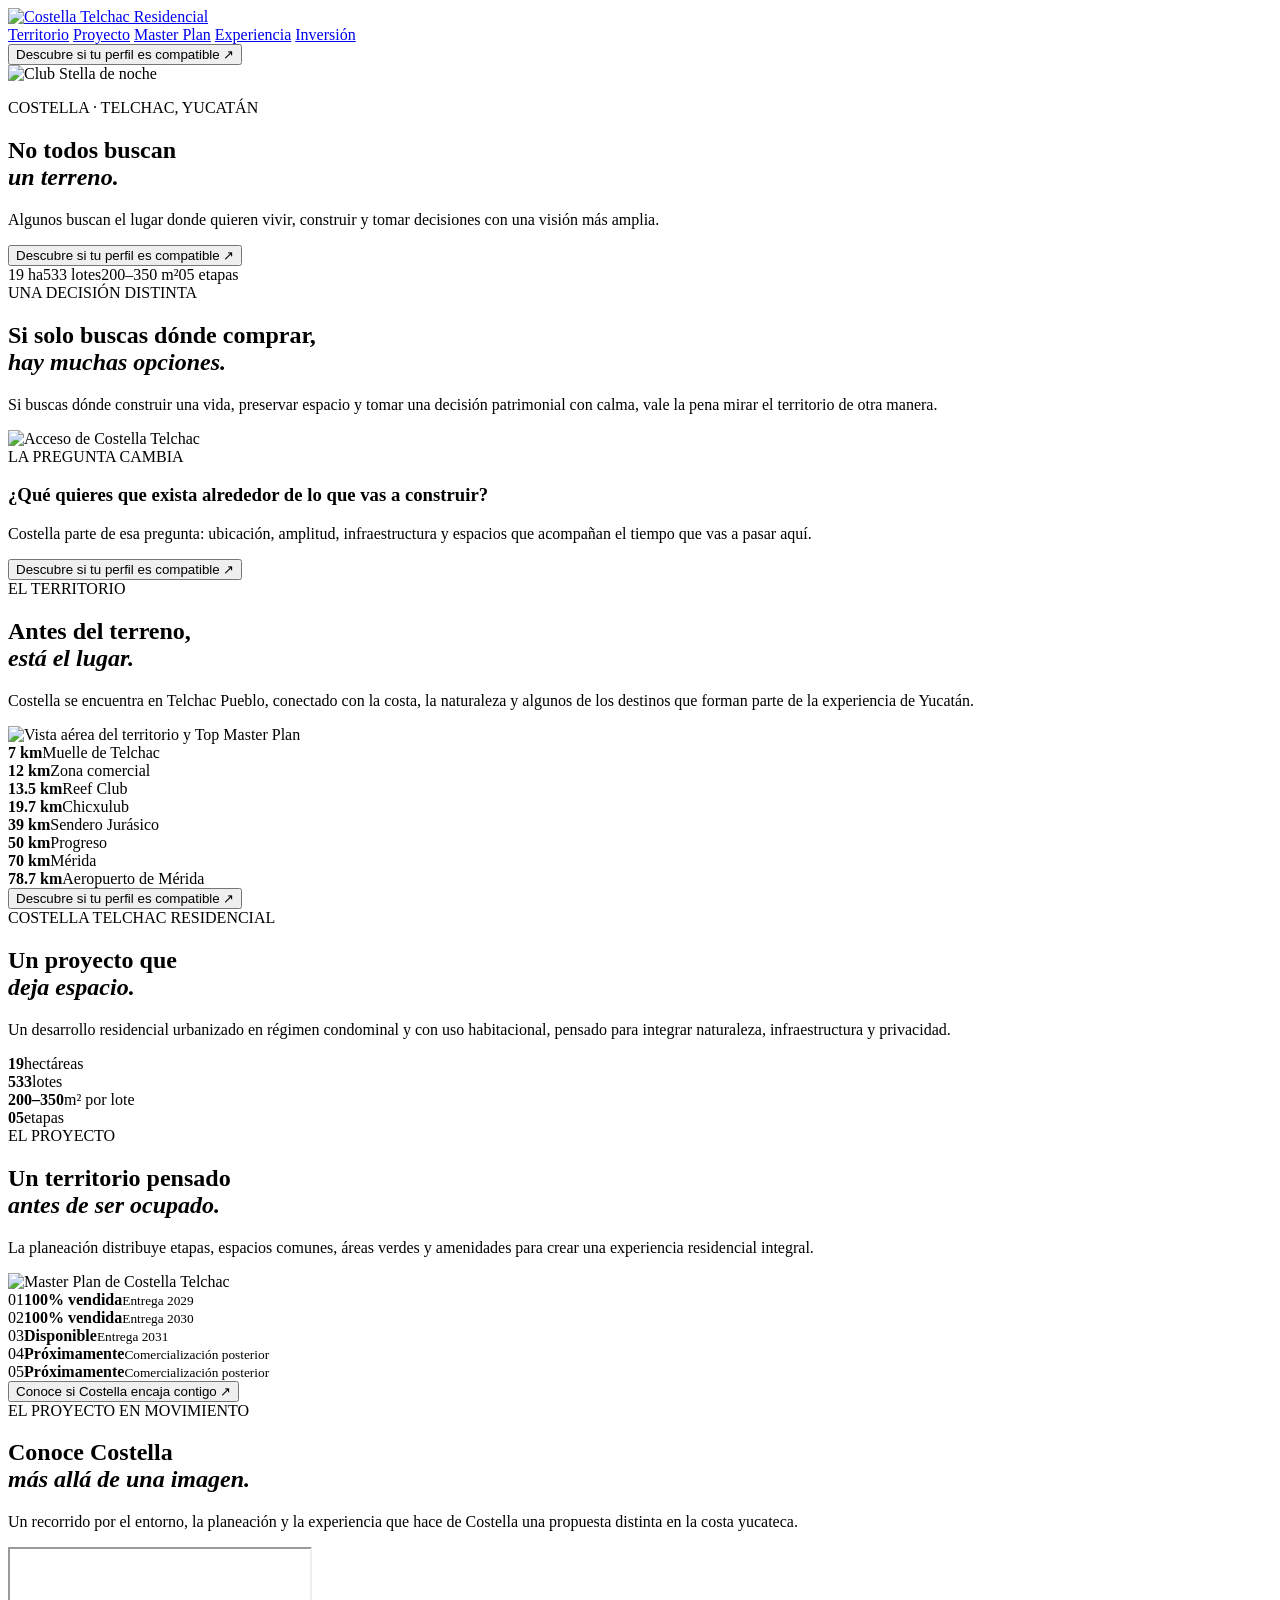
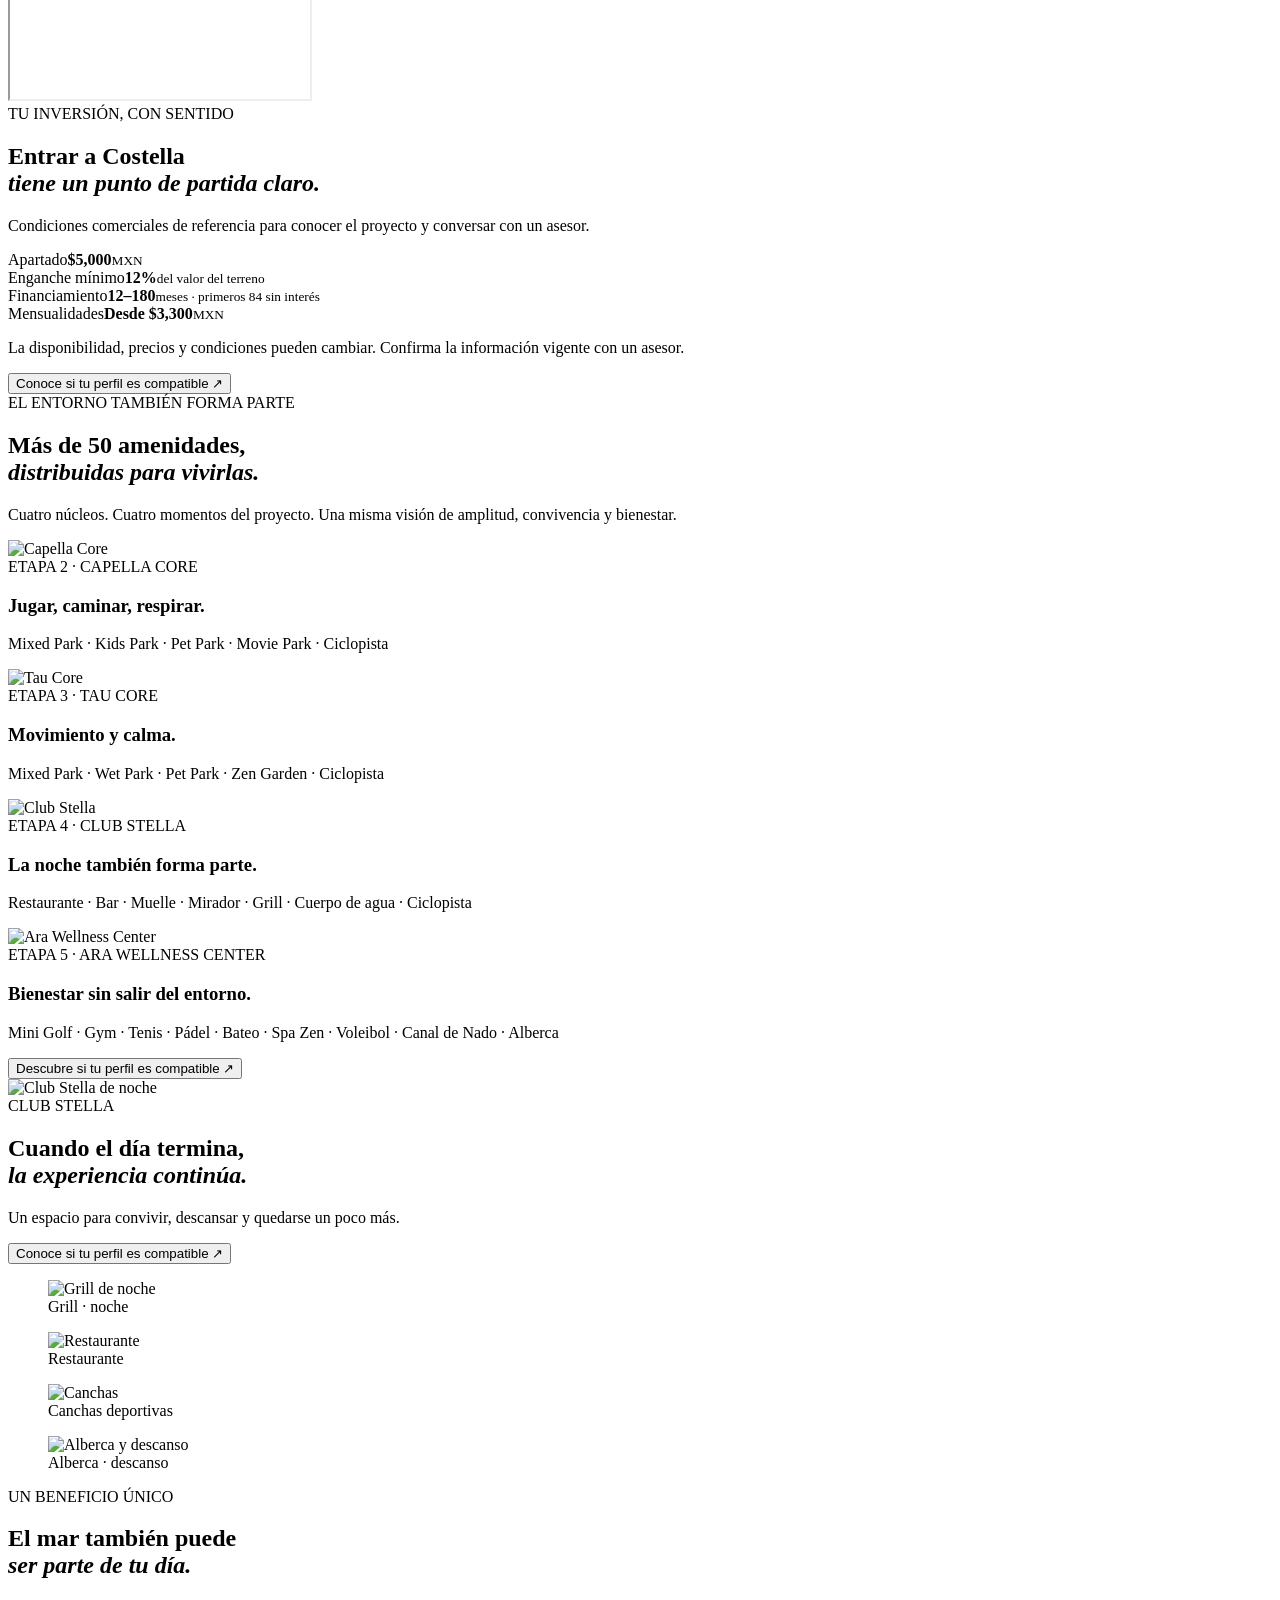
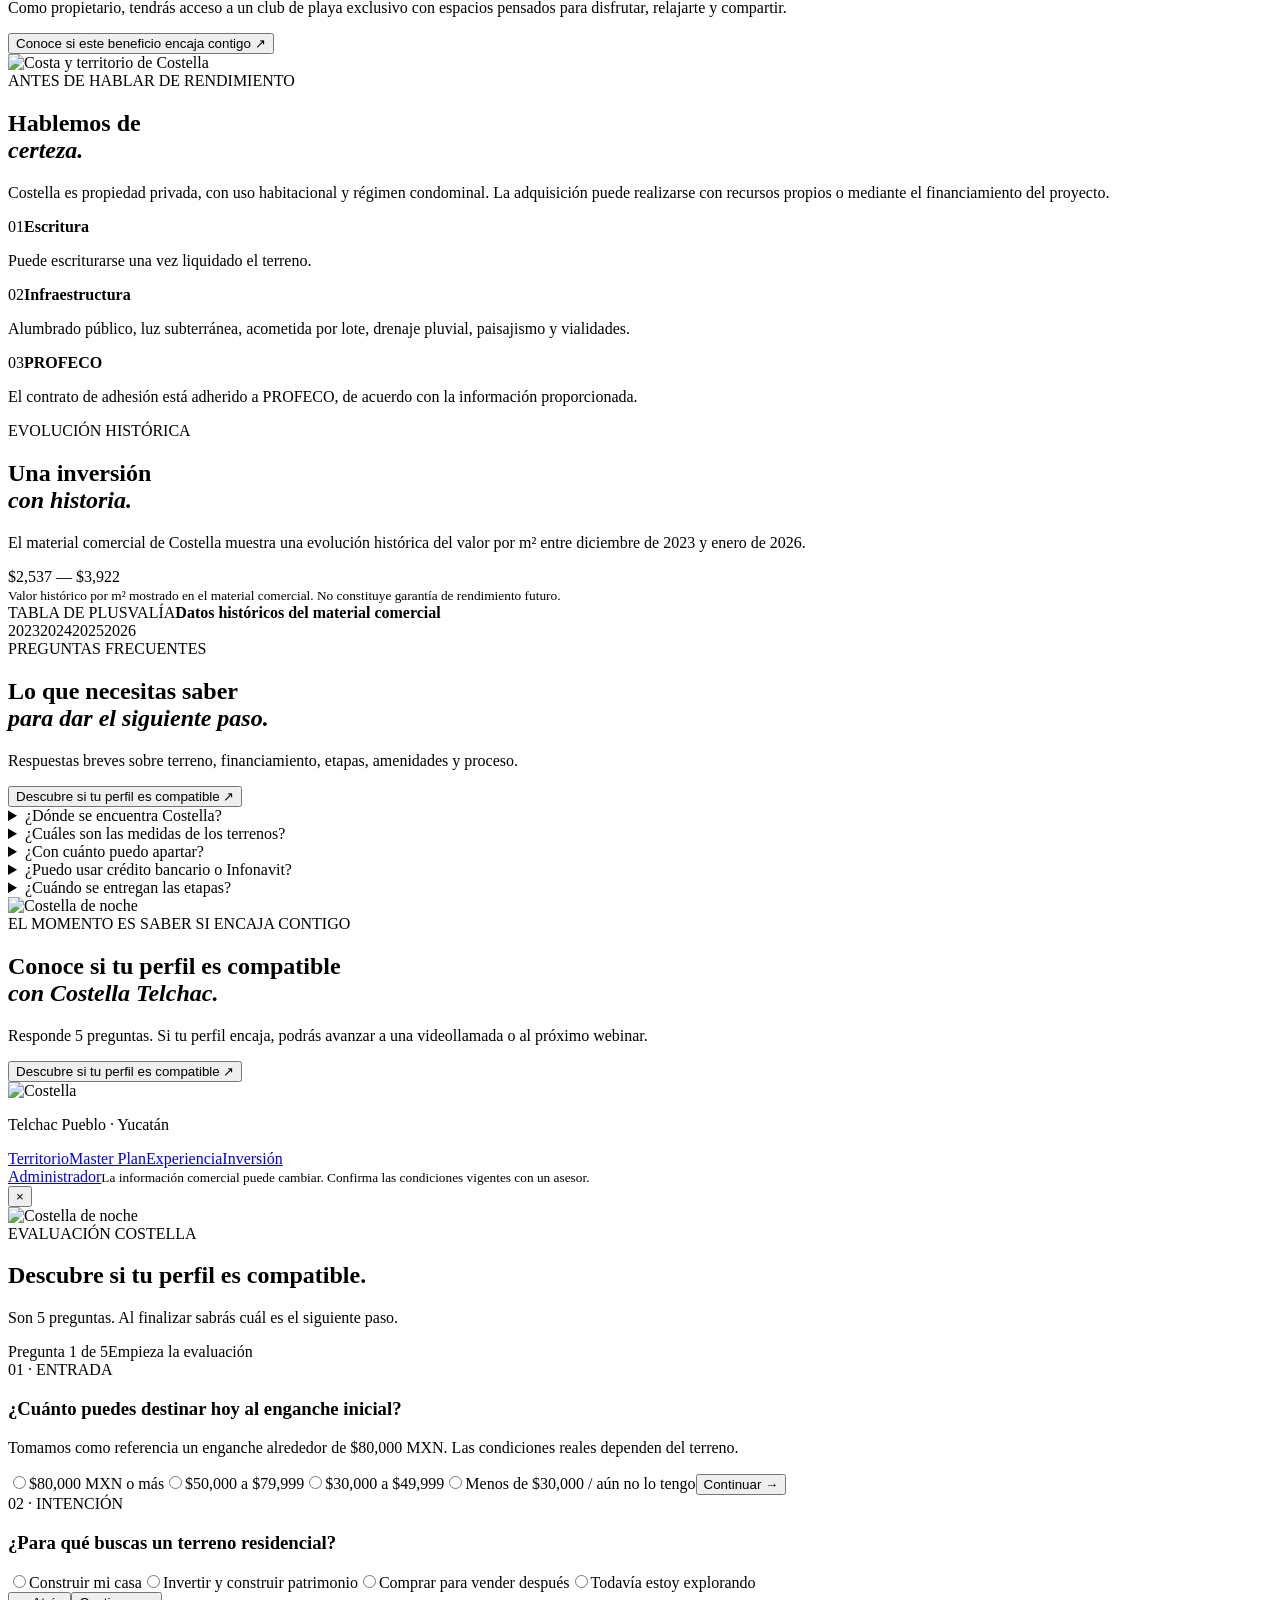
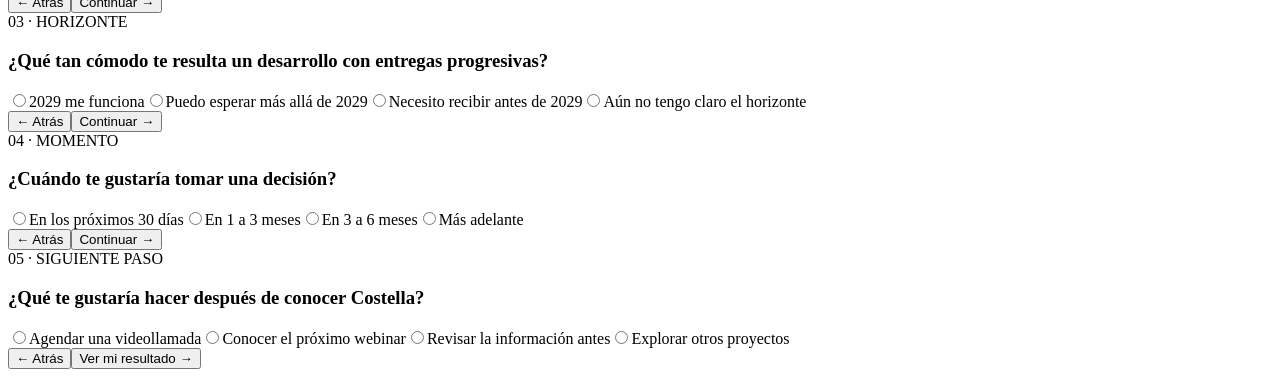
==== index.html @ e3509326 "Costella V1" ====
<!doctype html>
<html lang="es">
<head>
  <meta charset="utf-8">
  <meta name="viewport" content="width=device-width, initial-scale=1">
  <meta name="theme-color" content="#0b1d28">
  <meta name="description" content="Costella Telchac Residencial: un desarrollo pensado para elegir territorio, construir con visión y vivir la costa yucateca.">
  <title>Costella · Telchac Residencial</title>
  <link rel="stylesheet" href="/css/style.css">
  <script src="/js/config.js"></script>
</head>
<body>
  <header class="site-header" id="top">
    <a class="brand" href="#top" aria-label="Costella Telchac Residencial">
      <img src="/assets/brand/costella-logo-gold.png" alt="Costella Telchac Residencial">
    </a>
    <nav class="site-nav" aria-label="Principal">
      <a href="#territorio">Territorio</a>
      <a href="#proyecto">Proyecto</a>
      <a href="#masterplan">Master Plan</a>
      <a href="#experiencia">Experiencia</a>
      <a href="#inversion">Inversión</a>
    </nav>
    <button class="header-cta js-qualify">Descubre si tu perfil es compatible <span>↗</span></button>
  </header>

  <main>
    <section class="hero">
      <div class="hero-media">
        <img src="/assets/night/club-stella-night.webp" alt="Club Stella de noche" loading="eager">
      </div>
      <div class="hero-overlay"></div>
      <div class="hero-content shell">
        <p class="eyebrow">COSTELLA · TELCHAC, YUCATÁN</p>
        <h1>No todos buscan<br><em>un terreno.</em></h1>
        <p class="hero-copy">Algunos buscan el lugar donde quieren vivir, construir y tomar decisiones con una visión más amplia.</p>
        <button class="cta cta-gold js-qualify">Descubre si tu perfil es compatible <span>↗</span></button>
      </div>
      <div class="hero-meta shell">
        <span>19 ha</span><span>533 lotes</span><span>200–350 m²</span><span>05 etapas</span>
      </div>
    </section>

    <section class="intro section-cream">
      <div class="shell intro-grid">
        <div class="section-kicker">UNA DECISIÓN DISTINTA</div>
        <div class="intro-title">
          <h2>Si solo buscas dónde comprar,<br><em>hay muchas opciones.</em></h2>
          <p>Si buscas dónde construir una vida, preservar espacio y tomar una decisión patrimonial con calma, vale la pena mirar el territorio de otra manera.</p>
        </div>
      </div>
      <div class="shell framed-hero">
        <div class="framed-image"><img src="/assets/day/caseta.webp" alt="Acceso de Costella Telchac"></div>
        <div class="framed-copy">
          <span class="small-label">LA PREGUNTA CAMBIA</span>
          <h3>¿Qué quieres que exista alrededor de lo que vas a construir?</h3>
          <p>Costella parte de esa pregunta: ubicación, amplitud, infraestructura y espacios que acompañan el tiempo que vas a pasar aquí.</p>
          <button class="text-cta js-qualify">Descubre si tu perfil es compatible <span>↗</span></button>
        </div>
      </div>
    </section>

    <section id="territorio" class="territory section-navy">
      <div class="shell section-head split-head">
        <div>
          <span class="eyebrow">EL TERRITORIO</span>
          <h2>Antes del terreno,<br><em>está el lugar.</em></h2>
        </div>
        <p>Costella se encuentra en Telchac Pueblo, conectado con la costa, la naturaleza y algunos de los destinos que forman parte de la experiencia de Yucatán.</p>
      </div>
      <div class="shell master-hero-card">
        <div class="master-image"><img src="/assets/master/top-master-plan.webp" alt="Vista aérea del territorio y Top Master Plan"></div>
        <div class="distance-grid">
          <div><strong>7 km</strong><span>Muelle de Telchac</span></div>
          <div><strong>12 km</strong><span>Zona comercial</span></div>
          <div><strong>13.5 km</strong><span>Reef Club</span></div>
          <div><strong>19.7 km</strong><span>Chicxulub</span></div>
          <div><strong>39 km</strong><span>Sendero Jurásico</span></div>
          <div><strong>50 km</strong><span>Progreso</span></div>
          <div><strong>70 km</strong><span>Mérida</span></div>
          <div><strong>78.7 km</strong><span>Aeropuerto de Mérida</span></div>
        </div>
      </div>
      <div class="shell center-cta"><button class="cta cta-gold js-qualify">Descubre si tu perfil es compatible <span>↗</span></button></div>
    </section>

    <section id="proyecto" class="stats section-cream">
      <div class="shell stats-wrap">
        <div class="stats-copy">
          <span class="eyebrow">COSTELLA TELCHAC RESIDENCIAL</span>
          <h2>Un proyecto que<br><em>deja espacio.</em></h2>
          <p>Un desarrollo residencial urbanizado en régimen condominal y con uso habitacional, pensado para integrar naturaleza, infraestructura y privacidad.</p>
        </div>
        <div class="stats-grid">
          <div><strong>19</strong><span>hectáreas</span></div>
          <div><strong>533</strong><span>lotes</span></div>
          <div><strong>200–350</strong><span>m² por lote</span></div>
          <div><strong>05</strong><span>etapas</span></div>
        </div>
      </div>
    </section>

    <section id="masterplan" class="master-detail section-cream">
      <div class="shell section-head split-head">
        <div><span class="eyebrow">EL PROYECTO</span><h2>Un territorio pensado<br><em>antes de ser ocupado.</em></h2></div>
        <p>La planeación distribuye etapas, espacios comunes, áreas verdes y amenidades para crear una experiencia residencial integral.</p>
      </div>
      <div class="shell plan-card"><img src="/assets/master/master-plan.webp" alt="Master Plan de Costella Telchac"></div>
      <div class="shell stages">
        <div class="stage"><span>01</span><b>100% vendida</b><small>Entrega 2029</small></div>
        <div class="stage"><span>02</span><b>100% vendida</b><small>Entrega 2030</small></div>
        <div class="stage active"><span>03</span><b>Disponible</b><small>Entrega 2031</small></div>
        <div class="stage"><span>04</span><b>Próximamente</b><small>Comercialización posterior</small></div>
        <div class="stage"><span>05</span><b>Próximamente</b><small>Comercialización posterior</small></div>
      </div>
      <div class="shell center-cta"><button class="text-cta js-qualify">Conoce si Costella encaja contigo <span>↗</span></button></div>
    </section>

    <section class="video section-night">
      <div class="shell video-head"><div><span class="eyebrow">EL PROYECTO EN MOVIMIENTO</span><h2>Conoce Costella<br><em>más allá de una imagen.</em></h2></div><p>Un recorrido por el entorno, la planeación y la experiencia que hace de Costella una propuesta distinta en la costa yucateca.</p></div>
      <div class="shell video-frame"><iframe src="https://www.youtube.com/embed/GN3wHvDtAbM" title="Costella Telchac" loading="lazy" allow="accelerometer; autoplay; clipboard-write; encrypted-media; gyroscope; picture-in-picture; web-share" allowfullscreen></iframe></div>
    </section>

    <section id="inversion" class="investment section-cream">
      <div class="shell investment-head">
        <div><span class="eyebrow">TU INVERSIÓN, CON SENTIDO</span><h2>Entrar a Costella<br><em>tiene un punto de partida claro.</em></h2></div>
        <p>Condiciones comerciales de referencia para conocer el proyecto y conversar con un asesor.</p>
      </div>
      <div class="shell investment-grid">
        <article><span>Apartado</span><strong>$5,000</strong><small>MXN</small></article>
        <article><span>Enganche mínimo</span><strong>12%</strong><small>del valor del terreno</small></article>
        <article><span>Financiamiento</span><strong>12–180</strong><small>meses · primeros 84 sin interés</small></article>
        <article><span>Mensualidades</span><strong>Desde $3,300</strong><small>MXN</small></article>
      </div>
      <div class="shell investment-note"><p>La disponibilidad, precios y condiciones pueden cambiar. Confirma la información vigente con un asesor.</p><button class="cta cta-navy js-qualify">Conoce si tu perfil es compatible <span>↗</span></button></div>
    </section>

    <section id="experiencia" class="experience section-navy">
      <div class="shell section-head centered"><span class="eyebrow">EL ENTORNO TAMBIÉN FORMA PARTE</span><h2>Más de 50 amenidades,<br><em>distribuidas para vivirlas.</em></h2><p>Cuatro núcleos. Cuatro momentos del proyecto. Una misma visión de amplitud, convivencia y bienestar.</p></div>
      <div class="shell amenity-grid">
        <article class="amenity-card"><img src="/assets/day/parque.webp" alt="Capella Core"><div><span>ETAPA 2 · CAPELLA CORE</span><h3>Jugar, caminar, respirar.</h3><p>Mixed Park · Kids Park · Pet Park · Movie Park · Ciclopista</p></div></article>
        <article class="amenity-card"><img src="/assets/day/wellness.webp" alt="Tau Core"><div><span>ETAPA 3 · TAU CORE</span><h3>Movimiento y calma.</h3><p>Mixed Park · Wet Park · Pet Park · Zen Garden · Ciclopista</p></div></article>
        <article class="amenity-card night-card"><img src="/assets/night/club-stella-night.webp" alt="Club Stella"><div><span>ETAPA 4 · CLUB STELLA</span><h3>La noche también forma parte.</h3><p>Restaurante · Bar · Muelle · Mirador · Grill · Cuerpo de agua · Ciclopista</p></div></article>
        <article class="amenity-card night-card"><img src="/assets/night/pool-night.webp" alt="Ara Wellness Center"><div><span>ETAPA 5 · ARA WELLNESS CENTER</span><h3>Bienestar sin salir del entorno.</h3><p>Mini Golf · Gym · Tenis · Pádel · Bateo · Spa Zen · Voleibol · Canal de Nado · Alberca</p></div></article>
      </div>
      <div class="shell center-cta"><button class="cta cta-gold js-qualify">Descubre si tu perfil es compatible <span>↗</span></button></div>
    </section>

    <section class="club section-night">
      <div class="shell club-hero"><img src="/assets/night/deck-night.webp" alt="Club Stella de noche"><div class="club-overlay"><span class="eyebrow">CLUB STELLA</span><h2>Cuando el día termina,<br><em>la experiencia continúa.</em></h2><p>Un espacio para convivir, descansar y quedarse un poco más.</p><button class="cta cta-gold js-qualify">Conoce si tu perfil es compatible <span>↗</span></button></div></div>
      <div class="shell gallery-strip">
        <figure><img src="/assets/night/grill-night.webp" alt="Grill de noche"><figcaption>Grill · noche</figcaption></figure>
        <figure><img src="/assets/day/restaurant.webp" alt="Restaurante"><figcaption>Restaurante</figcaption></figure>
        <figure><img src="/assets/day/canchas.webp" alt="Canchas"><figcaption>Canchas deportivas</figcaption></figure>
        <figure><img src="/assets/night/pool-night.webp" alt="Alberca y descanso"><figcaption>Alberca · descanso</figcaption></figure>
      </div>
    </section>

    <section class="beach section-cream">
      <div class="shell beach-grid">
        <div class="beach-copy"><span class="eyebrow">UN BENEFICIO ÚNICO</span><h2>El mar también puede<br><em>ser parte de tu día.</em></h2><p>Como propietario, tendrás acceso a un club de playa exclusivo con espacios pensados para disfrutar, relajarte y compartir.</p><button class="text-cta js-qualify">Conoce si este beneficio encaja contigo <span>↗</span></button></div>
        <div class="beach-visual"><img src="/assets/master/top-master-plan.webp" alt="Costa y territorio de Costella"></div>
      </div>
    </section>

    <section class="certainty section-navy">
      <div class="shell certainty-grid">
        <div><span class="eyebrow">ANTES DE HABLAR DE RENDIMIENTO</span><h2>Hablemos de<br><em>certeza.</em></h2><p>Costella es propiedad privada, con uso habitacional y régimen condominal. La adquisición puede realizarse con recursos propios o mediante el financiamiento del proyecto.</p></div>
        <div class="certainty-list">
          <div><span>01</span><strong>Escritura</strong><p>Puede escriturarse una vez liquidado el terreno.</p></div>
          <div><span>02</span><strong>Infraestructura</strong><p>Alumbrado público, luz subterránea, acometida por lote, drenaje pluvial, paisajismo y vialidades.</p></div>
          <div><span>03</span><strong>PROFECO</strong><p>El contrato de adhesión está adherido a PROFECO, de acuerdo con la información proporcionada.</p></div>
        </div>
      </div>
    </section>

    <section class="historical section-cream">
      <div class="shell history-grid">
        <div><span class="eyebrow">EVOLUCIÓN HISTÓRICA</span><h2>Una inversión<br><em>con historia.</em></h2><p>El material comercial de Costella muestra una evolución histórica del valor por m² entre diciembre de 2023 y enero de 2026.</p><div class="history-number">$2,537 <span>—</span> $3,922</div><small>Valor histórico por m² mostrado en el material comercial. No constituye garantía de rendimiento futuro.</small></div>
        <div class="history-panel"><span>TABLA DE PLUSVALÍA</span><strong>Datos históricos del material comercial</strong><div class="history-bars"><i style="height:24%"></i><i style="height:32%"></i><i style="height:39%"></i><i style="height:57%"></i><i style="height:78%"></i><i style="height:84%"></i></div><div class="history-years"><span>2023</span><span>2024</span><span>2025</span><span>2026</span></div></div>
      </div>
    </section>

    <section class="faq section-cream">
      <div class="shell faq-grid"><div><span class="eyebrow">PREGUNTAS FRECUENTES</span><h2>Lo que necesitas saber<br><em>para dar el siguiente paso.</em></h2><p>Respuestas breves sobre terreno, financiamiento, etapas, amenidades y proceso.</p><button class="cta cta-navy js-qualify">Descubre si tu perfil es compatible <span>↗</span></button></div><div class="faq-list">
        <details><summary>¿Dónde se encuentra Costella?</summary><p>En Telchac Pueblo, Yucatán. Está a 7 km del Muelle de Telchac Puerto Club.</p></details>
        <details><summary>¿Cuáles son las medidas de los terrenos?</summary><p>Desde 200 m² hasta 350 m².</p></details>
        <details><summary>¿Con cuánto puedo apartar?</summary><p>El apartado es de $5,000 MXN. El enganche mínimo es del 12% del valor del terreno.</p></details>
        <details><summary>¿Puedo usar crédito bancario o Infonavit?</summary><p>No. La adquisición se realiza con recursos propios o mediante el financiamiento del proyecto.</p></details>
        <details><summary>¿Cuándo se entregan las etapas?</summary><p>Etapa 1: 2029 · Etapa 2: 2030 · Etapa 3: 2031. Etapas 4 y 5: próximas, sujetas a comercialización.</p></details>
      </div></div>
    </section>

    <section class="final-cta">
      <img src="/assets/night/club-stella-night.webp" alt="Costella de noche">
      <div class="final-overlay"></div>
      <div class="final-content shell"><span class="eyebrow">EL MOMENTO ES SABER SI ENCAJA CONTIGO</span><h2>Conoce si tu perfil es compatible<br><em>con Costella Telchac.</em></h2><p>Responde 5 preguntas. Si tu perfil encaja, podrás avanzar a una videollamada o al próximo webinar.</p><button class="cta cta-gold cta-large js-qualify">Descubre si tu perfil es compatible <span>↗</span></button></div>
    </section>
  </main>

  <footer class="footer"><div class="shell footer-grid"><div><img src="/assets/brand/costella-logo-gold.png" alt="Costella"><p>Telchac Pueblo · Yucatán</p></div><div><a href="#territorio">Territorio</a><a href="#masterplan">Master Plan</a><a href="#experiencia">Experiencia</a><a href="#inversion">Inversión</a></div><div><a href="/admin.html">Administrador</a><small>La información comercial puede cambiar. Confirma las condiciones vigentes con un asesor.</small></div></div></footer>

  <!-- Qualification modal -->
  <div class="modal" id="qualifyModal" aria-hidden="true">
    <div class="modal-backdrop" id="qualifyBackdrop"></div>
    <section class="qualify-card" role="dialog" aria-modal="true" aria-labelledby="qualifyTitle">
      <button class="modal-close" id="qualifyClose" aria-label="Cerrar">×</button>
      <div class="qualify-visual"><img src="/assets/night/club-stella-night.webp" alt="Costella de noche"><div class="qualify-visual-overlay"></div><div><span class="eyebrow">EVALUACIÓN COSTELLA</span><h2 id="qualifyTitle">Descubre si tu perfil es compatible.</h2><p>Son 5 preguntas. Al finalizar sabrás cuál es el siguiente paso.</p></div></div>
      <div class="qualify-body">
        <div class="progress-wrap"><div class="progress-meta"><span id="stepCounter">Pregunta 1 de 5</span><span id="progressText">Empieza la evaluación</span></div><div class="progress"><span id="progressBar"></span></div></div>
        <form id="qualificationForm">
          <div class="qualify-step active" data-step="0"><span class="step-kicker">01 · ENTRADA</span><h3>¿Cuánto puedes destinar hoy al enganche inicial?</h3><p>Tomamos como referencia un enganche alrededor de $80,000 MXN. Las condiciones reales dependen del terreno.</p><label><input type="radio" name="q1" value="80k-plus"><span>$80,000 MXN o más</span></label><label><input type="radio" name="q1" value="50-79k"><span>$50,000 a $79,999</span></label><label><input type="radio" name="q1" value="30-49k"><span>$30,000 a $49,999</span></label><label><input type="radio" name="q1" value="under-30k"><span>Menos de $30,000 / aún no lo tengo</span></label><button class="cta cta-navy" type="submit">Continuar <span>→</span></button></div>
          <div class="qualify-step" data-step="1"><span class="step-kicker">02 · INTENCIÓN</span><h3>¿Para qué buscas un terreno residencial?</h3><label><input type="radio" name="q2" value="build"><span>Construir mi casa</span></label><label><input type="radio" name="q2" value="invest"><span>Invertir y construir patrimonio</span></label><label><input type="radio" name="q2" value="resell"><span>Comprar para vender después</span></label><label><input type="radio" name="q2" value="explore"><span>Todavía estoy explorando</span></label><div class="modal-nav"><button type="button" class="back-btn" data-back>← Atrás</button><button class="cta cta-navy" type="submit">Continuar <span>→</span></button></div></div>
          <div class="qualify-step" data-step="2"><span class="step-kicker">03 · HORIZONTE</span><h3>¿Qué tan cómodo te resulta un desarrollo con entregas progresivas?</h3><label><input type="radio" name="q3" value="2029"><span>2029 me funciona</span></label><label><input type="radio" name="q3" value="2030-plus"><span>Puedo esperar más allá de 2029</span></label><label><input type="radio" name="q3" value="before-2029"><span>Necesito recibir antes de 2029</span></label><label><input type="radio" name="q3" value="unknown"><span>Aún no tengo claro el horizonte</span></label><div class="modal-nav"><button type="button" class="back-btn" data-back>← Atrás</button><button class="cta cta-navy" type="submit">Continuar <span>→</span></button></div></div>
          <div class="qualify-step" data-step="3"><span class="step-kicker">04 · MOMENTO</span><h3>¿Cuándo te gustaría tomar una decisión?</h3><label><input type="radio" name="q4" value="30-days"><span>En los próximos 30 días</span></label><label><input type="radio" name="q4" value="1-3-months"><span>En 1 a 3 meses</span></label><label><input type="radio" name="q4" value="3-6-months"><span>En 3 a 6 meses</span></label><label><input type="radio" name="q4" value="later"><span>Más adelante</span></label><div class="modal-nav"><button type="button" class="back-btn" data-back>← Atrás</button><button class="cta cta-navy" type="submit">Continuar <span>→</span></button></div></div>
          <div class="qualify-step" data-step="4"><span class="step-kicker">05 · SIGUIENTE PASO</span><h3>¿Qué te gustaría hacer después de conocer Costella?</h3><label><input type="radio" name="q5" value="call"><span>Agendar una videollamada</span></label><label><input type="radio" name="q5" value="webinar"><span>Conocer el próximo webinar</span></label><label><input type="radio" name="q5" value="info"><span>Revisar la información antes</span></label><label><input type="radio" name="q5" value="explore"><span>Explorar otros proyectos</span></label><div class="modal-nav"><button type="button" class="back-btn" data-back>← Atrás</button><button class="cta cta-navy" type="submit">Ver mi resultado <span>→</span></button></div></div>
        </form>
        <div class="result" id="qualifyResult" hidden><span class="step-kicker">RESULTADO</span><h3 id="resultTitle"></h3><p id="resultBody"></p><div class="result-actions"><a id="bookingButton" class="cta cta-gold" target="_blank" rel="noopener" hidden>Agenda una videollamada ↗</a><a id="webinarButton" class="cta cta-navy" target="_blank" rel="noopener" hidden>Conoce el próximo webinar ↗</a></div><div id="alternativeForm" class="alt-form" hidden><h4>Quiero conocer otro proyecto</h4><p>Déjanos tus datos y cuéntanos qué estás buscando.</p><label>Nombre<input id="altName" type="text" autocomplete="name" required></label><label>WhatsApp<input id="altWhatsApp" type="tel" autocomplete="tel" required></label><label>Correo<input id="altEmail" type="email" autocomplete="email"></label><label>¿Qué buscas?<textarea id="altSearch" rows="3"></textarea></label><label>¿Cuánto te gustaría invertir?<select id="altBudget"><option value="">Selecciona</option><option>$50,000–$99,999</option><option>$100,000–$249,999</option><option>$250,000–$499,999</option><option>$500,000+</option><option>Aún no lo sé</option></select></label><button class="cta cta-navy" id="altSubmit">Enviar mis datos <span>→</span></button><p class="alt-status" id="altStatus"></p></div><p class="result-note">Evaluación comercial inicial. No representa aprobación contractual ni garantiza disponibilidad.</p></div>
      </div>
    </section>
  </div>
  <script src="/js/main.js"></script>
</body>
</html>
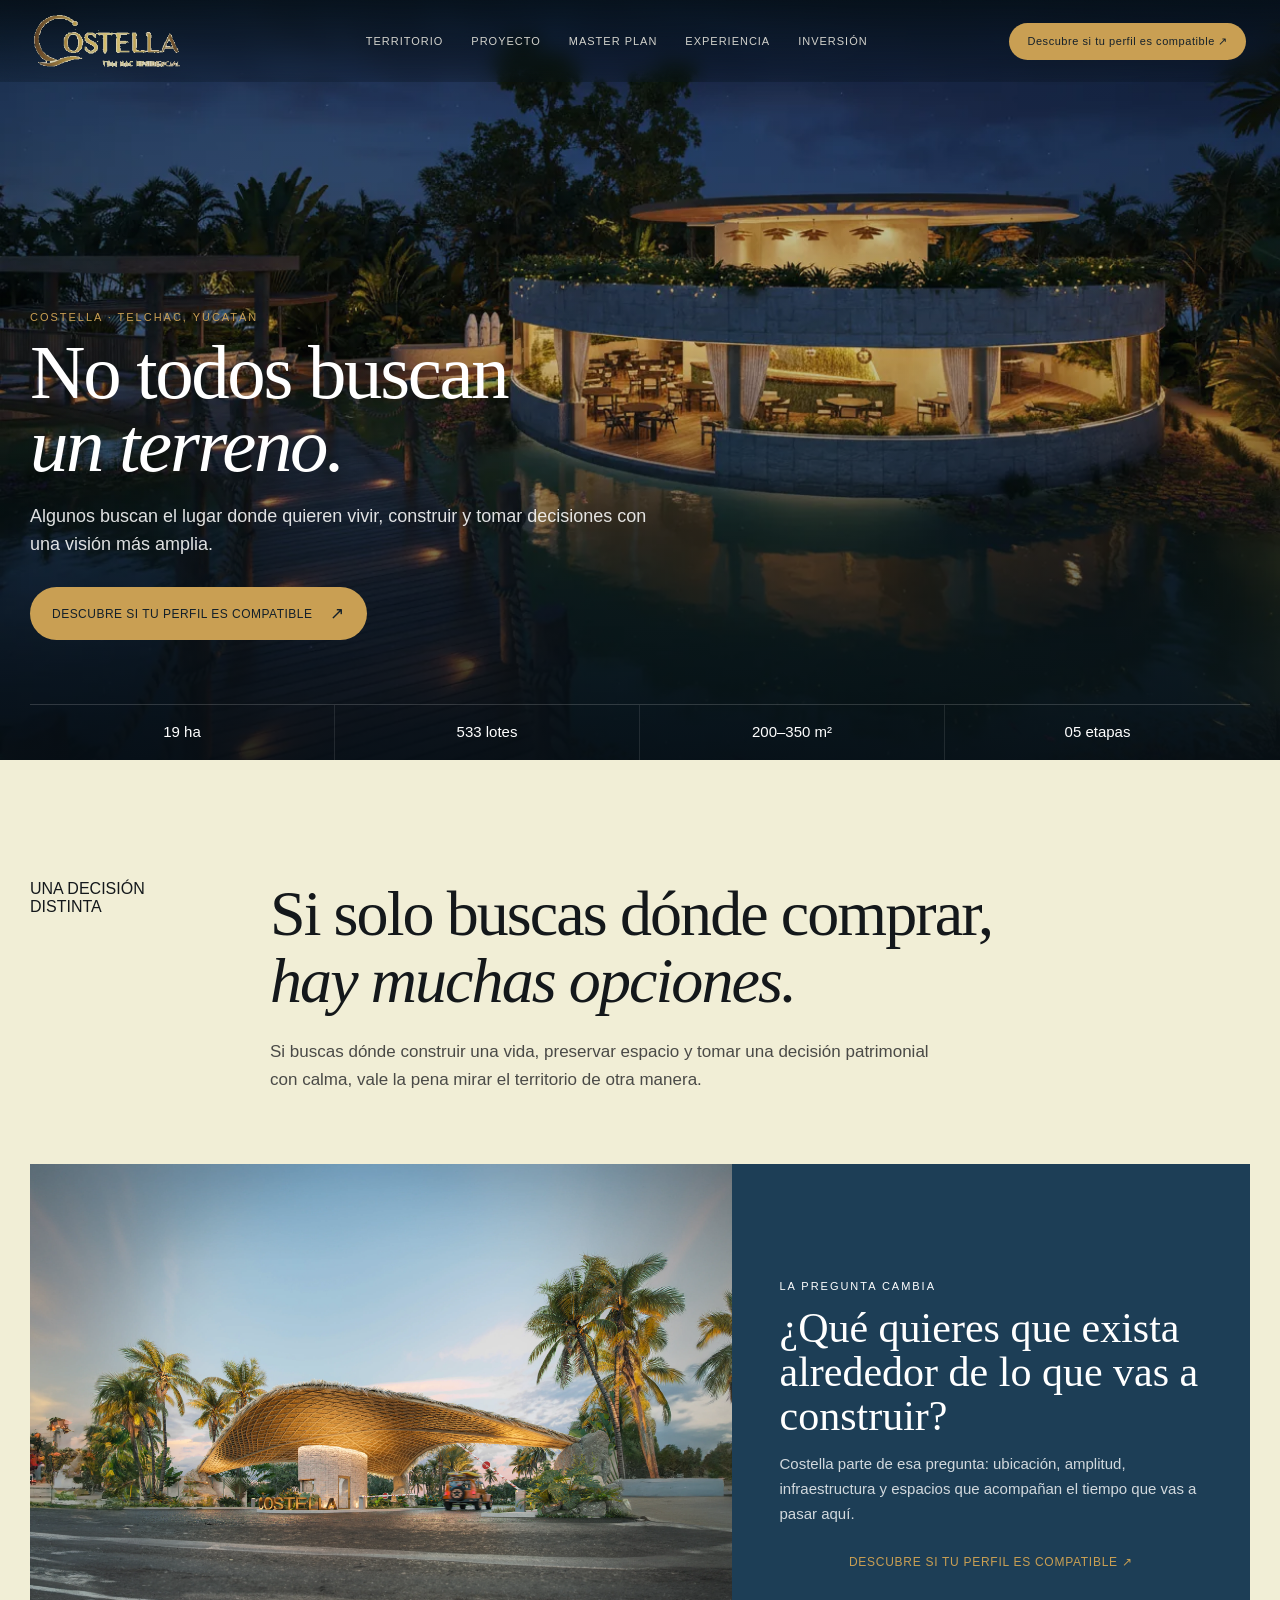
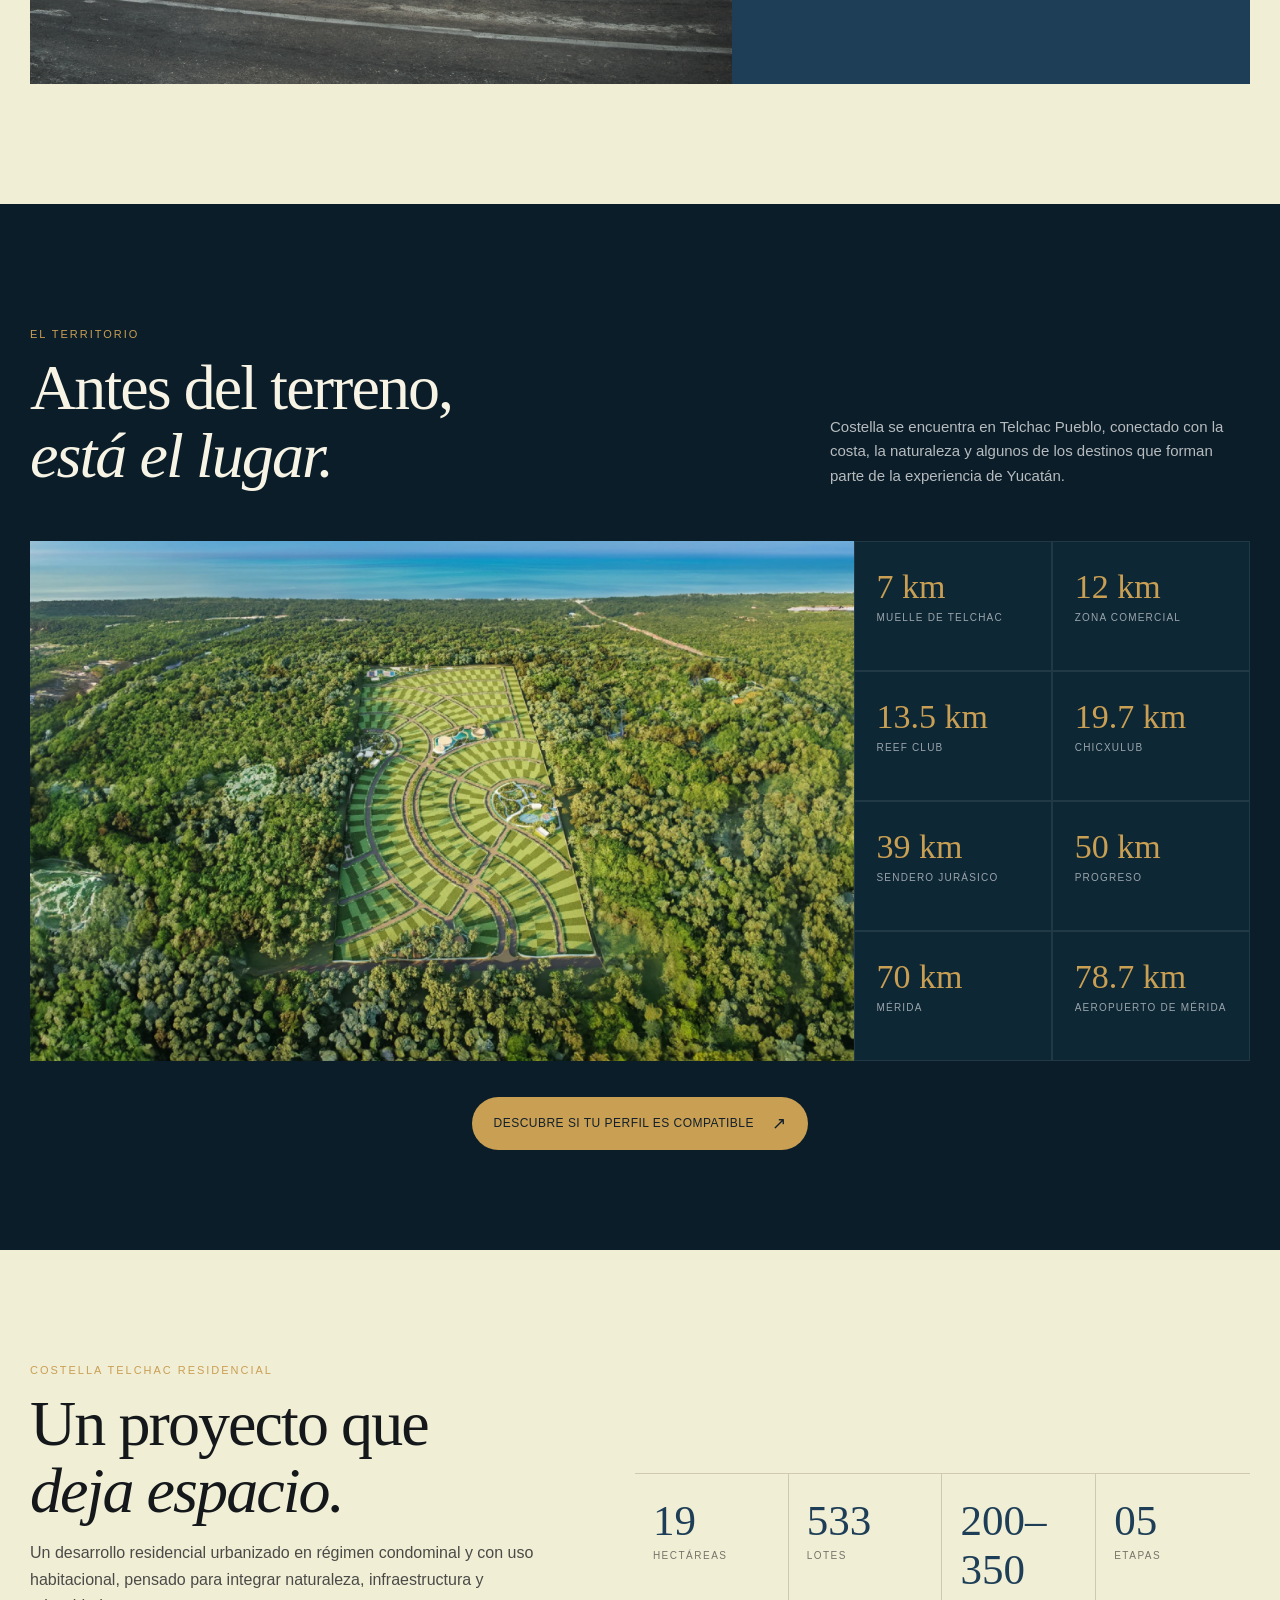
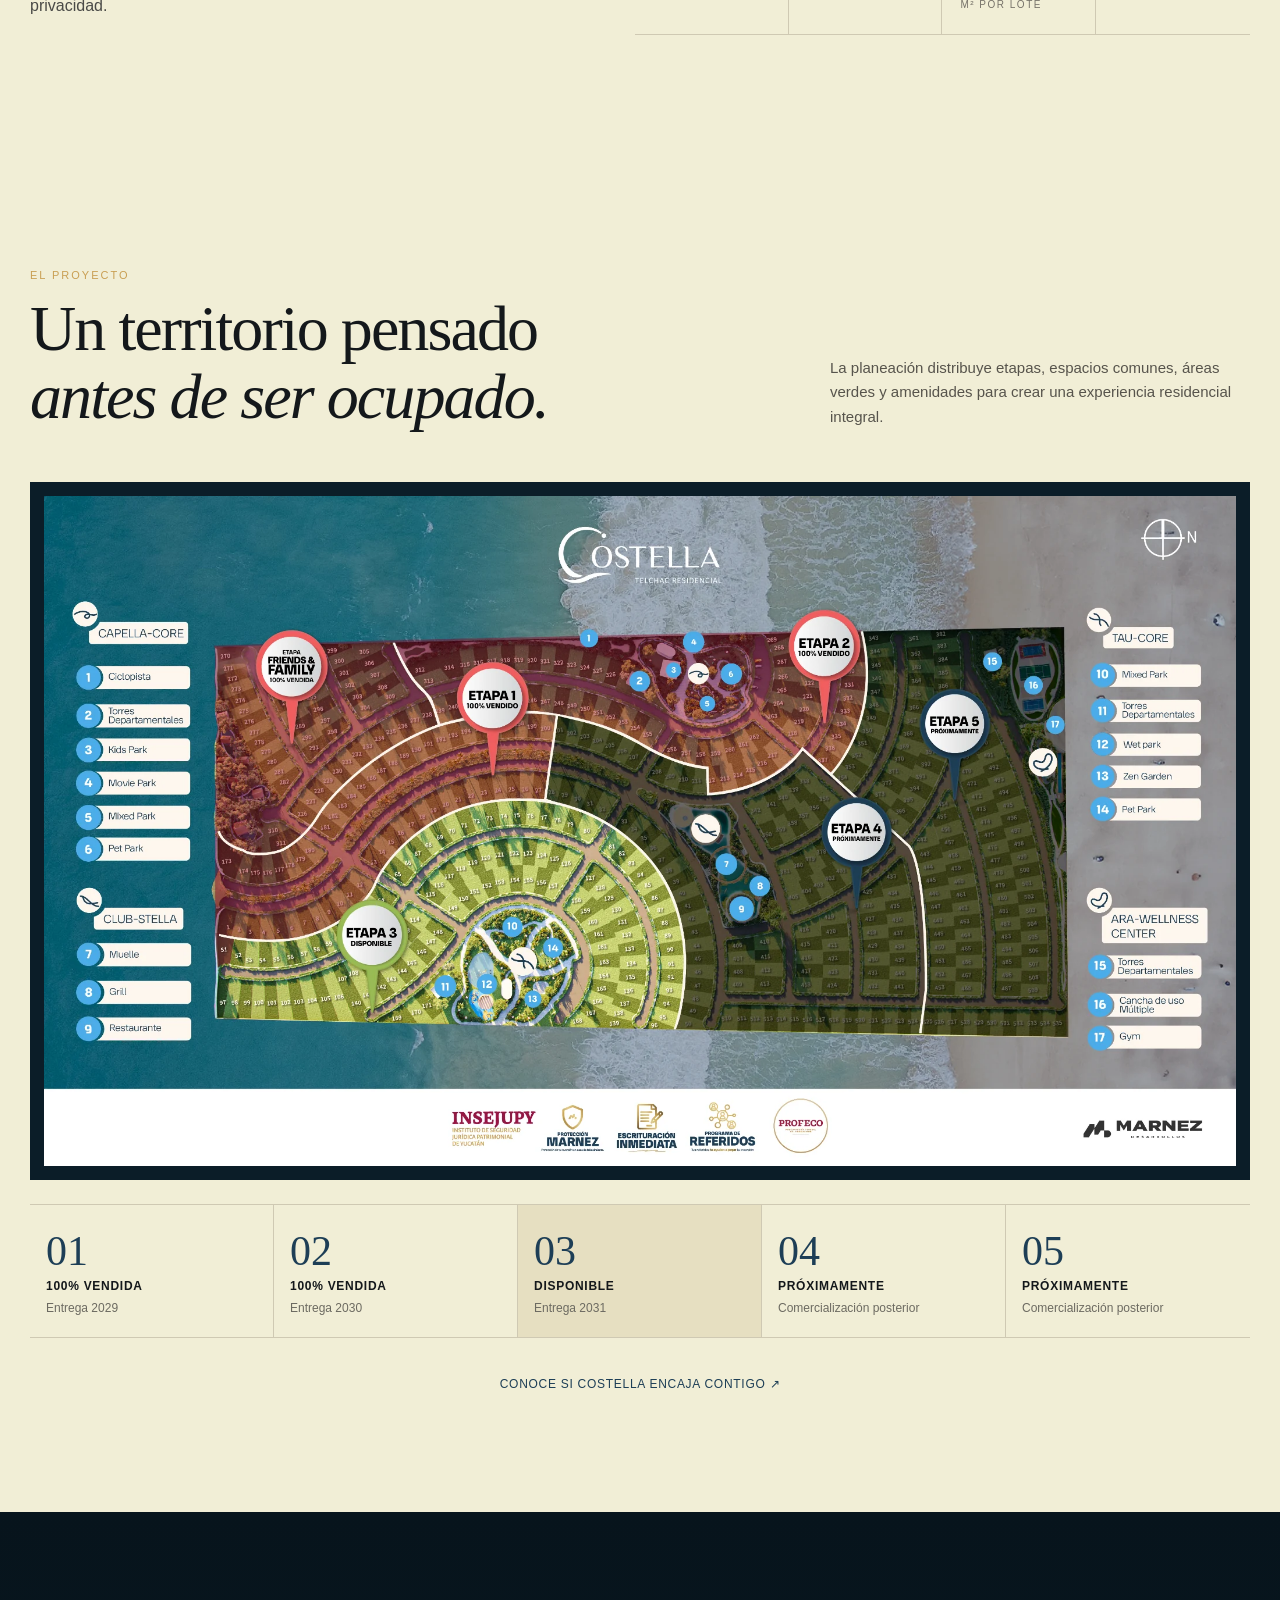
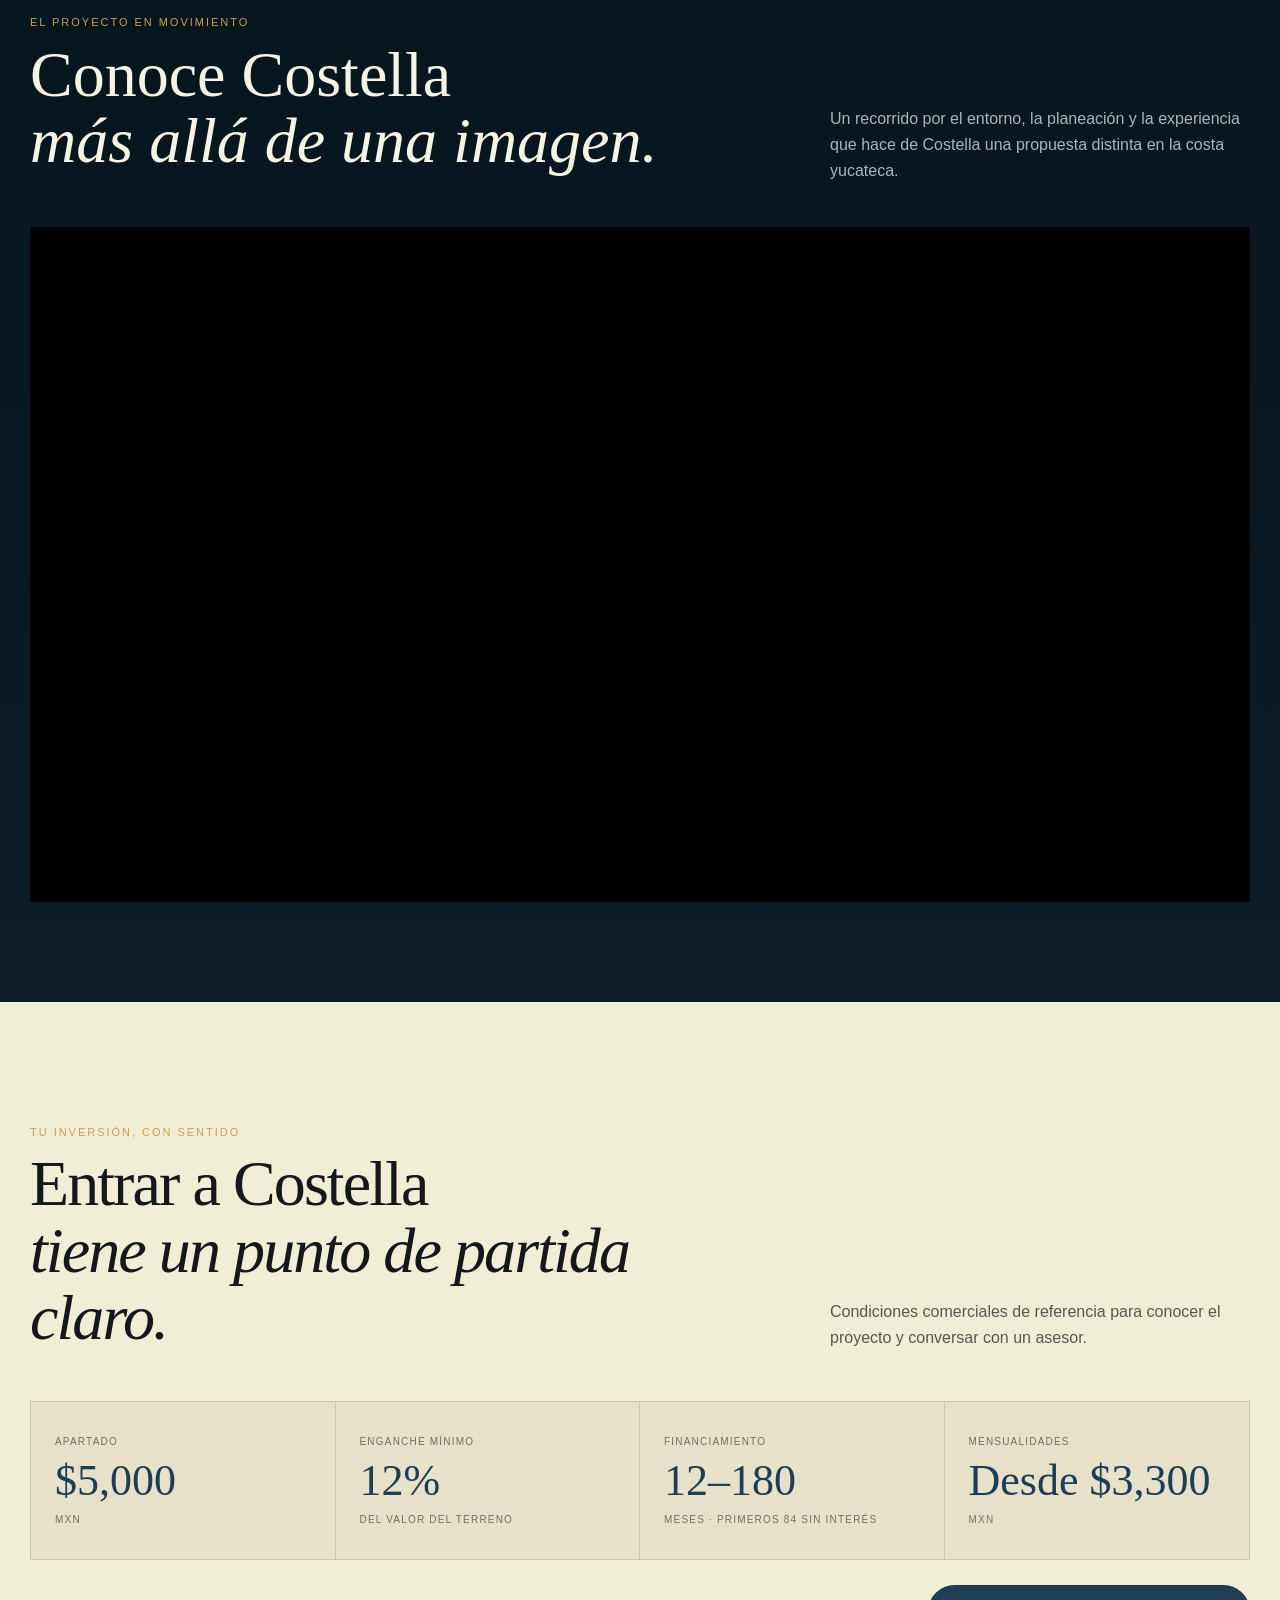
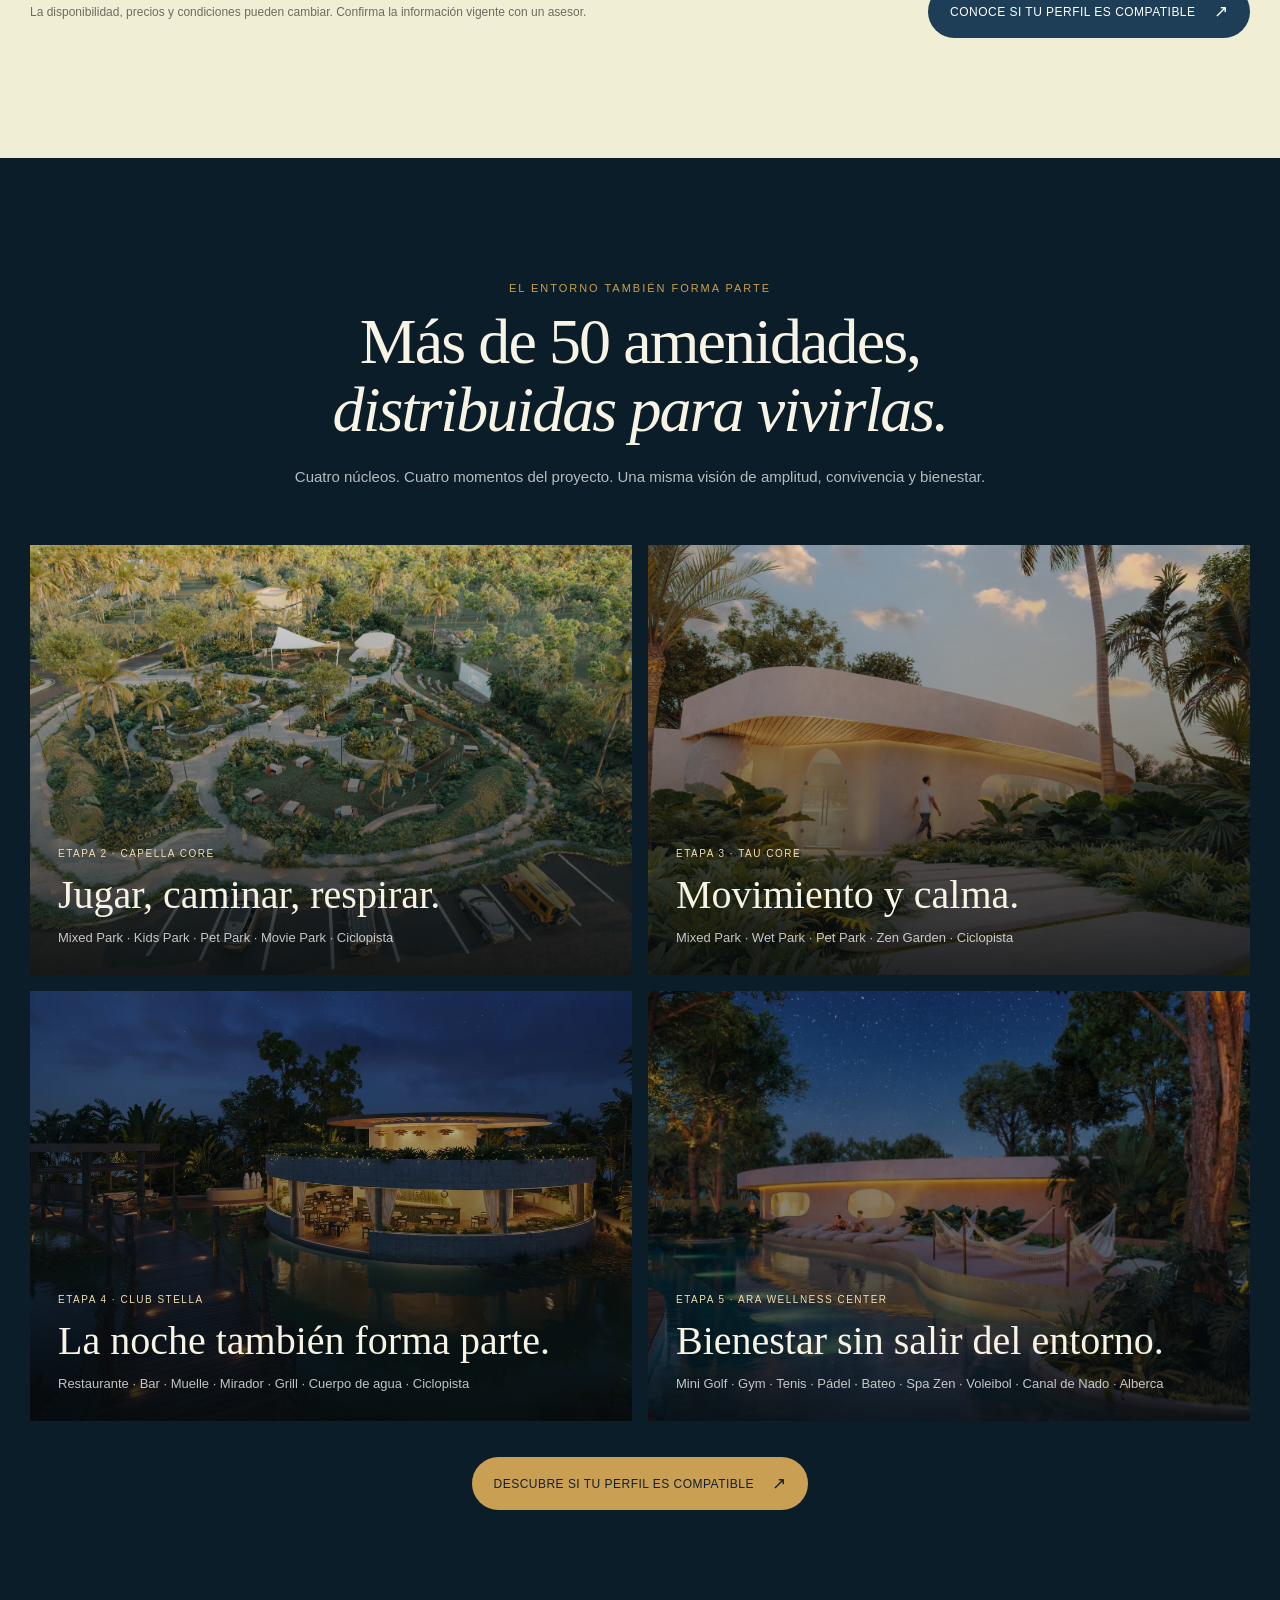
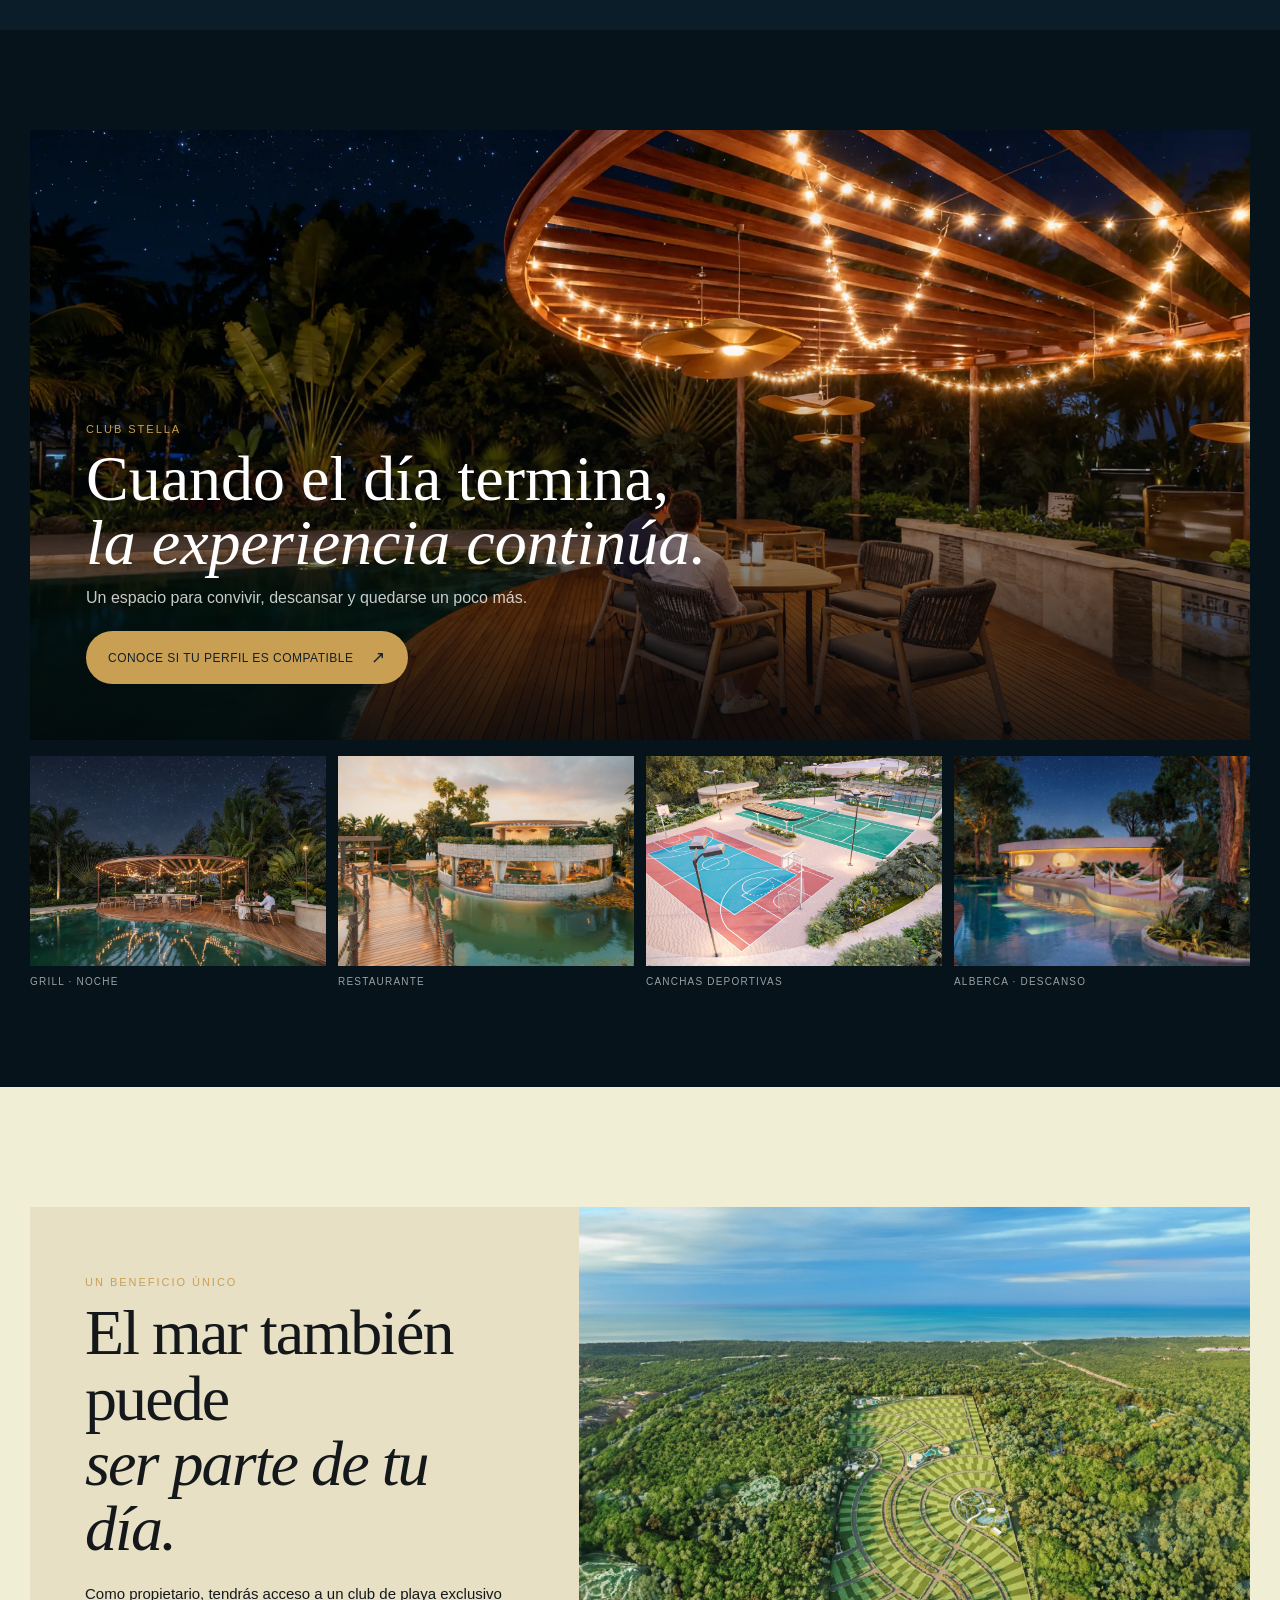
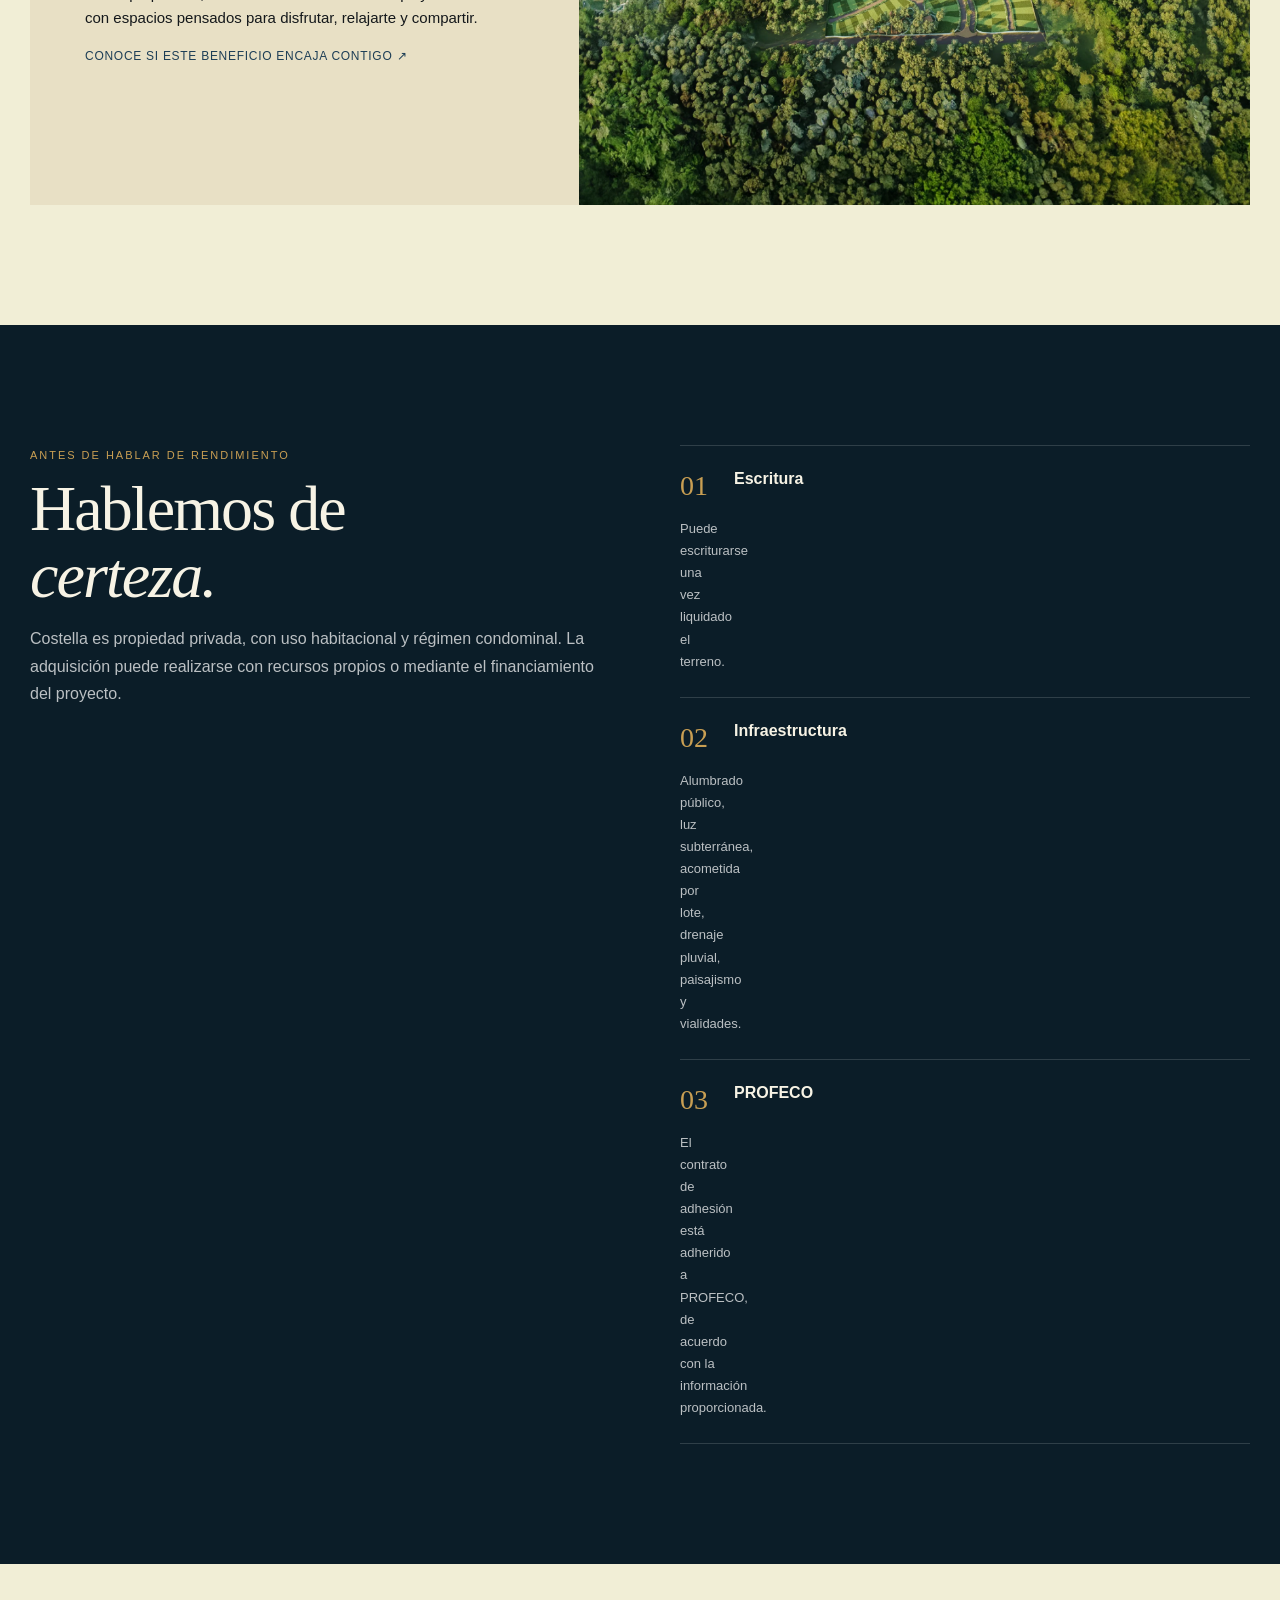
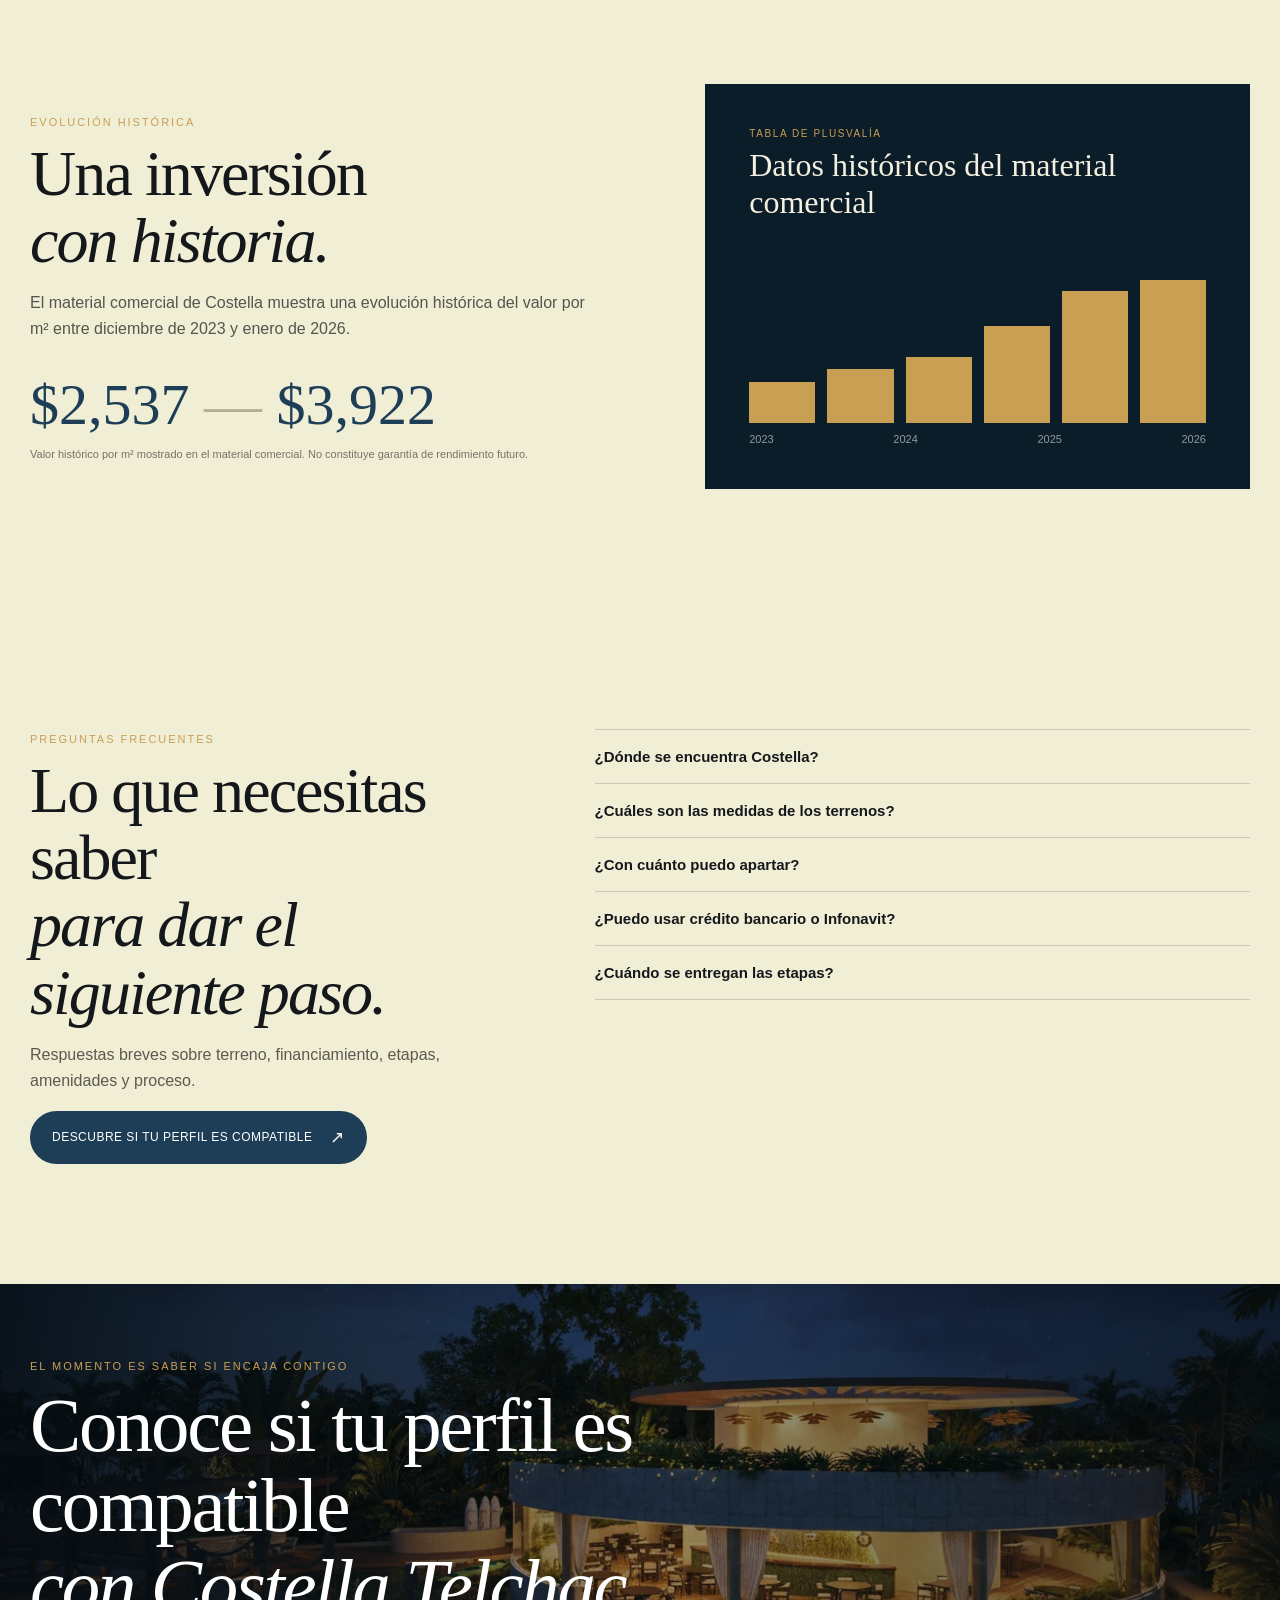
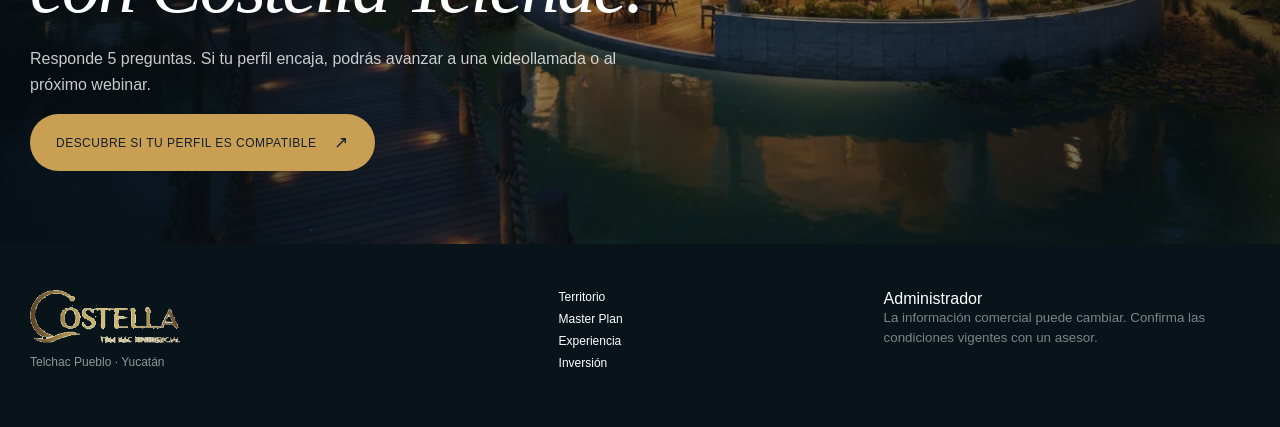
==== commit 2516c0cf: "Costella V2" ====
--- a/index.html
+++ b/index.html
@@ -6,13 +6,13 @@
   <meta name="theme-color" content="#0b1d28">
   <meta name="description" content="Costella Telchac Residencial: un desarrollo pensado para elegir territorio, construir con visión y vivir la costa yucateca.">
   <title>Costella · Telchac Residencial</title>
-  <link rel="stylesheet" href="/css/style.css">
-  <script src="/js/config.js"></script>
+  <link rel="stylesheet" href="style.css">
+  <script src="config.js"></script>
 </head>
 <body>
   <header class="site-header" id="top">
     <a class="brand" href="#top" aria-label="Costella Telchac Residencial">
-      <img src="/assets/brand/costella-logo-gold.png" alt="Costella Telchac Residencial">
+      <img src="costella-logo-gold.png" alt="Costella Telchac Residencial">
     </a>
     <nav class="site-nav" aria-label="Principal">
       <a href="#territorio">Territorio</a>
@@ -27,7 +27,7 @@
   <main>
     <section class="hero">
       <div class="hero-media">
-        <img src="/assets/night/club-stella-night.webp" alt="Club Stella de noche" loading="eager">
+        <img src="night-club-stella-night.webp" alt="Club Stella de noche" loading="eager">
       </div>
       <div class="hero-overlay"></div>
       <div class="hero-content shell">
@@ -50,7 +50,7 @@
         </div>
       </div>
       <div class="shell framed-hero">
-        <div class="framed-image"><img src="/assets/day/caseta.webp" alt="Acceso de Costella Telchac"></div>
+        <div class="framed-image"><img src="day-caseta.webp" alt="Acceso de Costella Telchac"></div>
         <div class="framed-copy">
           <span class="small-label">LA PREGUNTA CAMBIA</span>
           <h3>¿Qué quieres que exista alrededor de lo que vas a construir?</h3>
@@ -69,7 +69,7 @@
         <p>Costella se encuentra en Telchac Pueblo, conectado con la costa, la naturaleza y algunos de los destinos que forman parte de la experiencia de Yucatán.</p>
       </div>
       <div class="shell master-hero-card">
-        <div class="master-image"><img src="/assets/master/top-master-plan.webp" alt="Vista aérea del territorio y Top Master Plan"></div>
+        <div class="master-image"><img src="top-master-plan.webp" alt="Vista aérea del territorio y Top Master Plan"></div>
         <div class="distance-grid">
           <div><strong>7 km</strong><span>Muelle de Telchac</span></div>
           <div><strong>12 km</strong><span>Zona comercial</span></div>
@@ -105,7 +105,7 @@
         <div><span class="eyebrow">EL PROYECTO</span><h2>Un territorio pensado<br><em>antes de ser ocupado.</em></h2></div>
         <p>La planeación distribuye etapas, espacios comunes, áreas verdes y amenidades para crear una experiencia residencial integral.</p>
       </div>
-      <div class="shell plan-card"><img src="/assets/master/master-plan.webp" alt="Master Plan de Costella Telchac"></div>
+      <div class="shell plan-card"><img src="master-plan.webp" alt="Master Plan de Costella Telchac"></div>
       <div class="shell stages">
         <div class="stage"><span>01</span><b>100% vendida</b><small>Entrega 2029</small></div>
         <div class="stage"><span>02</span><b>100% vendida</b><small>Entrega 2030</small></div>
@@ -138,28 +138,28 @@
     <section id="experiencia" class="experience section-navy">
       <div class="shell section-head centered"><span class="eyebrow">EL ENTORNO TAMBIÉN FORMA PARTE</span><h2>Más de 50 amenidades,<br><em>distribuidas para vivirlas.</em></h2><p>Cuatro núcleos. Cuatro momentos del proyecto. Una misma visión de amplitud, convivencia y bienestar.</p></div>
       <div class="shell amenity-grid">
-        <article class="amenity-card"><img src="/assets/day/parque.webp" alt="Capella Core"><div><span>ETAPA 2 · CAPELLA CORE</span><h3>Jugar, caminar, respirar.</h3><p>Mixed Park · Kids Park · Pet Park · Movie Park · Ciclopista</p></div></article>
-        <article class="amenity-card"><img src="/assets/day/wellness.webp" alt="Tau Core"><div><span>ETAPA 3 · TAU CORE</span><h3>Movimiento y calma.</h3><p>Mixed Park · Wet Park · Pet Park · Zen Garden · Ciclopista</p></div></article>
-        <article class="amenity-card night-card"><img src="/assets/night/club-stella-night.webp" alt="Club Stella"><div><span>ETAPA 4 · CLUB STELLA</span><h3>La noche también forma parte.</h3><p>Restaurante · Bar · Muelle · Mirador · Grill · Cuerpo de agua · Ciclopista</p></div></article>
-        <article class="amenity-card night-card"><img src="/assets/night/pool-night.webp" alt="Ara Wellness Center"><div><span>ETAPA 5 · ARA WELLNESS CENTER</span><h3>Bienestar sin salir del entorno.</h3><p>Mini Golf · Gym · Tenis · Pádel · Bateo · Spa Zen · Voleibol · Canal de Nado · Alberca</p></div></article>
+        <article class="amenity-card"><img src="day-parque.webp" alt="Capella Core"><div><span>ETAPA 2 · CAPELLA CORE</span><h3>Jugar, caminar, respirar.</h3><p>Mixed Park · Kids Park · Pet Park · Movie Park · Ciclopista</p></div></article>
+        <article class="amenity-card"><img src="day-wellness.webp" alt="Tau Core"><div><span>ETAPA 3 · TAU CORE</span><h3>Movimiento y calma.</h3><p>Mixed Park · Wet Park · Pet Park · Zen Garden · Ciclopista</p></div></article>
+        <article class="amenity-card night-card"><img src="night-club-stella-night.webp" alt="Club Stella"><div><span>ETAPA 4 · CLUB STELLA</span><h3>La noche también forma parte.</h3><p>Restaurante · Bar · Muelle · Mirador · Grill · Cuerpo de agua · Ciclopista</p></div></article>
+        <article class="amenity-card night-card"><img src="night-pool-night.webp" alt="Ara Wellness Center"><div><span>ETAPA 5 · ARA WELLNESS CENTER</span><h3>Bienestar sin salir del entorno.</h3><p>Mini Golf · Gym · Tenis · Pádel · Bateo · Spa Zen · Voleibol · Canal de Nado · Alberca</p></div></article>
       </div>
       <div class="shell center-cta"><button class="cta cta-gold js-qualify">Descubre si tu perfil es compatible <span>↗</span></button></div>
     </section>
 
     <section class="club section-night">
-      <div class="shell club-hero"><img src="/assets/night/deck-night.webp" alt="Club Stella de noche"><div class="club-overlay"><span class="eyebrow">CLUB STELLA</span><h2>Cuando el día termina,<br><em>la experiencia continúa.</em></h2><p>Un espacio para convivir, descansar y quedarse un poco más.</p><button class="cta cta-gold js-qualify">Conoce si tu perfil es compatible <span>↗</span></button></div></div>
+      <div class="shell club-hero"><img src="night-deck-night.webp" alt="Club Stella de noche"><div class="club-overlay"><span class="eyebrow">CLUB STELLA</span><h2>Cuando el día termina,<br><em>la experiencia continúa.</em></h2><p>Un espacio para convivir, descansar y quedarse un poco más.</p><button class="cta cta-gold js-qualify">Conoce si tu perfil es compatible <span>↗</span></button></div></div>
       <div class="shell gallery-strip">
-        <figure><img src="/assets/night/grill-night.webp" alt="Grill de noche"><figcaption>Grill · noche</figcaption></figure>
-        <figure><img src="/assets/day/restaurant.webp" alt="Restaurante"><figcaption>Restaurante</figcaption></figure>
-        <figure><img src="/assets/day/canchas.webp" alt="Canchas"><figcaption>Canchas deportivas</figcaption></figure>
-        <figure><img src="/assets/night/pool-night.webp" alt="Alberca y descanso"><figcaption>Alberca · descanso</figcaption></figure>
+        <figure><img src="night-grill-night.webp" alt="Grill de noche"><figcaption>Grill · noche</figcaption></figure>
+        <figure><img src="day-restaurant.webp" alt="Restaurante"><figcaption>Restaurante</figcaption></figure>
+        <figure><img src="day-canchas.webp" alt="Canchas"><figcaption>Canchas deportivas</figcaption></figure>
+        <figure><img src="night-pool-night.webp" alt="Alberca y descanso"><figcaption>Alberca · descanso</figcaption></figure>
       </div>
     </section>
 
     <section class="beach section-cream">
       <div class="shell beach-grid">
         <div class="beach-copy"><span class="eyebrow">UN BENEFICIO ÚNICO</span><h2>El mar también puede<br><em>ser parte de tu día.</em></h2><p>Como propietario, tendrás acceso a un club de playa exclusivo con espacios pensados para disfrutar, relajarte y compartir.</p><button class="text-cta js-qualify">Conoce si este beneficio encaja contigo <span>↗</span></button></div>
-        <div class="beach-visual"><img src="/assets/master/top-master-plan.webp" alt="Costa y territorio de Costella"></div>
+        <div class="beach-visual"><img src="top-master-plan.webp" alt="Costa y territorio de Costella"></div>
       </div>
     </section>
 
@@ -192,20 +192,20 @@
     </section>
 
     <section class="final-cta">
-      <img src="/assets/night/club-stella-night.webp" alt="Costella de noche">
+      <img src="night-club-stella-night.webp" alt="Costella de noche">
       <div class="final-overlay"></div>
       <div class="final-content shell"><span class="eyebrow">EL MOMENTO ES SABER SI ENCAJA CONTIGO</span><h2>Conoce si tu perfil es compatible<br><em>con Costella Telchac.</em></h2><p>Responde 5 preguntas. Si tu perfil encaja, podrás avanzar a una videollamada o al próximo webinar.</p><button class="cta cta-gold cta-large js-qualify">Descubre si tu perfil es compatible <span>↗</span></button></div>
     </section>
   </main>
 
-  <footer class="footer"><div class="shell footer-grid"><div><img src="/assets/brand/costella-logo-gold.png" alt="Costella"><p>Telchac Pueblo · Yucatán</p></div><div><a href="#territorio">Territorio</a><a href="#masterplan">Master Plan</a><a href="#experiencia">Experiencia</a><a href="#inversion">Inversión</a></div><div><a href="/admin.html">Administrador</a><small>La información comercial puede cambiar. Confirma las condiciones vigentes con un asesor.</small></div></div></footer>
+  <footer class="footer"><div class="shell footer-grid"><div><img src="costella-logo-gold.png" alt="Costella"><p>Telchac Pueblo · Yucatán</p></div><div><a href="#territorio">Territorio</a><a href="#masterplan">Master Plan</a><a href="#experiencia">Experiencia</a><a href="#inversion">Inversión</a></div><div><a href="/admin.html">Administrador</a><small>La información comercial puede cambiar. Confirma las condiciones vigentes con un asesor.</small></div></div></footer>
 
   <!-- Qualification modal -->
   <div class="modal" id="qualifyModal" aria-hidden="true">
     <div class="modal-backdrop" id="qualifyBackdrop"></div>
     <section class="qualify-card" role="dialog" aria-modal="true" aria-labelledby="qualifyTitle">
       <button class="modal-close" id="qualifyClose" aria-label="Cerrar">×</button>
-      <div class="qualify-visual"><img src="/assets/night/club-stella-night.webp" alt="Costella de noche"><div class="qualify-visual-overlay"></div><div><span class="eyebrow">EVALUACIÓN COSTELLA</span><h2 id="qualifyTitle">Descubre si tu perfil es compatible.</h2><p>Son 5 preguntas. Al finalizar sabrás cuál es el siguiente paso.</p></div></div>
+      <div class="qualify-visual"><img src="night-club-stella-night.webp" alt="Costella de noche"><div class="qualify-visual-overlay"></div><div><span class="eyebrow">EVALUACIÓN COSTELLA</span><h2 id="qualifyTitle">Descubre si tu perfil es compatible.</h2><p>Son 5 preguntas. Al finalizar sabrás cuál es el siguiente paso.</p></div></div>
       <div class="qualify-body">
         <div class="progress-wrap"><div class="progress-meta"><span id="stepCounter">Pregunta 1 de 5</span><span id="progressText">Empieza la evaluación</span></div><div class="progress"><span id="progressBar"></span></div></div>
         <form id="qualificationForm">
@@ -219,6 +219,6 @@
       </div>
     </section>
   </div>
-  <script src="/js/main.js"></script>
+  <script src="main.js"></script>
 </body>
 </html>
--- a/style.css
+++ b/style.css
@@ -0,0 +1,26 @@
+:root{
+  --navy:#0b1d28; --blue:#1d3e56; --green:#434b32; --cream:#f1eed6; --gold:#c99f53; --ink:#14181b; --line:rgba(255,255,255,.14); --max:1220px;
+  --serif:"Lora","Georgia",serif; --sans:"Guaruja Neue","Helvetica Neue",Arial,sans-serif;
+}
+*{box-sizing:border-box} html{scroll-behavior:smooth} body{margin:0;color:var(--ink);font-family:var(--sans);background:var(--cream)} img{display:block;max-width:100%} a{text-decoration:none;color:inherit} button{font:inherit;cursor:pointer;border:0;background:none}
+.shell{width:min(var(--max),calc(100% - 48px));margin-inline:auto}.section-cream{background:var(--cream)}.section-navy,.section-night{background:var(--navy);color:#f7f3e5}.section-night{background:linear-gradient(180deg,#07141c 0%,#0b1d28 100%)}
+.eyebrow,.small-label,.step-kicker{font-size:11px;letter-spacing:.18em;text-transform:uppercase}.eyebrow{color:var(--gold)}
+.site-header{position:fixed;top:0;left:0;right:0;z-index:50;height:82px;display:grid;grid-template-columns:190px 1fr auto;align-items:center;padding:0 34px;background:linear-gradient(180deg,rgba(5,15,22,.86),rgba(5,15,22,.25));backdrop-filter:blur(9px)}.brand img{width:146px;height:auto}.site-nav{display:flex;justify-content:center;gap:28px;color:#f5f2e8;font-size:11px;letter-spacing:.09em;text-transform:uppercase}.site-nav a{opacity:.86}.site-nav a:hover{opacity:1;color:#fff}.header-cta{color:#15212a;background:var(--gold);padding:12px 18px;border-radius:999px;font-size:11px;letter-spacing:.05em;white-space:nowrap}
+.hero{min-height:760px;position:relative;display:flex;align-items:flex-end;color:#fff;overflow:hidden}.hero-media,.hero-overlay{position:absolute;inset:0}.hero-media img{width:100%;height:100%;object-fit:cover;object-position:center}.hero-overlay{background:linear-gradient(180deg,rgba(6,14,21,.35),rgba(6,14,21,.18) 45%,rgba(6,14,21,.88) 100%)}.hero-content{position:relative;z-index:2;padding-bottom:120px}.hero h1{font-family:var(--serif);font-size:clamp(54px,6vw,94px);line-height:.95;font-weight:400;letter-spacing:-.03em;max-width:780px;margin:14px 0 20px}.hero h1 em{font-style:italic}.hero-copy{max-width:630px;font-size:18px;line-height:1.55;color:rgba(255,255,255,.87);margin:0 0 28px}.hero-meta{position:absolute;bottom:0;left:50%;transform:translateX(-50%);z-index:3;display:grid;grid-template-columns:repeat(4,1fr);color:#fff;border-top:1px solid rgba(255,255,255,.16)}.hero-meta span{padding:18px 10px 20px;border-right:1px solid rgba(255,255,255,.1);font-size:15px;text-align:center}.hero-meta span:last-child{border-right:0}
+.cta{display:inline-flex;gap:18px;align-items:center;padding:16px 22px;border-radius:999px;font-size:12px;letter-spacing:.04em;text-transform:uppercase}.cta span{font-size:17px}.cta-gold{background:var(--gold);color:#13202a}.cta-navy{background:var(--blue);color:#fff}.cta-large{padding:18px 26px}.text-cta{color:var(--blue);font-size:12px;letter-spacing:.06em;text-transform:uppercase;padding:0}.section-navy .text-cta,.section-night .text-cta{color:var(--cream)}
+.intro{padding:120px 0}.intro-grid{display:grid;grid-template-columns:180px 1fr;gap:60px}.intro-title h2,.section-head h2,.stats-copy h2,.investment-head h2,.experience h2,.beach h2,.certainty h2,.historical h2,.faq h2,.final-cta h2{font-family:var(--serif);font-weight:400;letter-spacing:-.03em;line-height:1.05;margin:0}.intro-title h2{font-size:clamp(42px,5vw,74px)}.intro-title h2 em,.section-head h2 em,.stats-copy h2 em,.investment-head h2 em,.experience h2 em,.beach h2 em,.certainty h2 em,.historical h2 em,.faq h2 em,.final-cta h2 em{font-style:italic}.intro-title p{max-width:660px;font-size:17px;line-height:1.65;color:#4a4a47;margin:24px 0 0}.framed-hero{margin-top:70px;display:grid;grid-template-columns:1.15fr .85fr}.framed-image img{height:520px;width:100%;object-fit:cover}.framed-copy{background:var(--blue);color:#fff;padding:54px 48px;display:flex;flex-direction:column;justify-content:center}.framed-copy h3{font-family:var(--serif);font-size:42px;line-height:1.05;font-weight:400;margin:14px 0}.framed-copy p{font-size:15px;line-height:1.65;color:rgba(255,255,255,.8);margin:0 0 28px}.framed-copy .text-cta{color:var(--gold)}
+.territory{padding:120px 0 100px}.split-head{display:grid;grid-template-columns:1fr 420px;gap:60px;align-items:end}.section-head h2{font-size:clamp(46px,5vw,76px);margin-top:12px}.section-head>p{font-size:15px;line-height:1.65;color:rgba(255,255,255,.7);margin:0}.master-hero-card{margin-top:52px;display:grid;grid-template-columns:1.35fr .65fr}.master-image img{width:100%;height:520px;object-fit:cover}.distance-grid{display:grid;grid-template-columns:1fr 1fr;background:#0e2735}.distance-grid>div{padding:26px 22px;border:1px solid rgba(255,255,255,.08)}.distance-grid strong{display:block;font-family:var(--serif);font-size:34px;font-weight:400;color:var(--gold)}.distance-grid span{display:block;font-size:10px;text-transform:uppercase;letter-spacing:.12em;color:rgba(255,255,255,.58);margin-top:6px}.center-cta{text-align:center;margin-top:36px}
+.stats{padding:110px 0}.stats-wrap{display:grid;grid-template-columns:1fr 1.15fr;gap:70px;align-items:end}.stats-copy h2{font-size:clamp(44px,5vw,72px);margin-top:12px}.stats-copy p{max-width:550px;line-height:1.65;color:#4a4a47;font-size:16px}.stats-grid{display:grid;grid-template-columns:repeat(4,1fr);border-top:1px solid #cfc9b3;border-bottom:1px solid #cfc9b3}.stats-grid>div{padding:22px 18px;border-right:1px solid #cfc9b3}.stats-grid>div:last-child{border-right:0}.stats-grid strong{font-family:var(--serif);font-size:43px;font-weight:400;color:var(--blue);display:block}.stats-grid span{font-size:10px;letter-spacing:.15em;text-transform:uppercase;color:#767269}
+.master-detail{padding:120px 0}.master-detail .section-head>p{color:#57544c}.plan-card{margin-top:52px;background:#0b1d28;padding:14px}.plan-card img{width:100%;height:auto}.stages{display:grid;grid-template-columns:repeat(5,1fr);margin-top:24px;border-top:1px solid #cfc9b3;border-bottom:1px solid #cfc9b3}.stage{padding:22px 16px;border-right:1px solid #cfc9b3}.stage:last-child{border-right:0}.stage span{display:block;font-family:var(--serif);font-size:42px;color:var(--blue)}.stage b{display:block;font-size:12px;text-transform:uppercase;letter-spacing:.06em;margin-top:4px}.stage small{display:block;font-size:12px;color:#6c6a61;margin-top:8px}.stage.active{background:#e6dfc1}
+.video{padding:100px 0}.video-head{display:grid;grid-template-columns:1fr 420px;gap:60px;align-items:end}.video-head h2{font-family:var(--serif);font-weight:400;font-size:clamp(48px,5vw,76px);line-height:1.02;margin:12px 0}.video-head h2 em{font-style:italic}.video-head p{margin:0;color:rgba(255,255,255,.68);line-height:1.65}.video-frame{margin-top:42px;aspect-ratio:16/8.8;background:#000}.video-frame iframe{width:100%;height:100%;border:0}
+.investment{padding:120px 0}.investment-head{display:grid;grid-template-columns:1fr 420px;gap:60px;align-items:end}.investment-head h2{font-size:clamp(46px,5vw,74px);margin-top:10px}.investment-head p{color:#59564d;line-height:1.65;margin:0}.investment-grid{display:grid;grid-template-columns:repeat(4,1fr);margin-top:50px;background:#e7e1ca;border:1px solid #cfc9b3}.investment-grid article{padding:34px 24px;border-right:1px solid #cfc9b3}.investment-grid article:last-child{border-right:0}.investment-grid span,.investment-grid small{display:block;text-transform:uppercase;letter-spacing:.12em;font-size:10px;color:#747066}.investment-grid strong{display:block;font-family:var(--serif);font-size:44px;color:var(--blue);font-weight:400;margin:8px 0}.investment-note{display:flex;justify-content:space-between;align-items:center;gap:20px;margin-top:25px}.investment-note p{font-size:12px;max-width:620px;color:#6f6b60}
+.experience{padding:120px 0}.centered{text-align:center;max-width:880px;margin-inline:auto}.centered>p{max-width:700px;margin:22px auto 0}.amenity-grid{display:grid;grid-template-columns:1fr 1fr;gap:16px;margin-top:56px}.amenity-card{background:#102632;position:relative;min-height:430px;overflow:hidden}.amenity-card img{position:absolute;inset:0;width:100%;height:100%;object-fit:cover}.amenity-card:after{content:"";position:absolute;inset:0;background:linear-gradient(180deg,rgba(5,10,13,.06),rgba(5,10,13,.85))}.amenity-card>div{position:absolute;z-index:1;left:28px;right:28px;bottom:28px}.amenity-card span{font-size:10px;letter-spacing:.15em;text-transform:uppercase;color:#f0ddb0}.amenity-card h3{font-family:var(--serif);font-size:40px;font-weight:400;margin:10px 0}.amenity-card p{margin:0;color:rgba(255,255,255,.75);font-size:13px;line-height:1.5}.night-card{box-shadow:inset 0 0 0 1px rgba(255,255,255,.06)}
+.club{padding:100px 0;background:#06131b}.club-hero{position:relative;min-height:610px;overflow:hidden}.club-hero img{width:100%;height:610px;object-fit:cover}.club-overlay{position:absolute;left:0;bottom:0;right:0;padding:70px 56px 56px;background:linear-gradient(180deg,transparent,rgba(3,8,12,.86));color:#fff}.club-overlay h2{font-family:var(--serif);font-size:clamp(48px,5vw,78px);font-weight:400;line-height:1.0;margin:10px 0 14px}.club-overlay h2 em{font-style:italic}.club-overlay p{max-width:580px;color:rgba(255,255,255,.78);margin:0 0 24px}.gallery-strip{display:grid;grid-template-columns:repeat(4,1fr);gap:12px;margin-top:16px}.gallery-strip figure{margin:0}.gallery-strip img{width:100%;height:210px;object-fit:cover}.gallery-strip figcaption{font-size:10px;letter-spacing:.12em;text-transform:uppercase;color:rgba(255,255,255,.6);padding-top:10px}
+.beach{padding:120px 0}.beach-grid{display:grid;grid-template-columns:.9fr 1.1fr;min-height:520px}.beach-copy{padding:65px 55px;background:#e8e0c5}.beach-copy h2{font-family:var(--serif);font-weight:400;font-size:clamp(46px,5vw,72px);line-height:1.02;margin:10px 0 20px}.beach-copy p{font-size:15px;line-height:1.65;max-width:520px}.beach-visual{background:#d9d0b6;overflow:hidden}.beach-visual img{width:100%;height:100%;object-fit:cover}
+.certainty{padding:120px 0}.certainty-grid{display:grid;grid-template-columns:1fr 1fr;gap:80px}.certainty h2{font-size:clamp(50px,5vw,78px);margin-top:12px}.certainty p{max-width:620px;line-height:1.7;color:rgba(255,255,255,.72)}.certainty-list{border-top:1px solid rgba(255,255,255,.15)}.certainty-list>div{display:grid;grid-template-columns:44px 1fr;gap:10px;padding:24px 0;border-bottom:1px solid rgba(255,255,255,.15)}.certainty-list span{color:var(--gold);font-family:var(--serif);font-size:28px}.certainty-list strong{font-size:16px}.certainty-list p{margin:6px 0 0;font-size:13px}
+.historical{padding:120px 0}.history-grid{display:grid;grid-template-columns:1fr .9fr;gap:70px;align-items:center}.historical h2{font-size:clamp(50px,5vw,74px);margin-top:10px}.historical p{max-width:560px;line-height:1.65;color:#57544d}.history-number{font-family:var(--serif);font-size:58px;color:var(--blue);margin:28px 0 6px}.history-number span{color:#b7ad91}.historical small{font-size:11px;color:#777267}.history-panel{background:var(--navy);color:#f4f0df;padding:44px}.history-panel>span{display:block;color:var(--gold);font-size:10px;letter-spacing:.16em}.history-panel>strong{display:block;font-family:var(--serif);font-size:32px;font-weight:400;margin-top:8px}.history-bars{height:170px;display:flex;align-items:flex-end;gap:12px;margin-top:32px}.history-bars i{flex:1;background:var(--gold);display:block}.history-years{display:flex;justify-content:space-between;color:rgba(255,255,255,.55);font-size:11px;margin-top:10px}
+.faq{padding:120px 0}.faq-grid{display:grid;grid-template-columns:.85fr 1.15fr;gap:80px}.faq h2{font-size:clamp(48px,5vw,72px);margin-top:10px}.faq p{color:#5d594f;line-height:1.65}.faq-list{border-top:1px solid #cfc9b3}.faq-list details{border-bottom:1px solid #cfc9b3;padding:18px 0}.faq-list summary{cursor:pointer;list-style:none;font-size:15px;font-weight:600}.faq-list summary::-webkit-details-marker{display:none}.faq-list p{margin:12px 0 0;font-size:13px}
+.final-cta{position:relative;min-height:560px;display:flex;align-items:center;color:#fff;overflow:hidden}.final-cta>img{position:absolute;inset:0;width:100%;height:100%;object-fit:cover}.final-overlay{position:absolute;inset:0;background:linear-gradient(90deg,rgba(5,12,17,.88),rgba(5,12,17,.38),rgba(5,12,17,.65))}.final-content{position:relative;z-index:2}.final-content h2{font-size:clamp(54px,6vw,86px);max-width:880px;margin:12px 0 18px}.final-content p{max-width:620px;color:rgba(255,255,255,.78);font-size:16px;line-height:1.65}.footer{background:#08131a;color:#fff;padding:46px 0}.footer-grid{display:grid;grid-template-columns:1.2fr .7fr .9fr;gap:40px;align-items:start}.footer img{width:150px}.footer p{font-size:12px;color:rgba(255,255,255,.55)}.footer-grid>div:nth-child(2){display:grid;gap:8px;font-size:12px}.footer-grid small{color:rgba(255,255,255,.48);display:block;line-height:1.5}
+.modal{position:fixed;inset:0;z-index:100;display:none}.modal.open{display:block}.modal-backdrop{position:absolute;inset:0;background:rgba(1,7,11,.76);backdrop-filter:blur(7px)}.qualify-card{position:absolute;left:50%;top:50%;transform:translate(-50%,-50%);width:min(980px,calc(100% - 32px));max-height:90vh;overflow:auto;background:#f1eed6;color:#16212a;display:grid;grid-template-columns:.9fr 1.1fr;box-shadow:0 30px 80px rgba(0,0,0,.35)}.modal-close{position:absolute;right:16px;top:14px;color:#fff;font-size:30px;z-index:4}.qualify-visual{position:relative;min-height:620px;color:#fff;overflow:hidden}.qualify-visual img{position:absolute;inset:0;width:100%;height:100%;object-fit:cover}.qualify-visual-overlay{position:absolute;inset:0;background:linear-gradient(180deg,rgba(5,12,17,.15),rgba(5,12,17,.88))}.qualify-visual>div:last-child{position:absolute;left:30px;right:30px;bottom:30px}.qualify-visual h2{font-family:var(--serif);font-size:48px;font-weight:400;line-height:1.0;margin:10px 0}.qualify-body{padding:36px 38px}.progress-meta{display:flex;justify-content:space-between;font-size:11px;color:#706b5e;text-transform:uppercase;letter-spacing:.08em}.progress{height:7px;background:#d9d2bc;border-radius:999px;overflow:hidden;margin:8px 0 26px}.progress span{display:block;height:100%;width:0;background:var(--gold);transition:width .35s ease}.qualify-step{display:none}.qualify-step.active{display:block}.qualify-step h3{font-family:var(--serif);font-size:34px;line-height:1.08;font-weight:400;margin:10px 0}.qualify-step p{font-size:13px;color:#625e54;line-height:1.6}.qualify-step label,.alt-form label{display:flex;gap:10px;align-items:flex-start;padding:13px 14px;border:1px solid #cbc4ae;border-radius:10px;background:rgba(255,255,255,.28);margin-top:10px;cursor:pointer;font-size:14px}.qualify-step input{margin-top:3px}.modal-nav{display:flex;justify-content:space-between;gap:12px;margin-top:18px}.back-btn{padding:11px 0;color:#5e5a50}.result[hidden],.alt-form[hidden]{display:none}.result h3{font-family:var(--serif);font-size:38px;font-weight:400;line-height:1.05}.result p{line-height:1.6;color:#5e5a50}.result-actions{display:flex;flex-wrap:wrap;gap:10px;margin:20px 0}.alt-form{margin-top:22px;padding-top:22px;border-top:1px solid #cbc4ae}.alt-form h4{font-family:var(--serif);font-size:30px;font-weight:400;margin:0 0 8px}.alt-form label{display:block}.alt-form input,.alt-form textarea,.alt-form select{width:100%;margin-top:8px;border:0;background:#fff;padding:11px 12px;font:inherit}.alt-status{font-size:12px!important}.result-note{font-size:10px!important;color:#777268!important;margin-top:18px}
+@media(max-width:980px){.site-header{grid-template-columns:1fr auto;height:74px;padding:0 18px}.site-nav{display:none}.brand img{width:130px}.hero{min-height:720px}.hero-content{padding-bottom:150px}.hero-meta{width:calc(100% - 36px)}.intro-grid,.split-head,.stats-wrap,.video-head,.investment-head,.certainty-grid,.history-grid,.faq-grid{grid-template-columns:1fr}.framed-hero,.master-hero-card,.beach-grid{grid-template-columns:1fr}.distance-grid{grid-template-columns:repeat(2,1fr)}.stats-grid,.investment-grid{grid-template-columns:repeat(2,1fr)}.amenity-grid{grid-template-columns:1fr}.gallery-strip{grid-template-columns:repeat(2,1fr)}.qualify-card{grid-template-columns:1fr}.qualify-visual{min-height:260px}.qualify-body{padding:26px}.qualify-visual>div:last-child{bottom:22px}.footer-grid{grid-template-columns:1fr 1fr}}
+@media(max-width:640px){.shell{width:min(100% - 28px,var(--max))}.site-header{padding:0 14px}.header-cta{font-size:9px;padding:10px 12px}.hero{min-height:700px}.hero h1{font-size:52px}.hero-copy{font-size:15px}.hero-meta{grid-template-columns:repeat(2,1fr)}.hero-meta span{font-size:12px}.intro,.territory,.stats,.master-detail,.video,.investment,.experience,.beach,.certainty,.historical,.faq{padding:78px 0}.framed-copy{padding:36px 28px}.framed-copy h3{font-size:36px}.section-head h2,.stats-copy h2,.investment-head h2,.experience h2,.beach h2,.certainty h2,.historical h2,.faq h2{font-size:46px}.master-image img{height:360px}.distance-grid{grid-template-columns:1fr 1fr}.stats-grid,.investment-grid{grid-template-columns:1fr 1fr}.stats-grid strong{font-size:32px}.investment-grid strong{font-size:32px}.investment-note{display:grid}.gallery-strip{grid-template-columns:1fr}.club-overlay{padding:48px 24px 28px}.club-overlay h2{font-size:48px}.final-cta{min-height:500px}.final-content h2{font-size:50px}.footer-grid{grid-template-columns:1fr}.qualify-card{width:calc(100% - 18px);max-height:94vh}.qualify-step h3{font-size:30px}.qualify-visual{min-height:220px}.qualify-visual h2{font-size:36px}}
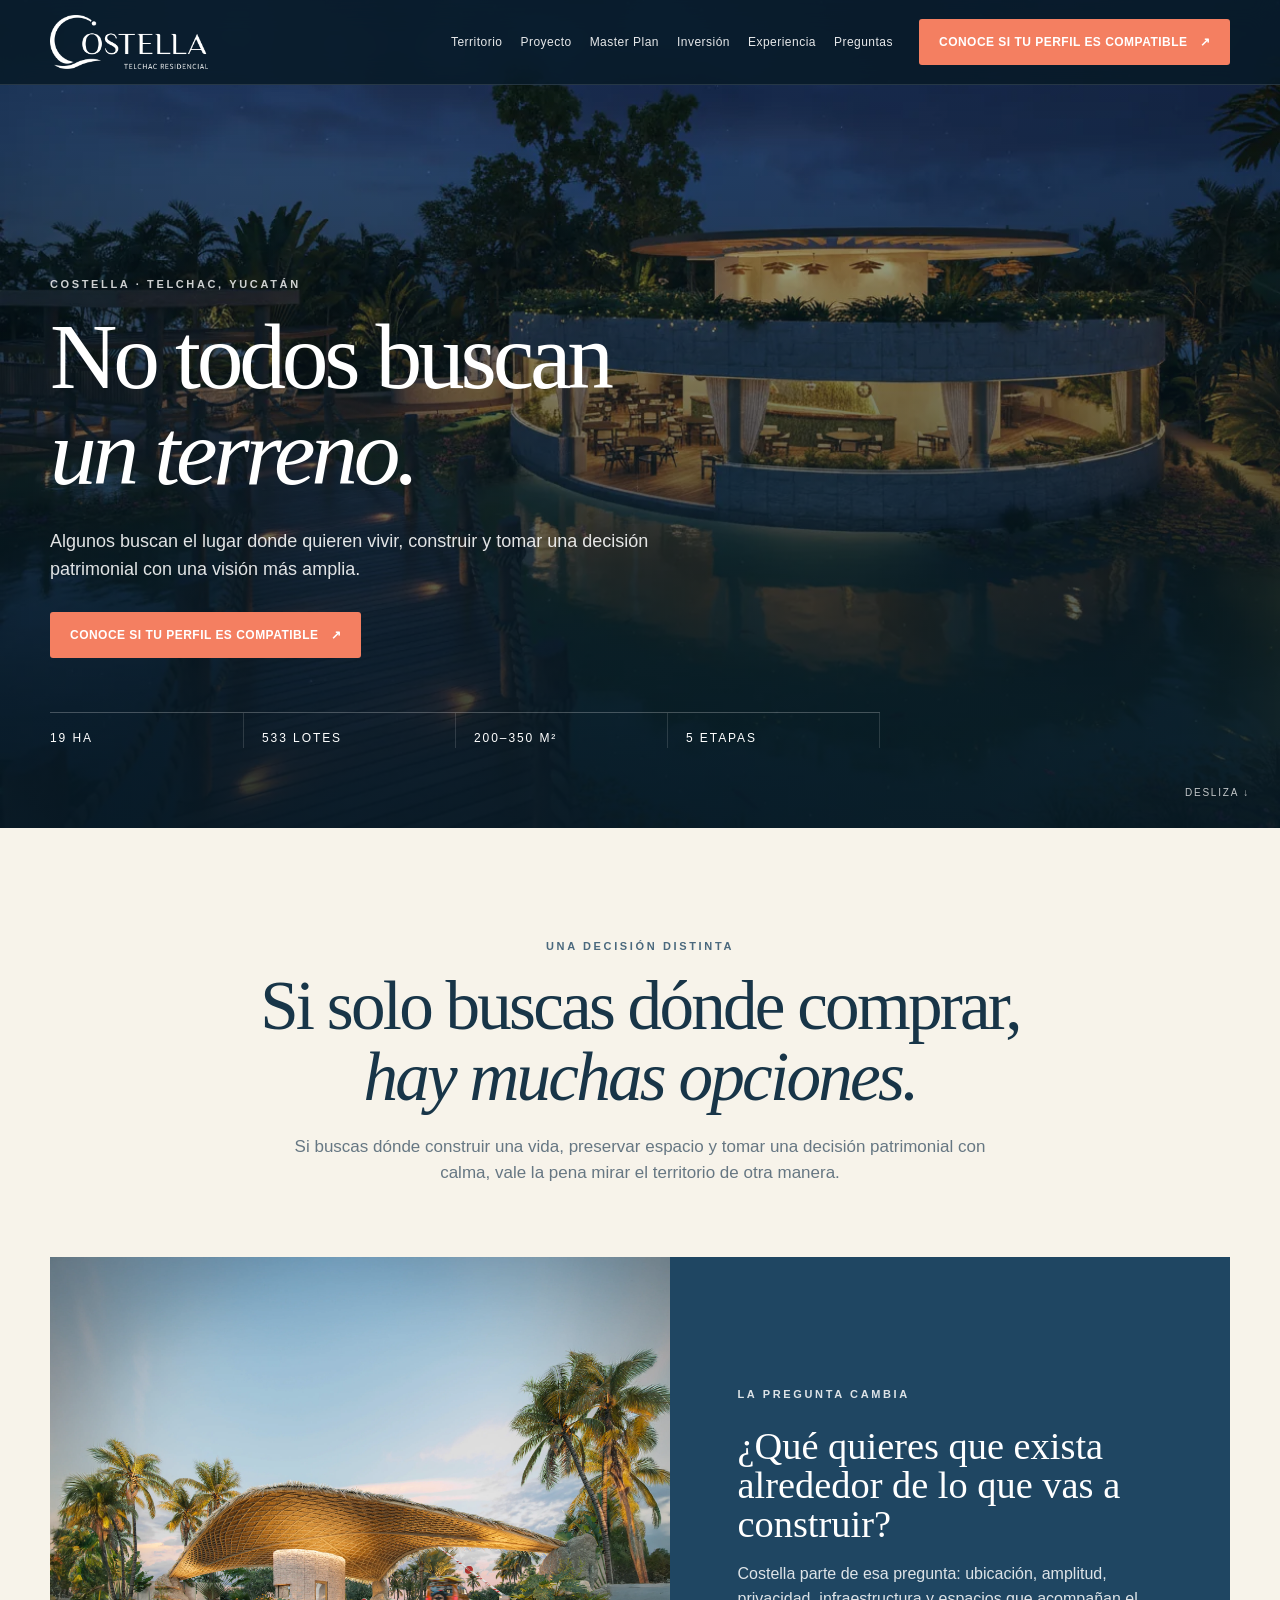
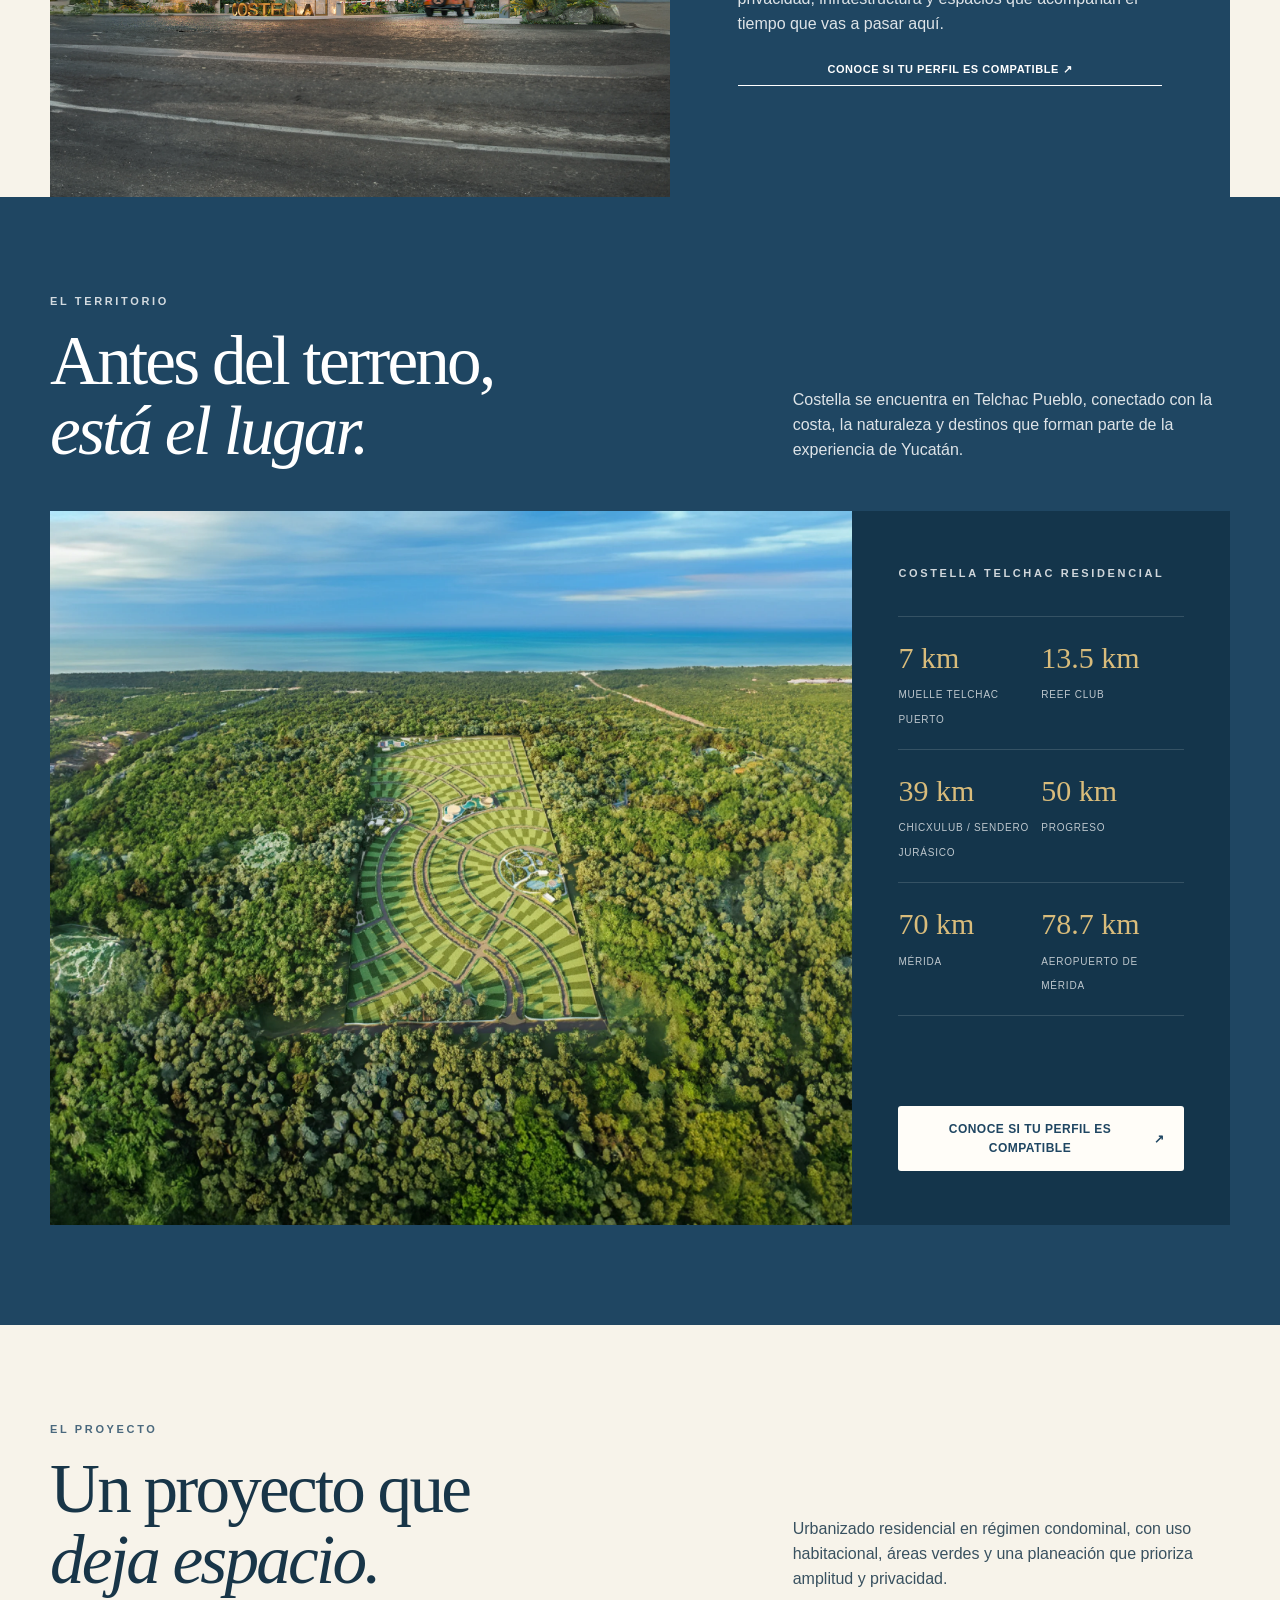
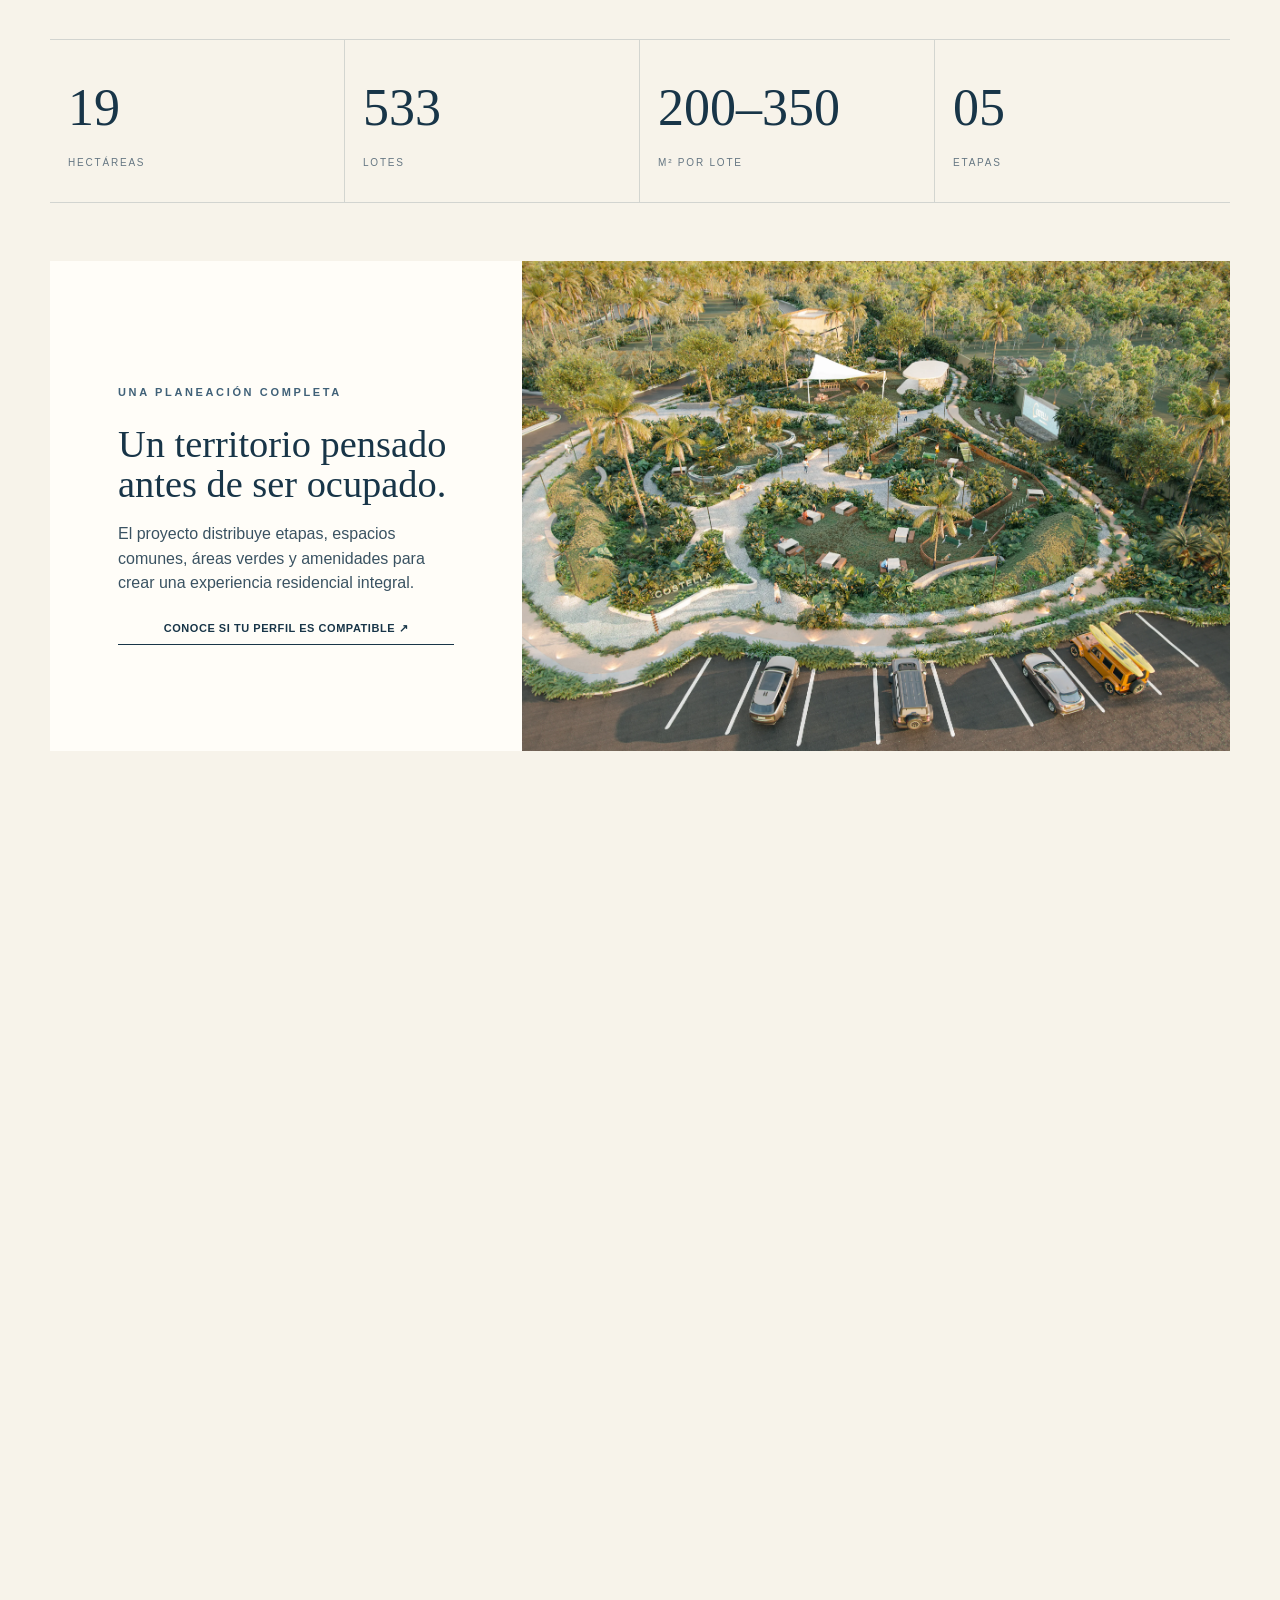
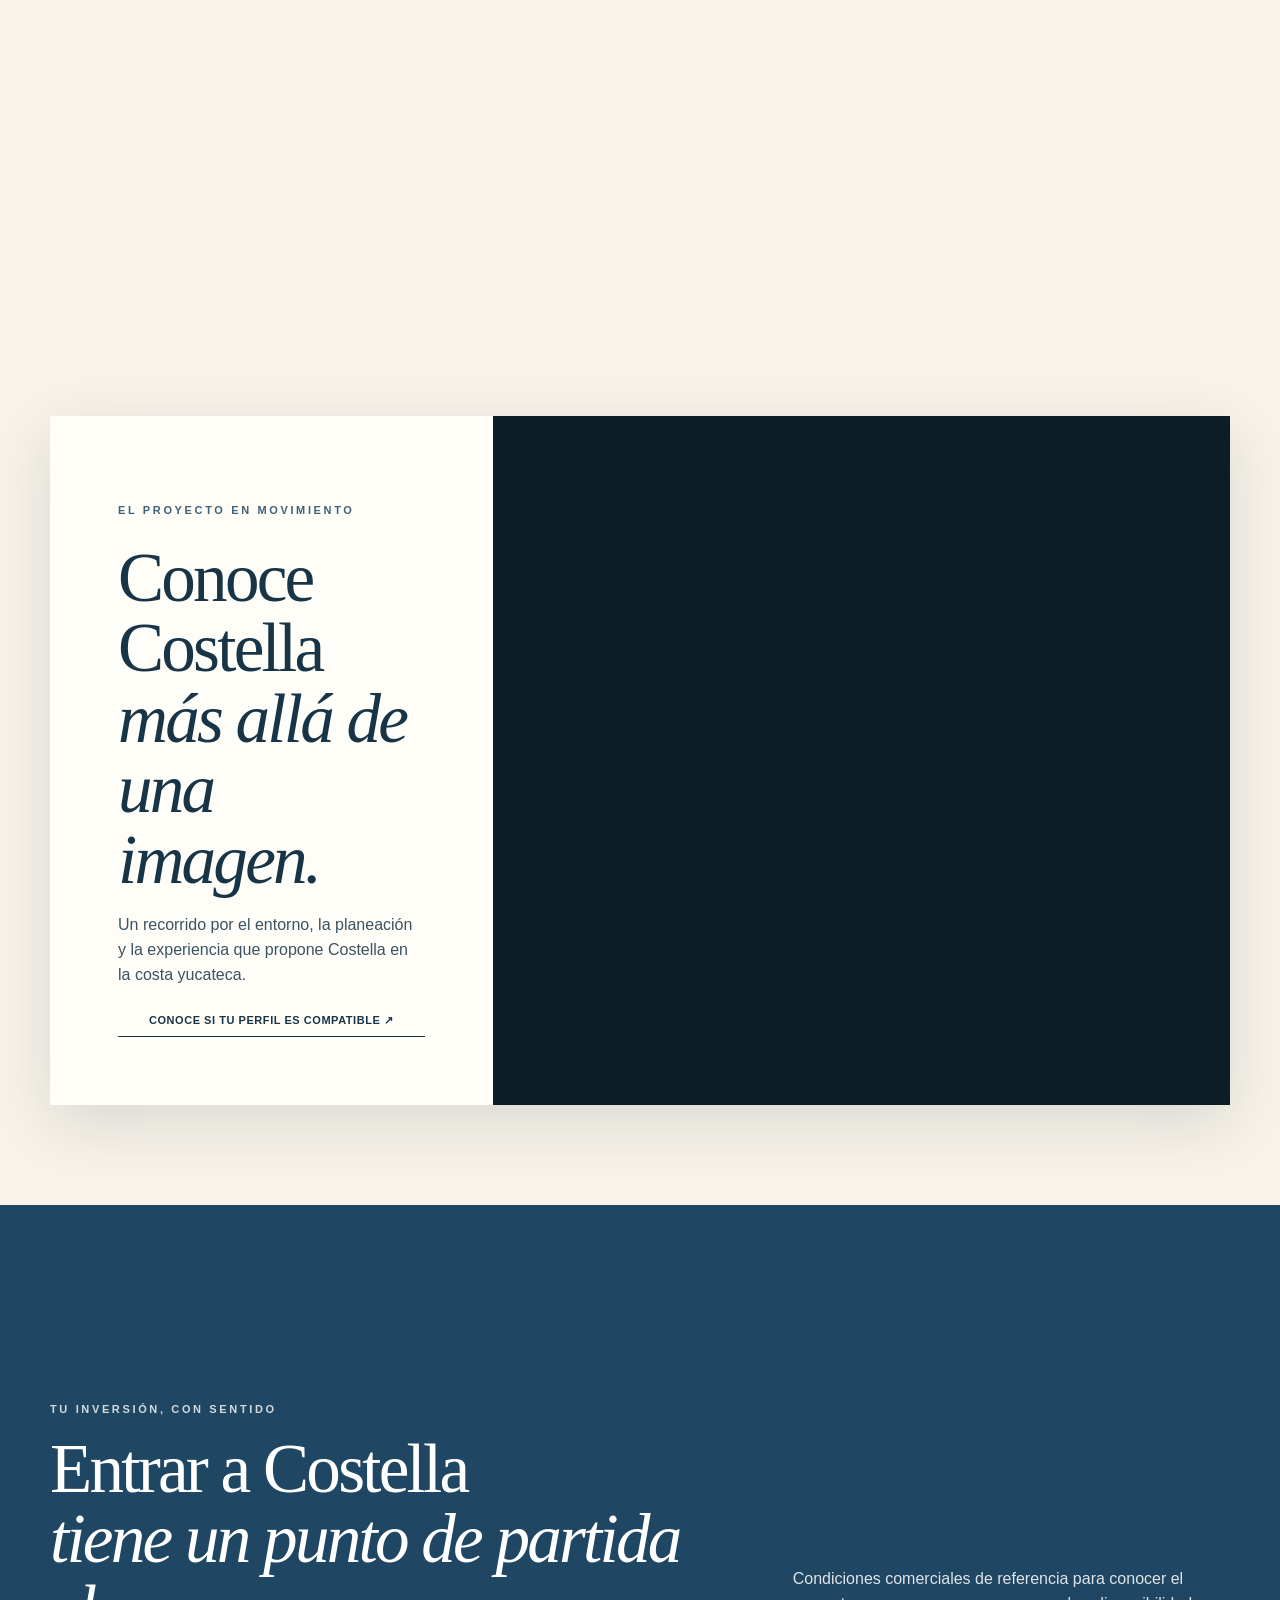
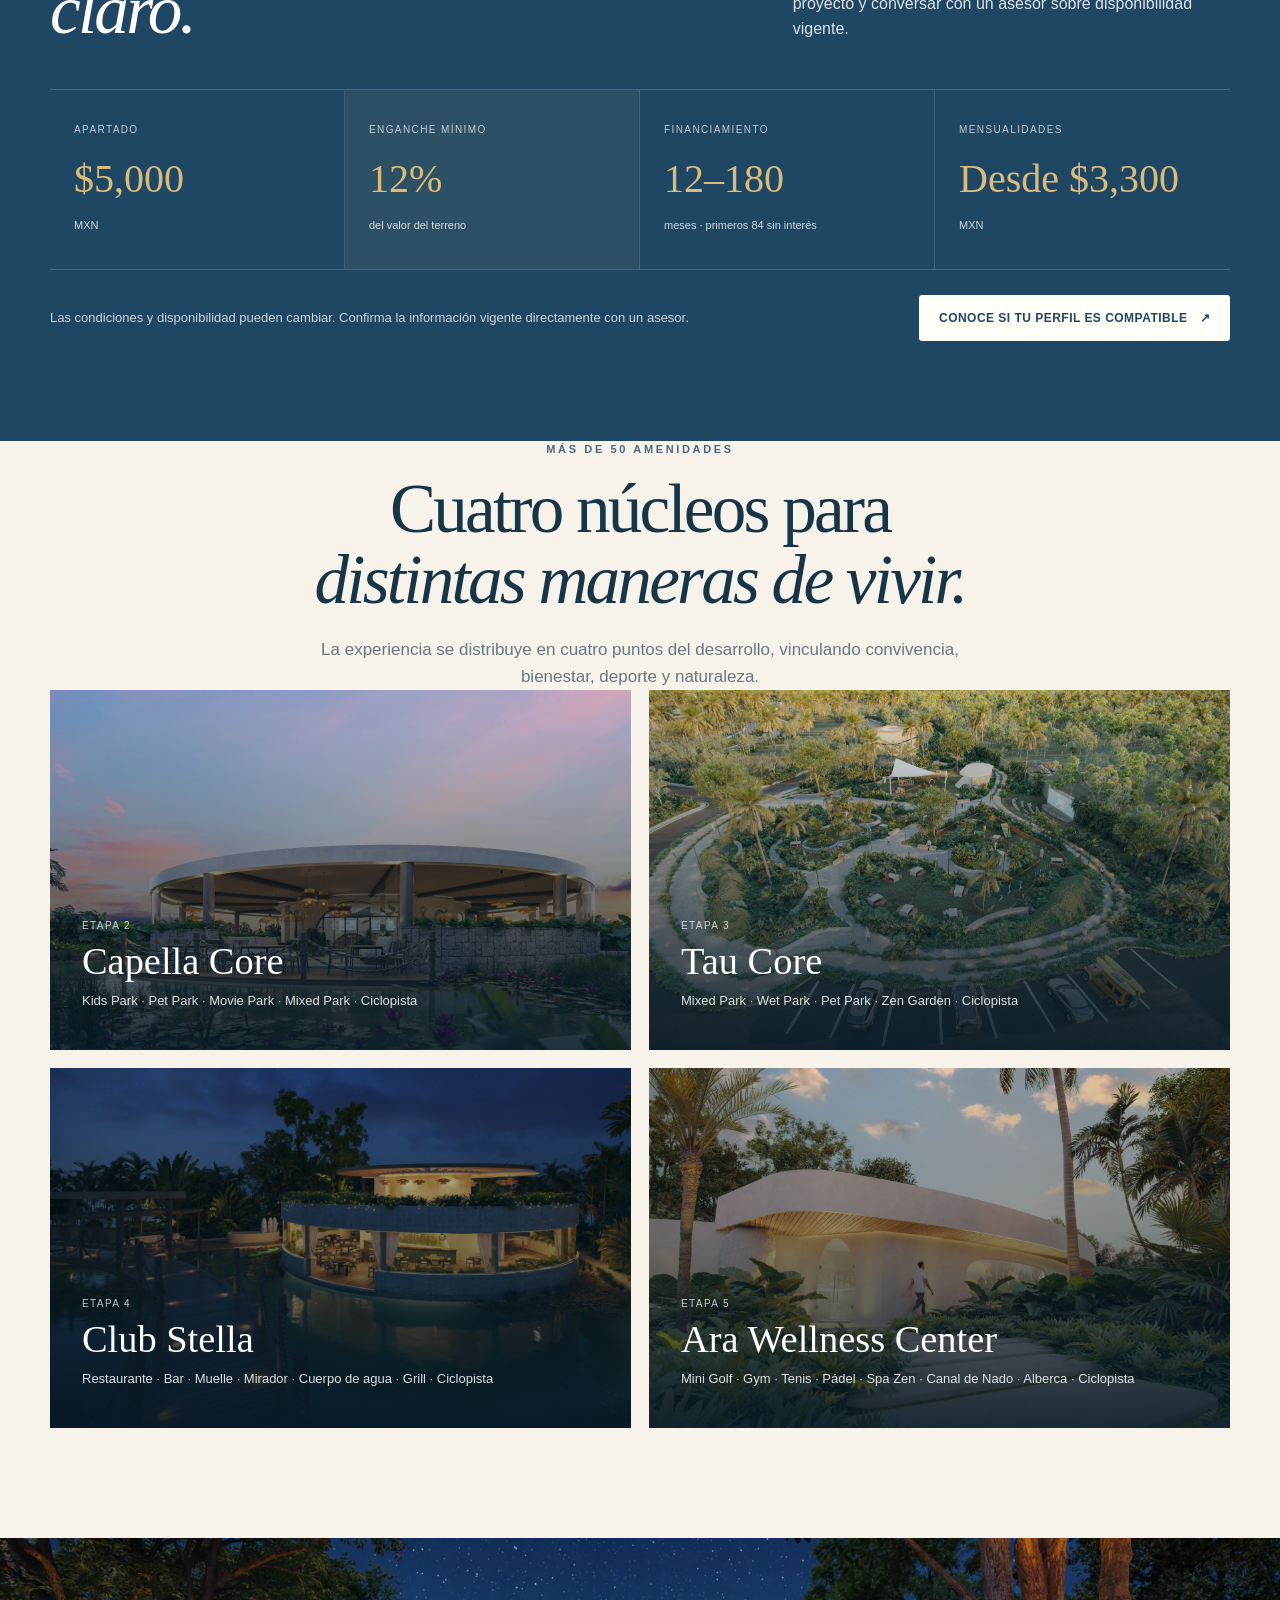
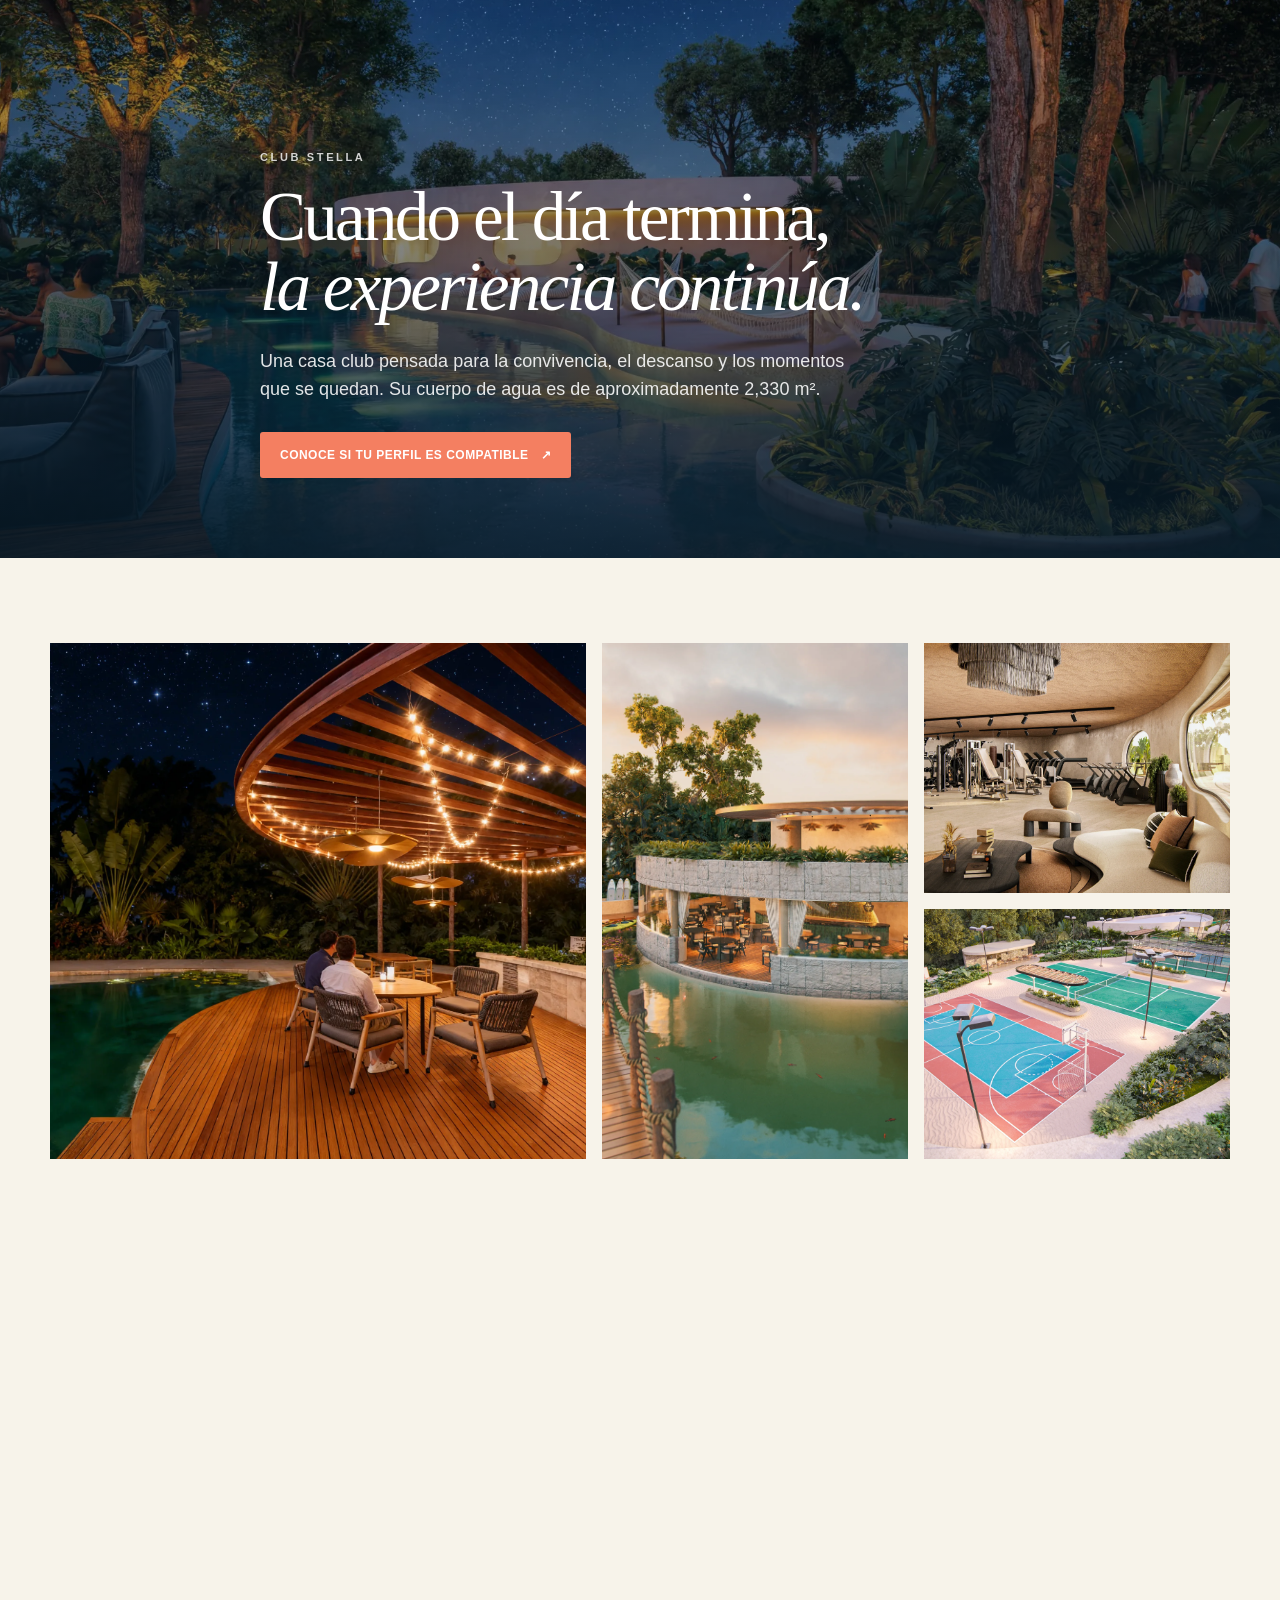
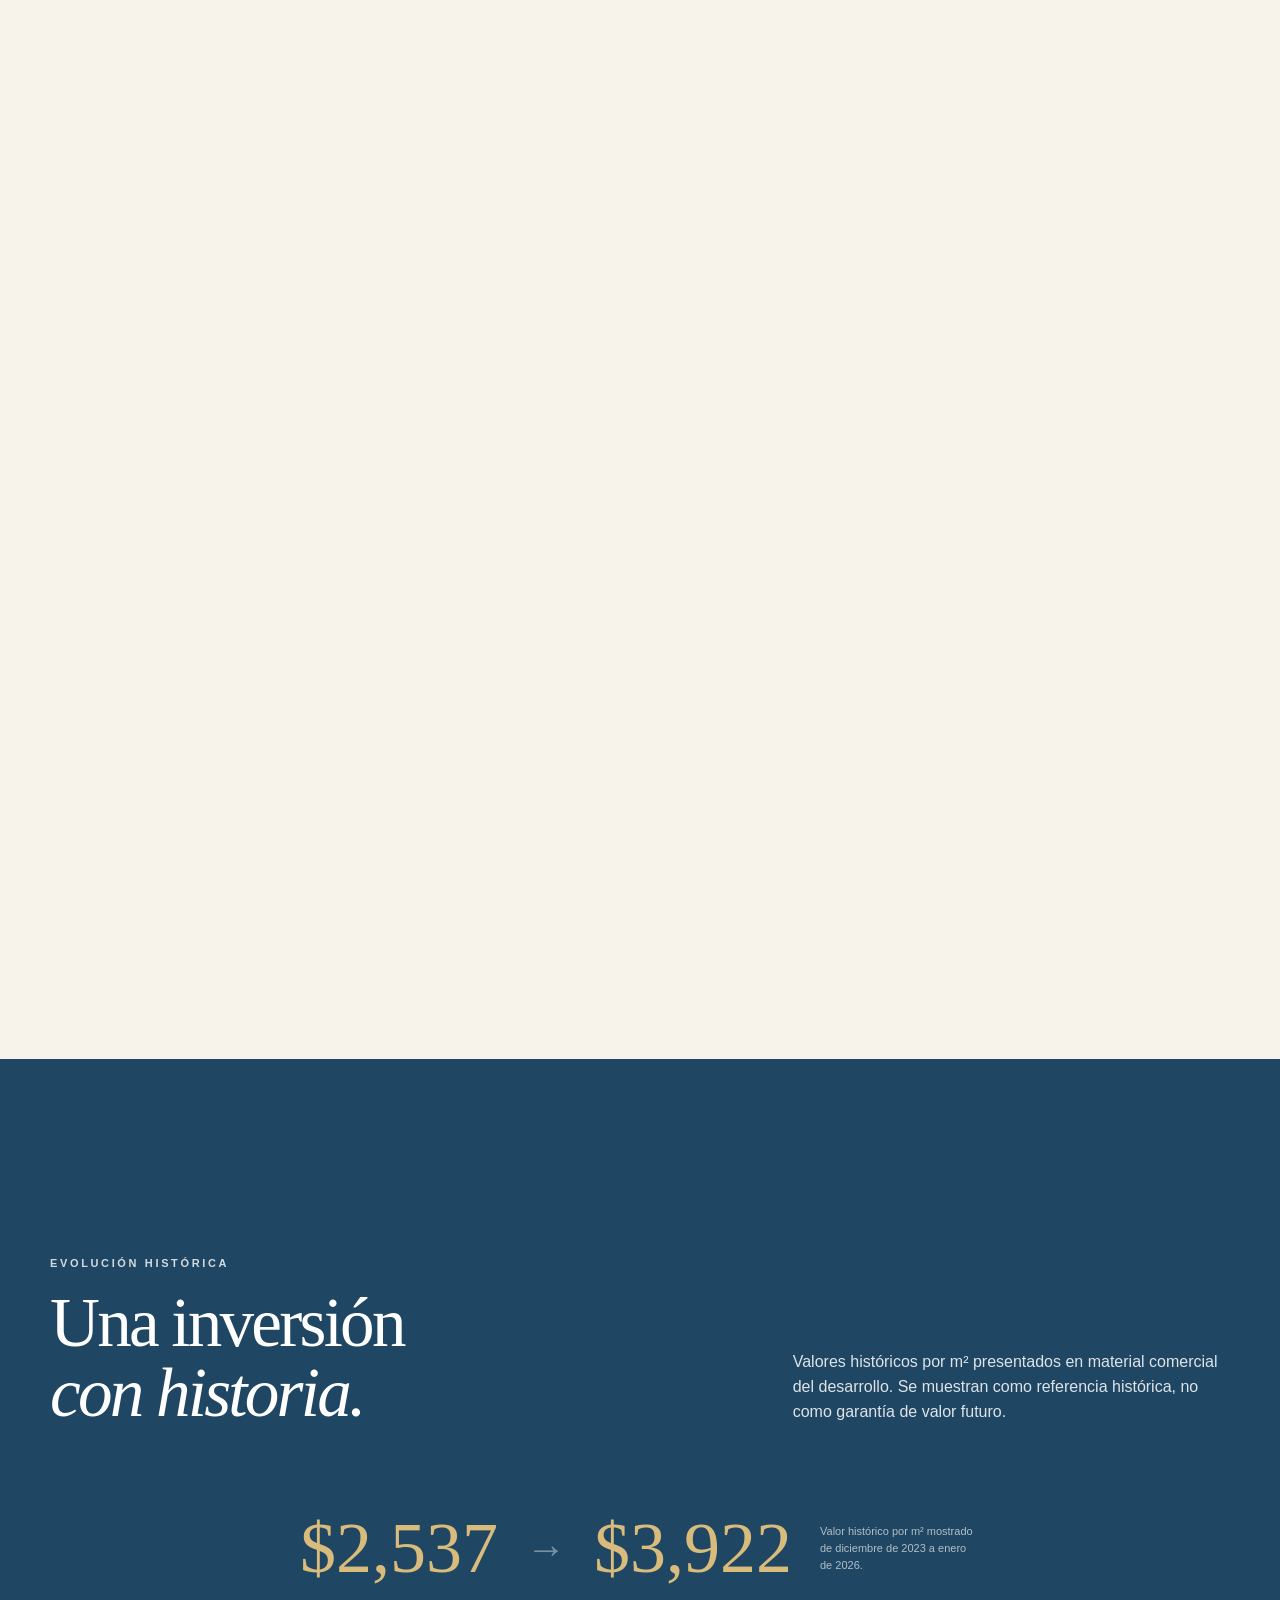
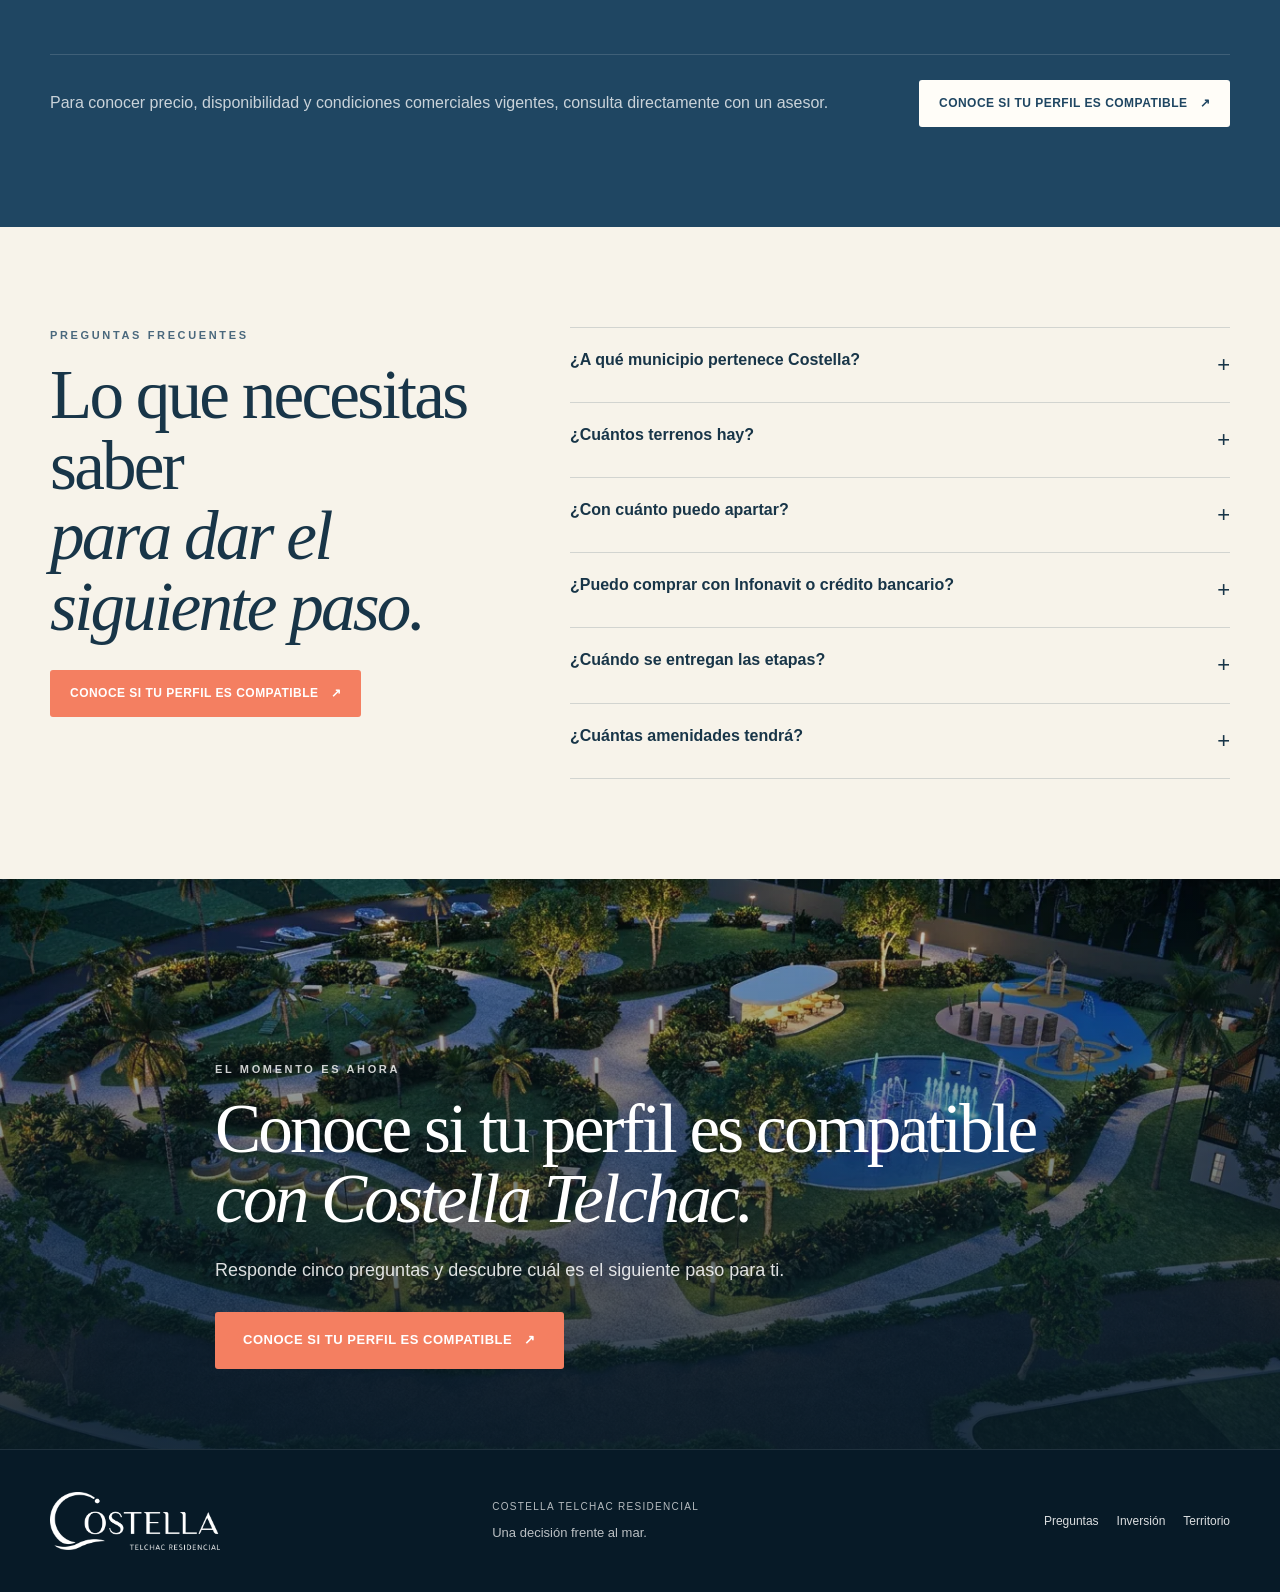
==== commit 3b23d696: "Costella V3" ====
--- a/index.html
+++ b/index.html
@@ -1,224 +1,253 @@
 <!doctype html>
-<html lang="es">
+<html lang="es-MX">
 <head>
   <meta charset="utf-8">
   <meta name="viewport" content="width=device-width, initial-scale=1">
-  <meta name="theme-color" content="#0b1d28">
-  <meta name="description" content="Costella Telchac Residencial: un desarrollo pensado para elegir territorio, construir con visión y vivir la costa yucateca.">
-  <title>Costella · Telchac Residencial</title>
+  <title>Costella Telchac Residencial · Una decisión frente al mar</title>
+  <meta name="description" content="Costella Telchac Residencial: terrenos residenciales en Telchac, Yucatán, con cinco etapas, más de 50 amenidades, financiamiento de hasta 180 meses y acceso a club de playa.">
+  <meta name="theme-color" content="#1D3E56">
+  <link rel="icon" href="costella-logo-white.png">
   <link rel="stylesheet" href="style.css">
-  <script src="config.js"></script>
 </head>
 <body>
-  <header class="site-header" id="top">
-    <a class="brand" href="#top" aria-label="Costella Telchac Residencial">
-      <img src="costella-logo-gold.png" alt="Costella Telchac Residencial">
-    </a>
-    <nav class="site-nav" aria-label="Principal">
-      <a href="#territorio">Territorio</a>
-      <a href="#proyecto">Proyecto</a>
-      <a href="#masterplan">Master Plan</a>
-      <a href="#experiencia">Experiencia</a>
-      <a href="#inversion">Inversión</a>
-    </nav>
-    <button class="header-cta js-qualify">Descubre si tu perfil es compatible <span>↗</span></button>
+  <header class="site-header" id="siteHeader">
+    <div class="wrap nav-row">
+      <a class="brand" href="#top" aria-label="Costella Telchac Residencial">
+        <img src="costella-logo-white.png" alt="Costella Telchac Residencial">
+      </a>
+      <nav class="nav-links" aria-label="Navegación principal">
+        <a href="#territorio">Territorio</a>
+        <a href="#proyecto">Proyecto</a>
+        <a href="#master">Master Plan</a>
+        <a href="#inversion">Inversión</a>
+        <a href="#experiencia">Experiencia</a>
+        <a href="#preguntas">Preguntas</a>
+      </nav>
+      <button class="nav-cta js-qualify">Conoce si tu perfil es compatible <span>↗</span></button>
+      <button class="menu-toggle" aria-label="Abrir menú" aria-expanded="false"><span></span><span></span></button>
+    </div>
   </header>
 
-  <main>
-    <section class="hero">
+  <main id="top">
+    <section class="hero section-dark reveal">
       <div class="hero-media">
-        <img src="night-club-stella-night.webp" alt="Club Stella de noche" loading="eager">
+        <img src="night-club-stella-night.webp" alt="Club Stella de noche">
       </div>
       <div class="hero-overlay"></div>
-      <div class="hero-content shell">
+      <div class="wrap hero-content">
         <p class="eyebrow">COSTELLA · TELCHAC, YUCATÁN</p>
         <h1>No todos buscan<br><em>un terreno.</em></h1>
-        <p class="hero-copy">Algunos buscan el lugar donde quieren vivir, construir y tomar decisiones con una visión más amplia.</p>
-        <button class="cta cta-gold js-qualify">Descubre si tu perfil es compatible <span>↗</span></button>
-      </div>
-      <div class="hero-meta shell">
-        <span>19 ha</span><span>533 lotes</span><span>200–350 m²</span><span>05 etapas</span>
-      </div>
-    </section>
-
-    <section class="intro section-cream">
-      <div class="shell intro-grid">
-        <div class="section-kicker">UNA DECISIÓN DISTINTA</div>
-        <div class="intro-title">
-          <h2>Si solo buscas dónde comprar,<br><em>hay muchas opciones.</em></h2>
-          <p>Si buscas dónde construir una vida, preservar espacio y tomar una decisión patrimonial con calma, vale la pena mirar el territorio de otra manera.</p>
-        </div>
-      </div>
-      <div class="shell framed-hero">
-        <div class="framed-image"><img src="day-caseta.webp" alt="Acceso de Costella Telchac"></div>
-        <div class="framed-copy">
-          <span class="small-label">LA PREGUNTA CAMBIA</span>
+        <p class="hero-copy">Algunos buscan el lugar donde quieren vivir, construir y tomar una decisión patrimonial con una visión más amplia.</p>
+        <button class="cta cta-primary js-qualify">Conoce si tu perfil es compatible <span>↗</span></button>
+        <div class="hero-meta">
+          <span>19 ha</span><span>533 lotes</span><span>200–350 m²</span><span>5 etapas</span>
+        </div>
+      </div>
+      <a class="scroll-note" href="#territorio">Desliza ↓</a>
+    </section>
+
+    <section class="manifesto section-cream reveal">
+      <div class="wrap narrow center">
+        <p class="eyebrow ink">UNA DECISIÓN DISTINTA</p>
+        <h2>Si solo buscas dónde comprar,<br><em>hay muchas opciones.</em></h2>
+        <p class="lead">Si buscas dónde construir una vida, preservar espacio y tomar una decisión patrimonial con calma, vale la pena mirar el territorio de otra manera.</p>
+      </div>
+      <div class="wrap intro-split">
+        <figure class="photo-frame photo-large"><img src="day-caseta.webp" alt="Entrada de Costella Telchac"></figure>
+        <div class="panel-navy copy-panel">
+          <p class="eyebrow">LA PREGUNTA CAMBIA</p>
           <h3>¿Qué quieres que exista alrededor de lo que vas a construir?</h3>
-          <p>Costella parte de esa pregunta: ubicación, amplitud, infraestructura y espacios que acompañan el tiempo que vas a pasar aquí.</p>
-          <button class="text-cta js-qualify">Descubre si tu perfil es compatible <span>↗</span></button>
-        </div>
-      </div>
-    </section>
-
-    <section id="territorio" class="territory section-navy">
-      <div class="shell section-head split-head">
-        <div>
-          <span class="eyebrow">EL TERRITORIO</span>
-          <h2>Antes del terreno,<br><em>está el lugar.</em></h2>
-        </div>
-        <p>Costella se encuentra en Telchac Pueblo, conectado con la costa, la naturaleza y algunos de los destinos que forman parte de la experiencia de Yucatán.</p>
-      </div>
-      <div class="shell master-hero-card">
-        <div class="master-image"><img src="top-master-plan.webp" alt="Vista aérea del territorio y Top Master Plan"></div>
-        <div class="distance-grid">
-          <div><strong>7 km</strong><span>Muelle de Telchac</span></div>
-          <div><strong>12 km</strong><span>Zona comercial</span></div>
-          <div><strong>13.5 km</strong><span>Reef Club</span></div>
-          <div><strong>19.7 km</strong><span>Chicxulub</span></div>
-          <div><strong>39 km</strong><span>Sendero Jurásico</span></div>
-          <div><strong>50 km</strong><span>Progreso</span></div>
-          <div><strong>70 km</strong><span>Mérida</span></div>
-          <div><strong>78.7 km</strong><span>Aeropuerto de Mérida</span></div>
-        </div>
-      </div>
-      <div class="shell center-cta"><button class="cta cta-gold js-qualify">Descubre si tu perfil es compatible <span>↗</span></button></div>
-    </section>
-
-    <section id="proyecto" class="stats section-cream">
-      <div class="shell stats-wrap">
-        <div class="stats-copy">
-          <span class="eyebrow">COSTELLA TELCHAC RESIDENCIAL</span>
-          <h2>Un proyecto que<br><em>deja espacio.</em></h2>
-          <p>Un desarrollo residencial urbanizado en régimen condominal y con uso habitacional, pensado para integrar naturaleza, infraestructura y privacidad.</p>
-        </div>
-        <div class="stats-grid">
-          <div><strong>19</strong><span>hectáreas</span></div>
-          <div><strong>533</strong><span>lotes</span></div>
-          <div><strong>200–350</strong><span>m² por lote</span></div>
-          <div><strong>05</strong><span>etapas</span></div>
-        </div>
-      </div>
-    </section>
-
-    <section id="masterplan" class="master-detail section-cream">
-      <div class="shell section-head split-head">
-        <div><span class="eyebrow">EL PROYECTO</span><h2>Un territorio pensado<br><em>antes de ser ocupado.</em></h2></div>
-        <p>La planeación distribuye etapas, espacios comunes, áreas verdes y amenidades para crear una experiencia residencial integral.</p>
-      </div>
-      <div class="shell plan-card"><img src="master-plan.webp" alt="Master Plan de Costella Telchac"></div>
-      <div class="shell stages">
-        <div class="stage"><span>01</span><b>100% vendida</b><small>Entrega 2029</small></div>
-        <div class="stage"><span>02</span><b>100% vendida</b><small>Entrega 2030</small></div>
-        <div class="stage active"><span>03</span><b>Disponible</b><small>Entrega 2031</small></div>
-        <div class="stage"><span>04</span><b>Próximamente</b><small>Comercialización posterior</small></div>
-        <div class="stage"><span>05</span><b>Próximamente</b><small>Comercialización posterior</small></div>
-      </div>
-      <div class="shell center-cta"><button class="text-cta js-qualify">Conoce si Costella encaja contigo <span>↗</span></button></div>
-    </section>
-
-    <section class="video section-night">
-      <div class="shell video-head"><div><span class="eyebrow">EL PROYECTO EN MOVIMIENTO</span><h2>Conoce Costella<br><em>más allá de una imagen.</em></h2></div><p>Un recorrido por el entorno, la planeación y la experiencia que hace de Costella una propuesta distinta en la costa yucateca.</p></div>
-      <div class="shell video-frame"><iframe src="https://www.youtube.com/embed/GN3wHvDtAbM" title="Costella Telchac" loading="lazy" allow="accelerometer; autoplay; clipboard-write; encrypted-media; gyroscope; picture-in-picture; web-share" allowfullscreen></iframe></div>
-    </section>
-
-    <section id="inversion" class="investment section-cream">
-      <div class="shell investment-head">
-        <div><span class="eyebrow">TU INVERSIÓN, CON SENTIDO</span><h2>Entrar a Costella<br><em>tiene un punto de partida claro.</em></h2></div>
-        <p>Condiciones comerciales de referencia para conocer el proyecto y conversar con un asesor.</p>
-      </div>
-      <div class="shell investment-grid">
-        <article><span>Apartado</span><strong>$5,000</strong><small>MXN</small></article>
-        <article><span>Enganche mínimo</span><strong>12%</strong><small>del valor del terreno</small></article>
-        <article><span>Financiamiento</span><strong>12–180</strong><small>meses · primeros 84 sin interés</small></article>
-        <article><span>Mensualidades</span><strong>Desde $3,300</strong><small>MXN</small></article>
-      </div>
-      <div class="shell investment-note"><p>La disponibilidad, precios y condiciones pueden cambiar. Confirma la información vigente con un asesor.</p><button class="cta cta-navy js-qualify">Conoce si tu perfil es compatible <span>↗</span></button></div>
-    </section>
-
-    <section id="experiencia" class="experience section-navy">
-      <div class="shell section-head centered"><span class="eyebrow">EL ENTORNO TAMBIÉN FORMA PARTE</span><h2>Más de 50 amenidades,<br><em>distribuidas para vivirlas.</em></h2><p>Cuatro núcleos. Cuatro momentos del proyecto. Una misma visión de amplitud, convivencia y bienestar.</p></div>
-      <div class="shell amenity-grid">
-        <article class="amenity-card"><img src="day-parque.webp" alt="Capella Core"><div><span>ETAPA 2 · CAPELLA CORE</span><h3>Jugar, caminar, respirar.</h3><p>Mixed Park · Kids Park · Pet Park · Movie Park · Ciclopista</p></div></article>
-        <article class="amenity-card"><img src="day-wellness.webp" alt="Tau Core"><div><span>ETAPA 3 · TAU CORE</span><h3>Movimiento y calma.</h3><p>Mixed Park · Wet Park · Pet Park · Zen Garden · Ciclopista</p></div></article>
-        <article class="amenity-card night-card"><img src="night-club-stella-night.webp" alt="Club Stella"><div><span>ETAPA 4 · CLUB STELLA</span><h3>La noche también forma parte.</h3><p>Restaurante · Bar · Muelle · Mirador · Grill · Cuerpo de agua · Ciclopista</p></div></article>
-        <article class="amenity-card night-card"><img src="night-pool-night.webp" alt="Ara Wellness Center"><div><span>ETAPA 5 · ARA WELLNESS CENTER</span><h3>Bienestar sin salir del entorno.</h3><p>Mini Golf · Gym · Tenis · Pádel · Bateo · Spa Zen · Voleibol · Canal de Nado · Alberca</p></div></article>
-      </div>
-      <div class="shell center-cta"><button class="cta cta-gold js-qualify">Descubre si tu perfil es compatible <span>↗</span></button></div>
-    </section>
-
-    <section class="club section-night">
-      <div class="shell club-hero"><img src="night-deck-night.webp" alt="Club Stella de noche"><div class="club-overlay"><span class="eyebrow">CLUB STELLA</span><h2>Cuando el día termina,<br><em>la experiencia continúa.</em></h2><p>Un espacio para convivir, descansar y quedarse un poco más.</p><button class="cta cta-gold js-qualify">Conoce si tu perfil es compatible <span>↗</span></button></div></div>
-      <div class="shell gallery-strip">
-        <figure><img src="night-grill-night.webp" alt="Grill de noche"><figcaption>Grill · noche</figcaption></figure>
-        <figure><img src="day-restaurant.webp" alt="Restaurante"><figcaption>Restaurante</figcaption></figure>
-        <figure><img src="day-canchas.webp" alt="Canchas"><figcaption>Canchas deportivas</figcaption></figure>
-        <figure><img src="night-pool-night.webp" alt="Alberca y descanso"><figcaption>Alberca · descanso</figcaption></figure>
-      </div>
-    </section>
-
-    <section class="beach section-cream">
-      <div class="shell beach-grid">
-        <div class="beach-copy"><span class="eyebrow">UN BENEFICIO ÚNICO</span><h2>El mar también puede<br><em>ser parte de tu día.</em></h2><p>Como propietario, tendrás acceso a un club de playa exclusivo con espacios pensados para disfrutar, relajarte y compartir.</p><button class="text-cta js-qualify">Conoce si este beneficio encaja contigo <span>↗</span></button></div>
-        <div class="beach-visual"><img src="top-master-plan.webp" alt="Costa y territorio de Costella"></div>
-      </div>
-    </section>
-
-    <section class="certainty section-navy">
-      <div class="shell certainty-grid">
-        <div><span class="eyebrow">ANTES DE HABLAR DE RENDIMIENTO</span><h2>Hablemos de<br><em>certeza.</em></h2><p>Costella es propiedad privada, con uso habitacional y régimen condominal. La adquisición puede realizarse con recursos propios o mediante el financiamiento del proyecto.</p></div>
-        <div class="certainty-list">
-          <div><span>01</span><strong>Escritura</strong><p>Puede escriturarse una vez liquidado el terreno.</p></div>
-          <div><span>02</span><strong>Infraestructura</strong><p>Alumbrado público, luz subterránea, acometida por lote, drenaje pluvial, paisajismo y vialidades.</p></div>
-          <div><span>03</span><strong>PROFECO</strong><p>El contrato de adhesión está adherido a PROFECO, de acuerdo con la información proporcionada.</p></div>
-        </div>
-      </div>
-    </section>
-
-    <section class="historical section-cream">
-      <div class="shell history-grid">
-        <div><span class="eyebrow">EVOLUCIÓN HISTÓRICA</span><h2>Una inversión<br><em>con historia.</em></h2><p>El material comercial de Costella muestra una evolución histórica del valor por m² entre diciembre de 2023 y enero de 2026.</p><div class="history-number">$2,537 <span>—</span> $3,922</div><small>Valor histórico por m² mostrado en el material comercial. No constituye garantía de rendimiento futuro.</small></div>
-        <div class="history-panel"><span>TABLA DE PLUSVALÍA</span><strong>Datos históricos del material comercial</strong><div class="history-bars"><i style="height:24%"></i><i style="height:32%"></i><i style="height:39%"></i><i style="height:57%"></i><i style="height:78%"></i><i style="height:84%"></i></div><div class="history-years"><span>2023</span><span>2024</span><span>2025</span><span>2026</span></div></div>
-      </div>
-    </section>
-
-    <section class="faq section-cream">
-      <div class="shell faq-grid"><div><span class="eyebrow">PREGUNTAS FRECUENTES</span><h2>Lo que necesitas saber<br><em>para dar el siguiente paso.</em></h2><p>Respuestas breves sobre terreno, financiamiento, etapas, amenidades y proceso.</p><button class="cta cta-navy js-qualify">Descubre si tu perfil es compatible <span>↗</span></button></div><div class="faq-list">
-        <details><summary>¿Dónde se encuentra Costella?</summary><p>En Telchac Pueblo, Yucatán. Está a 7 km del Muelle de Telchac Puerto Club.</p></details>
-        <details><summary>¿Cuáles son las medidas de los terrenos?</summary><p>Desde 200 m² hasta 350 m².</p></details>
-        <details><summary>¿Con cuánto puedo apartar?</summary><p>El apartado es de $5,000 MXN. El enganche mínimo es del 12% del valor del terreno.</p></details>
-        <details><summary>¿Puedo usar crédito bancario o Infonavit?</summary><p>No. La adquisición se realiza con recursos propios o mediante el financiamiento del proyecto.</p></details>
-        <details><summary>¿Cuándo se entregan las etapas?</summary><p>Etapa 1: 2029 · Etapa 2: 2030 · Etapa 3: 2031. Etapas 4 y 5: próximas, sujetas a comercialización.</p></details>
+          <p>Costella parte de esa pregunta: ubicación, amplitud, privacidad, infraestructura y espacios que acompañan el tiempo que vas a pasar aquí.</p>
+          <button class="text-link js-qualify">Conoce si tu perfil es compatible <span>↗</span></button>
+        </div>
+      </div>
+    </section>
+
+    <section id="territorio" class="territory section-navy reveal">
+      <div class="wrap section-head light">
+        <div><p class="eyebrow">EL TERRITORIO</p><h2>Antes del terreno,<br><em>está el lugar.</em></h2></div>
+        <p class="section-copy">Costella se encuentra en Telchac Pueblo, conectado con la costa, la naturaleza y destinos que forman parte de la experiencia de Yucatán.</p>
+      </div>
+      <div class="wrap plan-card">
+        <div class="plan-image"><img src="top-master-plan.webp" alt="Vista aérea y Top Master Plan de Costella"></div>
+        <div class="plan-side">
+          <p class="eyebrow">COSTELLA TELCHAC RESIDENCIAL</p>
+          <div class="distance-grid">
+            <div><strong>7 km</strong><small>Muelle Telchac Puerto</small></div>
+            <div><strong>13.5 km</strong><small>Reef Club</small></div>
+            <div><strong>39 km</strong><small>Chicxulub / Sendero Jurásico</small></div>
+            <div><strong>50 km</strong><small>Progreso</small></div>
+            <div><strong>70 km</strong><small>Mérida</small></div>
+            <div><strong>78.7 km</strong><small>Aeropuerto de Mérida</small></div>
+          </div>
+          <button class="cta cta-secondary js-qualify">Conoce si tu perfil es compatible <span>↗</span></button>
+        </div>
+      </div>
+    </section>
+
+    <section id="proyecto" class="project section-cream reveal">
+      <div class="wrap section-head">
+        <div><p class="eyebrow ink">EL PROYECTO</p><h2>Un proyecto que<br><em>deja espacio.</em></h2></div>
+        <p class="section-copy">Urbanizado residencial en régimen condominal, con uso habitacional, áreas verdes y una planeación que prioriza amplitud y privacidad.</p>
+      </div>
+      <div class="wrap stat-row">
+        <div><strong>19</strong><span>HECTÁREAS</span></div>
+        <div><strong>533</strong><span>LOTES</span></div>
+        <div><strong>200–350</strong><span>M² POR LOTE</span></div>
+        <div><strong>05</strong><span>ETAPAS</span></div>
+      </div>
+      <div class="wrap image-text-grid">
+        <div class="copy-panel light-panel">
+          <p class="eyebrow ink">UNA PLANEACIÓN COMPLETA</p>
+          <h3>Un territorio pensado<br>antes de ser ocupado.</h3>
+          <p>El proyecto distribuye etapas, espacios comunes, áreas verdes y amenidades para crear una experiencia residencial integral.</p>
+          <button class="text-link js-qualify">Conoce si tu perfil es compatible <span>↗</span></button>
+        </div>
+        <figure class="photo-frame"><img src="day-parque.webp" alt="Área verde y amenidades de Costella"></figure>
+      </div>
+    </section>
+
+    <section id="master" class="master section-dark reveal">
+      <div class="wrap section-head light">
+        <div><p class="eyebrow">MASTER PLAN</p><h2>Cinco etapas.<br><em>Un solo territorio.</em></h2></div>
+        <p class="section-copy">La distribución integra núcleos de amenidades y lotes residenciales dentro de una visión progresiva del desarrollo.</p>
+      </div>
+      <div class="wrap master-layout">
+        <figure class="master-image"><img src="master-plan.webp" alt="Master Plan detallado de Costella Telchac"></figure>
+        <div class="stage-list">
+          <article class="stage-card sold"><span>01</span><div><h3>Etapa 1</h3><p>Entrega prevista 2029</p><b>Vendida</b></div></article>
+          <article class="stage-card sold"><span>02</span><div><h3>Etapa 2</h3><p>Entrega prevista 2030</p><b>Vendida</b></div></article>
+          <article class="stage-card available"><span>03</span><div><h3>Etapa 3</h3><p>Entrega prevista 2031</p><b>Disponible</b></div></article>
+          <article class="stage-card soon"><span>04</span><div><h3>Etapa 4</h3><p>Próximamente</p><b>Club Stella</b></div></article>
+          <article class="stage-card soon"><span>05</span><div><h3>Etapa 5</h3><p>Próximamente</p><b>Ara Wellness</b></div></article>
+          <button class="cta cta-primary js-qualify">Conoce si tu perfil es compatible <span>↗</span></button>
+        </div>
+      </div>
+    </section>
+
+    <section class="video section-cream reveal">
+      <div class="wrap video-layout">
+        <div class="copy-panel light-panel">
+          <p class="eyebrow ink">EL PROYECTO EN MOVIMIENTO</p>
+          <h2>Conoce Costella<br><em>más allá de una imagen.</em></h2>
+          <p>Un recorrido por el entorno, la planeación y la experiencia que propone Costella en la costa yucateca.</p>
+          <button class="text-link js-qualify">Conoce si tu perfil es compatible <span>↗</span></button>
+        </div>
+        <div class="video-shell">
+          <iframe src="https://www.youtube-nocookie.com/embed/GN3wHvDtAbM?rel=0&modestbranding=1" title="Costella Telchac Residencial" loading="lazy" allow="accelerometer; autoplay; clipboard-write; encrypted-media; gyroscope; picture-in-picture; web-share" allowfullscreen></iframe>
+        </div>
+      </div>
+    </section>
+
+    <section id="inversion" class="investment section-navy reveal">
+      <div class="wrap section-head light">
+        <div><p class="eyebrow">TU INVERSIÓN, CON SENTIDO</p><h2>Entrar a Costella<br><em>tiene un punto de partida claro.</em></h2></div>
+        <p class="section-copy">Condiciones comerciales de referencia para conocer el proyecto y conversar con un asesor sobre disponibilidad vigente.</p>
+      </div>
+      <div class="wrap money-grid">
+        <div class="money-card"><span>Apartado</span><strong>$5,000</strong><small>MXN</small></div>
+        <div class="money-card featured"><span>Enganche mínimo</span><strong>12%</strong><small>del valor del terreno</small></div>
+        <div class="money-card"><span>Financiamiento</span><strong>12–180</strong><small>meses · primeros 84 sin interés</small></div>
+        <div class="money-card"><span>Mensualidades</span><strong>Desde $3,300</strong><small>MXN</small></div>
+      </div>
+      <div class="wrap money-foot"><p>Las condiciones y disponibilidad pueden cambiar. Confirma la información vigente directamente con un asesor.</p><button class="cta cta-secondary js-qualify">Conoce si tu perfil es compatible <span>↗</span></button></div>
+    </section>
+
+    <section id="experiencia" class="amenities section-cream reveal">
+      <div class="wrap center narrow"><p class="eyebrow ink">MÁS DE 50 AMENIDADES</p><h2>Cuatro núcleos para<br><em>distintas maneras de vivir.</em></h2><p class="lead">La experiencia se distribuye en cuatro puntos del desarrollo, vinculando convivencia, bienestar, deporte y naturaleza.</p></div>
+      <div class="wrap amenity-grid">
+        <article class="amenity-card"><img src="day-family-club.webp" alt="Capella Core"><div><span>ETAPA 2</span><h3>Capella Core</h3><p>Kids Park · Pet Park · Movie Park · Mixed Park · Ciclopista</p></div></article>
+        <article class="amenity-card"><img src="day-parque.webp" alt="Tau Core"><div><span>ETAPA 3</span><h3>Tau Core</h3><p>Mixed Park · Wet Park · Pet Park · Zen Garden · Ciclopista</p></div></article>
+        <article class="amenity-card dark"><img src="night-club-stella-night.webp" alt="Club Stella de noche"><div><span>ETAPA 4</span><h3>Club Stella</h3><p>Restaurante · Bar · Muelle · Mirador · Cuerpo de agua · Grill · Ciclopista</p></div></article>
+        <article class="amenity-card"><img src="day-wellness.webp" alt="Ara Wellness Center"><div><span>ETAPA 5</span><h3>Ara Wellness Center</h3><p>Mini Golf · Gym · Tenis · Pádel · Spa Zen · Canal de Nado · Alberca · Ciclopista</p></div></article>
+      </div>
+    </section>
+
+    <section class="night-feature section-dark reveal">
+      <div class="night-bg"><img src="night-pool-night.webp" alt="Experiencia nocturna de Club Stella"></div>
+      <div class="night-overlay"></div>
+      <div class="wrap night-content">
+        <p class="eyebrow">CLUB STELLA</p>
+        <h2>Cuando el día termina,<br><em>la experiencia continúa.</em></h2>
+        <p>Una casa club pensada para la convivencia, el descanso y los momentos que se quedan. Su cuerpo de agua es de aproximadamente 2,330 m².</p>
+        <button class="cta cta-primary js-qualify">Conoce si tu perfil es compatible <span>↗</span></button>
+      </div>
+    </section>
+
+    <section class="club-collage section-cream reveal">
+      <div class="wrap collage-grid">
+        <figure class="photo-frame wide"><img src="night-deck-night.webp" alt="Experiencia nocturna Club Stella"></figure>
+        <figure class="photo-frame tall"><img src="day-restaurant.webp" alt="Restaurante Costella"></figure>
+        <figure class="photo-frame"><img src="day-gym.webp" alt="Gimnasio Costella"></figure>
+        <figure class="photo-frame"><img src="day-canchas.webp" alt="Canchas deportivas Costella"></figure>
+      </div>
+    </section>
+
+    <section class="beach section-dark reveal">
+      <div class="wrap beach-layout">
+        <div class="beach-copy"><p class="eyebrow">UN BENEFICIO ÚNICO</p><h2>Acceso a club<br><em>de playa.</em></h2><p>Vive el mar como parte de tu día a día. Como propietario, tendrás acceso al beneficio de club de playa de acuerdo con las condiciones vigentes.</p><button class="cta cta-primary js-qualify">Conoce si tu perfil es compatible <span>↗</span></button></div>
+        <div class="beach-image"><img src="night-grill-night.webp" alt="Experiencia nocturna frente al mar"></div>
+      </div>
+    </section>
+
+    <section class="certainty section-cream reveal">
+      <div class="wrap section-head"><div><p class="eyebrow ink">CERTEZA ANTES DE HABLAR DE RETORNO</p><h2>Hablemos de<br><em>certeza.</em></h2></div><p class="section-copy">Información del proyecto, infraestructura y condiciones que conviene conocer antes de tomar una decisión.</p></div>
+      <div class="wrap certainty-grid">
+        <article><span>01</span><h3>Escritura</h3><p>El terreno puede escriturarse una vez liquidado, de acuerdo con las condiciones aplicables.</p></article>
+        <article><span>02</span><h3>Infraestructura</h3><p>Alumbrado público, luz subterránea, acometida por lote, barda perimetral, drenaje pluvial y paisajismo.</p></article>
+        <article><span>03</span><h3>Régimen</h3><p>Desarrollo urbanizado residencial en régimen condominal y con uso de suelo habitacional.</p></article>
+        <article><span>04</span><h3>PROFECO</h3><p>La documentación comercial consultada señala adhesión del contrato a PROFECO.</p></article>
+      </div>
+    </section>
+
+    <section class="history section-navy reveal">
+      <div class="wrap section-head light"><div><p class="eyebrow">EVOLUCIÓN HISTÓRICA</p><h2>Una inversión<br><em>con historia.</em></h2></div><p class="section-copy">Valores históricos por m² presentados en material comercial del desarrollo. Se muestran como referencia histórica, no como garantía de valor futuro.</p></div>
+      <div class="wrap history-line"><strong>$2,537</strong><span>→</span><strong>$3,922</strong><small>Valor histórico por m² mostrado de diciembre de 2023 a enero de 2026.</small></div>
+      <div class="wrap history-note"><p>Para conocer precio, disponibilidad y condiciones comerciales vigentes, consulta directamente con un asesor.</p><button class="cta cta-secondary js-qualify">Conoce si tu perfil es compatible <span>↗</span></button></div>
+    </section>
+
+    <section id="preguntas" class="faq section-cream reveal">
+      <div class="wrap faq-layout"><div><p class="eyebrow ink">PREGUNTAS FRECUENTES</p><h2>Lo que necesitas saber<br><em>para dar el siguiente paso.</em></h2><button class="cta cta-primary js-qualify">Conoce si tu perfil es compatible <span>↗</span></button></div><div class="accordion">
+        <details><summary>¿A qué municipio pertenece Costella?</summary><p>Al municipio de Telchac Pueblo.</p></details>
+        <details><summary>¿Cuántos terrenos hay?</summary><p>533 lotes residenciales.</p></details>
+        <details><summary>¿Con cuánto puedo apartar?</summary><p>$5,000 MXN, de acuerdo con la documentación comercial consultada.</p></details>
+        <details><summary>¿Puedo comprar con Infonavit o crédito bancario?</summary><p>La adquisición se realiza con recursos propios o mediante el financiamiento del proyecto.</p></details>
+        <details><summary>¿Cuándo se entregan las etapas?</summary><p>Etapa 1 en 2029, Etapa 2 en 2030 y Etapa 3 en 2031. Etapas 4 y 5 próximamente, sujetas a comercialización.</p></details>
+        <details><summary>¿Cuántas amenidades tendrá?</summary><p>Más de 50, distribuidas en Capella Core, Tau Core, Club Stella y Ara Wellness Center.</p></details>
       </div></div>
     </section>
 
-    <section class="final-cta">
-      <img src="night-club-stella-night.webp" alt="Costella de noche">
-      <div class="final-overlay"></div>
-      <div class="final-content shell"><span class="eyebrow">EL MOMENTO ES SABER SI ENCAJA CONTIGO</span><h2>Conoce si tu perfil es compatible<br><em>con Costella Telchac.</em></h2><p>Responde 5 preguntas. Si tu perfil encaja, podrás avanzar a una videollamada o al próximo webinar.</p><button class="cta cta-gold cta-large js-qualify">Descubre si tu perfil es compatible <span>↗</span></button></div>
+    <section class="final-cta section-dark reveal">
+      <div class="final-bg"><img src="night-wellness-night.webp" alt="Costella de noche"></div><div class="final-overlay"></div>
+      <div class="wrap final-content"><p class="eyebrow">EL MOMENTO ES AHORA</p><h2>Conoce si tu perfil es compatible<br><em>con Costella Telchac.</em></h2><p>Responde cinco preguntas y descubre cuál es el siguiente paso para ti.</p><button class="cta cta-primary cta-large js-qualify">Conoce si tu perfil es compatible <span>↗</span></button></div>
     </section>
   </main>
 
-  <footer class="footer"><div class="shell footer-grid"><div><img src="costella-logo-gold.png" alt="Costella"><p>Telchac Pueblo · Yucatán</p></div><div><a href="#territorio">Territorio</a><a href="#masterplan">Master Plan</a><a href="#experiencia">Experiencia</a><a href="#inversion">Inversión</a></div><div><a href="/admin.html">Administrador</a><small>La información comercial puede cambiar. Confirma las condiciones vigentes con un asesor.</small></div></div></footer>
-
-  <!-- Qualification modal -->
+  <footer class="footer section-dark"><div class="wrap footer-grid"><img src="costella-logo-white.png" alt="Costella Telchac Residencial" class="footer-logo"><div><span>COSTELLA TELCHAC RESIDENCIAL</span><small>Una decisión frente al mar.</small></div><div><a href="#preguntas">Preguntas</a><a href="#inversion">Inversión</a><a href="#territorio">Territorio</a></div></div></footer>
+
   <div class="modal" id="qualifyModal" aria-hidden="true">
-    <div class="modal-backdrop" id="qualifyBackdrop"></div>
-    <section class="qualify-card" role="dialog" aria-modal="true" aria-labelledby="qualifyTitle">
-      <button class="modal-close" id="qualifyClose" aria-label="Cerrar">×</button>
-      <div class="qualify-visual"><img src="night-club-stella-night.webp" alt="Costella de noche"><div class="qualify-visual-overlay"></div><div><span class="eyebrow">EVALUACIÓN COSTELLA</span><h2 id="qualifyTitle">Descubre si tu perfil es compatible.</h2><p>Son 5 preguntas. Al finalizar sabrás cuál es el siguiente paso.</p></div></div>
-      <div class="qualify-body">
-        <div class="progress-wrap"><div class="progress-meta"><span id="stepCounter">Pregunta 1 de 5</span><span id="progressText">Empieza la evaluación</span></div><div class="progress"><span id="progressBar"></span></div></div>
-        <form id="qualificationForm">
-          <div class="qualify-step active" data-step="0"><span class="step-kicker">01 · ENTRADA</span><h3>¿Cuánto puedes destinar hoy al enganche inicial?</h3><p>Tomamos como referencia un enganche alrededor de $80,000 MXN. Las condiciones reales dependen del terreno.</p><label><input type="radio" name="q1" value="80k-plus"><span>$80,000 MXN o más</span></label><label><input type="radio" name="q1" value="50-79k"><span>$50,000 a $79,999</span></label><label><input type="radio" name="q1" value="30-49k"><span>$30,000 a $49,999</span></label><label><input type="radio" name="q1" value="under-30k"><span>Menos de $30,000 / aún no lo tengo</span></label><button class="cta cta-navy" type="submit">Continuar <span>→</span></button></div>
-          <div class="qualify-step" data-step="1"><span class="step-kicker">02 · INTENCIÓN</span><h3>¿Para qué buscas un terreno residencial?</h3><label><input type="radio" name="q2" value="build"><span>Construir mi casa</span></label><label><input type="radio" name="q2" value="invest"><span>Invertir y construir patrimonio</span></label><label><input type="radio" name="q2" value="resell"><span>Comprar para vender después</span></label><label><input type="radio" name="q2" value="explore"><span>Todavía estoy explorando</span></label><div class="modal-nav"><button type="button" class="back-btn" data-back>← Atrás</button><button class="cta cta-navy" type="submit">Continuar <span>→</span></button></div></div>
-          <div class="qualify-step" data-step="2"><span class="step-kicker">03 · HORIZONTE</span><h3>¿Qué tan cómodo te resulta un desarrollo con entregas progresivas?</h3><label><input type="radio" name="q3" value="2029"><span>2029 me funciona</span></label><label><input type="radio" name="q3" value="2030-plus"><span>Puedo esperar más allá de 2029</span></label><label><input type="radio" name="q3" value="before-2029"><span>Necesito recibir antes de 2029</span></label><label><input type="radio" name="q3" value="unknown"><span>Aún no tengo claro el horizonte</span></label><div class="modal-nav"><button type="button" class="back-btn" data-back>← Atrás</button><button class="cta cta-navy" type="submit">Continuar <span>→</span></button></div></div>
-          <div class="qualify-step" data-step="3"><span class="step-kicker">04 · MOMENTO</span><h3>¿Cuándo te gustaría tomar una decisión?</h3><label><input type="radio" name="q4" value="30-days"><span>En los próximos 30 días</span></label><label><input type="radio" name="q4" value="1-3-months"><span>En 1 a 3 meses</span></label><label><input type="radio" name="q4" value="3-6-months"><span>En 3 a 6 meses</span></label><label><input type="radio" name="q4" value="later"><span>Más adelante</span></label><div class="modal-nav"><button type="button" class="back-btn" data-back>← Atrás</button><button class="cta cta-navy" type="submit">Continuar <span>→</span></button></div></div>
-          <div class="qualify-step" data-step="4"><span class="step-kicker">05 · SIGUIENTE PASO</span><h3>¿Qué te gustaría hacer después de conocer Costella?</h3><label><input type="radio" name="q5" value="call"><span>Agendar una videollamada</span></label><label><input type="radio" name="q5" value="webinar"><span>Conocer el próximo webinar</span></label><label><input type="radio" name="q5" value="info"><span>Revisar la información antes</span></label><label><input type="radio" name="q5" value="explore"><span>Explorar otros proyectos</span></label><div class="modal-nav"><button type="button" class="back-btn" data-back>← Atrás</button><button class="cta cta-navy" type="submit">Ver mi resultado <span>→</span></button></div></div>
-        </form>
-        <div class="result" id="qualifyResult" hidden><span class="step-kicker">RESULTADO</span><h3 id="resultTitle"></h3><p id="resultBody"></p><div class="result-actions"><a id="bookingButton" class="cta cta-gold" target="_blank" rel="noopener" hidden>Agenda una videollamada ↗</a><a id="webinarButton" class="cta cta-navy" target="_blank" rel="noopener" hidden>Conoce el próximo webinar ↗</a></div><div id="alternativeForm" class="alt-form" hidden><h4>Quiero conocer otro proyecto</h4><p>Déjanos tus datos y cuéntanos qué estás buscando.</p><label>Nombre<input id="altName" type="text" autocomplete="name" required></label><label>WhatsApp<input id="altWhatsApp" type="tel" autocomplete="tel" required></label><label>Correo<input id="altEmail" type="email" autocomplete="email"></label><label>¿Qué buscas?<textarea id="altSearch" rows="3"></textarea></label><label>¿Cuánto te gustaría invertir?<select id="altBudget"><option value="">Selecciona</option><option>$50,000–$99,999</option><option>$100,000–$249,999</option><option>$250,000–$499,999</option><option>$500,000+</option><option>Aún no lo sé</option></select></label><button class="cta cta-navy" id="altSubmit">Enviar mis datos <span>→</span></button><p class="alt-status" id="altStatus"></p></div><p class="result-note">Evaluación comercial inicial. No representa aprobación contractual ni garantiza disponibilidad.</p></div>
-      </div>
-    </section>
+    <div class="modal-backdrop" data-close></div>
+    <div class="modal-card" role="dialog" aria-modal="true" aria-labelledby="qualifyTitle">
+      <button class="modal-close" data-close aria-label="Cerrar">×</button>
+      <div class="modal-top">
+        <div><p class="eyebrow ink">EVALUACIÓN COSTELLA</p><h2 id="qualifyTitle">Conoce si tu perfil es compatible.</h2><p>Son cinco preguntas. Al final sabrás qué sigue.</p></div>
+        <div class="progress-wrap"><div class="progress-bar"><span id="progressBar"></span></div><div class="progress-meta"><span id="progressText">Empieza la evaluación</span><span id="stepText">Pregunta 1 de 5</span></div></div>
+      </div>
+      <form id="qualificationForm" novalidate>
+        <section class="q-step active" data-step="1"><span class="q-num">01</span><h3>¿Cuánto puedes destinar hoy al enganche inicial?</h3><p>Tomamos como referencia un enganche inicial alrededor de $80,000 MXN.</p><label><input type="radio" name="q1" value="80k-plus"><span>$80,000 MXN o más</span></label><label><input type="radio" name="q1" value="50-79k"><span>$50,000 a $79,999 MXN</span></label><label><input type="radio" name="q1" value="30-49k"><span>$30,000 a $49,999 MXN</span></label><label><input type="radio" name="q1" value="under-30k"><span>Menos de $30,000 / todavía no lo tengo</span></label></section>
+        <section class="q-step" data-step="2"><span class="q-num">02</span><h3>¿Para qué buscas un terreno residencial?</h3><label><input type="radio" name="q2" value="build"><span>Construir mi casa</span></label><label><input type="radio" name="q2" value="invest"><span>Invertir y construir patrimonio</span></label><label><input type="radio" name="q2" value="resell"><span>Comprar para vender después</span></label><label><input type="radio" name="q2" value="explore"><span>Todavía estoy explorando</span></label></section>
+        <section class="q-step" data-step="3"><span class="q-num">03</span><h3>¿Qué tan cómodo te resulta un proyecto con entregas progresivas?</h3><label><input type="radio" name="q3" value="2029"><span>2029 me funciona</span></label><label><input type="radio" name="q3" value="2030-plus"><span>Puedo esperar más allá de 2029</span></label><label><input type="radio" name="q3" value="before-2029"><span>Necesito antes de 2029</span></label><label><input type="radio" name="q3" value="unknown"><span>Aún no tengo claro mi horizonte</span></label></section>
+        <section class="q-step" data-step="4"><span class="q-num">04</span><h3>¿Cuándo te gustaría tomar una decisión?</h3><label><input type="radio" name="q4" value="30-days"><span>En los próximos 30 días</span></label><label><input type="radio" name="q4" value="1-3-months"><span>En 1 a 3 meses</span></label><label><input type="radio" name="q4" value="3-6-months"><span>En 3 a 6 meses</span></label><label><input type="radio" name="q4" value="later"><span>Más adelante</span></label></section>
+        <section class="q-step" data-step="5"><span class="q-num">05</span><h3>¿Qué te gustaría hacer después de conocer Costella?</h3><label><input type="radio" name="q5" value="call"><span>Agendar una videollamada</span></label><label><input type="radio" name="q5" value="webinar"><span>Conocer el próximo webinar</span></label><label><input type="radio" name="q5" value="info"><span>Revisar la información antes</span></label><label><input type="radio" name="q5" value="explore"><span>Explorar otros proyectos</span></label></section>
+        <div class="form-actions"><button type="button" class="back-btn" id="backBtn">← Atrás</button><button type="button" class="cta cta-primary" id="nextBtn">Continuar <span>→</span></button></div>
+        <p class="form-status" id="formStatus"></p>
+      </form>
+      <section class="result-panel" id="resultPanel" hidden>
+        <p class="eyebrow ink">RESULTADO</p><h3 id="resultTitle"></h3><div id="resultBody"></div><p class="urgency" id="resultUrgency" hidden></p><div class="result-actions"><a class="cta cta-primary" id="bookingBtn" href="#" target="_blank" rel="noopener" hidden>Agenda una videollamada <span>↗</span></a><a class="cta cta-secondary" id="webinarBtn" href="#" target="_blank" rel="noopener" hidden>Conoce el próximo webinar <span>↗</span></a></div><div class="alt-form" id="altForm" hidden><h4>Cuéntanos qué estás buscando</h4><form id="alternativeForm"><input type="text" name="name" placeholder="Nombre" required><input type="tel" name="whatsapp" placeholder="WhatsApp" required><input type="email" name="email" placeholder="Correo" required><select name="budget" required><option value="">¿Cuánto te gustaría invertir?</option><option>$50,000–$99,999</option><option>$100,000–$199,999</option><option>$200,000–$399,999</option><option>$400,000 o más</option><option>Todavía no lo sé</option></select><textarea name="interest" rows="3" placeholder="¿Qué estás buscando en un proyecto?" required></textarea><button class="cta cta-primary" type="submit">Quiero conocer otro proyecto <span>↗</span></button><p id="altStatus"></p></form></div></section>
+    </div>
   </div>
+
+  <script src="config.js"></script>
   <script src="main.js"></script>
 </body>
 </html>
--- a/style.css
+++ b/style.css
@@ -1,26 +1,72 @@
 :root{
-  --navy:#0b1d28; --blue:#1d3e56; --green:#434b32; --cream:#f1eed6; --gold:#c99f53; --ink:#14181b; --line:rgba(255,255,255,.14); --max:1220px;
-  --serif:"Lora","Georgia",serif; --sans:"Guaruja Neue","Helvetica Neue",Arial,sans-serif;
+  --navy:#1f4662;
+  --navy-2:#0f2b3b;
+  --deep:#071a27;
+  --cream:#f7f3ea;
+  --paper:#fffdf8;
+  --ink:#183548;
+  --muted:#667783;
+  --gold:#d9bc7b;
+  --coral:#f47f61;
+  --coral-dark:#db6e52;
+  --line:rgba(24,53,72,.16);
+  --white:#fff;
+  --shadow:0 18px 60px rgba(7,26,39,.12);
+  --radius:18px;
+  --max:1180px;
 }
-*{box-sizing:border-box} html{scroll-behavior:smooth} body{margin:0;color:var(--ink);font-family:var(--sans);background:var(--cream)} img{display:block;max-width:100%} a{text-decoration:none;color:inherit} button{font:inherit;cursor:pointer;border:0;background:none}
-.shell{width:min(var(--max),calc(100% - 48px));margin-inline:auto}.section-cream{background:var(--cream)}.section-navy,.section-night{background:var(--navy);color:#f7f3e5}.section-night{background:linear-gradient(180deg,#07141c 0%,#0b1d28 100%)}
-.eyebrow,.small-label,.step-kicker{font-size:11px;letter-spacing:.18em;text-transform:uppercase}.eyebrow{color:var(--gold)}
-.site-header{position:fixed;top:0;left:0;right:0;z-index:50;height:82px;display:grid;grid-template-columns:190px 1fr auto;align-items:center;padding:0 34px;background:linear-gradient(180deg,rgba(5,15,22,.86),rgba(5,15,22,.25));backdrop-filter:blur(9px)}.brand img{width:146px;height:auto}.site-nav{display:flex;justify-content:center;gap:28px;color:#f5f2e8;font-size:11px;letter-spacing:.09em;text-transform:uppercase}.site-nav a{opacity:.86}.site-nav a:hover{opacity:1;color:#fff}.header-cta{color:#15212a;background:var(--gold);padding:12px 18px;border-radius:999px;font-size:11px;letter-spacing:.05em;white-space:nowrap}
-.hero{min-height:760px;position:relative;display:flex;align-items:flex-end;color:#fff;overflow:hidden}.hero-media,.hero-overlay{position:absolute;inset:0}.hero-media img{width:100%;height:100%;object-fit:cover;object-position:center}.hero-overlay{background:linear-gradient(180deg,rgba(6,14,21,.35),rgba(6,14,21,.18) 45%,rgba(6,14,21,.88) 100%)}.hero-content{position:relative;z-index:2;padding-bottom:120px}.hero h1{font-family:var(--serif);font-size:clamp(54px,6vw,94px);line-height:.95;font-weight:400;letter-spacing:-.03em;max-width:780px;margin:14px 0 20px}.hero h1 em{font-style:italic}.hero-copy{max-width:630px;font-size:18px;line-height:1.55;color:rgba(255,255,255,.87);margin:0 0 28px}.hero-meta{position:absolute;bottom:0;left:50%;transform:translateX(-50%);z-index:3;display:grid;grid-template-columns:repeat(4,1fr);color:#fff;border-top:1px solid rgba(255,255,255,.16)}.hero-meta span{padding:18px 10px 20px;border-right:1px solid rgba(255,255,255,.1);font-size:15px;text-align:center}.hero-meta span:last-child{border-right:0}
-.cta{display:inline-flex;gap:18px;align-items:center;padding:16px 22px;border-radius:999px;font-size:12px;letter-spacing:.04em;text-transform:uppercase}.cta span{font-size:17px}.cta-gold{background:var(--gold);color:#13202a}.cta-navy{background:var(--blue);color:#fff}.cta-large{padding:18px 26px}.text-cta{color:var(--blue);font-size:12px;letter-spacing:.06em;text-transform:uppercase;padding:0}.section-navy .text-cta,.section-night .text-cta{color:var(--cream)}
-.intro{padding:120px 0}.intro-grid{display:grid;grid-template-columns:180px 1fr;gap:60px}.intro-title h2,.section-head h2,.stats-copy h2,.investment-head h2,.experience h2,.beach h2,.certainty h2,.historical h2,.faq h2,.final-cta h2{font-family:var(--serif);font-weight:400;letter-spacing:-.03em;line-height:1.05;margin:0}.intro-title h2{font-size:clamp(42px,5vw,74px)}.intro-title h2 em,.section-head h2 em,.stats-copy h2 em,.investment-head h2 em,.experience h2 em,.beach h2 em,.certainty h2 em,.historical h2 em,.faq h2 em,.final-cta h2 em{font-style:italic}.intro-title p{max-width:660px;font-size:17px;line-height:1.65;color:#4a4a47;margin:24px 0 0}.framed-hero{margin-top:70px;display:grid;grid-template-columns:1.15fr .85fr}.framed-image img{height:520px;width:100%;object-fit:cover}.framed-copy{background:var(--blue);color:#fff;padding:54px 48px;display:flex;flex-direction:column;justify-content:center}.framed-copy h3{font-family:var(--serif);font-size:42px;line-height:1.05;font-weight:400;margin:14px 0}.framed-copy p{font-size:15px;line-height:1.65;color:rgba(255,255,255,.8);margin:0 0 28px}.framed-copy .text-cta{color:var(--gold)}
-.territory{padding:120px 0 100px}.split-head{display:grid;grid-template-columns:1fr 420px;gap:60px;align-items:end}.section-head h2{font-size:clamp(46px,5vw,76px);margin-top:12px}.section-head>p{font-size:15px;line-height:1.65;color:rgba(255,255,255,.7);margin:0}.master-hero-card{margin-top:52px;display:grid;grid-template-columns:1.35fr .65fr}.master-image img{width:100%;height:520px;object-fit:cover}.distance-grid{display:grid;grid-template-columns:1fr 1fr;background:#0e2735}.distance-grid>div{padding:26px 22px;border:1px solid rgba(255,255,255,.08)}.distance-grid strong{display:block;font-family:var(--serif);font-size:34px;font-weight:400;color:var(--gold)}.distance-grid span{display:block;font-size:10px;text-transform:uppercase;letter-spacing:.12em;color:rgba(255,255,255,.58);margin-top:6px}.center-cta{text-align:center;margin-top:36px}
-.stats{padding:110px 0}.stats-wrap{display:grid;grid-template-columns:1fr 1.15fr;gap:70px;align-items:end}.stats-copy h2{font-size:clamp(44px,5vw,72px);margin-top:12px}.stats-copy p{max-width:550px;line-height:1.65;color:#4a4a47;font-size:16px}.stats-grid{display:grid;grid-template-columns:repeat(4,1fr);border-top:1px solid #cfc9b3;border-bottom:1px solid #cfc9b3}.stats-grid>div{padding:22px 18px;border-right:1px solid #cfc9b3}.stats-grid>div:last-child{border-right:0}.stats-grid strong{font-family:var(--serif);font-size:43px;font-weight:400;color:var(--blue);display:block}.stats-grid span{font-size:10px;letter-spacing:.15em;text-transform:uppercase;color:#767269}
-.master-detail{padding:120px 0}.master-detail .section-head>p{color:#57544c}.plan-card{margin-top:52px;background:#0b1d28;padding:14px}.plan-card img{width:100%;height:auto}.stages{display:grid;grid-template-columns:repeat(5,1fr);margin-top:24px;border-top:1px solid #cfc9b3;border-bottom:1px solid #cfc9b3}.stage{padding:22px 16px;border-right:1px solid #cfc9b3}.stage:last-child{border-right:0}.stage span{display:block;font-family:var(--serif);font-size:42px;color:var(--blue)}.stage b{display:block;font-size:12px;text-transform:uppercase;letter-spacing:.06em;margin-top:4px}.stage small{display:block;font-size:12px;color:#6c6a61;margin-top:8px}.stage.active{background:#e6dfc1}
-.video{padding:100px 0}.video-head{display:grid;grid-template-columns:1fr 420px;gap:60px;align-items:end}.video-head h2{font-family:var(--serif);font-weight:400;font-size:clamp(48px,5vw,76px);line-height:1.02;margin:12px 0}.video-head h2 em{font-style:italic}.video-head p{margin:0;color:rgba(255,255,255,.68);line-height:1.65}.video-frame{margin-top:42px;aspect-ratio:16/8.8;background:#000}.video-frame iframe{width:100%;height:100%;border:0}
-.investment{padding:120px 0}.investment-head{display:grid;grid-template-columns:1fr 420px;gap:60px;align-items:end}.investment-head h2{font-size:clamp(46px,5vw,74px);margin-top:10px}.investment-head p{color:#59564d;line-height:1.65;margin:0}.investment-grid{display:grid;grid-template-columns:repeat(4,1fr);margin-top:50px;background:#e7e1ca;border:1px solid #cfc9b3}.investment-grid article{padding:34px 24px;border-right:1px solid #cfc9b3}.investment-grid article:last-child{border-right:0}.investment-grid span,.investment-grid small{display:block;text-transform:uppercase;letter-spacing:.12em;font-size:10px;color:#747066}.investment-grid strong{display:block;font-family:var(--serif);font-size:44px;color:var(--blue);font-weight:400;margin:8px 0}.investment-note{display:flex;justify-content:space-between;align-items:center;gap:20px;margin-top:25px}.investment-note p{font-size:12px;max-width:620px;color:#6f6b60}
-.experience{padding:120px 0}.centered{text-align:center;max-width:880px;margin-inline:auto}.centered>p{max-width:700px;margin:22px auto 0}.amenity-grid{display:grid;grid-template-columns:1fr 1fr;gap:16px;margin-top:56px}.amenity-card{background:#102632;position:relative;min-height:430px;overflow:hidden}.amenity-card img{position:absolute;inset:0;width:100%;height:100%;object-fit:cover}.amenity-card:after{content:"";position:absolute;inset:0;background:linear-gradient(180deg,rgba(5,10,13,.06),rgba(5,10,13,.85))}.amenity-card>div{position:absolute;z-index:1;left:28px;right:28px;bottom:28px}.amenity-card span{font-size:10px;letter-spacing:.15em;text-transform:uppercase;color:#f0ddb0}.amenity-card h3{font-family:var(--serif);font-size:40px;font-weight:400;margin:10px 0}.amenity-card p{margin:0;color:rgba(255,255,255,.75);font-size:13px;line-height:1.5}.night-card{box-shadow:inset 0 0 0 1px rgba(255,255,255,.06)}
-.club{padding:100px 0;background:#06131b}.club-hero{position:relative;min-height:610px;overflow:hidden}.club-hero img{width:100%;height:610px;object-fit:cover}.club-overlay{position:absolute;left:0;bottom:0;right:0;padding:70px 56px 56px;background:linear-gradient(180deg,transparent,rgba(3,8,12,.86));color:#fff}.club-overlay h2{font-family:var(--serif);font-size:clamp(48px,5vw,78px);font-weight:400;line-height:1.0;margin:10px 0 14px}.club-overlay h2 em{font-style:italic}.club-overlay p{max-width:580px;color:rgba(255,255,255,.78);margin:0 0 24px}.gallery-strip{display:grid;grid-template-columns:repeat(4,1fr);gap:12px;margin-top:16px}.gallery-strip figure{margin:0}.gallery-strip img{width:100%;height:210px;object-fit:cover}.gallery-strip figcaption{font-size:10px;letter-spacing:.12em;text-transform:uppercase;color:rgba(255,255,255,.6);padding-top:10px}
-.beach{padding:120px 0}.beach-grid{display:grid;grid-template-columns:.9fr 1.1fr;min-height:520px}.beach-copy{padding:65px 55px;background:#e8e0c5}.beach-copy h2{font-family:var(--serif);font-weight:400;font-size:clamp(46px,5vw,72px);line-height:1.02;margin:10px 0 20px}.beach-copy p{font-size:15px;line-height:1.65;max-width:520px}.beach-visual{background:#d9d0b6;overflow:hidden}.beach-visual img{width:100%;height:100%;object-fit:cover}
-.certainty{padding:120px 0}.certainty-grid{display:grid;grid-template-columns:1fr 1fr;gap:80px}.certainty h2{font-size:clamp(50px,5vw,78px);margin-top:12px}.certainty p{max-width:620px;line-height:1.7;color:rgba(255,255,255,.72)}.certainty-list{border-top:1px solid rgba(255,255,255,.15)}.certainty-list>div{display:grid;grid-template-columns:44px 1fr;gap:10px;padding:24px 0;border-bottom:1px solid rgba(255,255,255,.15)}.certainty-list span{color:var(--gold);font-family:var(--serif);font-size:28px}.certainty-list strong{font-size:16px}.certainty-list p{margin:6px 0 0;font-size:13px}
-.historical{padding:120px 0}.history-grid{display:grid;grid-template-columns:1fr .9fr;gap:70px;align-items:center}.historical h2{font-size:clamp(50px,5vw,74px);margin-top:10px}.historical p{max-width:560px;line-height:1.65;color:#57544d}.history-number{font-family:var(--serif);font-size:58px;color:var(--blue);margin:28px 0 6px}.history-number span{color:#b7ad91}.historical small{font-size:11px;color:#777267}.history-panel{background:var(--navy);color:#f4f0df;padding:44px}.history-panel>span{display:block;color:var(--gold);font-size:10px;letter-spacing:.16em}.history-panel>strong{display:block;font-family:var(--serif);font-size:32px;font-weight:400;margin-top:8px}.history-bars{height:170px;display:flex;align-items:flex-end;gap:12px;margin-top:32px}.history-bars i{flex:1;background:var(--gold);display:block}.history-years{display:flex;justify-content:space-between;color:rgba(255,255,255,.55);font-size:11px;margin-top:10px}
-.faq{padding:120px 0}.faq-grid{display:grid;grid-template-columns:.85fr 1.15fr;gap:80px}.faq h2{font-size:clamp(48px,5vw,72px);margin-top:10px}.faq p{color:#5d594f;line-height:1.65}.faq-list{border-top:1px solid #cfc9b3}.faq-list details{border-bottom:1px solid #cfc9b3;padding:18px 0}.faq-list summary{cursor:pointer;list-style:none;font-size:15px;font-weight:600}.faq-list summary::-webkit-details-marker{display:none}.faq-list p{margin:12px 0 0;font-size:13px}
-.final-cta{position:relative;min-height:560px;display:flex;align-items:center;color:#fff;overflow:hidden}.final-cta>img{position:absolute;inset:0;width:100%;height:100%;object-fit:cover}.final-overlay{position:absolute;inset:0;background:linear-gradient(90deg,rgba(5,12,17,.88),rgba(5,12,17,.38),rgba(5,12,17,.65))}.final-content{position:relative;z-index:2}.final-content h2{font-size:clamp(54px,6vw,86px);max-width:880px;margin:12px 0 18px}.final-content p{max-width:620px;color:rgba(255,255,255,.78);font-size:16px;line-height:1.65}.footer{background:#08131a;color:#fff;padding:46px 0}.footer-grid{display:grid;grid-template-columns:1.2fr .7fr .9fr;gap:40px;align-items:start}.footer img{width:150px}.footer p{font-size:12px;color:rgba(255,255,255,.55)}.footer-grid>div:nth-child(2){display:grid;gap:8px;font-size:12px}.footer-grid small{color:rgba(255,255,255,.48);display:block;line-height:1.5}
-.modal{position:fixed;inset:0;z-index:100;display:none}.modal.open{display:block}.modal-backdrop{position:absolute;inset:0;background:rgba(1,7,11,.76);backdrop-filter:blur(7px)}.qualify-card{position:absolute;left:50%;top:50%;transform:translate(-50%,-50%);width:min(980px,calc(100% - 32px));max-height:90vh;overflow:auto;background:#f1eed6;color:#16212a;display:grid;grid-template-columns:.9fr 1.1fr;box-shadow:0 30px 80px rgba(0,0,0,.35)}.modal-close{position:absolute;right:16px;top:14px;color:#fff;font-size:30px;z-index:4}.qualify-visual{position:relative;min-height:620px;color:#fff;overflow:hidden}.qualify-visual img{position:absolute;inset:0;width:100%;height:100%;object-fit:cover}.qualify-visual-overlay{position:absolute;inset:0;background:linear-gradient(180deg,rgba(5,12,17,.15),rgba(5,12,17,.88))}.qualify-visual>div:last-child{position:absolute;left:30px;right:30px;bottom:30px}.qualify-visual h2{font-family:var(--serif);font-size:48px;font-weight:400;line-height:1.0;margin:10px 0}.qualify-body{padding:36px 38px}.progress-meta{display:flex;justify-content:space-between;font-size:11px;color:#706b5e;text-transform:uppercase;letter-spacing:.08em}.progress{height:7px;background:#d9d2bc;border-radius:999px;overflow:hidden;margin:8px 0 26px}.progress span{display:block;height:100%;width:0;background:var(--gold);transition:width .35s ease}.qualify-step{display:none}.qualify-step.active{display:block}.qualify-step h3{font-family:var(--serif);font-size:34px;line-height:1.08;font-weight:400;margin:10px 0}.qualify-step p{font-size:13px;color:#625e54;line-height:1.6}.qualify-step label,.alt-form label{display:flex;gap:10px;align-items:flex-start;padding:13px 14px;border:1px solid #cbc4ae;border-radius:10px;background:rgba(255,255,255,.28);margin-top:10px;cursor:pointer;font-size:14px}.qualify-step input{margin-top:3px}.modal-nav{display:flex;justify-content:space-between;gap:12px;margin-top:18px}.back-btn{padding:11px 0;color:#5e5a50}.result[hidden],.alt-form[hidden]{display:none}.result h3{font-family:var(--serif);font-size:38px;font-weight:400;line-height:1.05}.result p{line-height:1.6;color:#5e5a50}.result-actions{display:flex;flex-wrap:wrap;gap:10px;margin:20px 0}.alt-form{margin-top:22px;padding-top:22px;border-top:1px solid #cbc4ae}.alt-form h4{font-family:var(--serif);font-size:30px;font-weight:400;margin:0 0 8px}.alt-form label{display:block}.alt-form input,.alt-form textarea,.alt-form select{width:100%;margin-top:8px;border:0;background:#fff;padding:11px 12px;font:inherit}.alt-status{font-size:12px!important}.result-note{font-size:10px!important;color:#777268!important;margin-top:18px}
-@media(max-width:980px){.site-header{grid-template-columns:1fr auto;height:74px;padding:0 18px}.site-nav{display:none}.brand img{width:130px}.hero{min-height:720px}.hero-content{padding-bottom:150px}.hero-meta{width:calc(100% - 36px)}.intro-grid,.split-head,.stats-wrap,.video-head,.investment-head,.certainty-grid,.history-grid,.faq-grid{grid-template-columns:1fr}.framed-hero,.master-hero-card,.beach-grid{grid-template-columns:1fr}.distance-grid{grid-template-columns:repeat(2,1fr)}.stats-grid,.investment-grid{grid-template-columns:repeat(2,1fr)}.amenity-grid{grid-template-columns:1fr}.gallery-strip{grid-template-columns:repeat(2,1fr)}.qualify-card{grid-template-columns:1fr}.qualify-visual{min-height:260px}.qualify-body{padding:26px}.qualify-visual>div:last-child{bottom:22px}.footer-grid{grid-template-columns:1fr 1fr}}
-@media(max-width:640px){.shell{width:min(100% - 28px,var(--max))}.site-header{padding:0 14px}.header-cta{font-size:9px;padding:10px 12px}.hero{min-height:700px}.hero h1{font-size:52px}.hero-copy{font-size:15px}.hero-meta{grid-template-columns:repeat(2,1fr)}.hero-meta span{font-size:12px}.intro,.territory,.stats,.master-detail,.video,.investment,.experience,.beach,.certainty,.historical,.faq{padding:78px 0}.framed-copy{padding:36px 28px}.framed-copy h3{font-size:36px}.section-head h2,.stats-copy h2,.investment-head h2,.experience h2,.beach h2,.certainty h2,.historical h2,.faq h2{font-size:46px}.master-image img{height:360px}.distance-grid{grid-template-columns:1fr 1fr}.stats-grid,.investment-grid{grid-template-columns:1fr 1fr}.stats-grid strong{font-size:32px}.investment-grid strong{font-size:32px}.investment-note{display:grid}.gallery-strip{grid-template-columns:1fr}.club-overlay{padding:48px 24px 28px}.club-overlay h2{font-size:48px}.final-cta{min-height:500px}.final-content h2{font-size:50px}.footer-grid{grid-template-columns:1fr}.qualify-card{width:calc(100% - 18px);max-height:94vh}.qualify-step h3{font-size:30px}.qualify-visual{min-height:220px}.qualify-visual h2{font-size:36px}}
+*{box-sizing:border-box}
+html{scroll-behavior:smooth}
+body{margin:0;color:var(--ink);font-family:Arial,Helvetica,sans-serif;background:var(--cream);font-size:16px;line-height:1.55;overflow-x:hidden}
+img{display:block;width:100%;height:auto}
+button,a{font:inherit}
+a{color:inherit;text-decoration:none}
+button{border:0;cursor:pointer}
+.wrap{width:min(var(--max),calc(100% - 48px));margin:0 auto}
+.narrow{max-width:850px}.center{text-align:center}
+.section-dark{background:var(--deep);color:var(--white)}
+.section-navy{background:var(--navy);color:var(--white)}
+.section-cream{background:var(--cream)}
+.section-head{display:grid;grid-template-columns:minmax(0,1fr) minmax(300px,.65fr);gap:70px;align-items:end;padding:96px 0 44px}
+.section-head.light{color:var(--white)}
+.section-copy{max-width:440px;color:inherit;opacity:.85;margin:0 0 4px}
+.eyebrow{font-size:11px;letter-spacing:.24em;text-transform:uppercase;font-weight:700;margin:0 0 16px;opacity:.8}
+.eyebrow.ink{color:var(--navy)}
+h1,h2,h3,h4{font-family:Georgia,'Times New Roman',serif;line-height:1.02;margin:0}
+h1{font-size:clamp(54px,7.3vw,104px);letter-spacing:-.045em;font-weight:400}
+h2{font-size:clamp(44px,5.4vw,78px);letter-spacing:-.04em;font-weight:400}
+h3{font-size:clamp(26px,3vw,42px);font-weight:400}
+h4{font-size:24px}
+em{font-style:italic;font-weight:400}
+.lead{font-size:17px;color:var(--muted);max-width:700px;margin:22px auto 0}
+.site-header{position:fixed;top:0;left:0;right:0;z-index:50;background:rgba(7,26,39,.86);backdrop-filter:blur(14px);border-bottom:1px solid rgba(255,255,255,.12);transition:.3s}
+.nav-row{height:84px;display:flex;align-items:center;gap:26px}
+.brand{flex:0 0 auto}.brand img{width:158px;height:auto}
+.nav-links{display:flex;gap:18px;margin-left:auto;align-items:center}.nav-links a{font-size:12px;letter-spacing:.04em;color:#fff;opacity:.9}.nav-links a:hover{opacity:1;color:#f7dac1}
+.nav-cta,.cta{display:inline-flex;align-items:center;justify-content:center;gap:12px;padding:14px 20px;border-radius:3px;font-size:12px;letter-spacing:.04em;font-weight:800;text-transform:uppercase;transition:transform .25s,background .25s,box-shadow .25s}
+.nav-cta{background:var(--coral);color:#fff;white-space:nowrap}.nav-cta:hover,.cta-primary:hover{transform:translateY(-2px);box-shadow:0 12px 30px rgba(244,127,97,.26);background:var(--coral-dark)}
+.cta-primary{background:var(--coral);color:#fff}.cta-secondary{background:var(--paper);color:var(--navy)}
+.cta-large{padding:18px 28px;font-size:13px}.text-link{background:none;color:inherit;padding:0;font-weight:800;letter-spacing:.05em;text-transform:uppercase;font-size:11px;border-bottom:1px solid currentColor;padding-bottom:7px}
+.menu-toggle{display:none;background:none;color:#fff;width:42px;height:42px;position:relative}.menu-toggle span{position:absolute;left:10px;right:10px;height:2px;background:#fff;transition:.3s}.menu-toggle span:first-child{top:15px}.menu-toggle span:last-child{top:25px}
+.hero{min-height:92vh;position:relative;display:flex;align-items:flex-end;overflow:hidden;padding-top:84px}.hero-media,.hero-overlay{position:absolute;inset:0}.hero-media img{height:100%;object-fit:cover;object-position:center}.hero-overlay{background:linear-gradient(180deg,rgba(7,26,39,.22),rgba(7,26,39,.84))}.hero-content{position:relative;z-index:2;padding:110px 0 80px}.hero-content .hero-copy{max-width:650px;font-size:18px;margin:28px 0 28px;color:rgba(255,255,255,.88)}.hero-meta{display:flex;gap:0;margin-top:54px;border-top:1px solid rgba(255,255,255,.24);max-width:830px}.hero-meta span{flex:1;padding:16px 18px 0;font-size:12px;letter-spacing:.16em;text-transform:uppercase;border-right:1px solid rgba(255,255,255,.14)}.hero-meta span:first-child{padding-left:0}.scroll-note{position:absolute;right:30px;bottom:28px;color:#fff;font-size:10px;letter-spacing:.18em;text-transform:uppercase;opacity:.75}
+.manifesto{padding:110px 0 0}.manifesto .intro-split{display:grid;grid-template-columns:1.05fr .95fr;margin-top:70px}.photo-frame{margin:0;overflow:hidden}.photo-frame img{height:100%;object-fit:cover}.photo-large{min-height:540px}.copy-panel{padding:68px;display:flex;flex-direction:column;justify-content:center}.panel-navy{background:var(--navy);color:#fff}.copy-panel p{max-width:520px;margin:18px 0 24px;opacity:.85}.copy-panel h3{max-width:650px}
+.territory{padding-bottom:100px}.plan-card{display:grid;grid-template-columns:1.7fr .8fr;min-height:560px}.plan-image{overflow:hidden}.plan-image img{height:100%;object-fit:cover}.plan-side{background:#14354b;padding:54px 46px;display:flex;flex-direction:column}.distance-grid{display:grid;grid-template-columns:1fr 1fr;border-top:1px solid rgba(255,255,255,.14);margin-top:18px}.distance-grid div{padding:18px 0;border-bottom:1px solid rgba(255,255,255,.14)}.distance-grid strong{display:block;font-family:Georgia,serif;font-size:30px;color:var(--gold);font-weight:400}.distance-grid small{font-size:10px;text-transform:uppercase;letter-spacing:.08em;opacity:.72}.plan-side .cta{margin-top:auto;width:100%}
+.project{padding-bottom:100px}.stat-row{display:grid;grid-template-columns:repeat(4,1fr);border-top:1px solid var(--line);border-bottom:1px solid var(--line);margin-bottom:58px}.stat-row>div{padding:28px 18px;border-right:1px solid var(--line)}.stat-row>div:last-child{border-right:0}.stat-row strong{font-family:Georgia,serif;font-size:52px;font-weight:400;display:block}.stat-row span{font-size:10px;letter-spacing:.18em;text-transform:uppercase;color:var(--muted)}.image-text-grid{display:grid;grid-template-columns:.8fr 1.2fr}.light-panel{background:var(--paper)}.image-text-grid .photo-frame{min-height:490px}
+.master{padding-bottom:105px}.master-layout{display:grid;grid-template-columns:1.7fr .8fr;gap:26px}.master-image{margin:0;overflow:hidden;min-height:620px}.master-image img{height:100%;object-fit:cover}.stage-list{display:flex;flex-direction:column;gap:10px}.stage-card{display:grid;grid-template-columns:54px 1fr;gap:14px;padding:18px;border:1px solid rgba(255,255,255,.14);background:rgba(255,255,255,.035);align-items:center}.stage-card>span{font-size:24px;font-family:Georgia,serif;color:var(--gold)}.stage-card h3{font-size:25px;margin-bottom:3px}.stage-card p{margin:0;font-size:12px;opacity:.75}.stage-card b{display:inline-block;margin-top:6px;font-size:10px;letter-spacing:.12em;text-transform:uppercase}.stage-card.available{border-color:rgba(244,127,97,.55)}.stage-list .cta{margin-top:auto}
+.video{padding:100px 0}.video-layout{display:grid;grid-template-columns:.75fr 1.25fr;background:var(--paper);box-shadow:var(--shadow)}.video-shell{min-height:530px;background:#0d1d28}.video-shell iframe{width:100%;height:100%;border:0;min-height:530px}
+.investment{padding:100px 0}.money-grid{display:grid;grid-template-columns:repeat(4,1fr);border-top:1px solid rgba(255,255,255,.18);border-bottom:1px solid rgba(255,255,255,.18)}.money-card{padding:32px 24px;border-right:1px solid rgba(255,255,255,.13)}.money-card:last-child{border-right:0}.money-card span{display:block;font-size:10px;text-transform:uppercase;letter-spacing:.14em;opacity:.72}.money-card strong{display:block;font-family:Georgia,serif;font-size:40px;font-weight:400;color:var(--gold);margin:10px 0 2px}.money-card small{font-size:11px;opacity:.8}.money-card.featured{background:rgba(217,188,123,.08)}.money-foot{display:flex;justify-content:space-between;align-items:center;gap:24px;padding-top:25px}.money-foot p{margin:0;max-width:650px;opacity:.78;font-size:13px}
+.amenities{padding-bottom:110px}.amenity-grid{display:grid;grid-template-columns:1fr 1fr;gap:18px}.amenity-card{position:relative;min-height:360px;overflow:hidden;background:var(--navy);color:#fff}.amenity-card img{position:absolute;inset:0;height:100%;object-fit:cover}.amenity-card:after{content:"";position:absolute;inset:0;background:linear-gradient(180deg,rgba(7,26,39,.08),rgba(7,26,39,.9))}.amenity-card>div{position:relative;z-index:2;padding:32px;margin-top:190px}.amenity-card span{font-size:10px;letter-spacing:.14em;text-transform:uppercase;opacity:.75}.amenity-card h3{margin:5px 0 10px}.amenity-card p{margin:0;max-width:500px;font-size:13px;opacity:.86}
+.night-feature{position:relative;min-height:620px;overflow:hidden;display:flex;align-items:flex-end}.night-bg,.night-overlay{position:absolute;inset:0}.night-bg img{height:100%;object-fit:cover}.night-overlay{background:linear-gradient(180deg,rgba(7,26,39,.1),rgba(7,26,39,.88))}.night-content{position:relative;z-index:2;padding:80px 0;max-width:760px}.night-content p:not(.eyebrow){max-width:590px;font-size:18px;opacity:.88;margin:25px 0 28px}
+.club-collage{padding:85px 0}.collage-grid{display:grid;grid-template-columns:1.4fr .8fr .8fr;grid-template-rows:250px 250px;gap:16px}.collage-grid figure{margin:0}.collage-grid .wide{grid-row:1/3}.collage-grid .tall{grid-row:1/3}.collage-grid img{height:100%;object-fit:cover}
+.beach{padding:100px 0}.beach-layout{display:grid;grid-template-columns:.75fr 1.25fr}.beach-copy{padding:74px;background:#123247}.beach-copy p:not(.eyebrow){max-width:470px;opacity:.82}.beach-image{min-height:540px}.beach-image img{height:100%;object-fit:cover}
+.certainty{padding-bottom:110px}.certainty-grid{display:grid;grid-template-columns:repeat(4,1fr);border-top:1px solid var(--line);border-bottom:1px solid var(--line)}.certainty-grid article{padding:34px 22px;border-right:1px solid var(--line)}.certainty-grid article:last-child{border-right:0}.certainty-grid span{font-size:11px;letter-spacing:.14em;color:var(--navy);opacity:.7}.certainty-grid h3{font-size:26px;margin:10px 0}.certainty-grid p{margin:0;color:var(--muted);font-size:13px}
+.history{padding:100px 0}.history-line{display:flex;align-items:center;justify-content:center;gap:28px;padding:20px 0 10px}.history-line strong{font-family:Georgia,serif;font-size:72px;font-weight:400;color:var(--gold)}.history-line span{font-size:40px;opacity:.4}.history-line small{display:block;max-width:160px;font-size:11px;opacity:.65}.history-note{display:flex;justify-content:space-between;align-items:center;gap:24px;margin-top:40px;padding-top:25px;border-top:1px solid rgba(255,255,255,.14)}.history-note p{margin:0;opacity:.76}
+.faq{padding:100px 0}.faq-layout{display:grid;grid-template-columns:.8fr 1.2fr;gap:80px}.faq-layout>div:first-child{align-self:start}.faq-layout .cta{margin-top:28px}.accordion details{padding:20px 0;border-top:1px solid var(--line)}.accordion details:last-child{border-bottom:1px solid var(--line)}.accordion summary{cursor:pointer;list-style:none;font-weight:700;display:flex;justify-content:space-between;gap:20px}.accordion summary::-webkit-details-marker{display:none}.accordion summary:after{content:"+";font-size:22px;font-weight:400}.accordion details[open] summary:after{content:"–"}.accordion p{margin:12px 0 0;color:var(--muted);max-width:680px}
+.final-cta{position:relative;min-height:570px;display:flex;align-items:flex-end;overflow:hidden}.final-bg,.final-overlay{position:absolute;inset:0}.final-bg img{height:100%;object-fit:cover}.final-overlay{background:linear-gradient(180deg,rgba(7,26,39,.18),rgba(7,26,39,.86))}.final-content{position:relative;z-index:2;padding:80px 0;max-width:850px}.final-content p:not(.eyebrow){font-size:18px;opacity:.86;max-width:620px;margin:22px 0 28px}
+.footer{padding:42px 0;border-top:1px solid rgba(255,255,255,.1)}.footer-grid{display:grid;grid-template-columns:1fr 1fr .7fr;align-items:center;gap:20px}.footer-logo{width:170px}.footer-grid span,.footer-grid small{display:block}.footer-grid span{font-size:10px;letter-spacing:.13em;opacity:.7}.footer-grid small{font-size:13px;margin-top:8px;opacity:.72}.footer-grid>div:last-child{display:flex;gap:18px;justify-content:flex-end;font-size:12px;opacity:.85}
+.reveal{opacity:0;transform:translateY(28px);transition:opacity .8s ease,transform .8s ease}.reveal.is-visible{opacity:1;transform:none}
+.modal{position:fixed;inset:0;z-index:100;display:none}.modal.open{display:block}.modal-backdrop{position:absolute;inset:0;background:rgba(4,15,22,.74);backdrop-filter:blur(10px)}.modal-card{position:absolute;top:50%;left:50%;transform:translate(-50%,-50%);width:min(760px,calc(100% - 28px));max-height:min(92vh,820px);overflow:auto;background:var(--paper);color:var(--ink);box-shadow:0 30px 80px rgba(0,0,0,.32);border-radius:8px}.modal-close{position:absolute;right:18px;top:16px;background:none;font-size:30px;color:var(--navy);z-index:3}.modal-top{padding:42px 44px 26px;border-bottom:1px solid var(--line)}.modal-top h2{font-size:44px}.modal-top>div:first-child p:last-child{margin:14px 0 0;color:var(--muted)}.progress-wrap{margin-top:28px}.progress-bar{height:8px;background:#e5e0d6;border-radius:999px;overflow:hidden}.progress-bar span{display:block;height:100%;width:0;background:var(--coral);transition:width .35s ease}.progress-meta{display:flex;justify-content:space-between;margin-top:8px;font-size:11px;text-transform:uppercase;letter-spacing:.08em;color:#74838d}.q-step{display:none;padding:36px 44px}.q-step.active{display:block}.q-num{display:inline-block;color:var(--coral);font-size:11px;letter-spacing:.16em;font-weight:800;margin-bottom:10px}.q-step h3{font-size:34px}.q-step p{color:var(--muted);max-width:620px}.q-step label{display:flex;align-items:center;gap:13px;border:1px solid #ddd8cf;padding:15px 16px;margin-top:10px;border-radius:4px;cursor:pointer;background:#fff;transition:.2s}.q-step label:hover{border-color:#c8a86e;transform:translateY(-1px)}.q-step input{accent-color:var(--coral);width:18px;height:18px}.form-actions{display:flex;justify-content:space-between;align-items:center;gap:20px;padding:0 44px 34px}.back-btn{background:none;color:var(--navy);font-size:12px;text-transform:uppercase;letter-spacing:.08em;font-weight:800}.form-status{padding:0 44px 24px;color:#b84f38;min-height:24px}.result-panel{padding:42px 44px 50px}.result-panel[hidden]{display:none}.result-panel h3{font-size:44px;max-width:620px}.result-panel>div{margin:18px 0}.urgency{background:#fff0eb;padding:12px 14px;border-left:3px solid var(--coral);font-size:13px}.result-actions{display:flex;gap:12px;flex-wrap:wrap}.alt-form[hidden]{display:none}.alt-form{margin-top:34px;padding-top:28px;border-top:1px solid var(--line)}.alt-form form{display:grid;gap:10px}.alt-form input,.alt-form select,.alt-form textarea{width:100%;border:1px solid #dcd6ca;padding:13px 14px;background:#fff;border-radius:4px;color:var(--ink)}.alt-form button{width:max-content}.alt-form p{min-height:20px;color:#4c6d57;font-size:12px}
+@media (max-width:1050px){.nav-links{display:none}.menu-toggle{display:block;margin-left:auto}.nav-cta{display:none}.intro-split,.plan-card,.image-text-grid,.master-layout,.video-layout,.beach-layout,.faq-layout{grid-template-columns:1fr}.master-image,.video-shell{min-height:460px}.money-grid{grid-template-columns:1fr 1fr}.amenity-grid{grid-template-columns:1fr}.certainty-grid{grid-template-columns:1fr 1fr}.collage-grid{grid-template-columns:1fr 1fr;grid-template-rows:300px 300px}.collage-grid .wide,.collage-grid .tall{grid-row:auto}.hero-content{padding-bottom:70px}}
+@media (max-width:700px){body{font-size:15px}.wrap{width:min(var(--max),calc(100% - 30px))}.nav-row{height:72px}.brand img{width:132px}.hero{min-height:80vh}.hero-content{padding:82px 0 55px}.hero-content .hero-copy{font-size:16px}.hero-meta{display:grid;grid-template-columns:1fr 1fr}.hero-meta span{border-bottom:1px solid rgba(255,255,255,.12)}.section-head{grid-template-columns:1fr;gap:24px;padding:72px 0 34px}.manifesto{padding-top:78px}.photo-large,.image-text-grid .photo-frame{min-height:320px}.copy-panel{padding:34px}.distance-grid strong{font-size:24px}.money-grid{grid-template-columns:1fr 1fr}.money-card{padding:22px 15px}.money-card strong{font-size:30px}.money-foot,.history-note{flex-direction:column;align-items:flex-start}.collage-grid{grid-template-columns:1fr;grid-template-rows:280px 240px 240px 240px}.collage-grid .wide,.collage-grid .tall{grid-row:auto}.certainty-grid{grid-template-columns:1fr}.certainty-grid article{border-right:0;border-bottom:1px solid var(--line)}.certainty-grid article:last-child{border-bottom:0}.history-line{justify-content:flex-start;flex-wrap:wrap}.history-line strong{font-size:54px}.footer-grid{grid-template-columns:1fr}.footer-grid>div:last-child{justify-content:flex-start}.modal-top,.q-step,.result-panel{padding-left:22px;padding-right:22px}.form-actions{padding-left:22px;padding-right:22px}.form-status{padding-left:22px;padding-right:22px}.modal-top h2,.result-panel h3{font-size:34px}.q-step h3{font-size:28px}}
+
+@media (max-width:1050px){.nav-links.mobile-open{display:flex;position:absolute;top:84px;left:0;right:0;background:rgba(7,26,39,.98);padding:18px 24px;flex-direction:column;align-items:flex-start;gap:14px;border-bottom:1px solid rgba(255,255,255,.12)}}
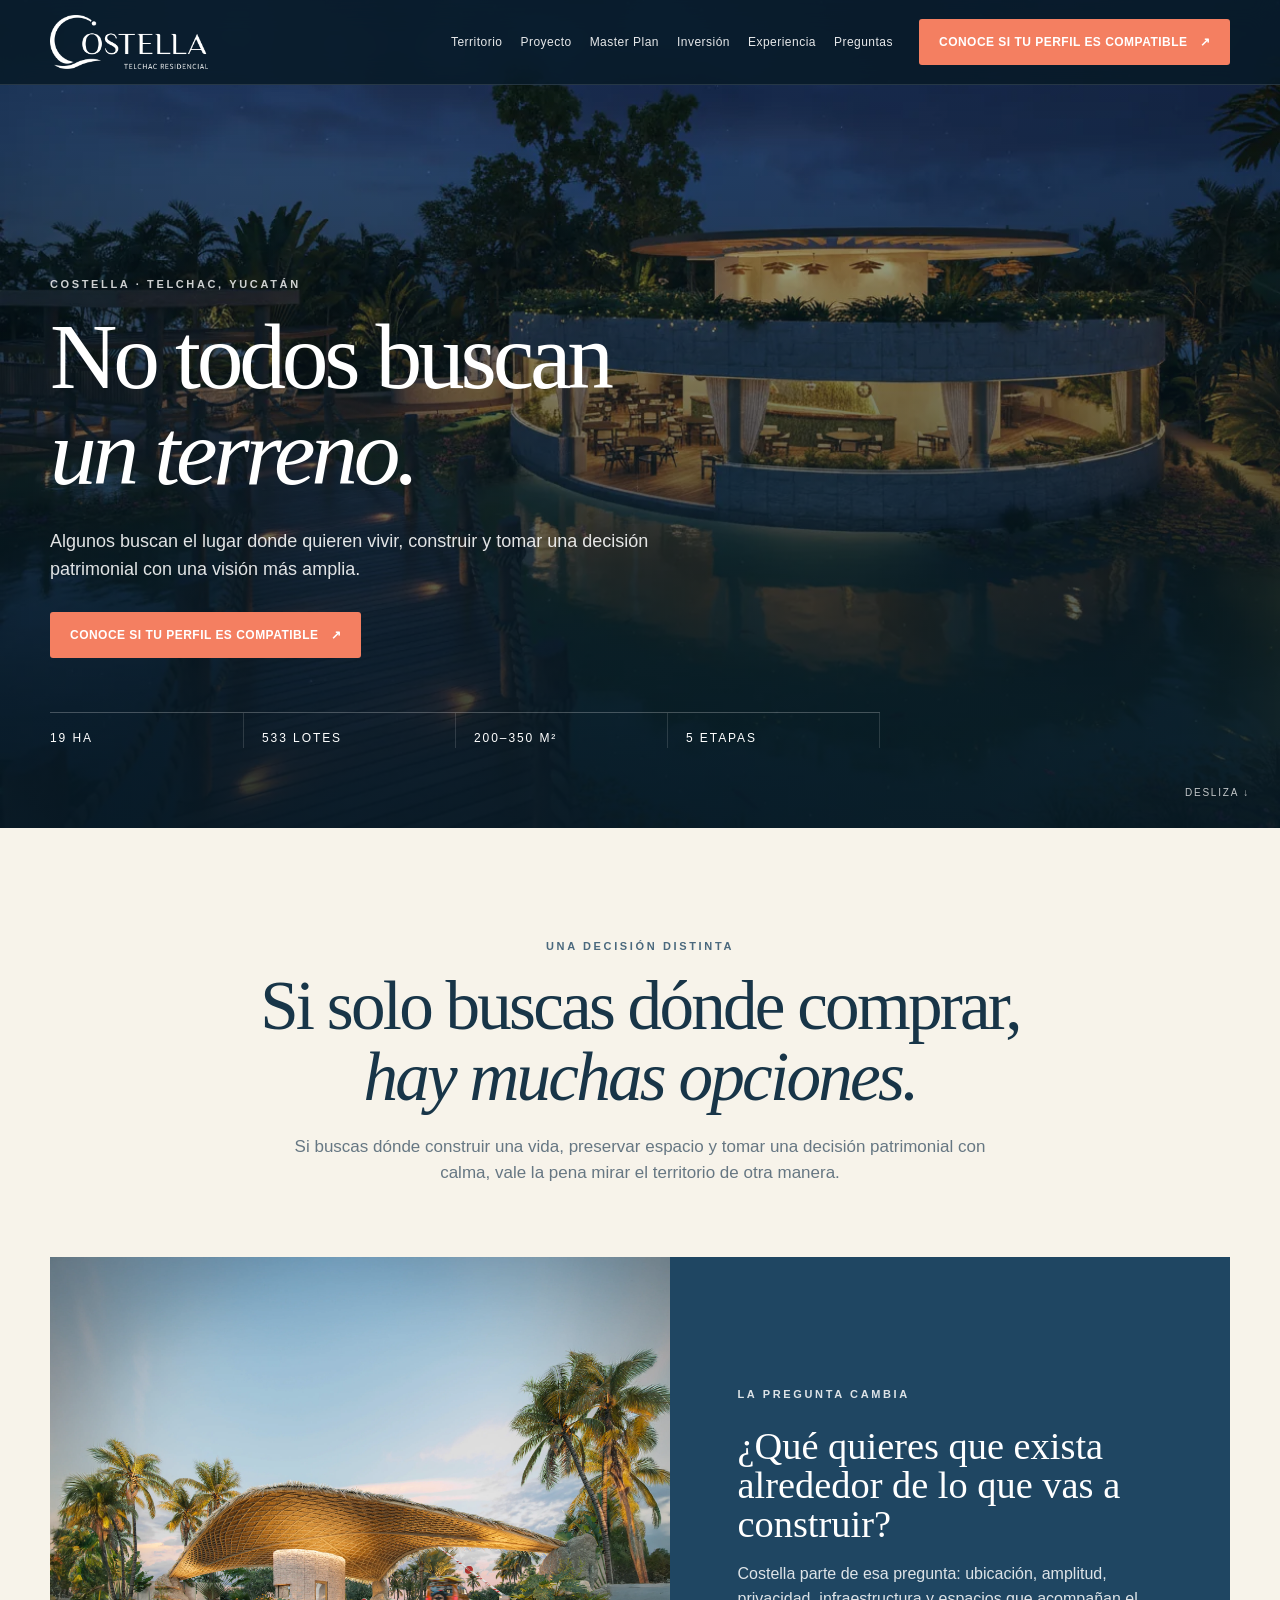
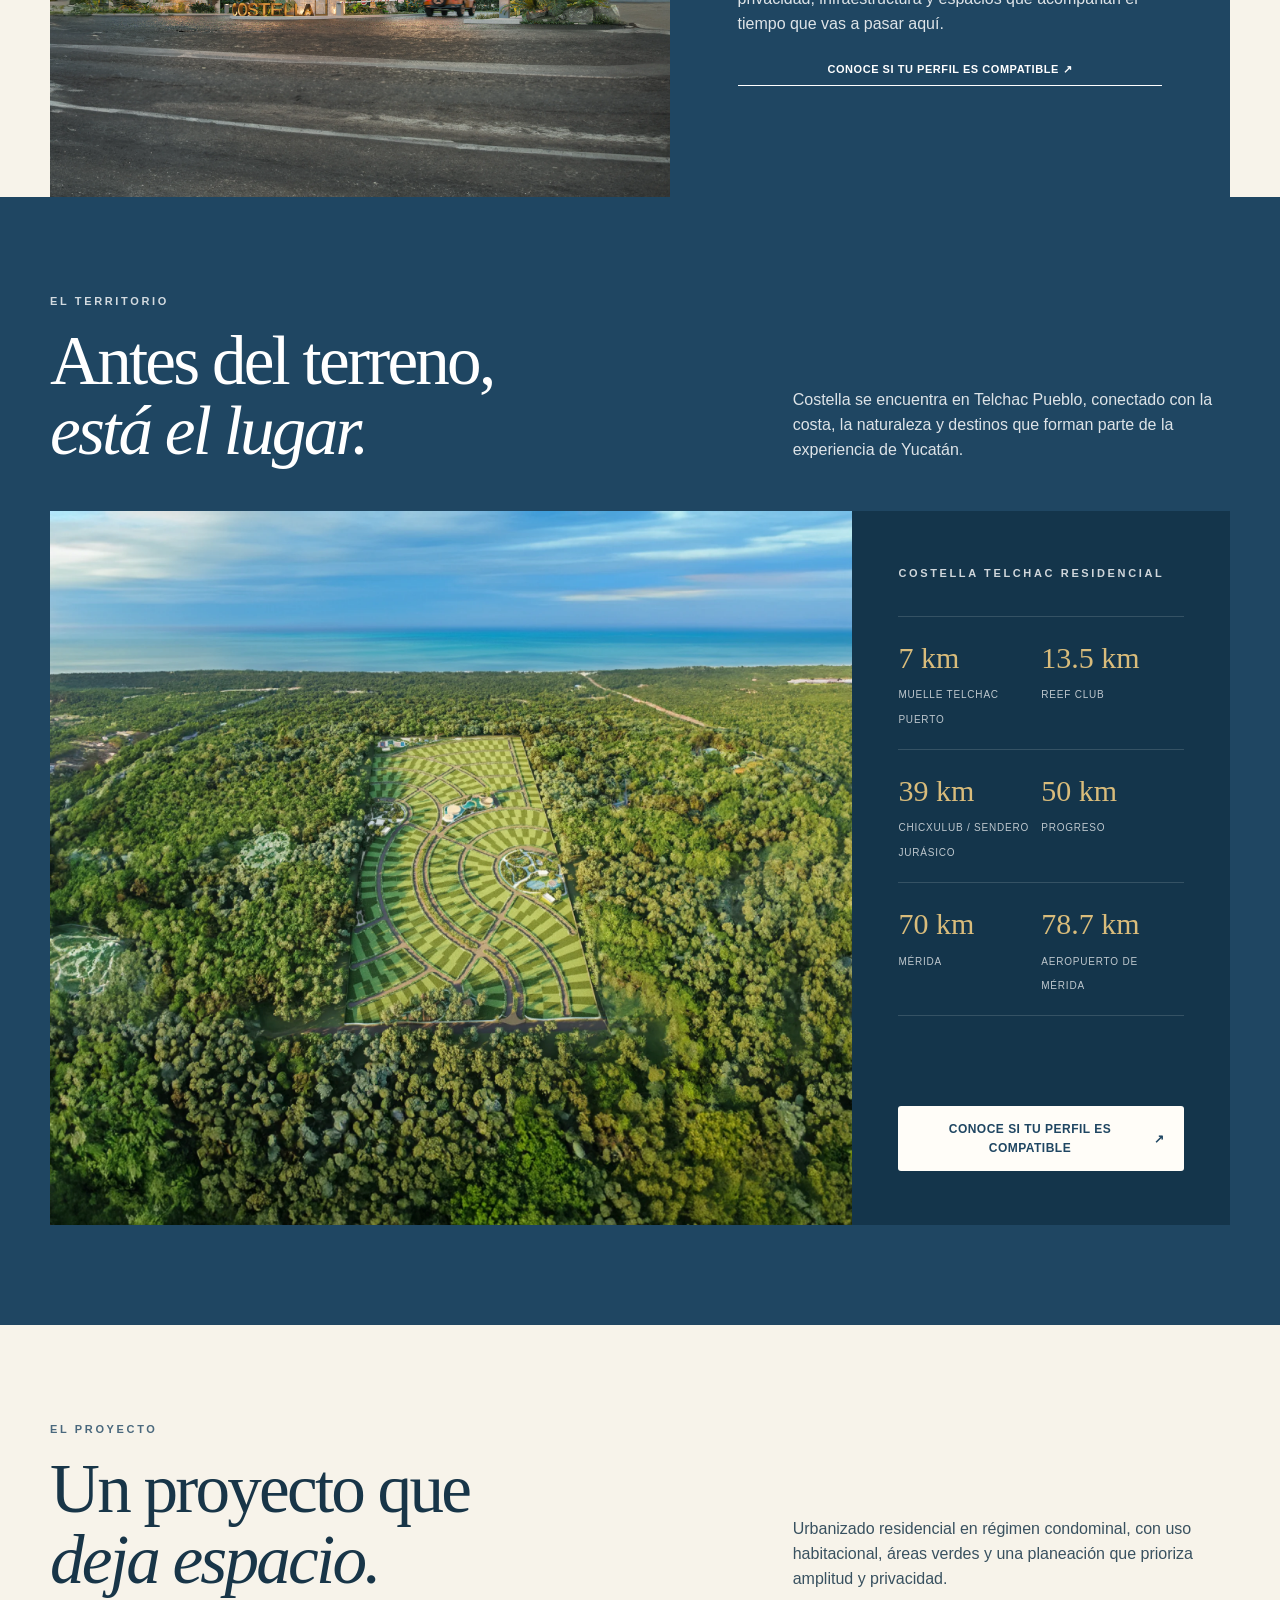
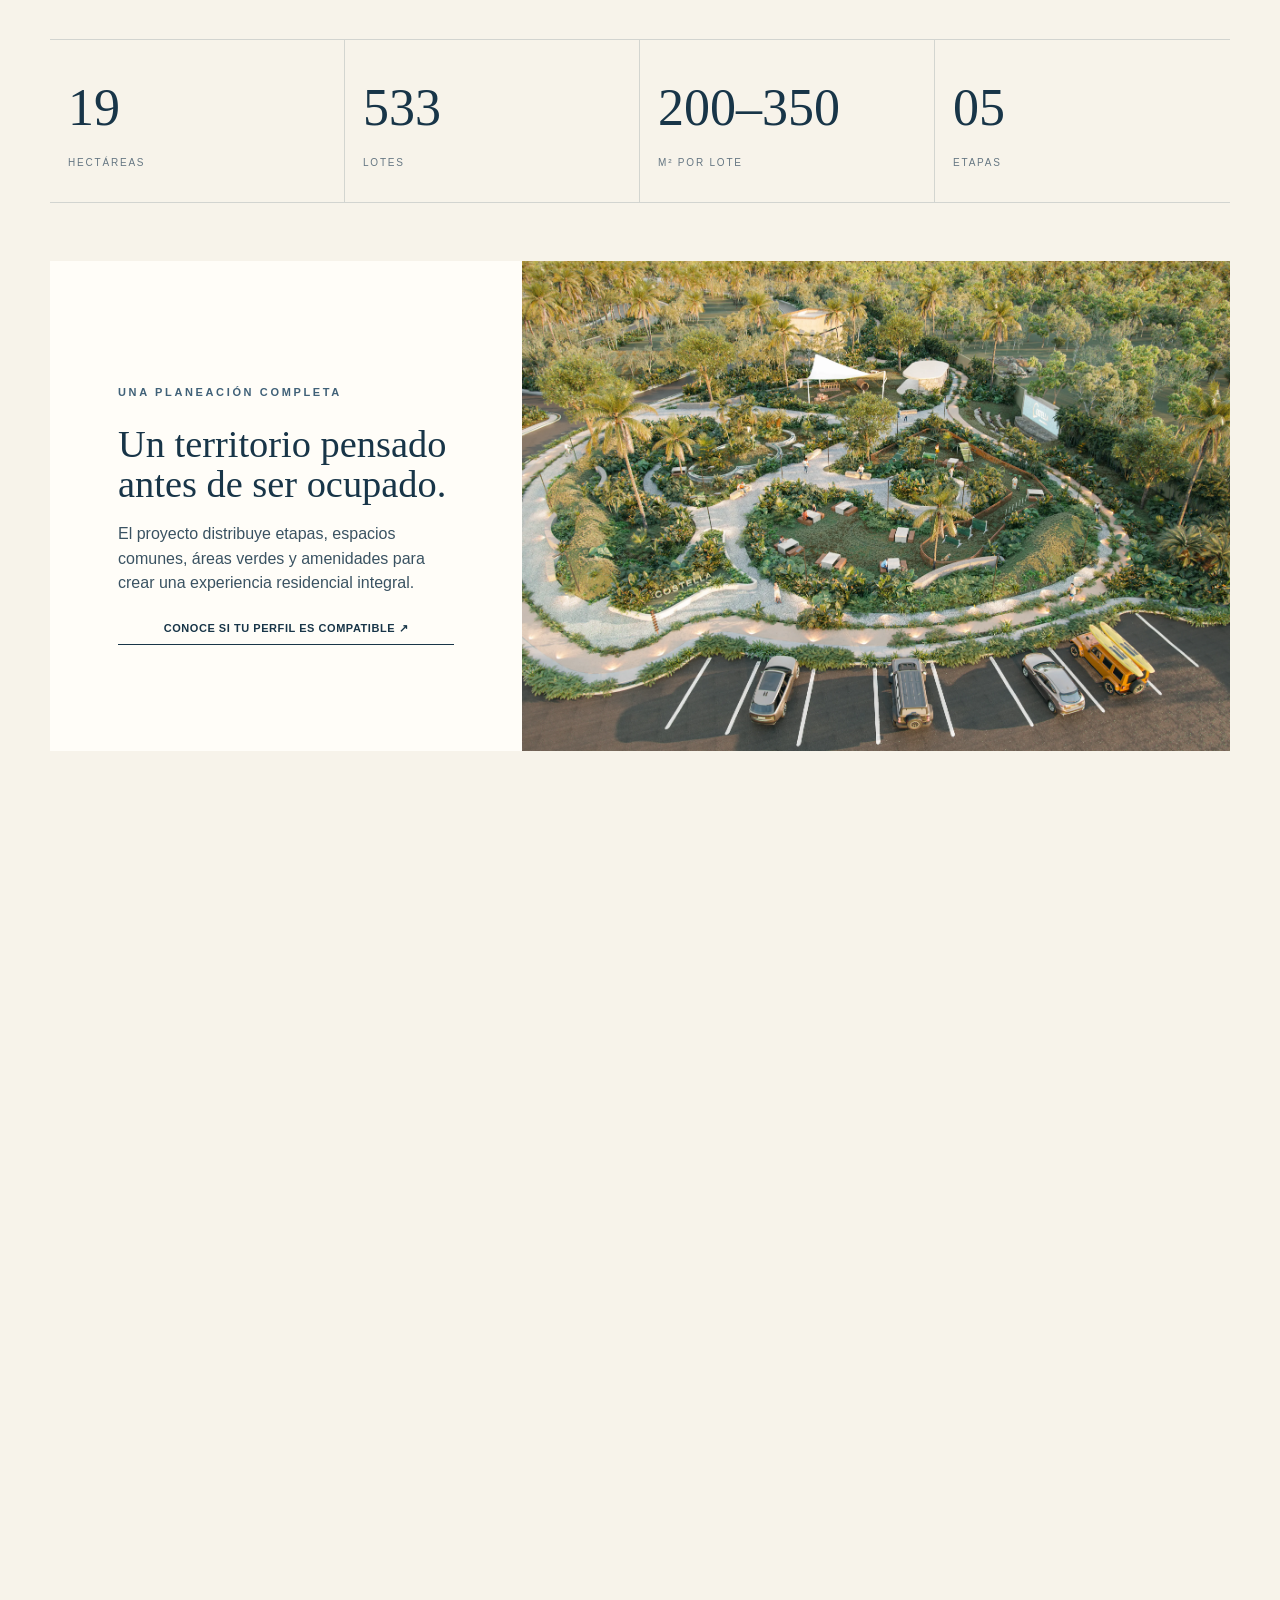
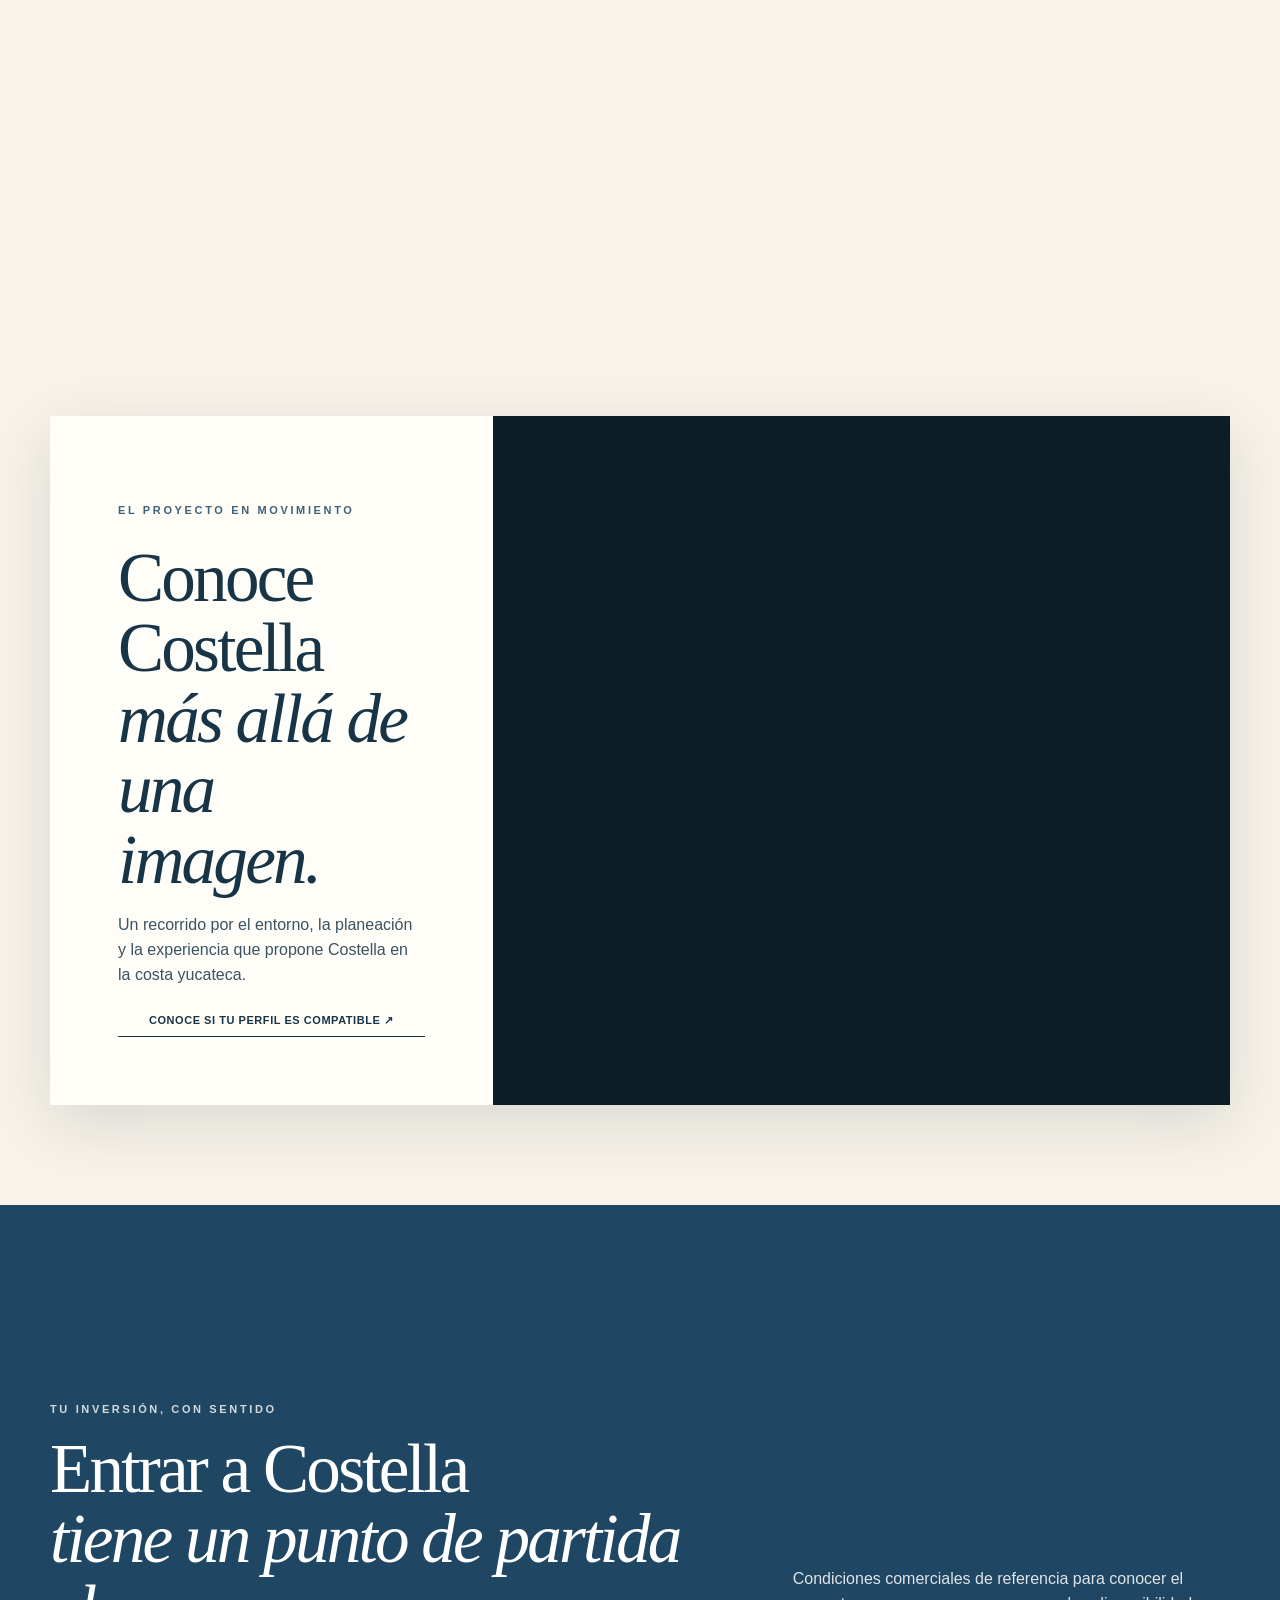
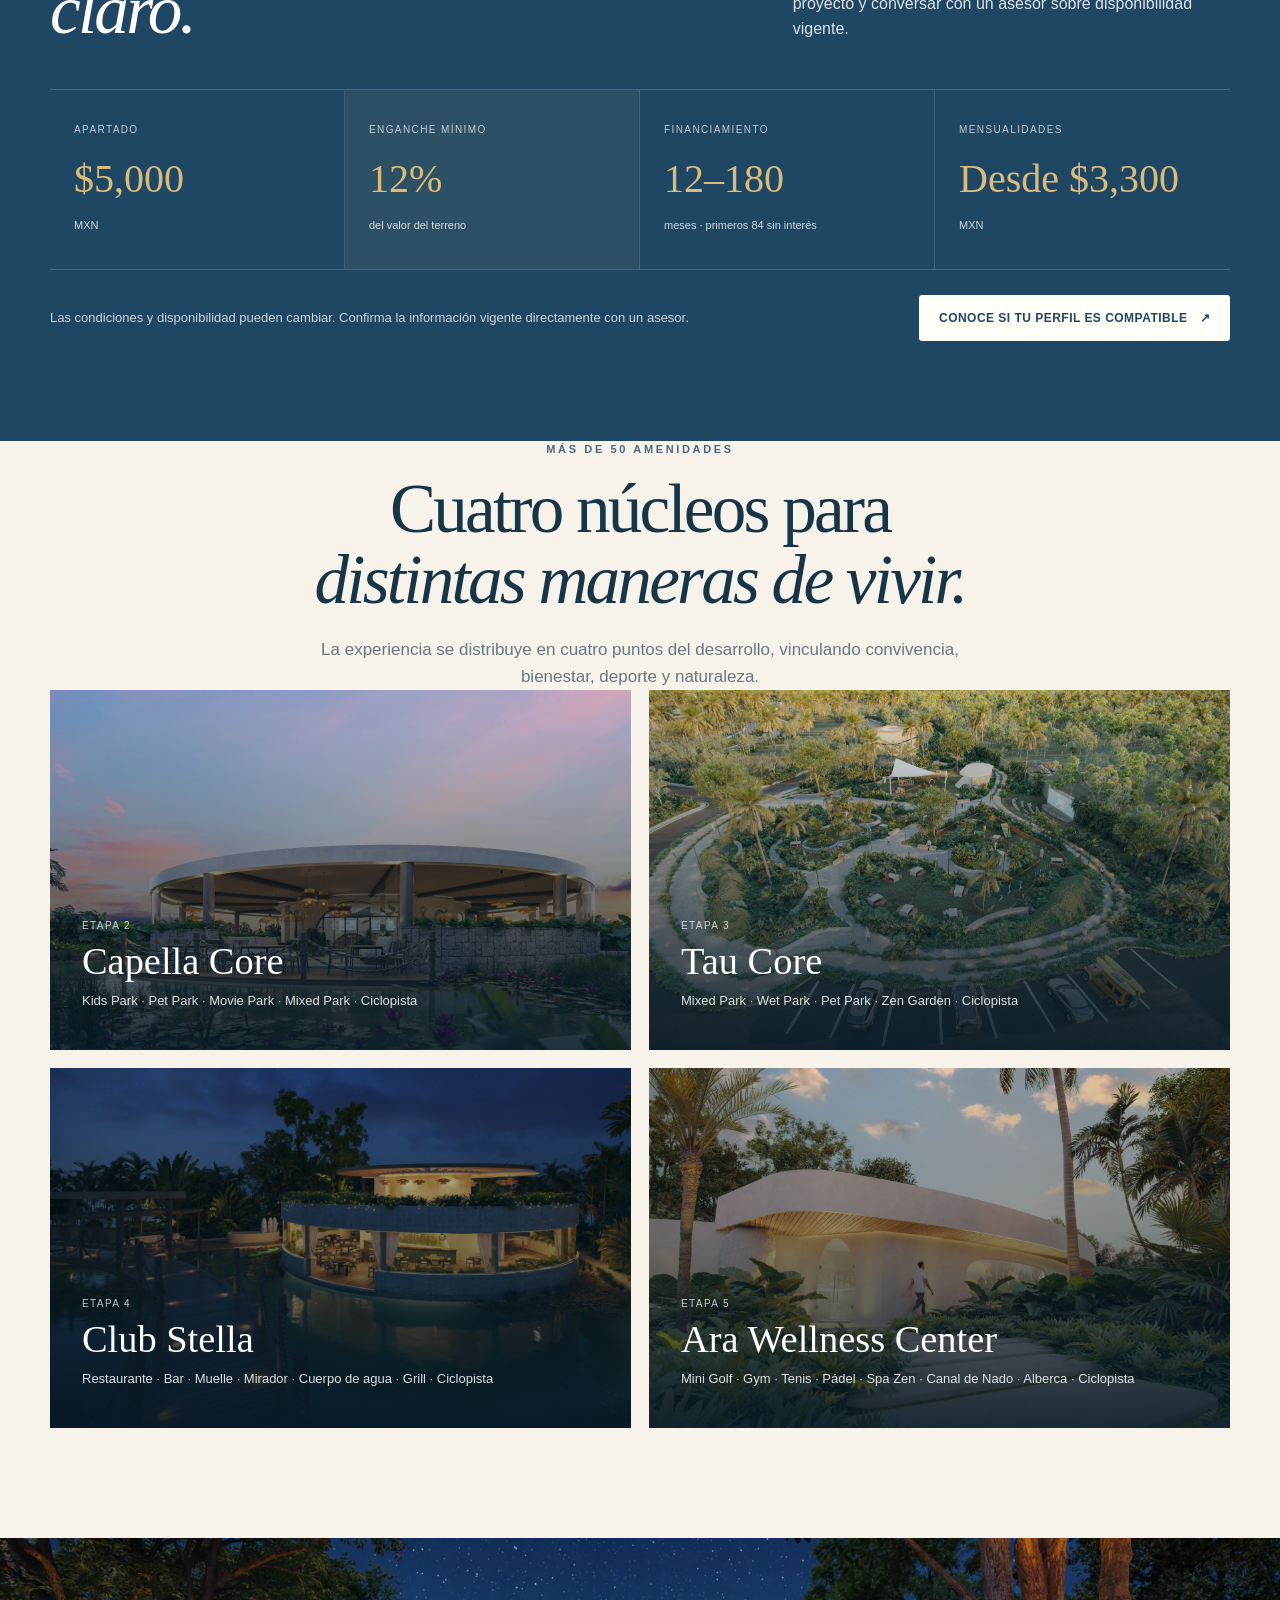
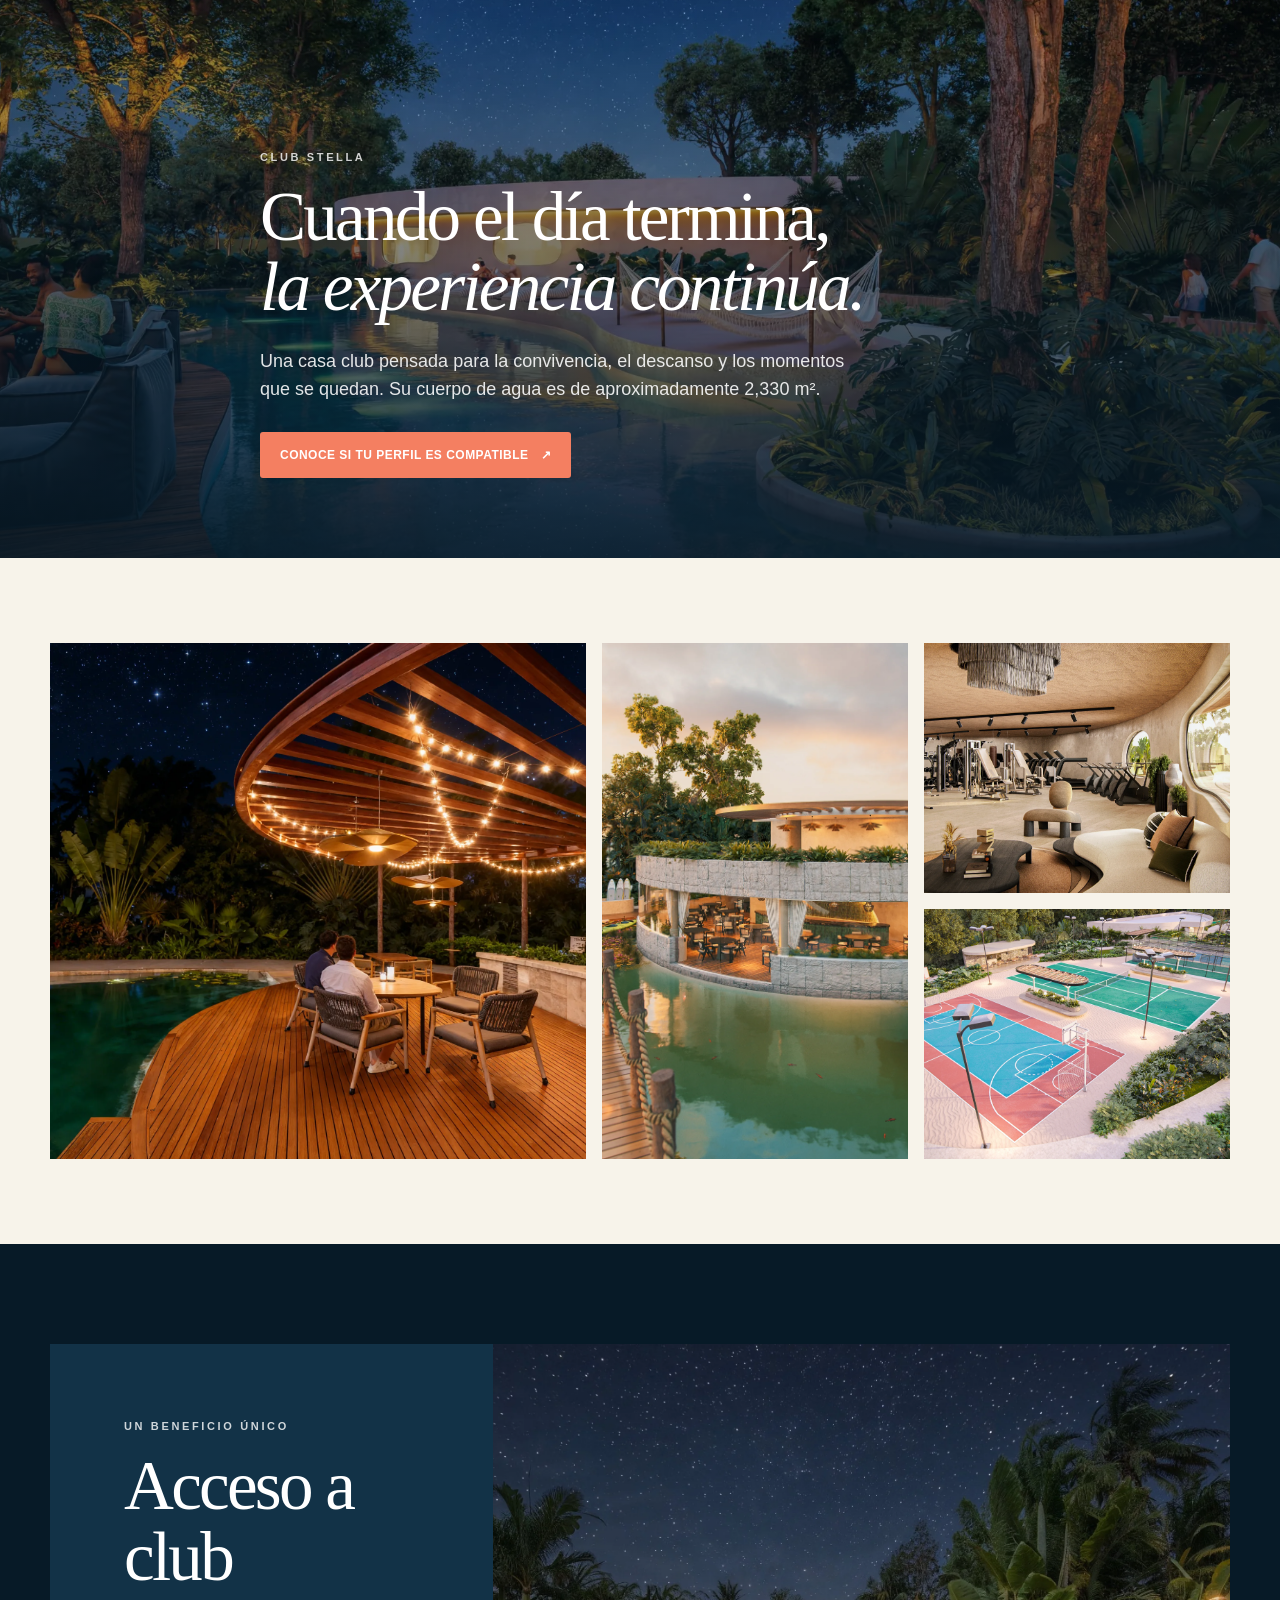
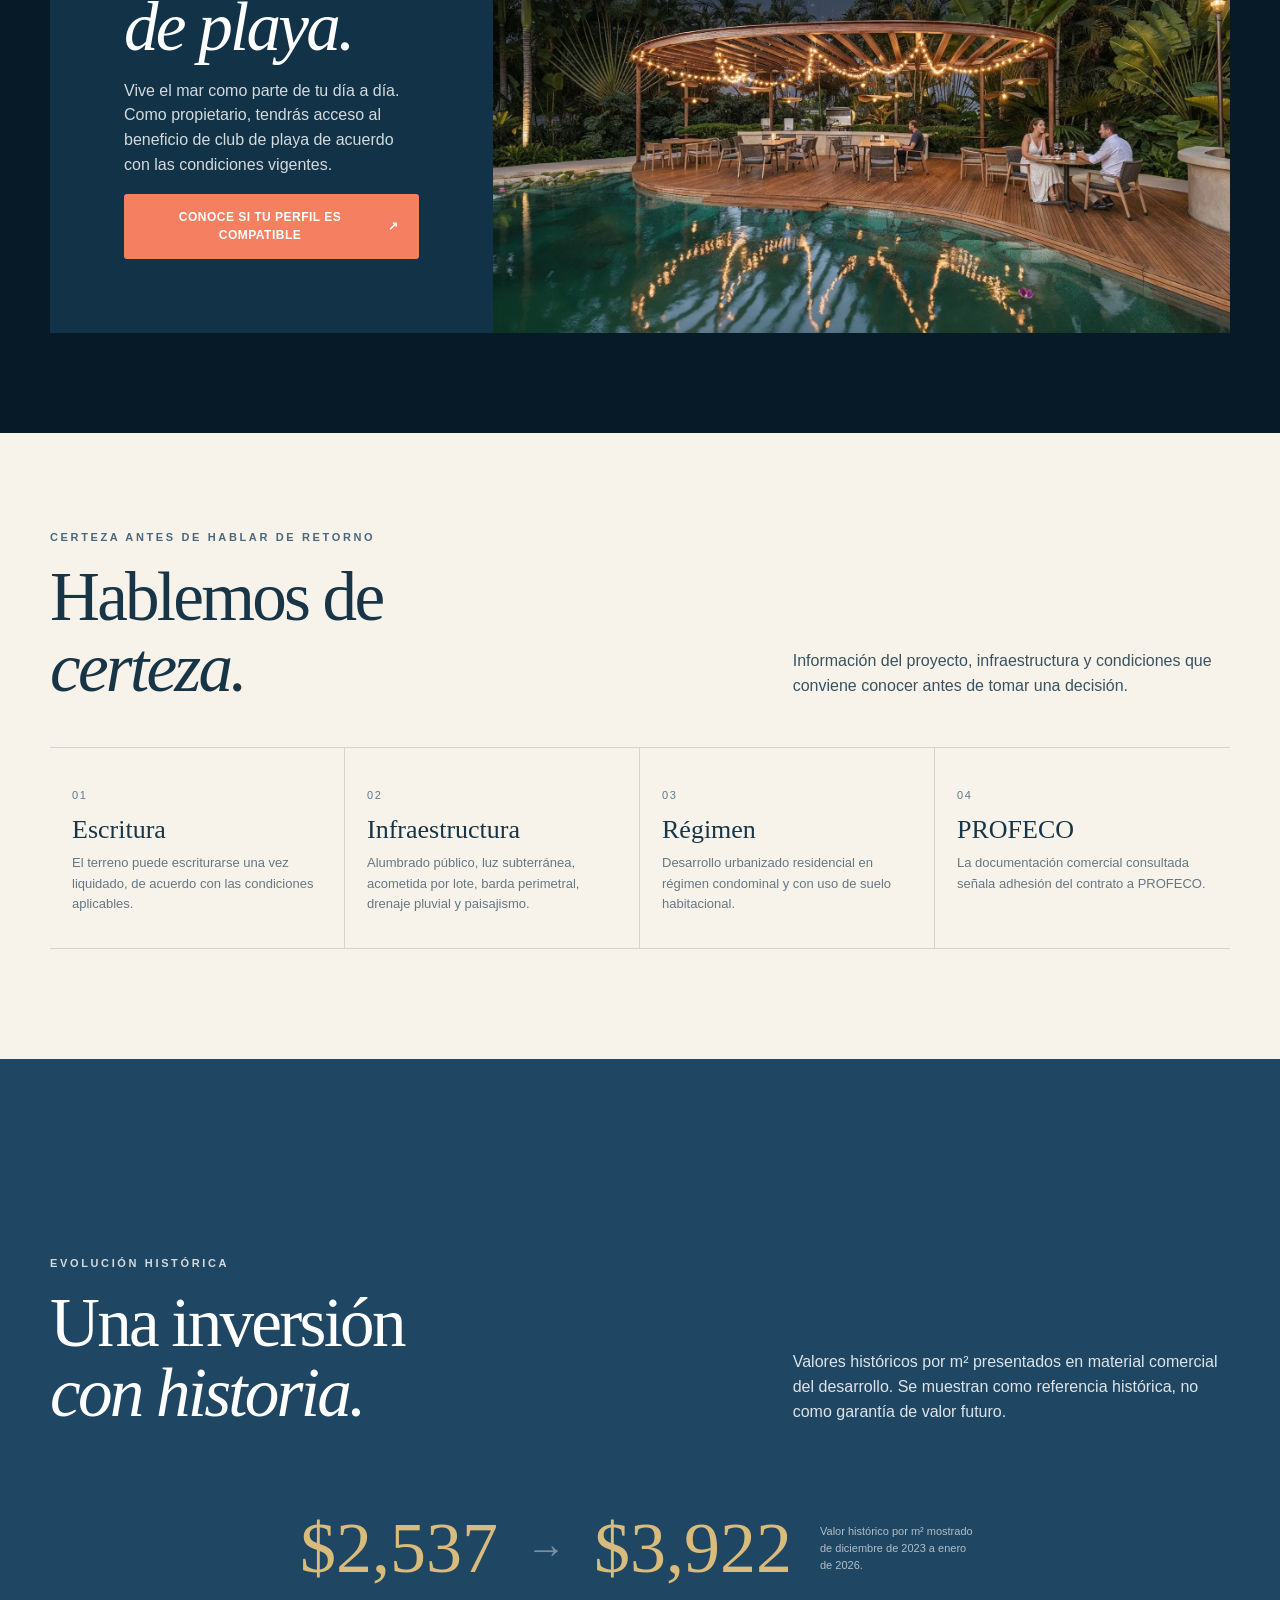
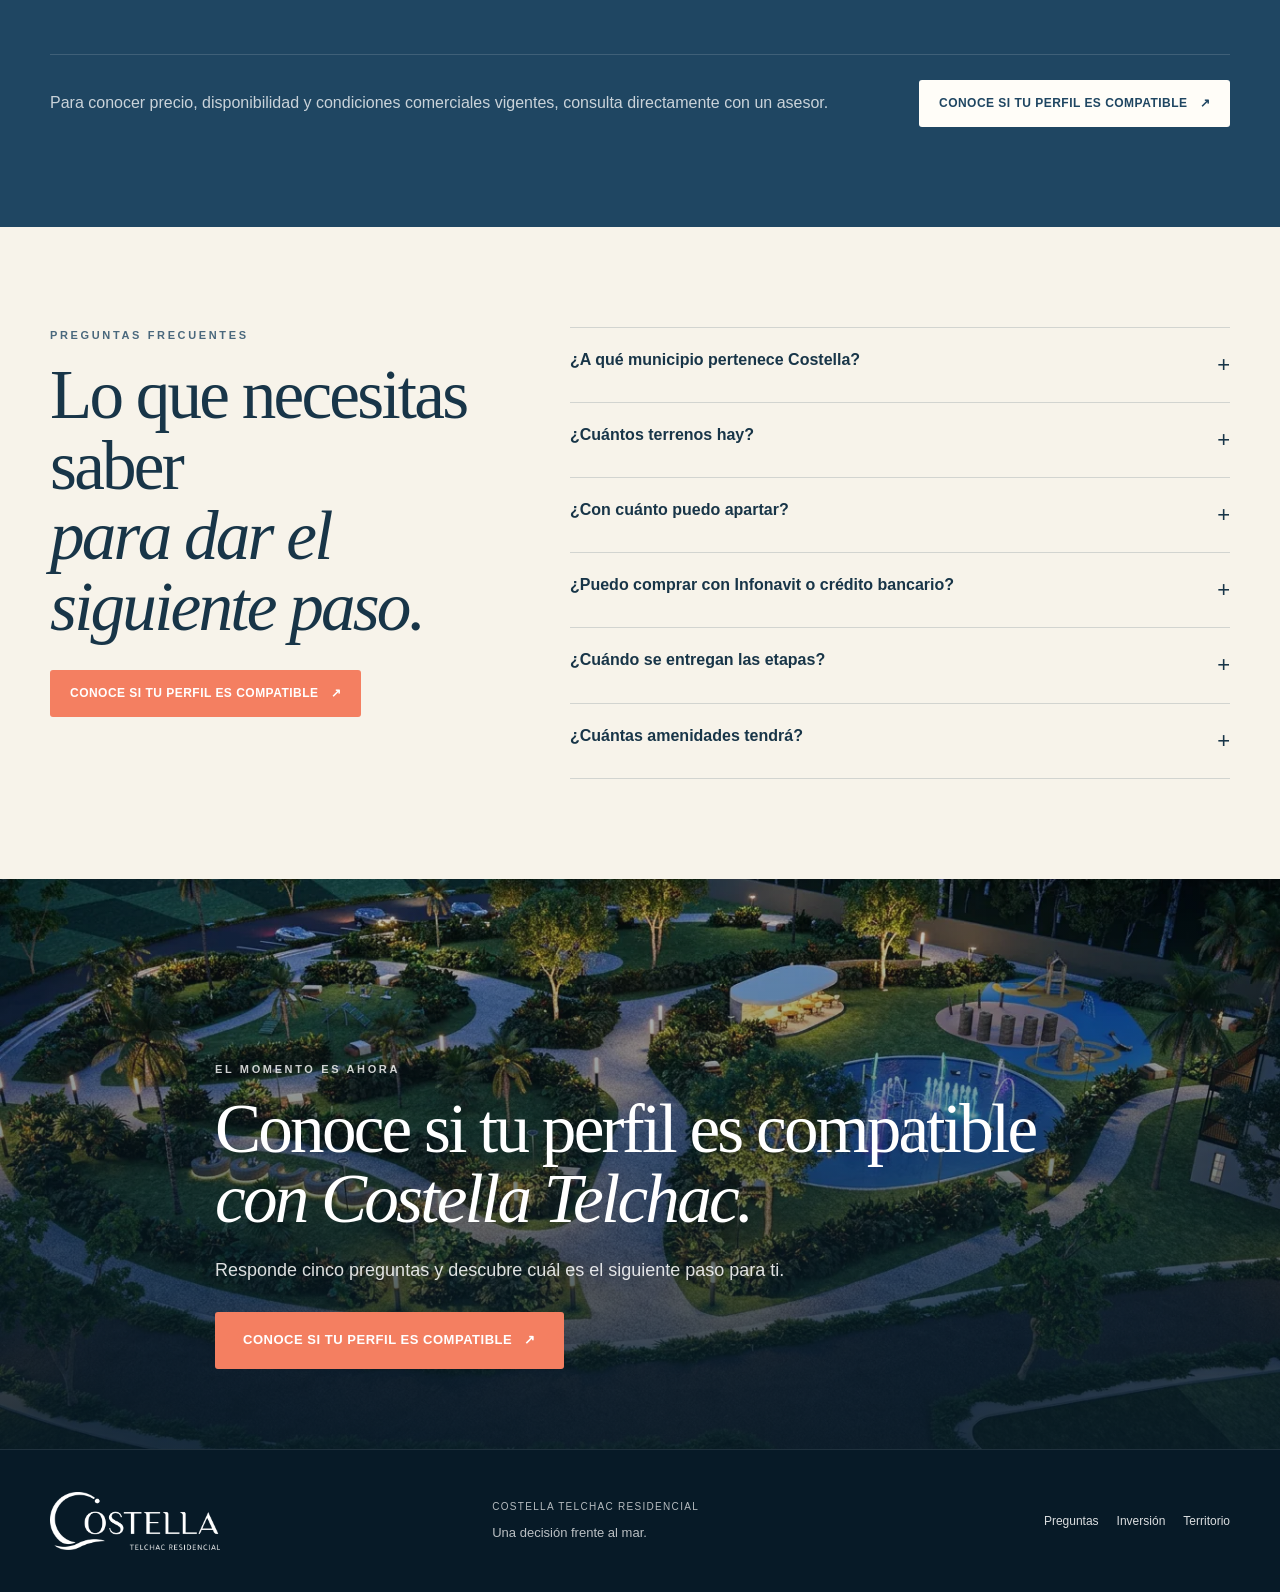
==== commit f1131fe4: "Costella v6" ====
--- a/index.html
+++ b/index.html
@@ -238,12 +238,12 @@
         <section class="q-step" data-step="2"><span class="q-num">02</span><h3>¿Para qué buscas un terreno residencial?</h3><label><input type="radio" name="q2" value="build"><span>Construir mi casa</span></label><label><input type="radio" name="q2" value="invest"><span>Invertir y construir patrimonio</span></label><label><input type="radio" name="q2" value="resell"><span>Comprar para vender después</span></label><label><input type="radio" name="q2" value="explore"><span>Todavía estoy explorando</span></label></section>
         <section class="q-step" data-step="3"><span class="q-num">03</span><h3>¿Qué tan cómodo te resulta un proyecto con entregas progresivas?</h3><label><input type="radio" name="q3" value="2029"><span>2029 me funciona</span></label><label><input type="radio" name="q3" value="2030-plus"><span>Puedo esperar más allá de 2029</span></label><label><input type="radio" name="q3" value="before-2029"><span>Necesito antes de 2029</span></label><label><input type="radio" name="q3" value="unknown"><span>Aún no tengo claro mi horizonte</span></label></section>
         <section class="q-step" data-step="4"><span class="q-num">04</span><h3>¿Cuándo te gustaría tomar una decisión?</h3><label><input type="radio" name="q4" value="30-days"><span>En los próximos 30 días</span></label><label><input type="radio" name="q4" value="1-3-months"><span>En 1 a 3 meses</span></label><label><input type="radio" name="q4" value="3-6-months"><span>En 3 a 6 meses</span></label><label><input type="radio" name="q4" value="later"><span>Más adelante</span></label></section>
-        <section class="q-step" data-step="5"><span class="q-num">05</span><h3>¿Qué te gustaría hacer después de conocer Costella?</h3><label><input type="radio" name="q5" value="call"><span>Agendar una videollamada</span></label><label><input type="radio" name="q5" value="webinar"><span>Conocer el próximo webinar</span></label><label><input type="radio" name="q5" value="info"><span>Revisar la información antes</span></label><label><input type="radio" name="q5" value="explore"><span>Explorar otros proyectos</span></label></section>
+        <section class="q-step" data-step="5"><span class="q-num">05</span><h3>¿Qué te gustaría hacer después de conocer Costella?</h3><label><input type="radio" name="q5" value="call"><span>Agenda una videollamada</span></label><label><input type="radio" name="q5" value="conditions"><span>Revisar condiciones comerciales y disponibilidad</span></label><label><input type="radio" name="q5" value="info"><span>Revisar la información antes</span></label><label><input type="radio" name="q5" value="explore"><span>Explorar otros proyectos</span></label></section>
         <div class="form-actions"><button type="button" class="back-btn" id="backBtn">← Atrás</button><button type="button" class="cta cta-primary" id="nextBtn">Continuar <span>→</span></button></div>
         <p class="form-status" id="formStatus"></p>
       </form>
       <section class="result-panel" id="resultPanel" hidden>
-        <p class="eyebrow ink">RESULTADO</p><h3 id="resultTitle"></h3><div id="resultBody"></div><p class="urgency" id="resultUrgency" hidden></p><div class="result-actions"><a class="cta cta-primary" id="bookingBtn" href="#" target="_blank" rel="noopener" hidden>Agenda una videollamada <span>↗</span></a><a class="cta cta-secondary" id="webinarBtn" href="#" target="_blank" rel="noopener" hidden>Conoce el próximo webinar <span>↗</span></a></div><div class="alt-form" id="altForm" hidden><h4>Cuéntanos qué estás buscando</h4><form id="alternativeForm"><input type="text" name="name" placeholder="Nombre" required><input type="tel" name="whatsapp" placeholder="WhatsApp" required><input type="email" name="email" placeholder="Correo" required><select name="budget" required><option value="">¿Cuánto te gustaría invertir?</option><option>$50,000–$99,999</option><option>$100,000–$199,999</option><option>$200,000–$399,999</option><option>$400,000 o más</option><option>Todavía no lo sé</option></select><textarea name="interest" rows="3" placeholder="¿Qué estás buscando en un proyecto?" required></textarea><button class="cta cta-primary" type="submit">Quiero conocer otro proyecto <span>↗</span></button><p id="altStatus"></p></form></div></section>
+        <p class="eyebrow ink">RESULTADO</p><h3 id="resultTitle"></h3><div id="resultBody"></div><div class="result-actions"><a class="cta cta-primary" id="bookingBtn" href="https://calendly.com/somosamco/30min" target="_blank" rel="noopener">Agenda una videollamada <span>↗</span></a></div><div class="alt-form" id="altForm" hidden><h4>Cuéntanos qué estás buscando</h4><form id="alternativeForm"><input type="text" name="name" placeholder="Nombre" required><input type="tel" name="whatsapp" placeholder="WhatsApp" required><input type="email" name="email" placeholder="Correo" required><select name="budget" required><option value="">¿Cuánto te gustaría invertir?</option><option>$50,000–$99,999</option><option>$100,000–$199,999</option><option>$200,000–$399,999</option><option>$400,000 o más</option><option>Todavía no lo sé</option></select><textarea name="interest" rows="3" placeholder="¿Qué estás buscando en un proyecto?" required></textarea><button class="cta cta-primary" type="submit">Quiero conocer otro proyecto <span>↗</span></button><p id="altStatus"></p></form></div></section>
     </div>
   </div>
 
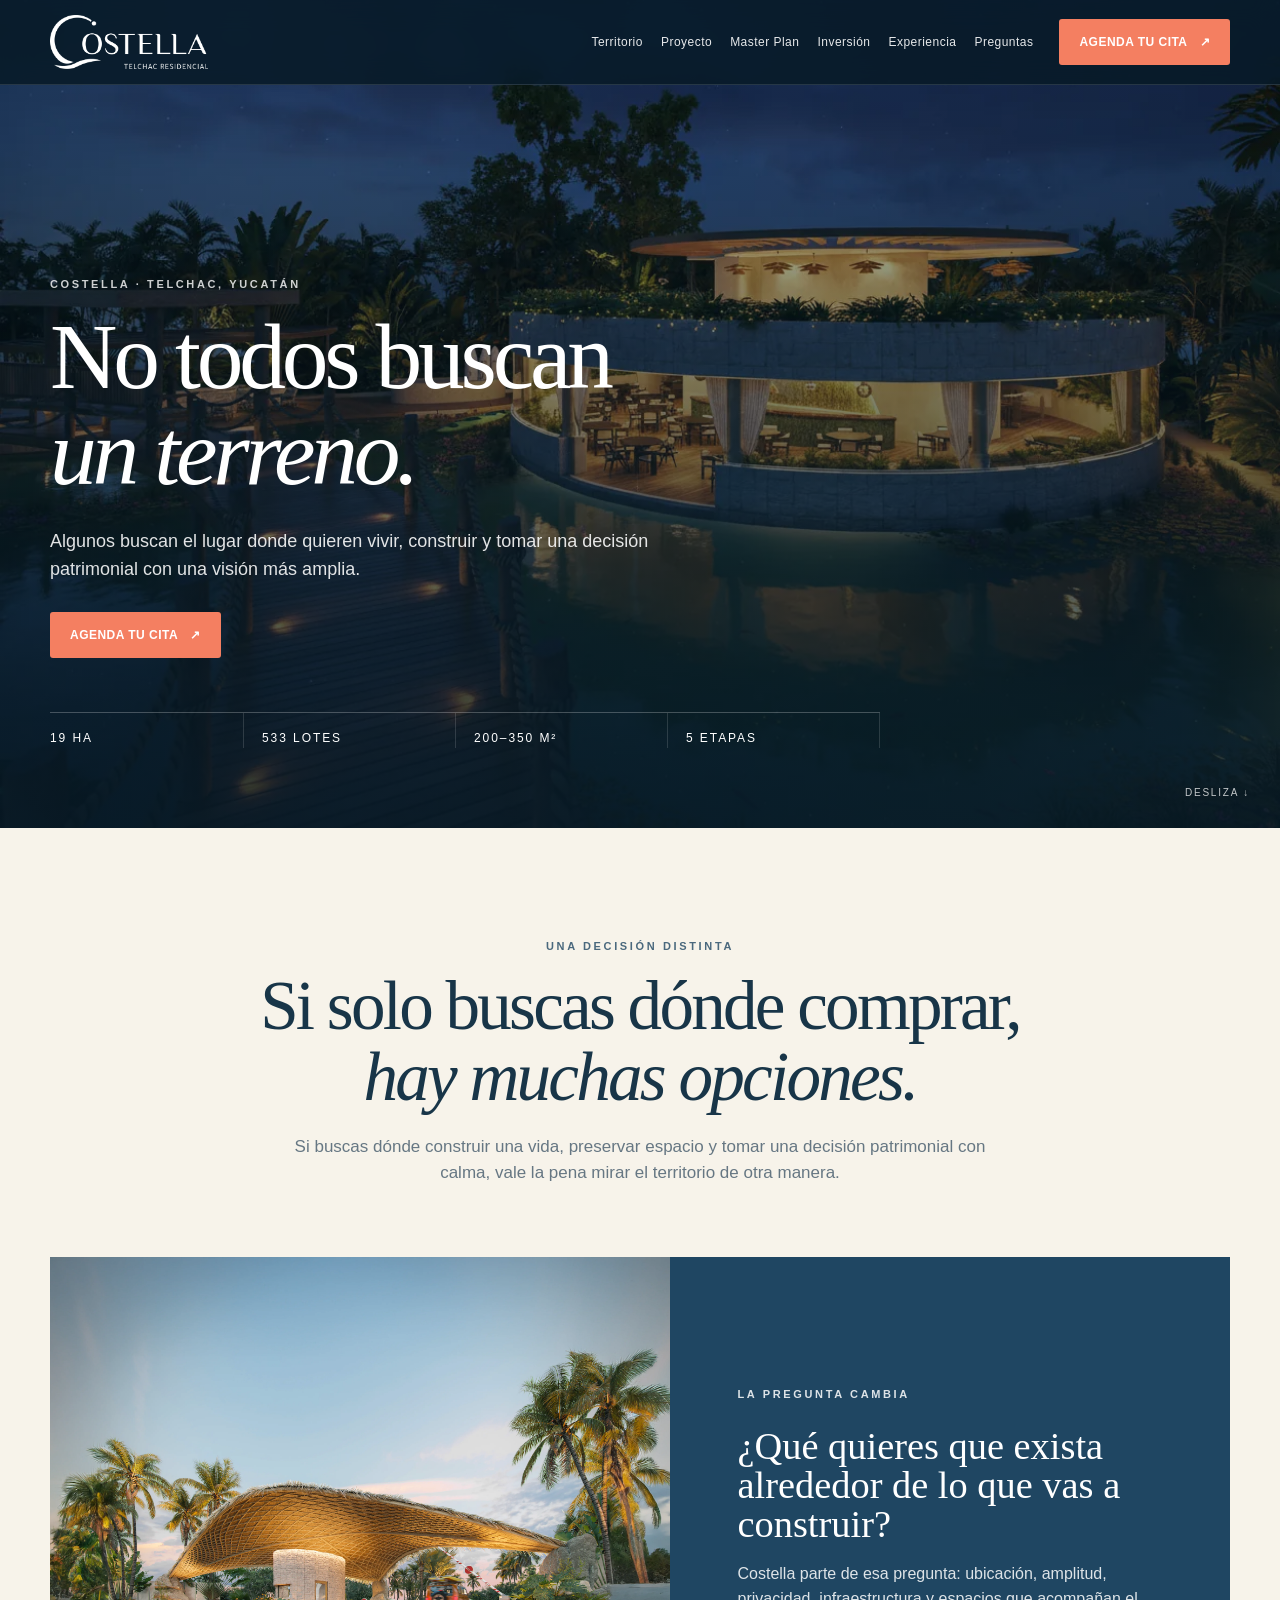
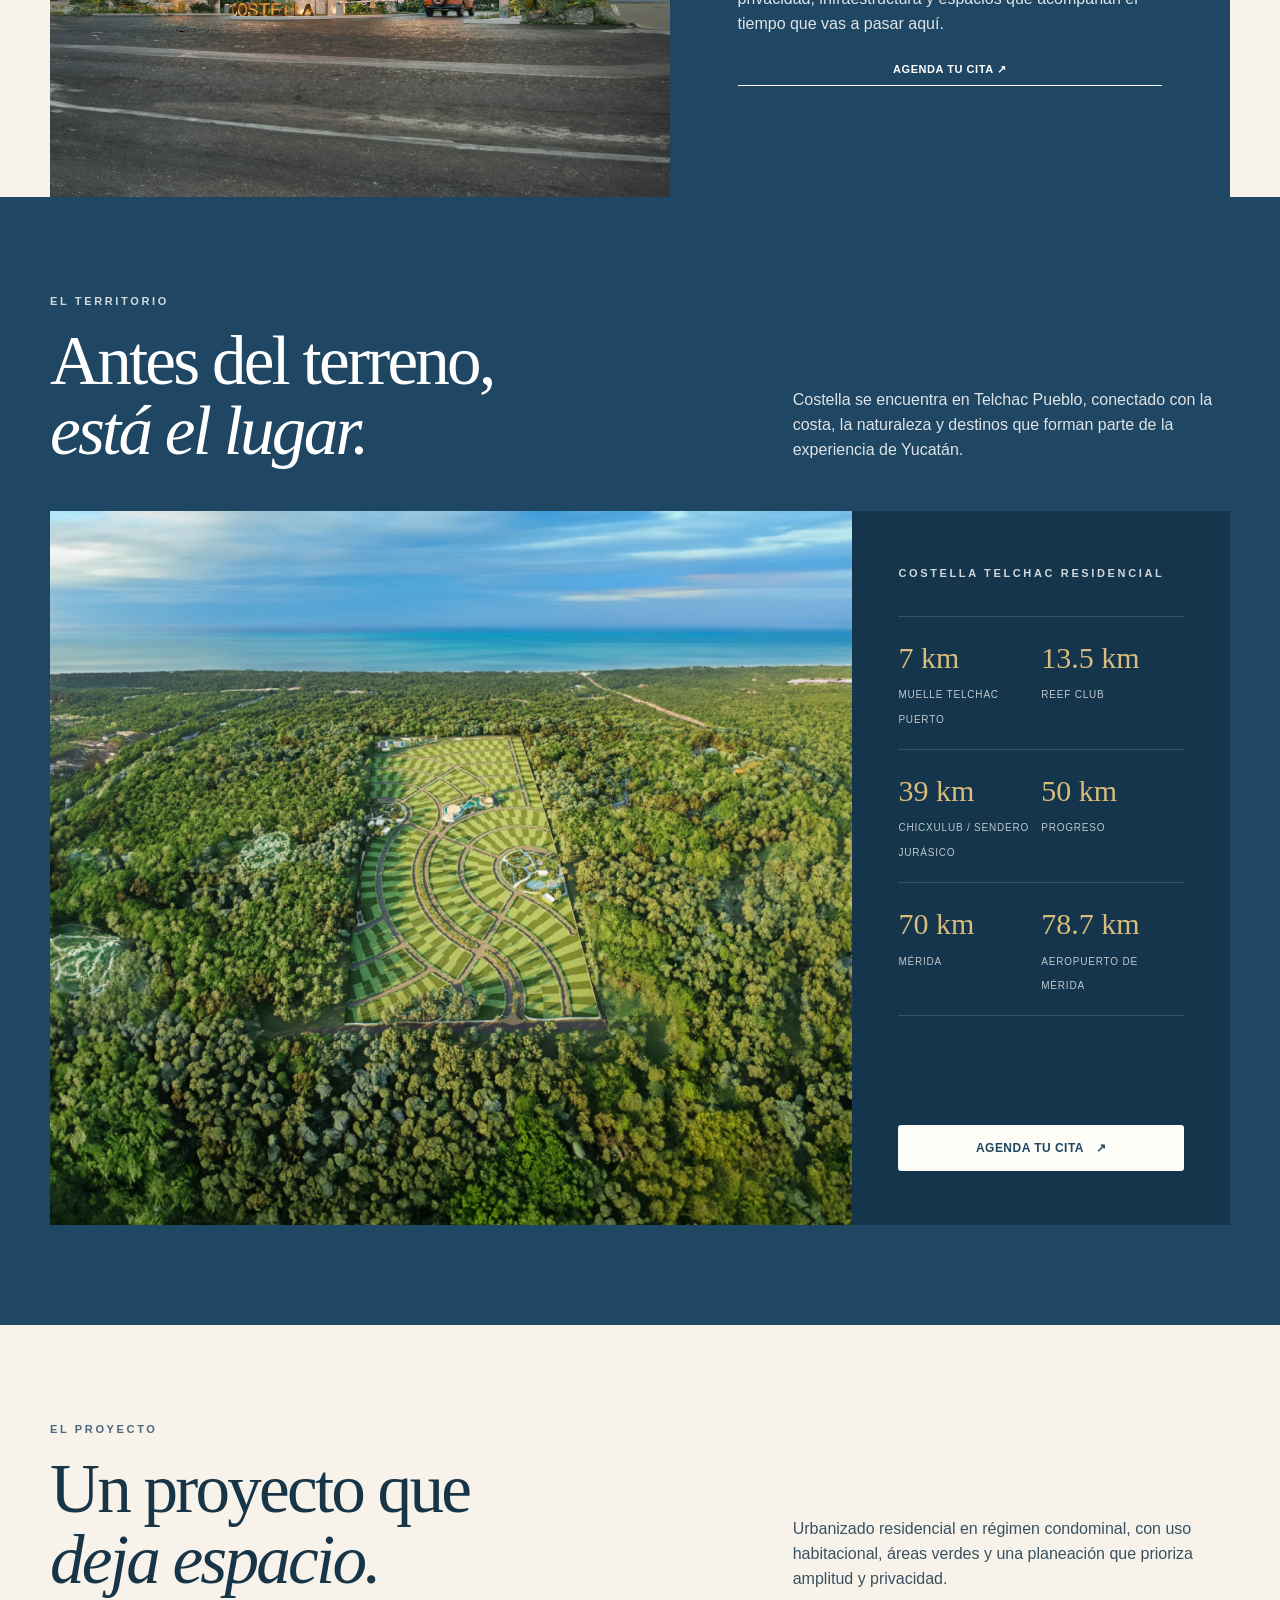
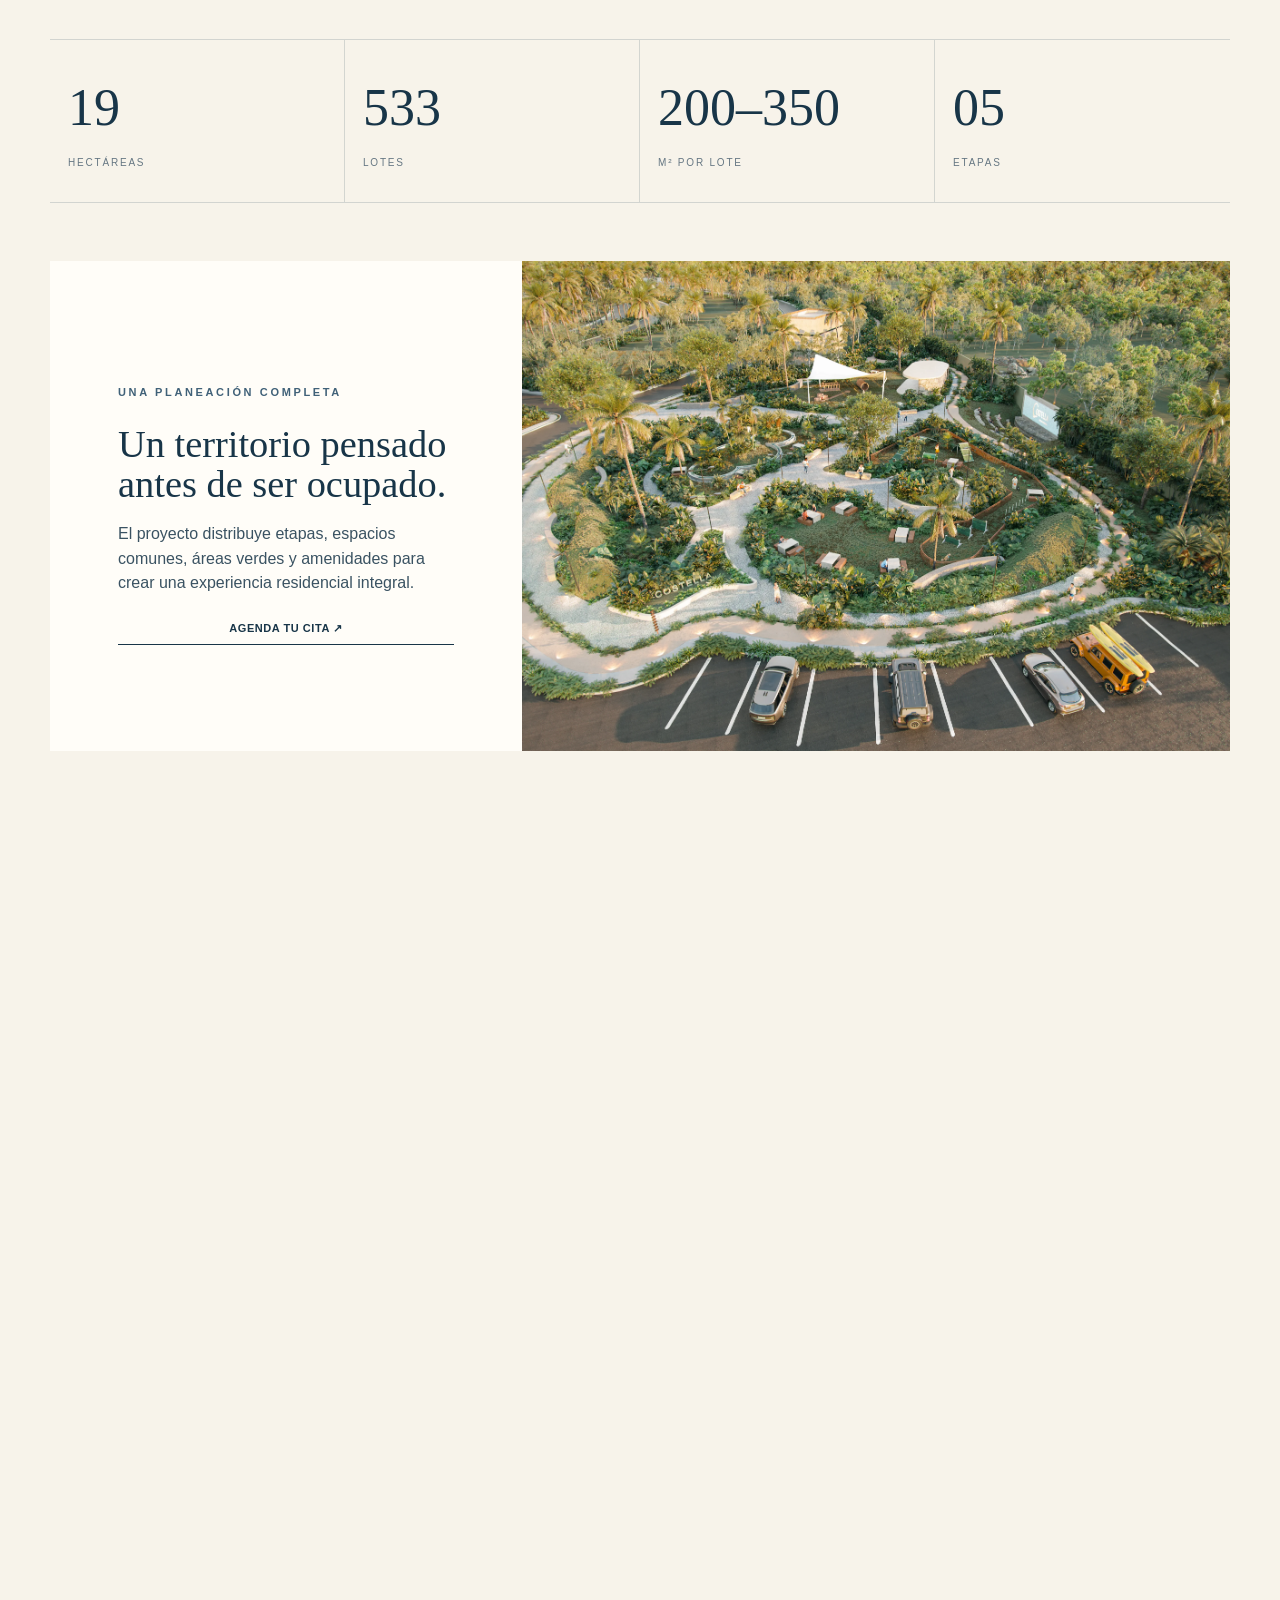
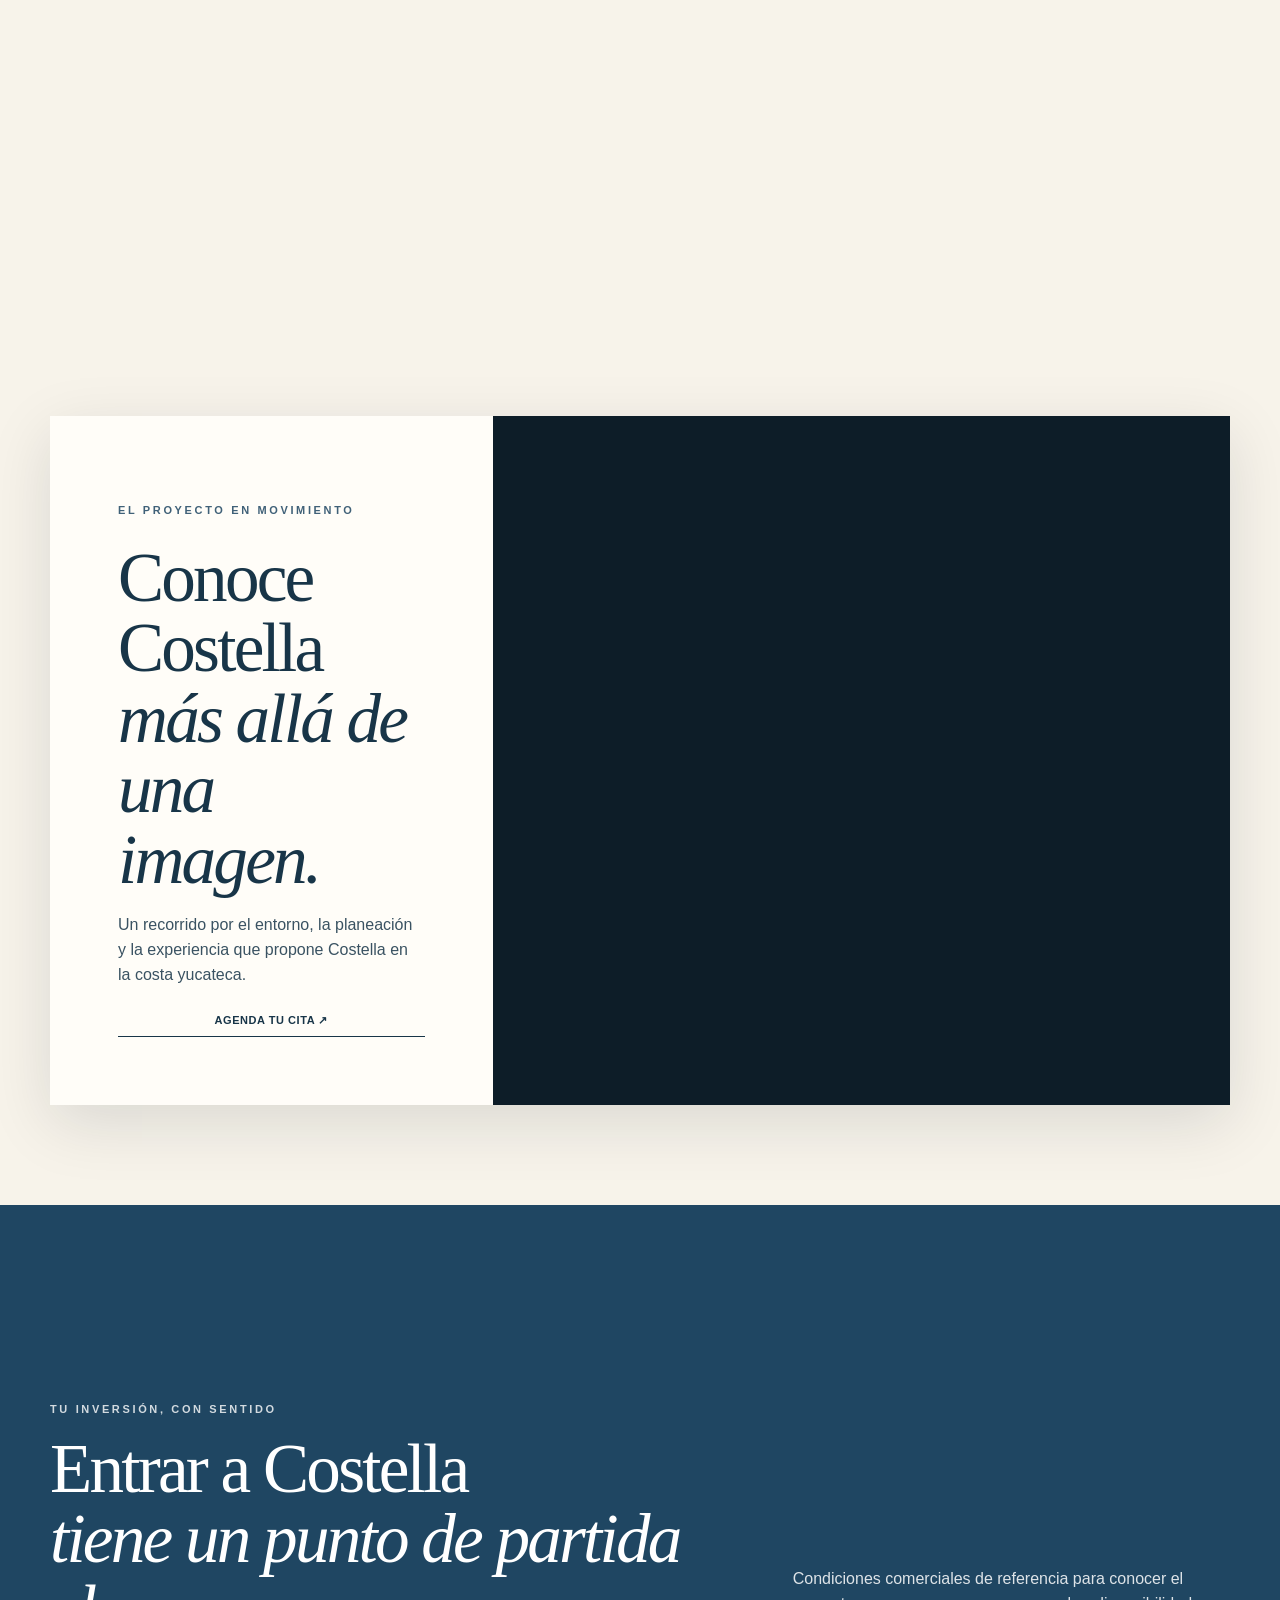
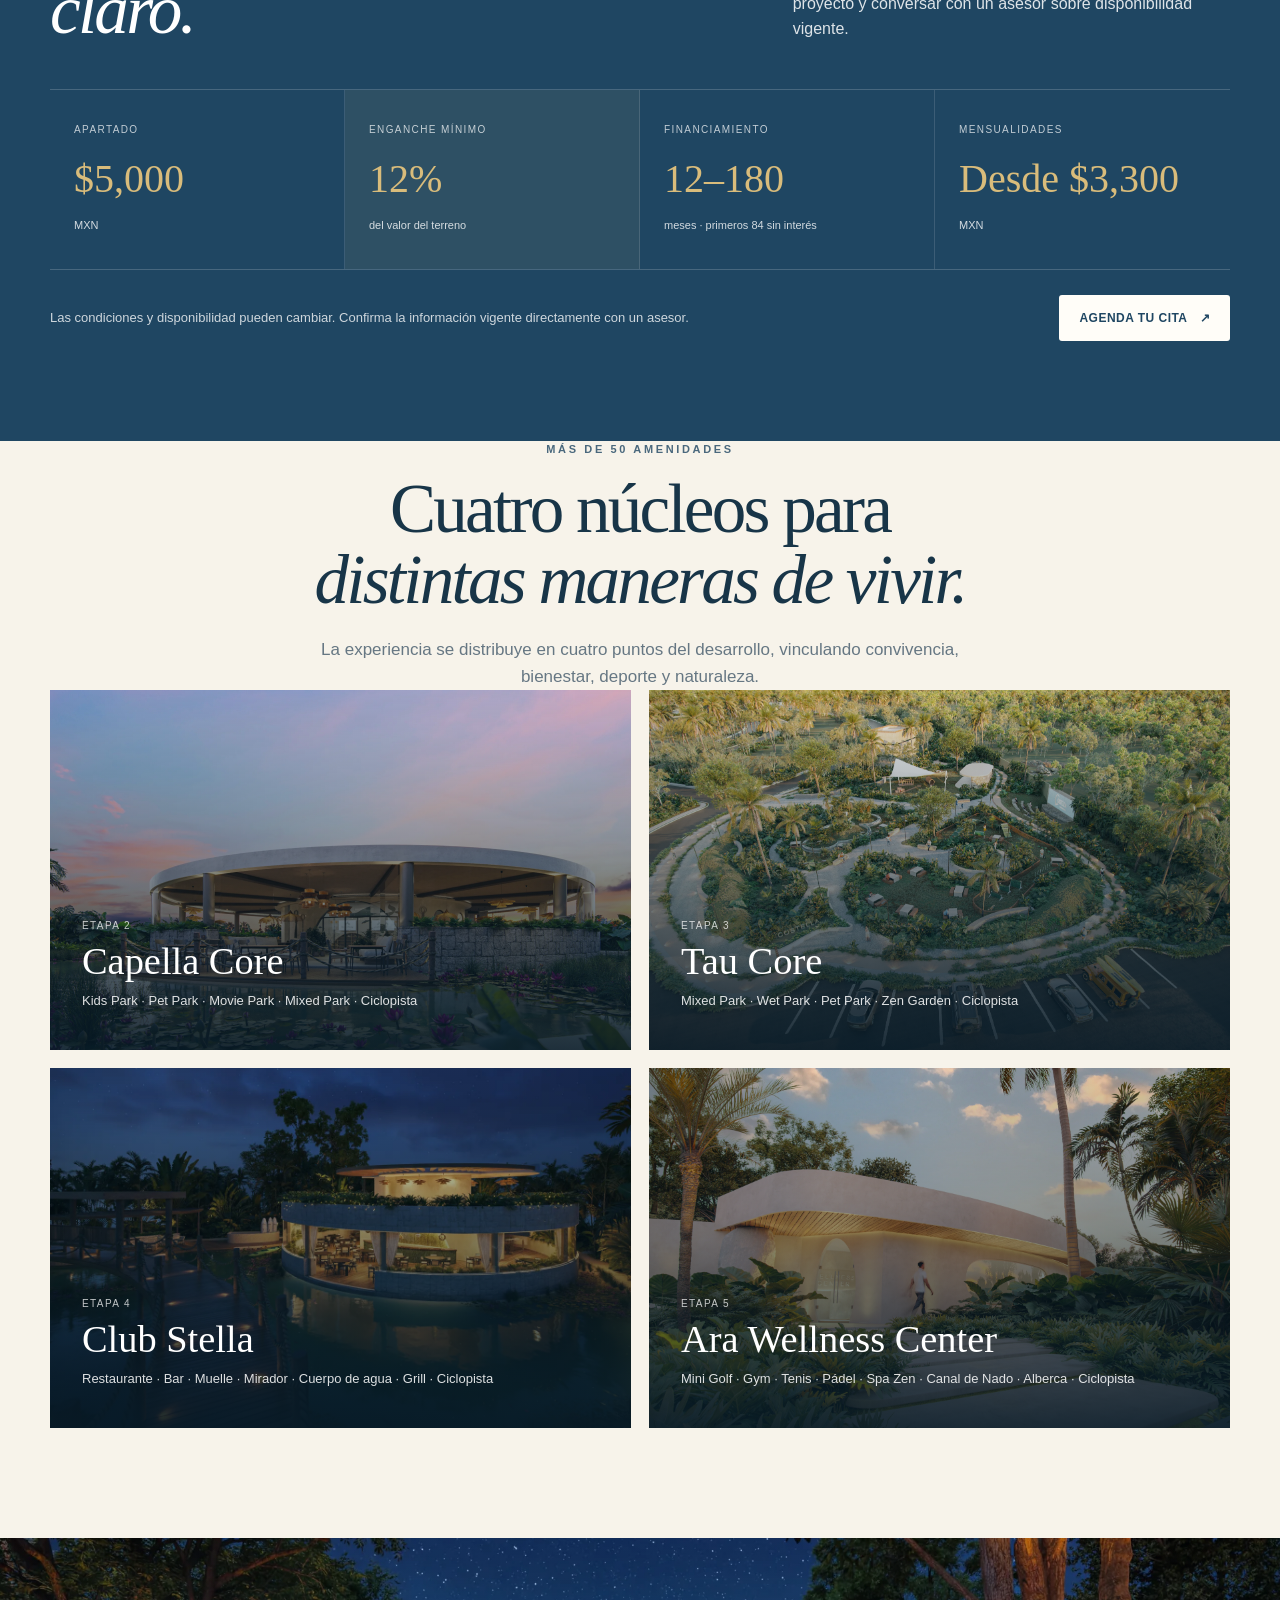
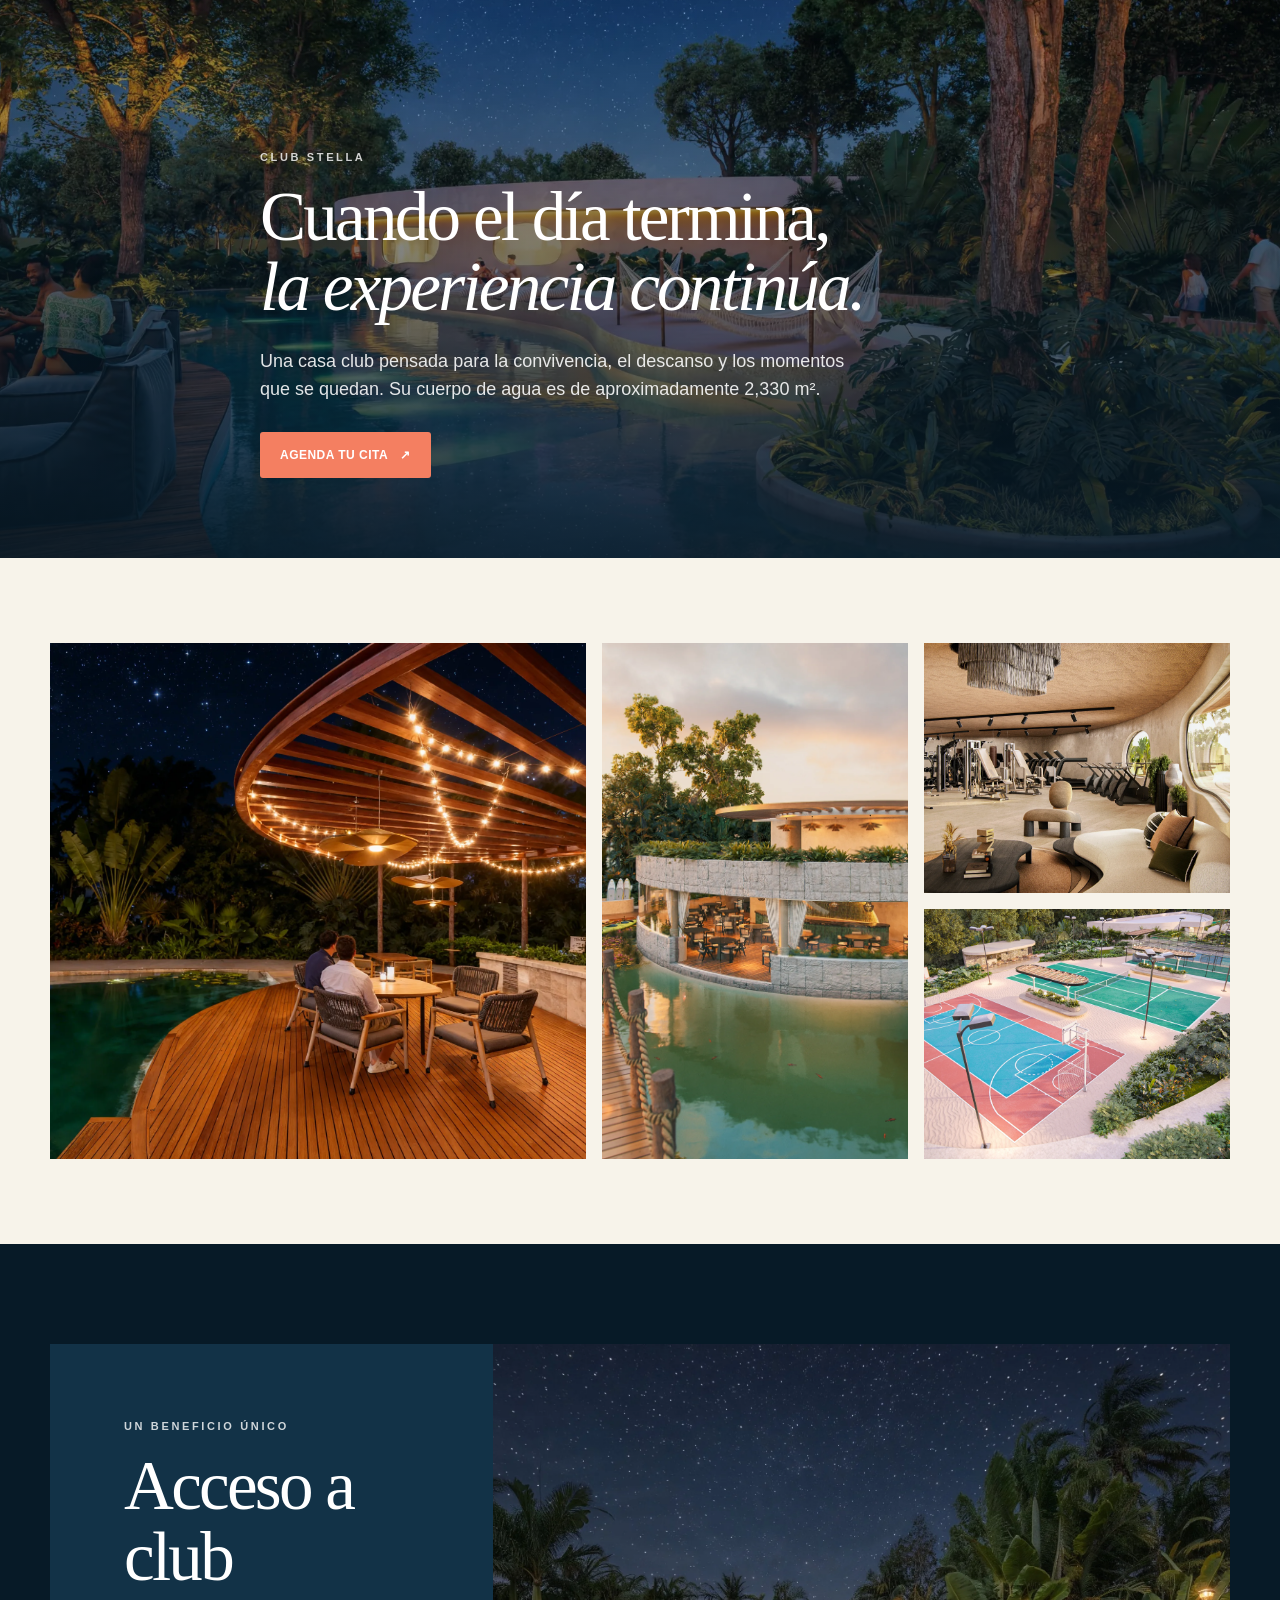
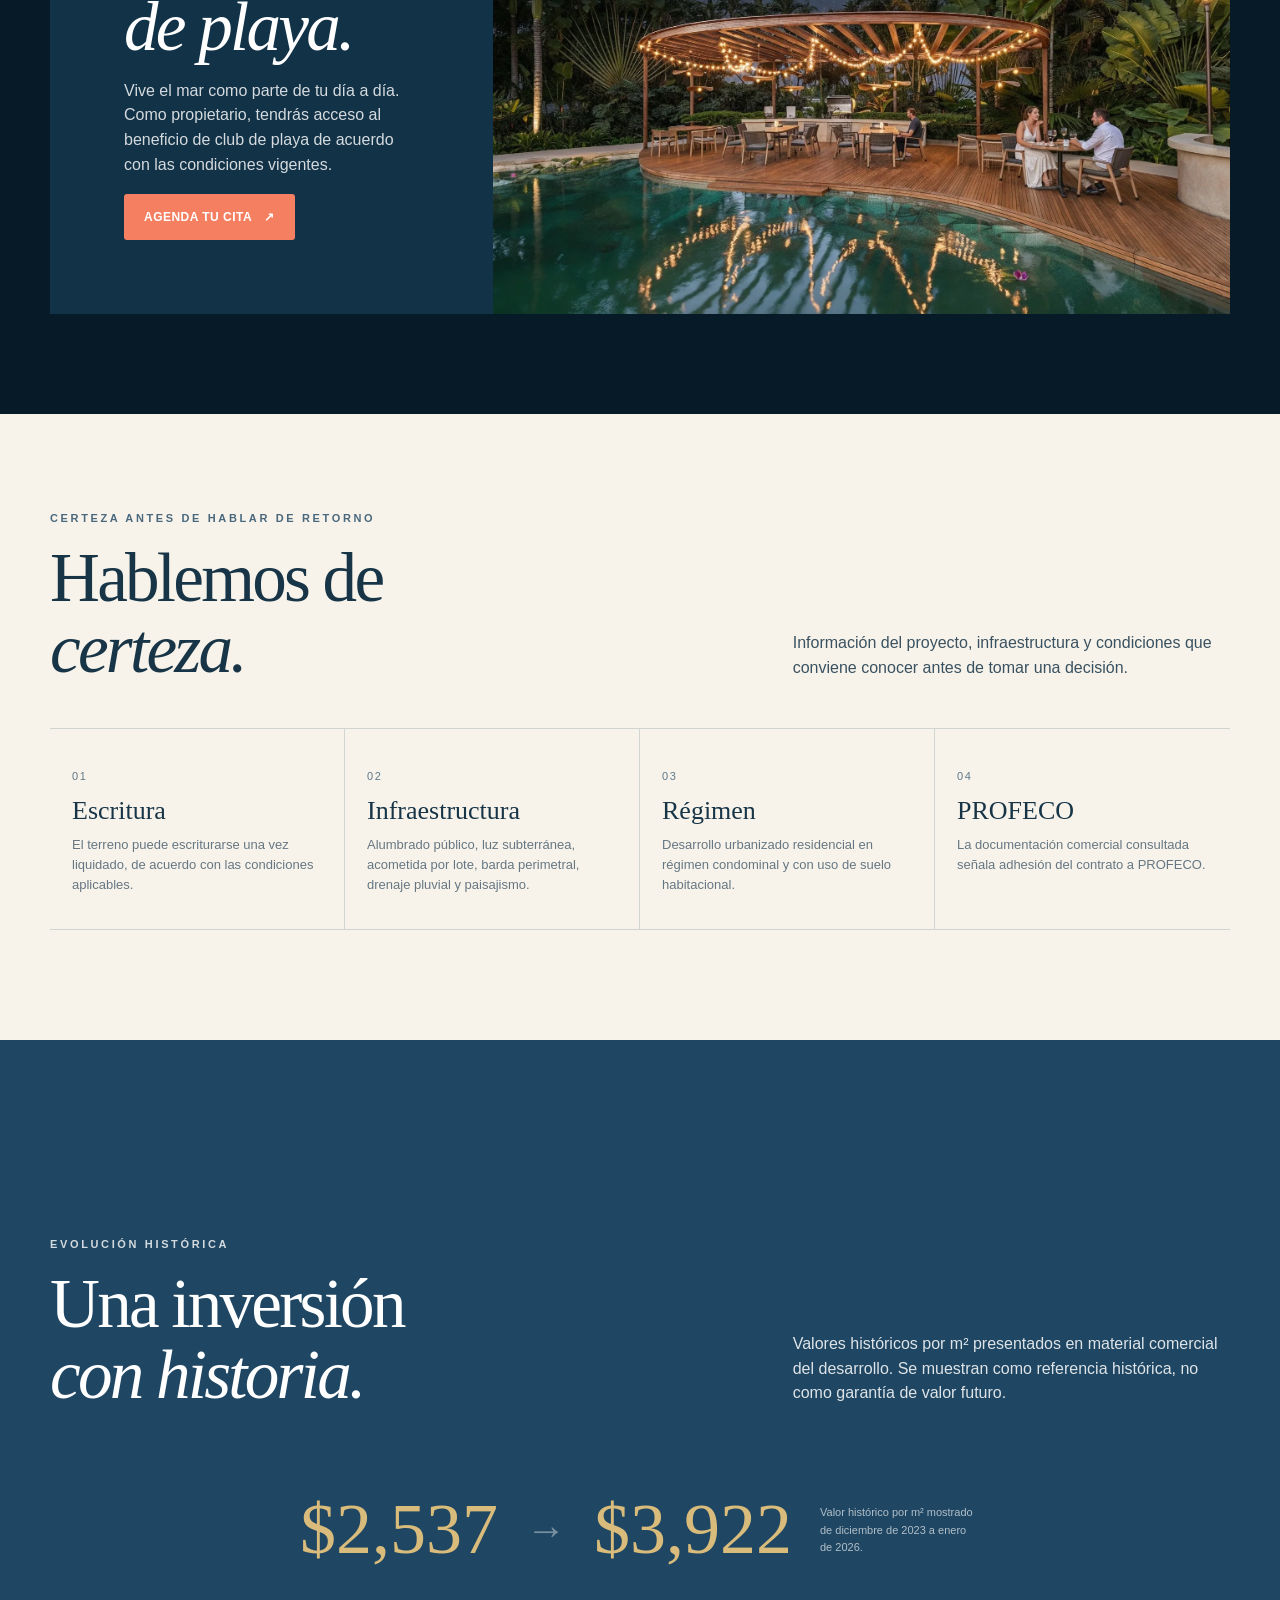
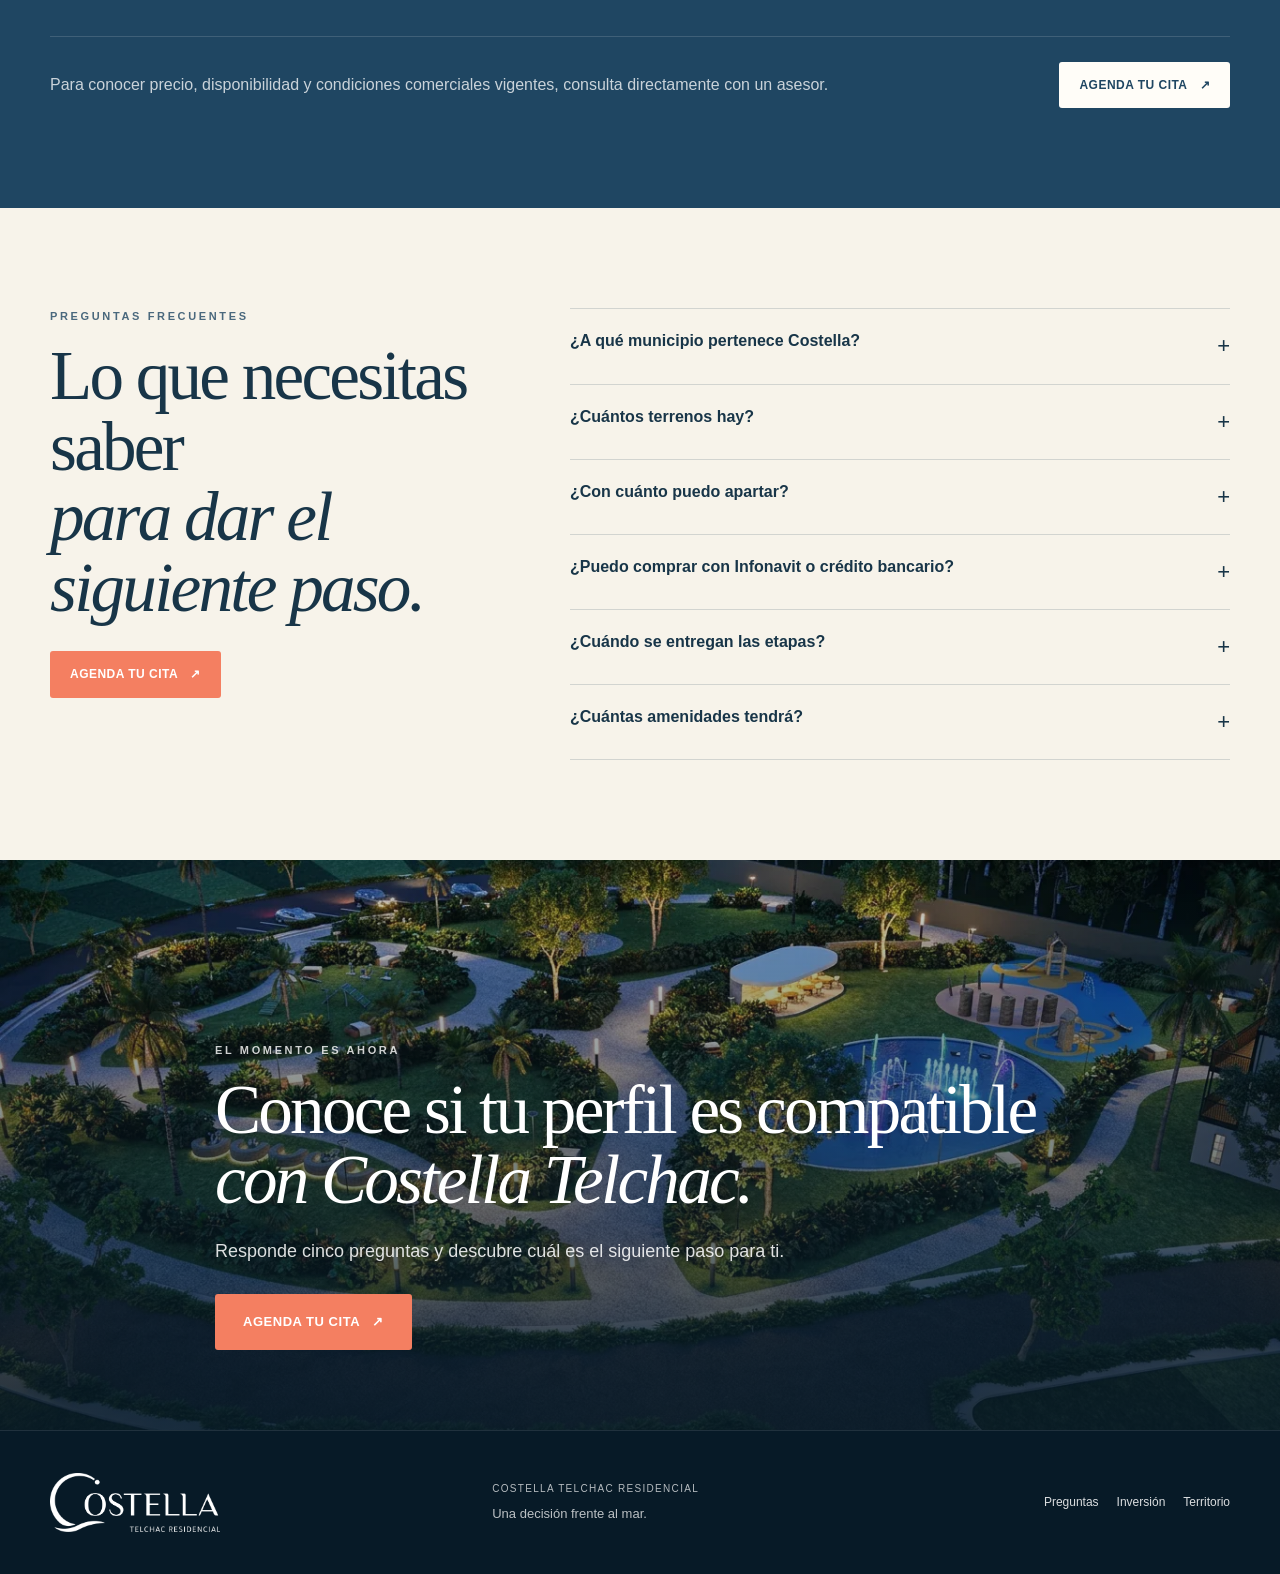
==== commit a407e048: "Costella V7" ====
--- a/index.html
+++ b/index.html
@@ -23,7 +23,7 @@
         <a href="#experiencia">Experiencia</a>
         <a href="#preguntas">Preguntas</a>
       </nav>
-      <button class="nav-cta js-qualify">Conoce si tu perfil es compatible <span>↗</span></button>
+      <button class="nav-cta js-qualify">Agenda tu cita <span>↗</span></button>
       <button class="menu-toggle" aria-label="Abrir menú" aria-expanded="false"><span></span><span></span></button>
     </div>
   </header>
@@ -38,7 +38,7 @@
         <p class="eyebrow">COSTELLA · TELCHAC, YUCATÁN</p>
         <h1>No todos buscan<br><em>un terreno.</em></h1>
         <p class="hero-copy">Algunos buscan el lugar donde quieren vivir, construir y tomar una decisión patrimonial con una visión más amplia.</p>
-        <button class="cta cta-primary js-qualify">Conoce si tu perfil es compatible <span>↗</span></button>
+        <button class="cta cta-primary js-qualify">Agenda tu cita <span>↗</span></button>
         <div class="hero-meta">
           <span>19 ha</span><span>533 lotes</span><span>200–350 m²</span><span>5 etapas</span>
         </div>
@@ -58,7 +58,7 @@
           <p class="eyebrow">LA PREGUNTA CAMBIA</p>
           <h3>¿Qué quieres que exista alrededor de lo que vas a construir?</h3>
           <p>Costella parte de esa pregunta: ubicación, amplitud, privacidad, infraestructura y espacios que acompañan el tiempo que vas a pasar aquí.</p>
-          <button class="text-link js-qualify">Conoce si tu perfil es compatible <span>↗</span></button>
+          <button class="text-link js-qualify">Agenda tu cita <span>↗</span></button>
         </div>
       </div>
     </section>
@@ -80,7 +80,7 @@
             <div><strong>70 km</strong><small>Mérida</small></div>
             <div><strong>78.7 km</strong><small>Aeropuerto de Mérida</small></div>
           </div>
-          <button class="cta cta-secondary js-qualify">Conoce si tu perfil es compatible <span>↗</span></button>
+          <button class="cta cta-secondary js-qualify">Agenda tu cita <span>↗</span></button>
         </div>
       </div>
     </section>
@@ -101,7 +101,7 @@
           <p class="eyebrow ink">UNA PLANEACIÓN COMPLETA</p>
           <h3>Un territorio pensado<br>antes de ser ocupado.</h3>
           <p>El proyecto distribuye etapas, espacios comunes, áreas verdes y amenidades para crear una experiencia residencial integral.</p>
-          <button class="text-link js-qualify">Conoce si tu perfil es compatible <span>↗</span></button>
+          <button class="text-link js-qualify">Agenda tu cita <span>↗</span></button>
         </div>
         <figure class="photo-frame"><img src="day-parque.webp" alt="Área verde y amenidades de Costella"></figure>
       </div>
@@ -120,7 +120,7 @@
           <article class="stage-card available"><span>03</span><div><h3>Etapa 3</h3><p>Entrega prevista 2031</p><b>Disponible</b></div></article>
           <article class="stage-card soon"><span>04</span><div><h3>Etapa 4</h3><p>Próximamente</p><b>Club Stella</b></div></article>
           <article class="stage-card soon"><span>05</span><div><h3>Etapa 5</h3><p>Próximamente</p><b>Ara Wellness</b></div></article>
-          <button class="cta cta-primary js-qualify">Conoce si tu perfil es compatible <span>↗</span></button>
+          <button class="cta cta-primary js-qualify">Agenda tu cita <span>↗</span></button>
         </div>
       </div>
     </section>
@@ -131,7 +131,7 @@
           <p class="eyebrow ink">EL PROYECTO EN MOVIMIENTO</p>
           <h2>Conoce Costella<br><em>más allá de una imagen.</em></h2>
           <p>Un recorrido por el entorno, la planeación y la experiencia que propone Costella en la costa yucateca.</p>
-          <button class="text-link js-qualify">Conoce si tu perfil es compatible <span>↗</span></button>
+          <button class="text-link js-qualify">Agenda tu cita <span>↗</span></button>
         </div>
         <div class="video-shell">
           <iframe src="https://www.youtube-nocookie.com/embed/GN3wHvDtAbM?rel=0&modestbranding=1" title="Costella Telchac Residencial" loading="lazy" allow="accelerometer; autoplay; clipboard-write; encrypted-media; gyroscope; picture-in-picture; web-share" allowfullscreen></iframe>
@@ -150,7 +150,7 @@
         <div class="money-card"><span>Financiamiento</span><strong>12–180</strong><small>meses · primeros 84 sin interés</small></div>
         <div class="money-card"><span>Mensualidades</span><strong>Desde $3,300</strong><small>MXN</small></div>
       </div>
-      <div class="wrap money-foot"><p>Las condiciones y disponibilidad pueden cambiar. Confirma la información vigente directamente con un asesor.</p><button class="cta cta-secondary js-qualify">Conoce si tu perfil es compatible <span>↗</span></button></div>
+      <div class="wrap money-foot"><p>Las condiciones y disponibilidad pueden cambiar. Confirma la información vigente directamente con un asesor.</p><button class="cta cta-secondary js-qualify">Agenda tu cita <span>↗</span></button></div>
     </section>
 
     <section id="experiencia" class="amenities section-cream reveal">
@@ -170,7 +170,7 @@
         <p class="eyebrow">CLUB STELLA</p>
         <h2>Cuando el día termina,<br><em>la experiencia continúa.</em></h2>
         <p>Una casa club pensada para la convivencia, el descanso y los momentos que se quedan. Su cuerpo de agua es de aproximadamente 2,330 m².</p>
-        <button class="cta cta-primary js-qualify">Conoce si tu perfil es compatible <span>↗</span></button>
+        <button class="cta cta-primary js-qualify">Agenda tu cita <span>↗</span></button>
       </div>
     </section>
 
@@ -185,7 +185,7 @@
 
     <section class="beach section-dark reveal">
       <div class="wrap beach-layout">
-        <div class="beach-copy"><p class="eyebrow">UN BENEFICIO ÚNICO</p><h2>Acceso a club<br><em>de playa.</em></h2><p>Vive el mar como parte de tu día a día. Como propietario, tendrás acceso al beneficio de club de playa de acuerdo con las condiciones vigentes.</p><button class="cta cta-primary js-qualify">Conoce si tu perfil es compatible <span>↗</span></button></div>
+        <div class="beach-copy"><p class="eyebrow">UN BENEFICIO ÚNICO</p><h2>Acceso a club<br><em>de playa.</em></h2><p>Vive el mar como parte de tu día a día. Como propietario, tendrás acceso al beneficio de club de playa de acuerdo con las condiciones vigentes.</p><button class="cta cta-primary js-qualify">Agenda tu cita <span>↗</span></button></div>
         <div class="beach-image"><img src="night-grill-night.webp" alt="Experiencia nocturna frente al mar"></div>
       </div>
     </section>
@@ -203,11 +203,11 @@
     <section class="history section-navy reveal">
       <div class="wrap section-head light"><div><p class="eyebrow">EVOLUCIÓN HISTÓRICA</p><h2>Una inversión<br><em>con historia.</em></h2></div><p class="section-copy">Valores históricos por m² presentados en material comercial del desarrollo. Se muestran como referencia histórica, no como garantía de valor futuro.</p></div>
       <div class="wrap history-line"><strong>$2,537</strong><span>→</span><strong>$3,922</strong><small>Valor histórico por m² mostrado de diciembre de 2023 a enero de 2026.</small></div>
-      <div class="wrap history-note"><p>Para conocer precio, disponibilidad y condiciones comerciales vigentes, consulta directamente con un asesor.</p><button class="cta cta-secondary js-qualify">Conoce si tu perfil es compatible <span>↗</span></button></div>
+      <div class="wrap history-note"><p>Para conocer precio, disponibilidad y condiciones comerciales vigentes, consulta directamente con un asesor.</p><button class="cta cta-secondary js-qualify">Agenda tu cita <span>↗</span></button></div>
     </section>
 
     <section id="preguntas" class="faq section-cream reveal">
-      <div class="wrap faq-layout"><div><p class="eyebrow ink">PREGUNTAS FRECUENTES</p><h2>Lo que necesitas saber<br><em>para dar el siguiente paso.</em></h2><button class="cta cta-primary js-qualify">Conoce si tu perfil es compatible <span>↗</span></button></div><div class="accordion">
+      <div class="wrap faq-layout"><div><p class="eyebrow ink">PREGUNTAS FRECUENTES</p><h2>Lo que necesitas saber<br><em>para dar el siguiente paso.</em></h2><button class="cta cta-primary js-qualify">Agenda tu cita <span>↗</span></button></div><div class="accordion">
         <details><summary>¿A qué municipio pertenece Costella?</summary><p>Al municipio de Telchac Pueblo.</p></details>
         <details><summary>¿Cuántos terrenos hay?</summary><p>533 lotes residenciales.</p></details>
         <details><summary>¿Con cuánto puedo apartar?</summary><p>$5,000 MXN, de acuerdo con la documentación comercial consultada.</p></details>
@@ -219,7 +219,7 @@
 
     <section class="final-cta section-dark reveal">
       <div class="final-bg"><img src="night-wellness-night.webp" alt="Costella de noche"></div><div class="final-overlay"></div>
-      <div class="wrap final-content"><p class="eyebrow">EL MOMENTO ES AHORA</p><h2>Conoce si tu perfil es compatible<br><em>con Costella Telchac.</em></h2><p>Responde cinco preguntas y descubre cuál es el siguiente paso para ti.</p><button class="cta cta-primary cta-large js-qualify">Conoce si tu perfil es compatible <span>↗</span></button></div>
+      <div class="wrap final-content"><p class="eyebrow">EL MOMENTO ES AHORA</p><h2>Conoce si tu perfil es compatible<br><em>con Costella Telchac.</em></h2><p>Responde cinco preguntas y descubre cuál es el siguiente paso para ti.</p><button class="cta cta-primary cta-large js-qualify">Agenda tu cita <span>↗</span></button></div>
     </section>
   </main>
 
@@ -238,12 +238,12 @@
         <section class="q-step" data-step="2"><span class="q-num">02</span><h3>¿Para qué buscas un terreno residencial?</h3><label><input type="radio" name="q2" value="build"><span>Construir mi casa</span></label><label><input type="radio" name="q2" value="invest"><span>Invertir y construir patrimonio</span></label><label><input type="radio" name="q2" value="resell"><span>Comprar para vender después</span></label><label><input type="radio" name="q2" value="explore"><span>Todavía estoy explorando</span></label></section>
         <section class="q-step" data-step="3"><span class="q-num">03</span><h3>¿Qué tan cómodo te resulta un proyecto con entregas progresivas?</h3><label><input type="radio" name="q3" value="2029"><span>2029 me funciona</span></label><label><input type="radio" name="q3" value="2030-plus"><span>Puedo esperar más allá de 2029</span></label><label><input type="radio" name="q3" value="before-2029"><span>Necesito antes de 2029</span></label><label><input type="radio" name="q3" value="unknown"><span>Aún no tengo claro mi horizonte</span></label></section>
         <section class="q-step" data-step="4"><span class="q-num">04</span><h3>¿Cuándo te gustaría tomar una decisión?</h3><label><input type="radio" name="q4" value="30-days"><span>En los próximos 30 días</span></label><label><input type="radio" name="q4" value="1-3-months"><span>En 1 a 3 meses</span></label><label><input type="radio" name="q4" value="3-6-months"><span>En 3 a 6 meses</span></label><label><input type="radio" name="q4" value="later"><span>Más adelante</span></label></section>
-        <section class="q-step" data-step="5"><span class="q-num">05</span><h3>¿Qué te gustaría hacer después de conocer Costella?</h3><label><input type="radio" name="q5" value="call"><span>Agenda una videollamada</span></label><label><input type="radio" name="q5" value="conditions"><span>Revisar condiciones comerciales y disponibilidad</span></label><label><input type="radio" name="q5" value="info"><span>Revisar la información antes</span></label><label><input type="radio" name="q5" value="explore"><span>Explorar otros proyectos</span></label></section>
+        <section class="q-step" data-step="5"><span class="q-num">05</span><h3>¿Qué te gustaría hacer después de conocer Costella?</h3><label><input type="radio" name="q5" value="call"><span>Agendar una videollamada</span></label><label><input type="radio" name="q5" value="conditions"><span>Revisar condiciones comerciales y disponibilidad</span></label><label><input type="radio" name="q5" value="info"><span>Revisar la información antes</span></label><label><input type="radio" name="q5" value="explore"><span>Explorar otros proyectos</span></label></section>
         <div class="form-actions"><button type="button" class="back-btn" id="backBtn">← Atrás</button><button type="button" class="cta cta-primary" id="nextBtn">Continuar <span>→</span></button></div>
         <p class="form-status" id="formStatus"></p>
       </form>
       <section class="result-panel" id="resultPanel" hidden>
-        <p class="eyebrow ink">RESULTADO</p><h3 id="resultTitle"></h3><div id="resultBody"></div><div class="result-actions"><a class="cta cta-primary" id="bookingBtn" href="https://calendly.com/somosamco/30min" target="_blank" rel="noopener">Agenda una videollamada <span>↗</span></a></div><div class="alt-form" id="altForm" hidden><h4>Cuéntanos qué estás buscando</h4><form id="alternativeForm"><input type="text" name="name" placeholder="Nombre" required><input type="tel" name="whatsapp" placeholder="WhatsApp" required><input type="email" name="email" placeholder="Correo" required><select name="budget" required><option value="">¿Cuánto te gustaría invertir?</option><option>$50,000–$99,999</option><option>$100,000–$199,999</option><option>$200,000–$399,999</option><option>$400,000 o más</option><option>Todavía no lo sé</option></select><textarea name="interest" rows="3" placeholder="¿Qué estás buscando en un proyecto?" required></textarea><button class="cta cta-primary" type="submit">Quiero conocer otro proyecto <span>↗</span></button><p id="altStatus"></p></form></div></section>
+        <p class="eyebrow ink">RESULTADO</p><h3 id="resultTitle"></h3><div id="resultBody"></div><div class="result-actions"><a class="cta cta-primary" id="bookingBtn" href="https://calendly.com/somosamco/30min" target="_blank" rel="noopener">Agenda tu cita <span>↗</span></a></div><div class="alt-form" id="altForm" hidden><h4>Cuéntanos qué estás buscando</h4><form id="alternativeForm"><input type="text" name="name" placeholder="Nombre" required><input type="tel" name="whatsapp" placeholder="WhatsApp" required><input type="email" name="email" placeholder="Correo" required><select name="budget" required><option value="">¿Cuánto te gustaría invertir?</option><option>$50,000–$99,999</option><option>$100,000–$199,999</option><option>$200,000–$399,999</option><option>$400,000 o más</option><option>Todavía no lo sé</option></select><textarea name="interest" rows="3" placeholder="¿Qué estás buscando en un proyecto?" required></textarea><button class="cta cta-primary" type="submit">Enviar mis datos <span>↗</span></button><p id="altStatus"></p></form></div></section>
     </div>
   </div>
 
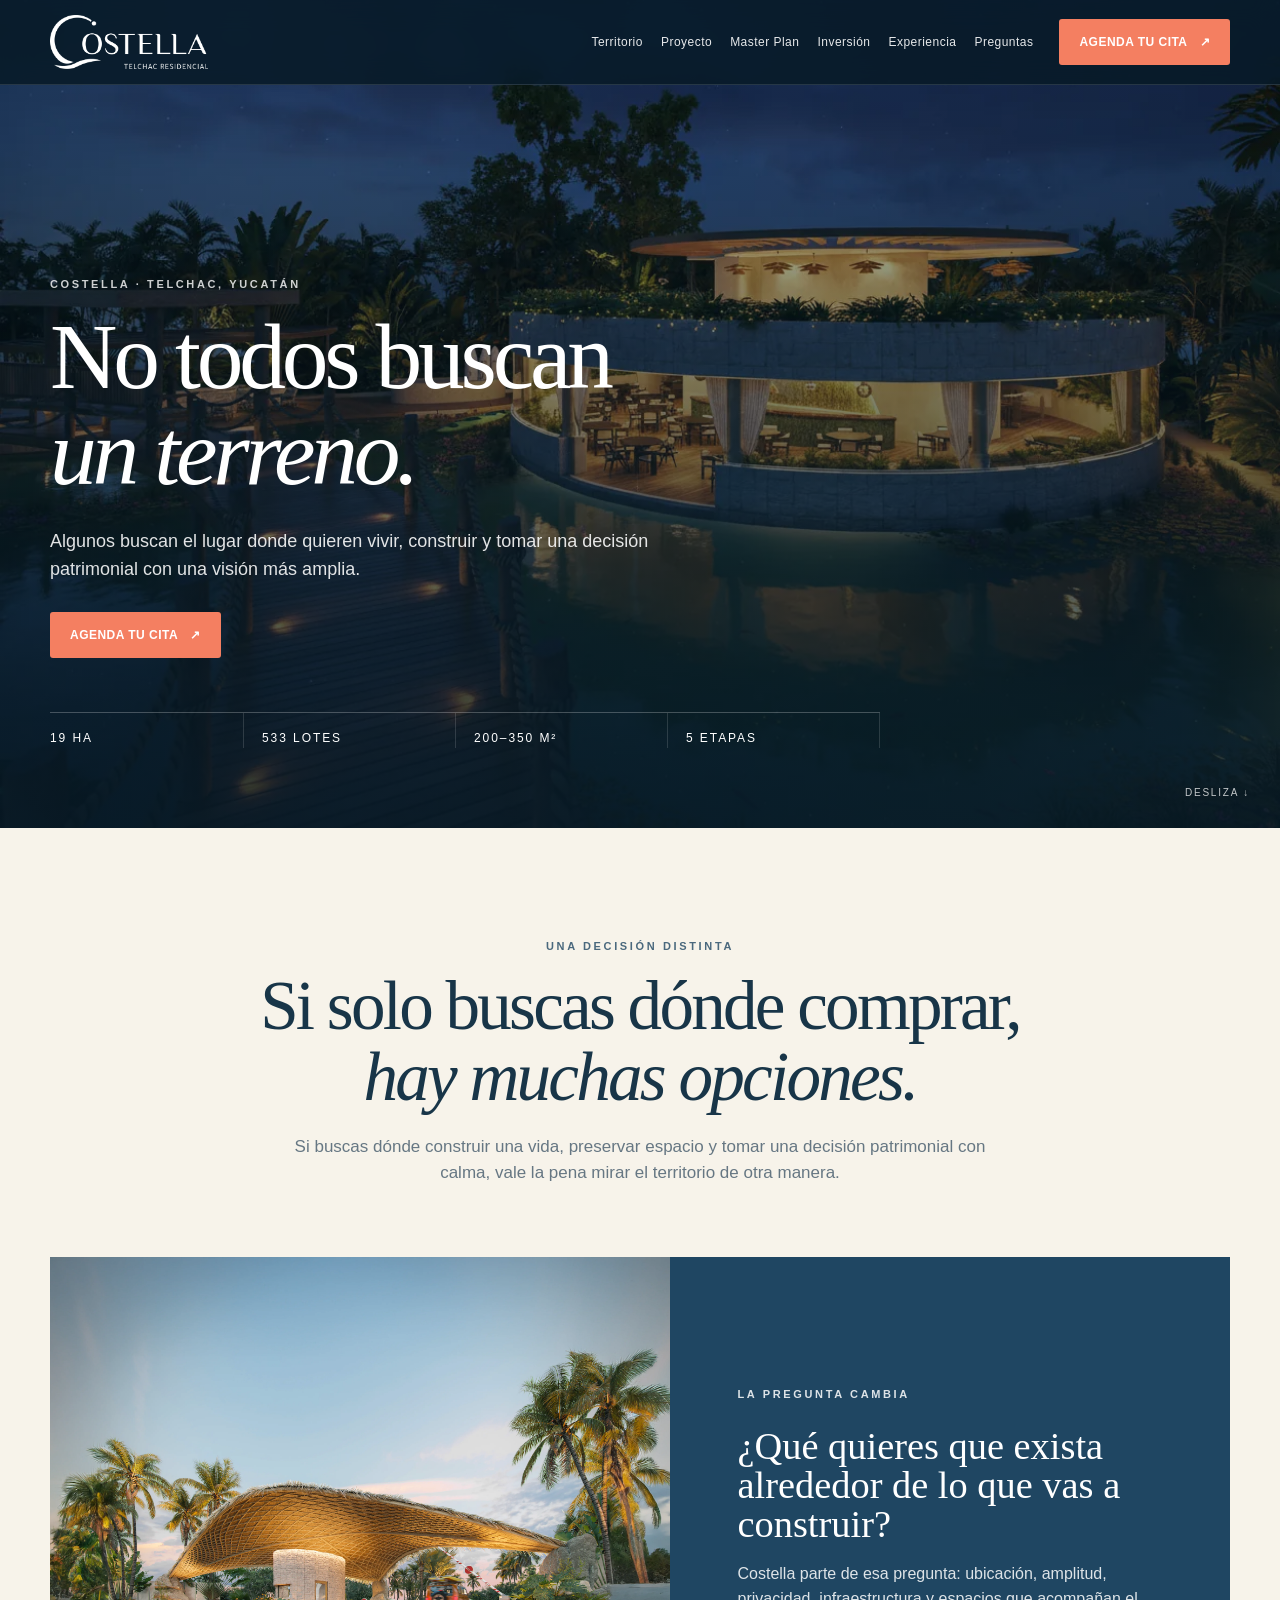
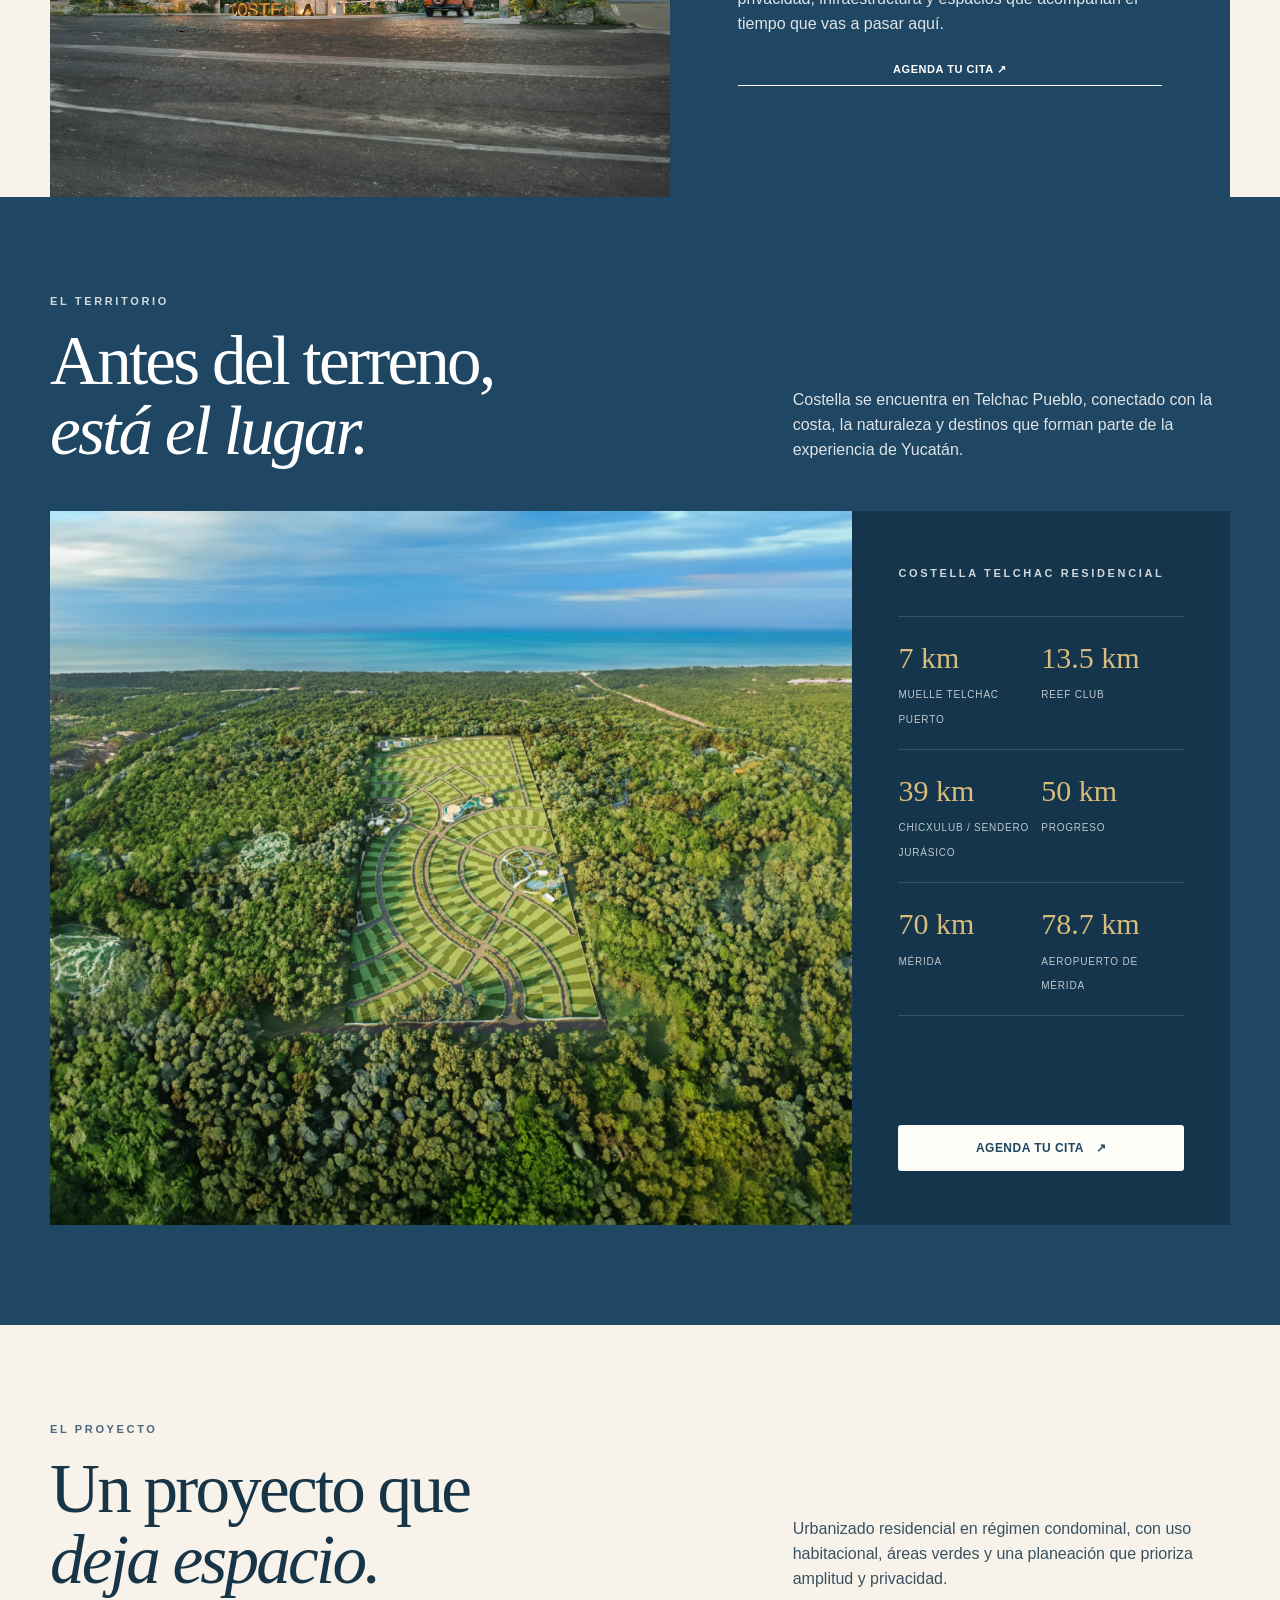
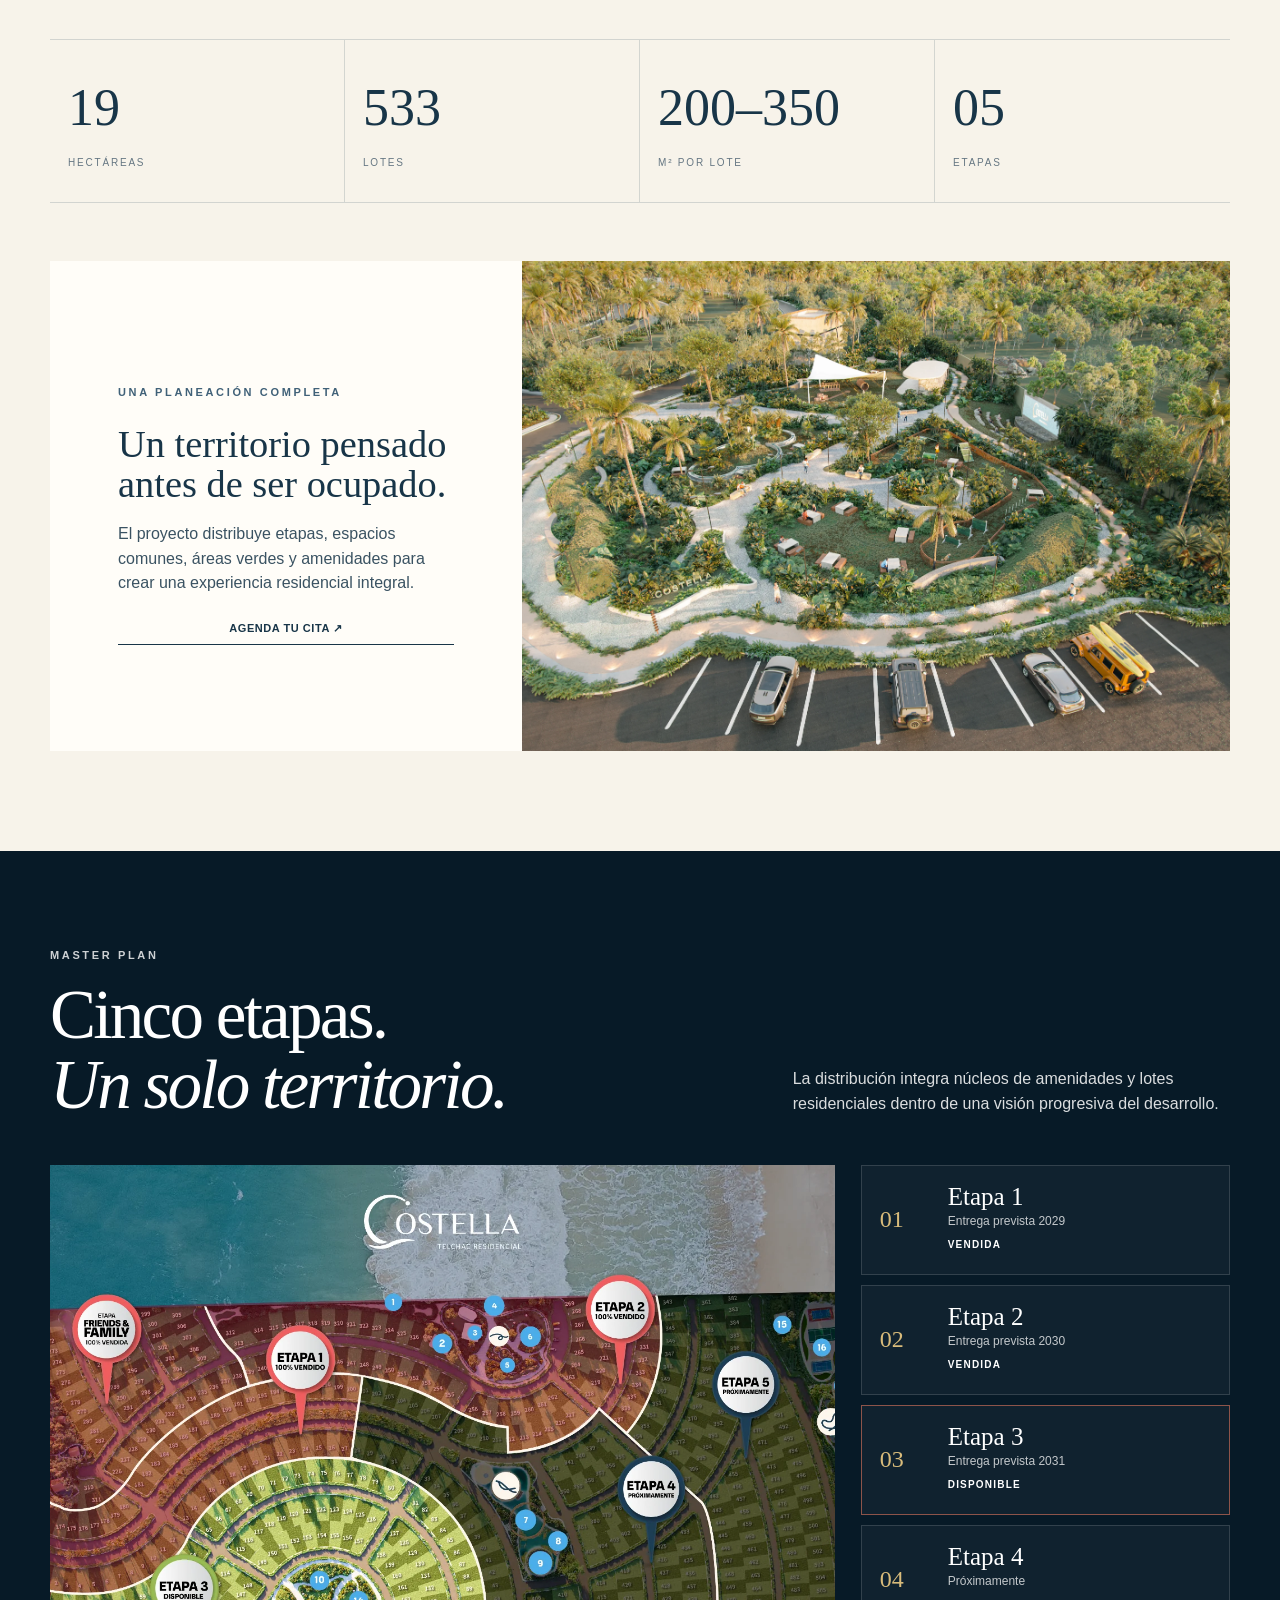
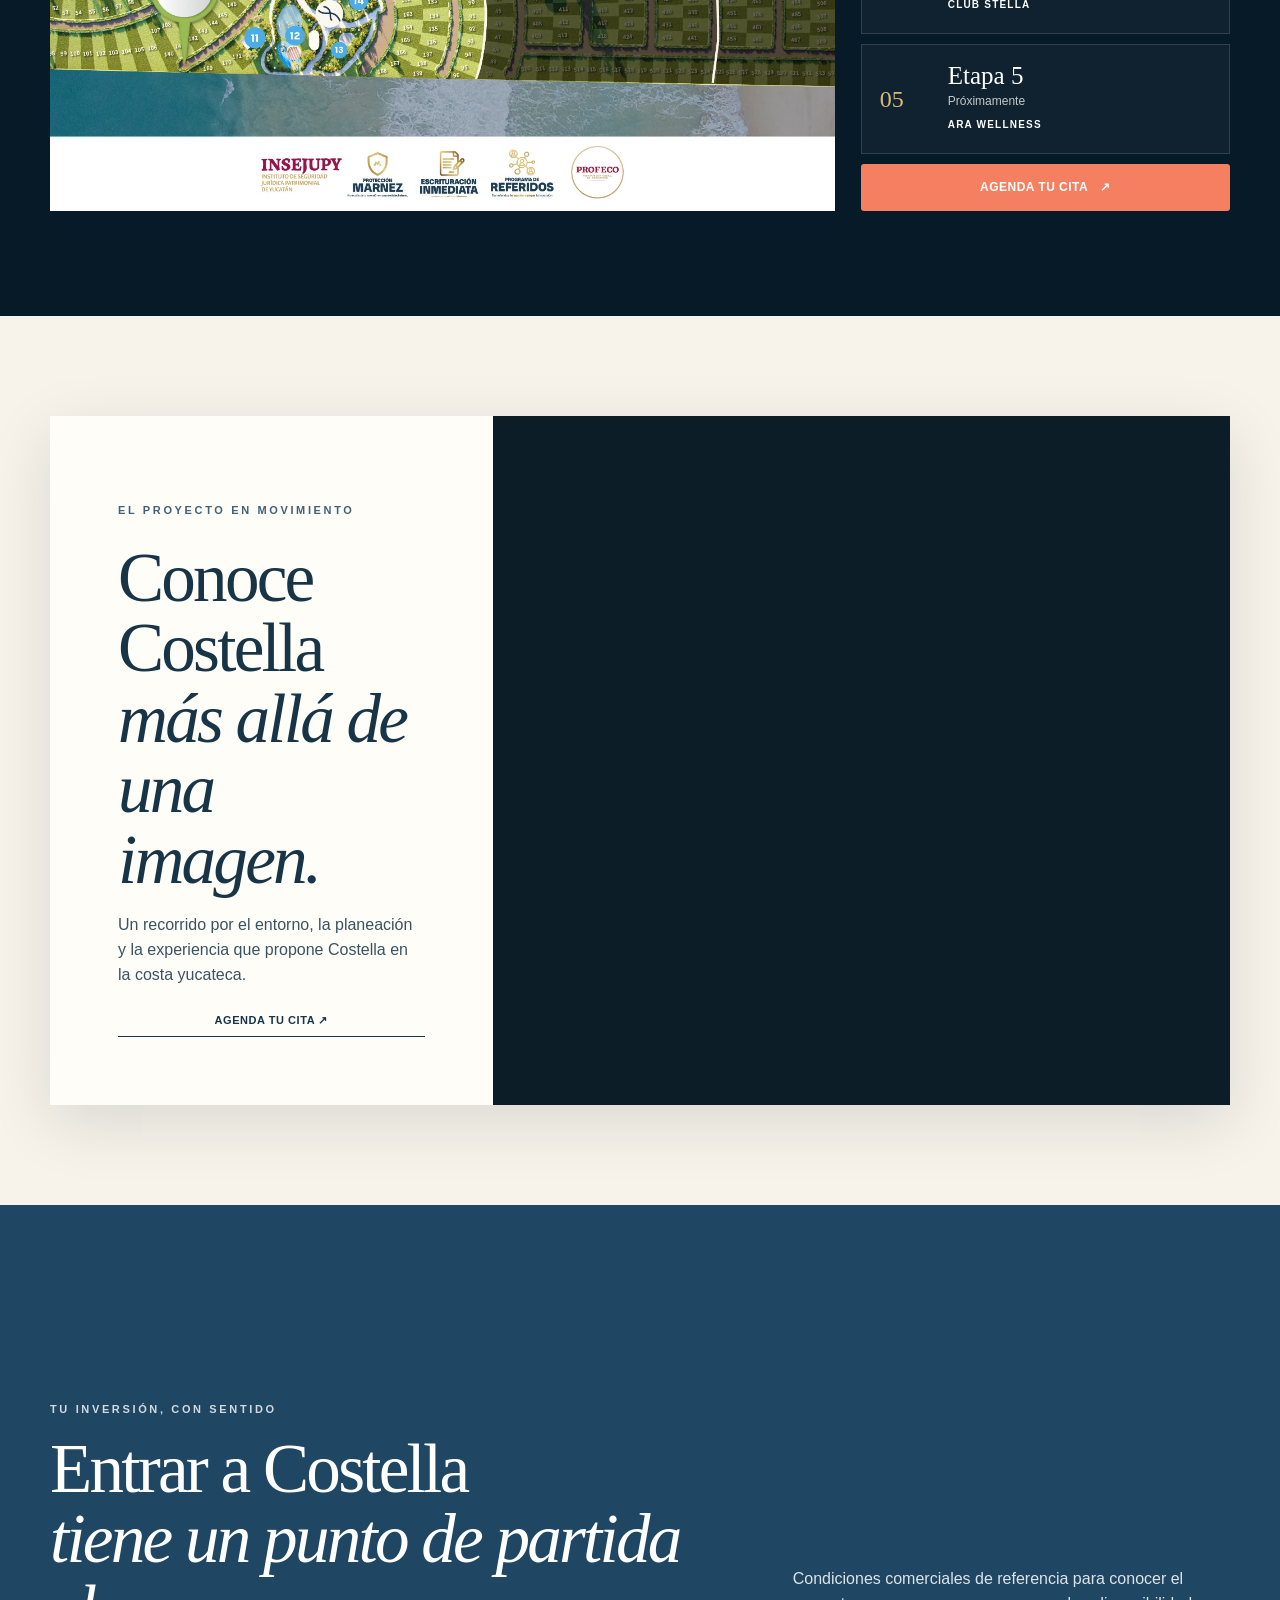
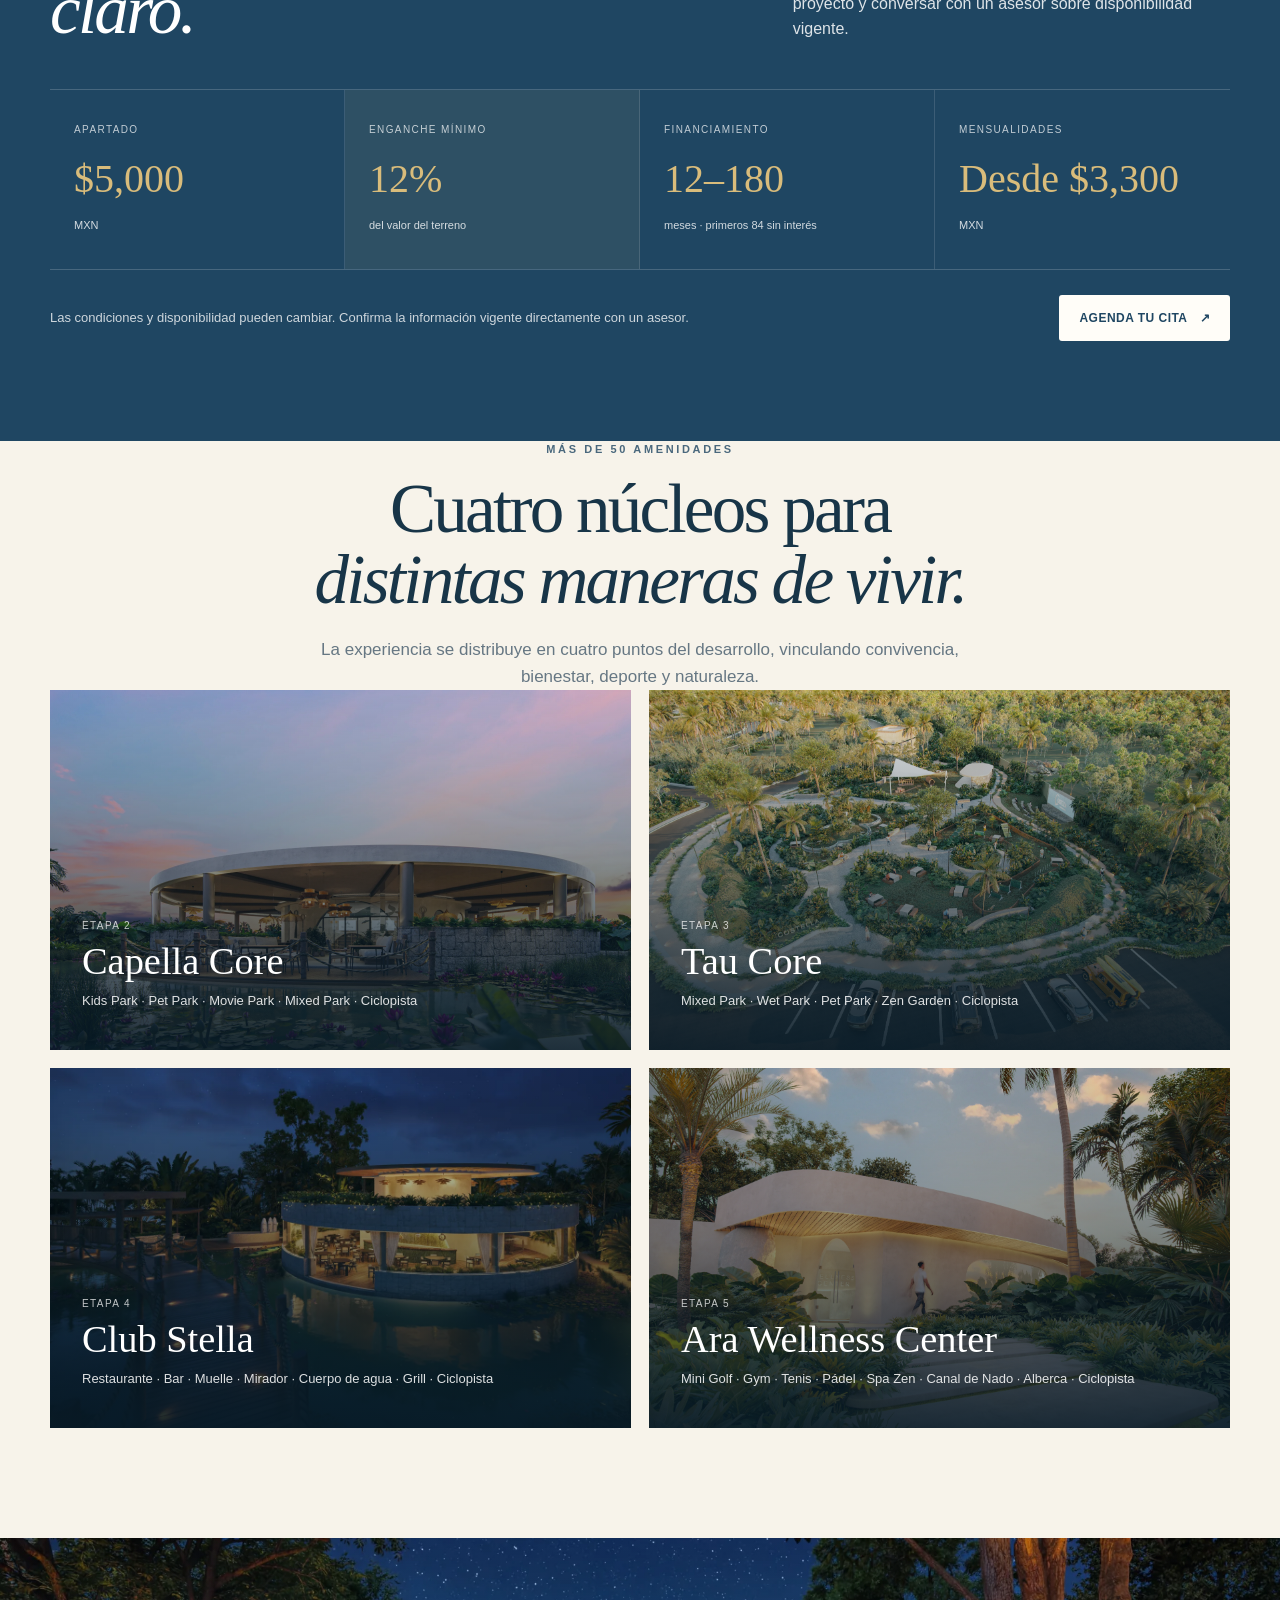
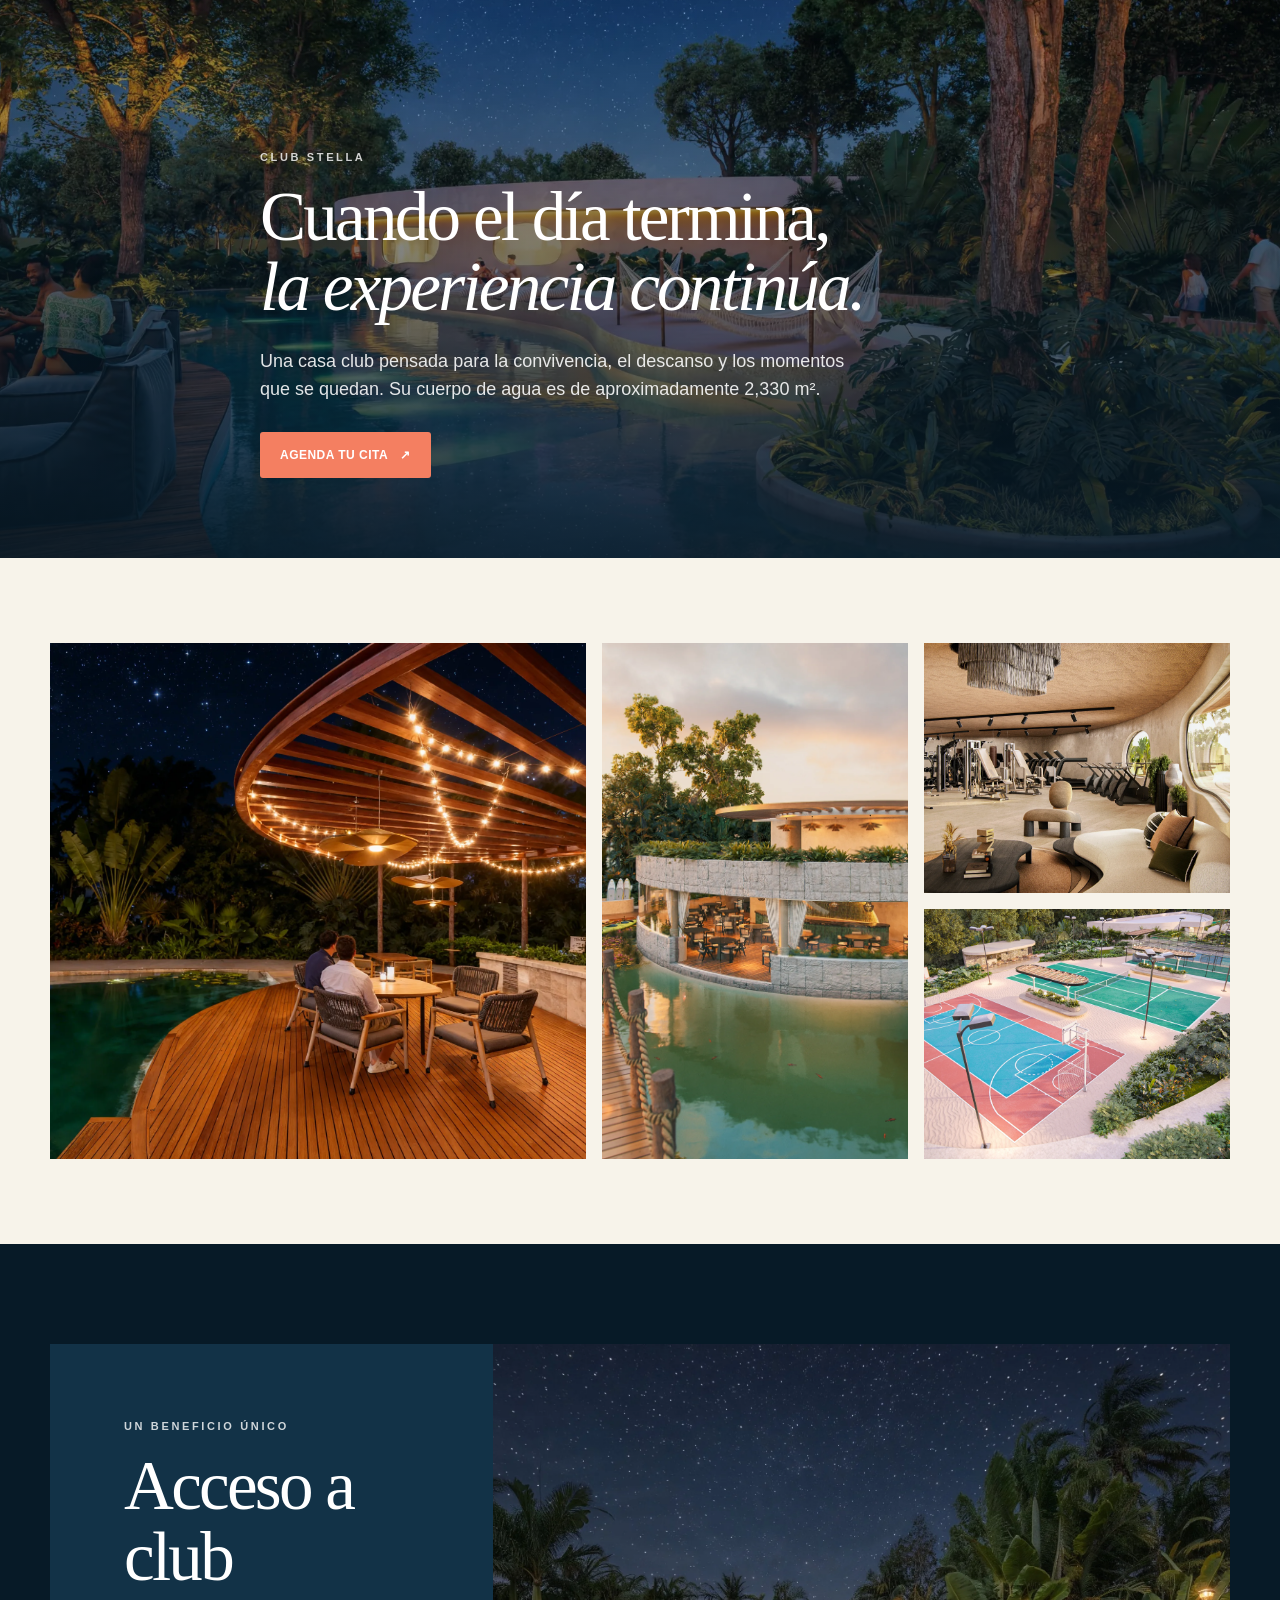
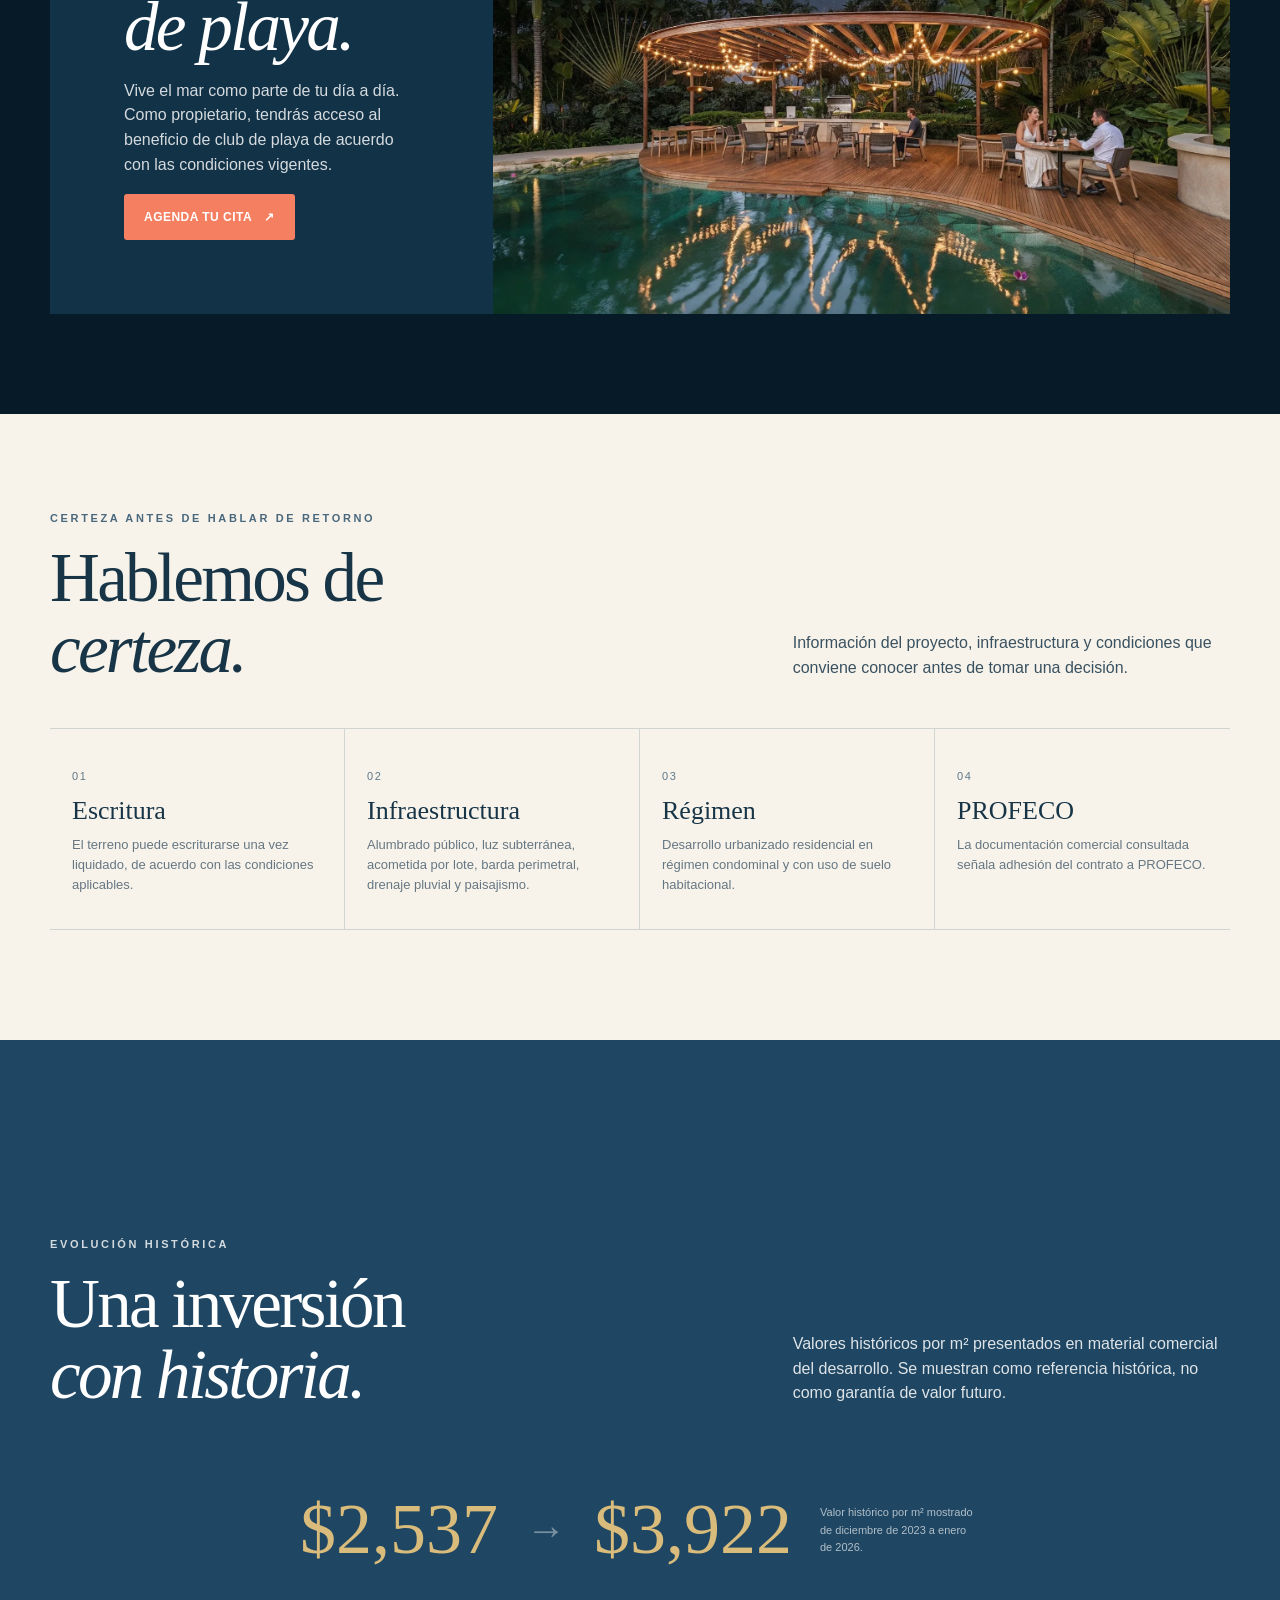
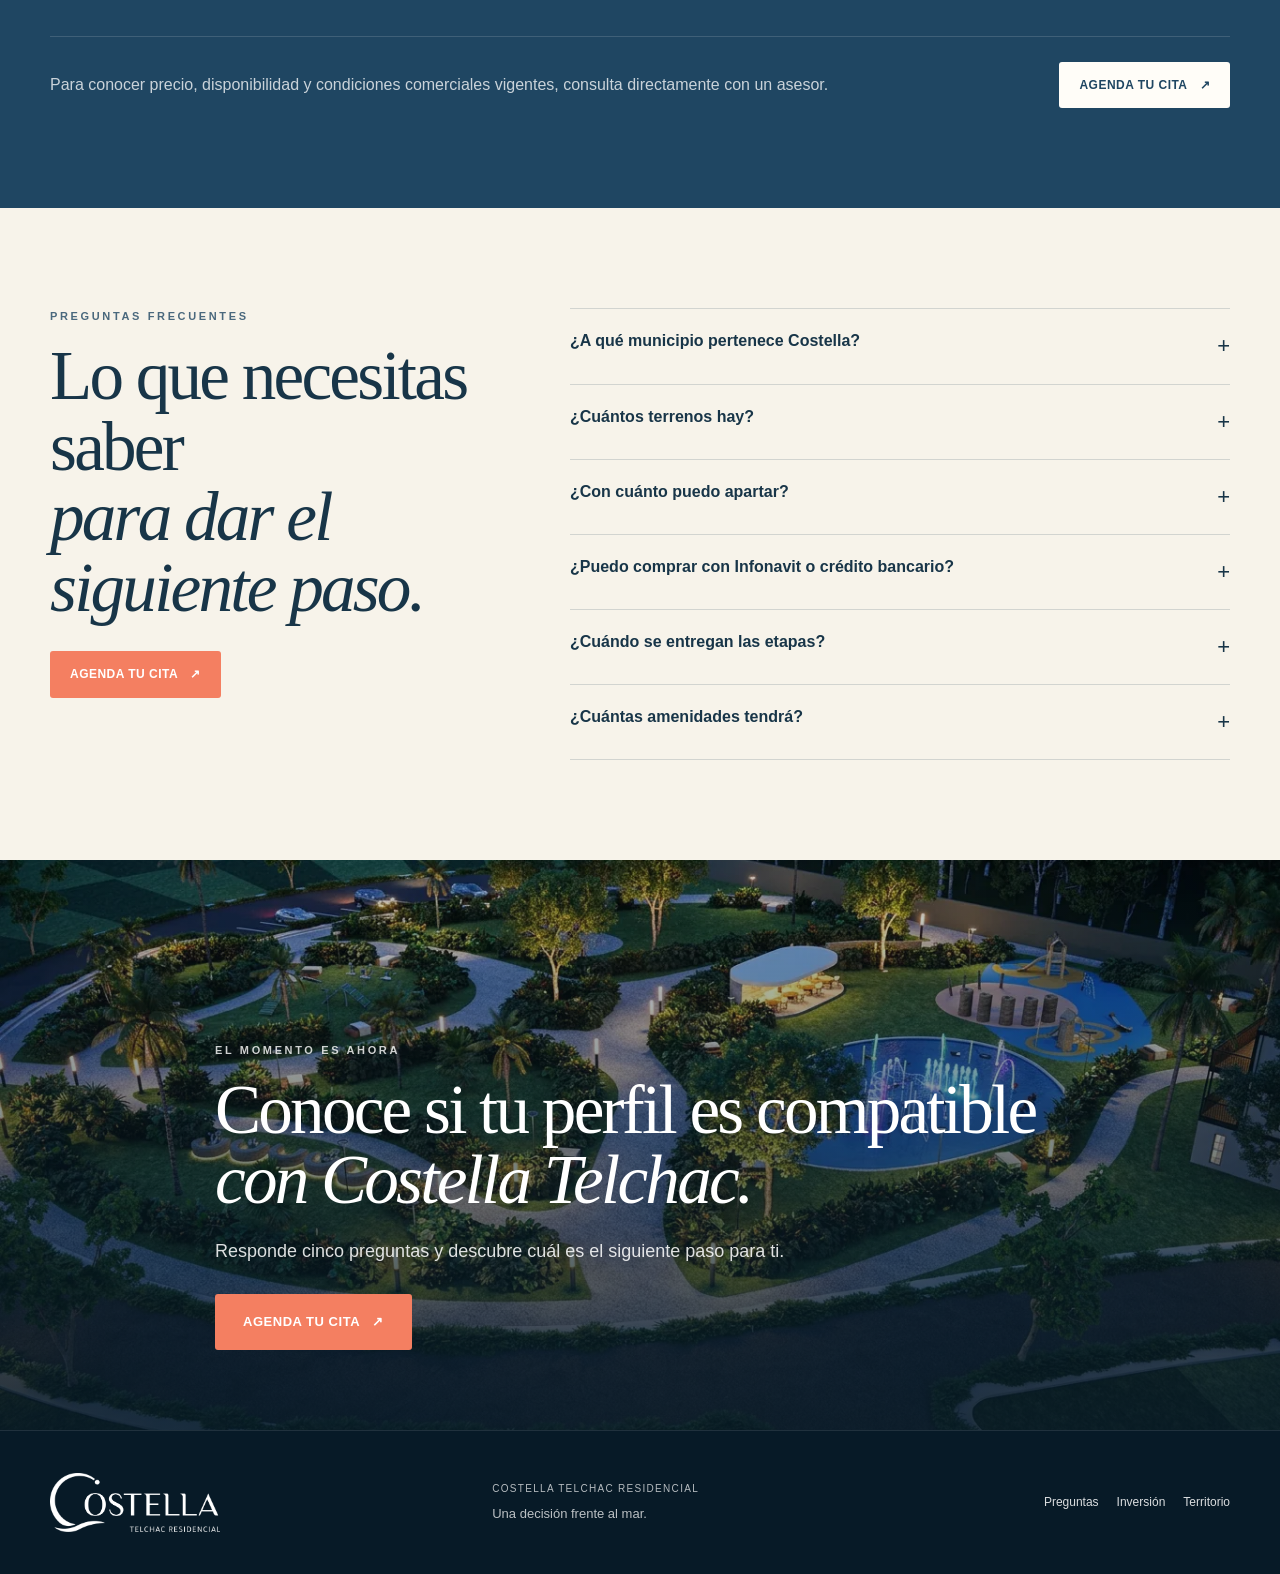
==== commit 932ad203: "Costella V7" ====
--- a/index.html
+++ b/index.html
@@ -243,7 +243,7 @@
         <p class="form-status" id="formStatus"></p>
       </form>
       <section class="result-panel" id="resultPanel" hidden>
-        <p class="eyebrow ink">RESULTADO</p><h3 id="resultTitle"></h3><div id="resultBody"></div><div class="result-actions"><a class="cta cta-primary" id="bookingBtn" href="https://calendly.com/somosamco/30min" target="_blank" rel="noopener">Agenda tu cita <span>↗</span></a></div><div class="alt-form" id="altForm" hidden><h4>Cuéntanos qué estás buscando</h4><form id="alternativeForm"><input type="text" name="name" placeholder="Nombre" required><input type="tel" name="whatsapp" placeholder="WhatsApp" required><input type="email" name="email" placeholder="Correo" required><select name="budget" required><option value="">¿Cuánto te gustaría invertir?</option><option>$50,000–$99,999</option><option>$100,000–$199,999</option><option>$200,000–$399,999</option><option>$400,000 o más</option><option>Todavía no lo sé</option></select><textarea name="interest" rows="3" placeholder="¿Qué estás buscando en un proyecto?" required></textarea><button class="cta cta-primary" type="submit">Enviar mis datos <span>↗</span></button><p id="altStatus"></p></form></div></section>
+        <p class="eyebrow ink">RESULTADO</p><h3 id="resultTitle"></h3><div id="resultBody"></div><div class="result-actions"><a class="cta cta-primary" id="bookingBtn" href="https://calendly.com/somosamco/30min" target="_blank" rel="noopener" hidden>Agenda tu cita <span>↗</span></a></div><div class="alt-form" id="altForm" hidden><h4>Cuéntanos qué estás buscando</h4><form id="alternativeForm"><input type="text" name="name" placeholder="Nombre" required><input type="tel" name="whatsapp" placeholder="WhatsApp" required><input type="email" name="email" placeholder="Correo" required><select name="budget" required><option value="">¿Cuánto te gustaría invertir?</option><option>$50,000–$99,999</option><option>$100,000–$199,999</option><option>$200,000–$399,999</option><option>$400,000 o más</option><option>Todavía no lo sé</option></select><textarea name="interest" rows="3" placeholder="¿Qué estás buscando en un proyecto?" required></textarea><button class="cta cta-primary" type="submit">Enviar mis datos <span>↗</span></button><p id="altStatus"></p></form></div></section>
     </div>
   </div>
 
--- a/style.css
+++ b/style.css
@@ -65,7 +65,7 @@
 .final-cta{position:relative;min-height:570px;display:flex;align-items:flex-end;overflow:hidden}.final-bg,.final-overlay{position:absolute;inset:0}.final-bg img{height:100%;object-fit:cover}.final-overlay{background:linear-gradient(180deg,rgba(7,26,39,.18),rgba(7,26,39,.86))}.final-content{position:relative;z-index:2;padding:80px 0;max-width:850px}.final-content p:not(.eyebrow){font-size:18px;opacity:.86;max-width:620px;margin:22px 0 28px}
 .footer{padding:42px 0;border-top:1px solid rgba(255,255,255,.1)}.footer-grid{display:grid;grid-template-columns:1fr 1fr .7fr;align-items:center;gap:20px}.footer-logo{width:170px}.footer-grid span,.footer-grid small{display:block}.footer-grid span{font-size:10px;letter-spacing:.13em;opacity:.7}.footer-grid small{font-size:13px;margin-top:8px;opacity:.72}.footer-grid>div:last-child{display:flex;gap:18px;justify-content:flex-end;font-size:12px;opacity:.85}
 .reveal{opacity:0;transform:translateY(28px);transition:opacity .8s ease,transform .8s ease}.reveal.is-visible{opacity:1;transform:none}
-.modal{position:fixed;inset:0;z-index:100;display:none}.modal.open{display:block}.modal-backdrop{position:absolute;inset:0;background:rgba(4,15,22,.74);backdrop-filter:blur(10px)}.modal-card{position:absolute;top:50%;left:50%;transform:translate(-50%,-50%);width:min(760px,calc(100% - 28px));max-height:min(92vh,820px);overflow:auto;background:var(--paper);color:var(--ink);box-shadow:0 30px 80px rgba(0,0,0,.32);border-radius:8px}.modal-close{position:absolute;right:18px;top:16px;background:none;font-size:30px;color:var(--navy);z-index:3}.modal-top{padding:42px 44px 26px;border-bottom:1px solid var(--line)}.modal-top h2{font-size:44px}.modal-top>div:first-child p:last-child{margin:14px 0 0;color:var(--muted)}.progress-wrap{margin-top:28px}.progress-bar{height:8px;background:#e5e0d6;border-radius:999px;overflow:hidden}.progress-bar span{display:block;height:100%;width:0;background:var(--coral);transition:width .35s ease}.progress-meta{display:flex;justify-content:space-between;margin-top:8px;font-size:11px;text-transform:uppercase;letter-spacing:.08em;color:#74838d}.q-step{display:none;padding:36px 44px}.q-step.active{display:block}.q-num{display:inline-block;color:var(--coral);font-size:11px;letter-spacing:.16em;font-weight:800;margin-bottom:10px}.q-step h3{font-size:34px}.q-step p{color:var(--muted);max-width:620px}.q-step label{display:flex;align-items:center;gap:13px;border:1px solid #ddd8cf;padding:15px 16px;margin-top:10px;border-radius:4px;cursor:pointer;background:#fff;transition:.2s}.q-step label:hover{border-color:#c8a86e;transform:translateY(-1px)}.q-step input{accent-color:var(--coral);width:18px;height:18px}.form-actions{display:flex;justify-content:space-between;align-items:center;gap:20px;padding:0 44px 34px}.back-btn{background:none;color:var(--navy);font-size:12px;text-transform:uppercase;letter-spacing:.08em;font-weight:800}.form-status{padding:0 44px 24px;color:#b84f38;min-height:24px}.result-panel{padding:42px 44px 50px}.result-panel[hidden]{display:none}.result-panel h3{font-size:44px;max-width:620px}.result-panel>div{margin:18px 0}.urgency{background:#fff0eb;padding:12px 14px;border-left:3px solid var(--coral);font-size:13px}.result-actions{display:flex;gap:12px;flex-wrap:wrap}.alt-form[hidden]{display:none}.alt-form{margin-top:34px;padding-top:28px;border-top:1px solid var(--line)}.alt-form form{display:grid;gap:10px}.alt-form input,.alt-form select,.alt-form textarea{width:100%;border:1px solid #dcd6ca;padding:13px 14px;background:#fff;border-radius:4px;color:var(--ink)}.alt-form button{width:max-content}.alt-form p{min-height:20px;color:#4c6d57;font-size:12px}
+.modal{position:fixed;inset:0;z-index:100;display:none}.modal.open{display:block}.modal-backdrop{position:absolute;inset:0;background:rgba(4,15,22,.74);backdrop-filter:blur(10px)}.modal-card{position:absolute;top:50%;left:50%;transform:translate(-50%,-50%);width:min(760px,calc(100% - 28px));max-height:min(92vh,820px);overflow:auto;background:var(--paper);color:var(--ink);box-shadow:0 30px 80px rgba(0,0,0,.32);border-radius:8px}.modal-close{position:absolute;right:18px;top:16px;background:none;font-size:30px;color:var(--navy);z-index:3}.modal-top{padding:42px 44px 26px;border-bottom:1px solid var(--line)}.modal-top h2{font-size:44px}.modal-top>div:first-child p:last-child{margin:14px 0 0;color:var(--muted)}.progress-wrap{margin-top:28px}.progress-bar{height:8px;background:#e5e0d6;border-radius:999px;overflow:hidden}.progress-bar span{display:block;height:100%;width:0;background:var(--coral);transition:width .35s ease}.progress-meta{display:flex;justify-content:space-between;margin-top:8px;font-size:11px;text-transform:uppercase;letter-spacing:.08em;color:#74838d}.q-step{display:none;padding:36px 44px}.q-step.active{display:block}.q-num{display:inline-block;color:var(--coral);font-size:11px;letter-spacing:.16em;font-weight:800;margin-bottom:10px}.q-step h3{font-size:34px}.q-step p{color:var(--muted);max-width:620px}.q-step label{display:flex;align-items:center;gap:13px;border:1px solid #ddd8cf;padding:15px 16px;margin-top:10px;border-radius:4px;cursor:pointer;background:#fff;transition:.2s}.q-step label:hover{border-color:#c8a86e;transform:translateY(-1px)}.q-step input{accent-color:var(--coral);width:18px;height:18px}.form-actions{display:flex;justify-content:space-between;align-items:center;gap:20px;padding:0 44px 34px}.back-btn{background:none;color:var(--navy);font-size:12px;text-transform:uppercase;letter-spacing:.08em;font-weight:800}.form-status{padding:0 44px 24px;color:#b84f38;min-height:24px}.result-panel{padding:42px 44px 50px}.result-panel[hidden]{display:none}.result-panel h3{font-size:44px;max-width:620px}.result-panel>div{margin:18px 0}.urgency{background:#fff0eb;padding:12px 14px;border-left:3px solid var(--coral);font-size:13px}.result-actions{display:flex;gap:12px;flex-wrap:wrap}#bookingBtn[hidden]{display:none!important}.alt-form[hidden]{display:none}.alt-form{margin-top:34px;padding-top:28px;border-top:1px solid var(--line)}.alt-form form{display:grid;gap:10px}.alt-form input,.alt-form select,.alt-form textarea{width:100%;border:1px solid #dcd6ca;padding:13px 14px;background:#fff;border-radius:4px;color:var(--ink)}.alt-form button{width:max-content}.alt-form p{min-height:20px;color:#4c6d57;font-size:12px}
 @media (max-width:1050px){.nav-links{display:none}.menu-toggle{display:block;margin-left:auto}.nav-cta{display:none}.intro-split,.plan-card,.image-text-grid,.master-layout,.video-layout,.beach-layout,.faq-layout{grid-template-columns:1fr}.master-image,.video-shell{min-height:460px}.money-grid{grid-template-columns:1fr 1fr}.amenity-grid{grid-template-columns:1fr}.certainty-grid{grid-template-columns:1fr 1fr}.collage-grid{grid-template-columns:1fr 1fr;grid-template-rows:300px 300px}.collage-grid .wide,.collage-grid .tall{grid-row:auto}.hero-content{padding-bottom:70px}}
 @media (max-width:700px){body{font-size:15px}.wrap{width:min(var(--max),calc(100% - 30px))}.nav-row{height:72px}.brand img{width:132px}.hero{min-height:80vh}.hero-content{padding:82px 0 55px}.hero-content .hero-copy{font-size:16px}.hero-meta{display:grid;grid-template-columns:1fr 1fr}.hero-meta span{border-bottom:1px solid rgba(255,255,255,.12)}.section-head{grid-template-columns:1fr;gap:24px;padding:72px 0 34px}.manifesto{padding-top:78px}.photo-large,.image-text-grid .photo-frame{min-height:320px}.copy-panel{padding:34px}.distance-grid strong{font-size:24px}.money-grid{grid-template-columns:1fr 1fr}.money-card{padding:22px 15px}.money-card strong{font-size:30px}.money-foot,.history-note{flex-direction:column;align-items:flex-start}.collage-grid{grid-template-columns:1fr;grid-template-rows:280px 240px 240px 240px}.collage-grid .wide,.collage-grid .tall{grid-row:auto}.certainty-grid{grid-template-columns:1fr}.certainty-grid article{border-right:0;border-bottom:1px solid var(--line)}.certainty-grid article:last-child{border-bottom:0}.history-line{justify-content:flex-start;flex-wrap:wrap}.history-line strong{font-size:54px}.footer-grid{grid-template-columns:1fr}.footer-grid>div:last-child{justify-content:flex-start}.modal-top,.q-step,.result-panel{padding-left:22px;padding-right:22px}.form-actions{padding-left:22px;padding-right:22px}.form-status{padding-left:22px;padding-right:22px}.modal-top h2,.result-panel h3{font-size:34px}.q-step h3{font-size:28px}}
 
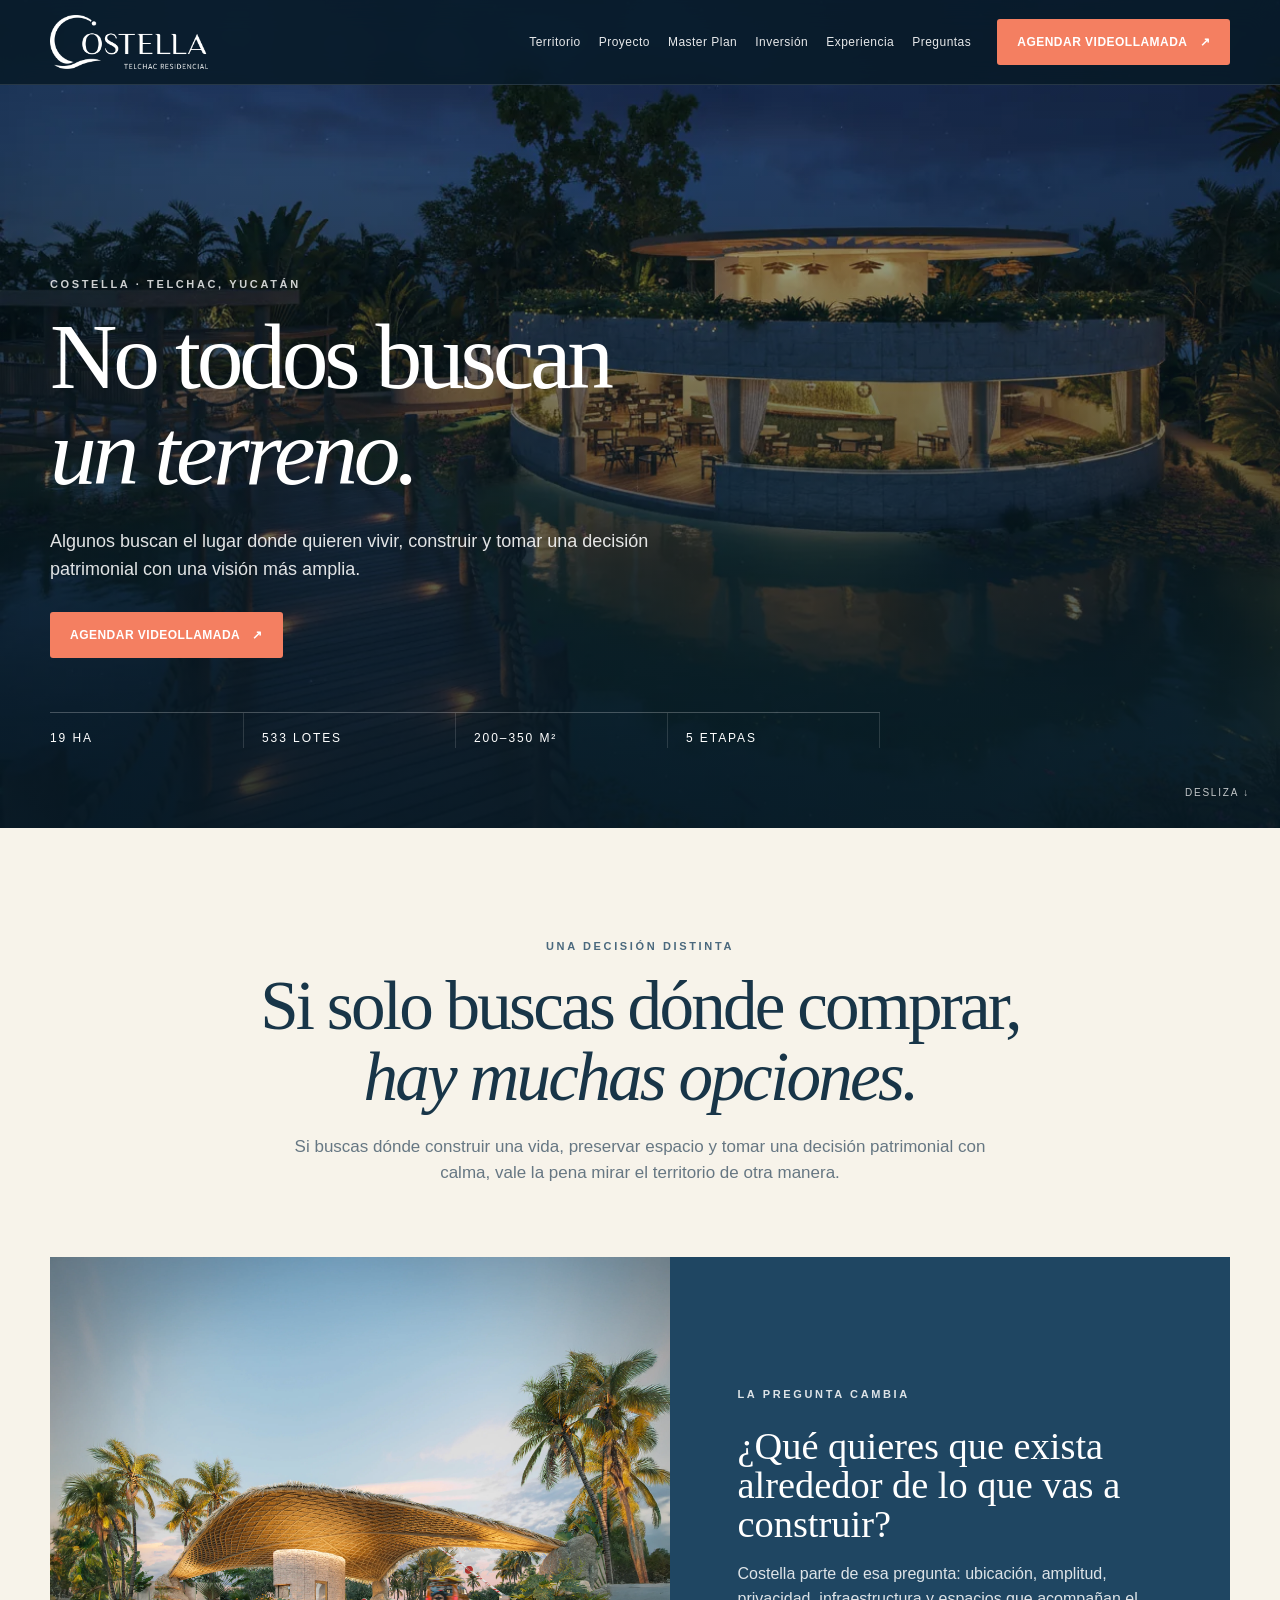
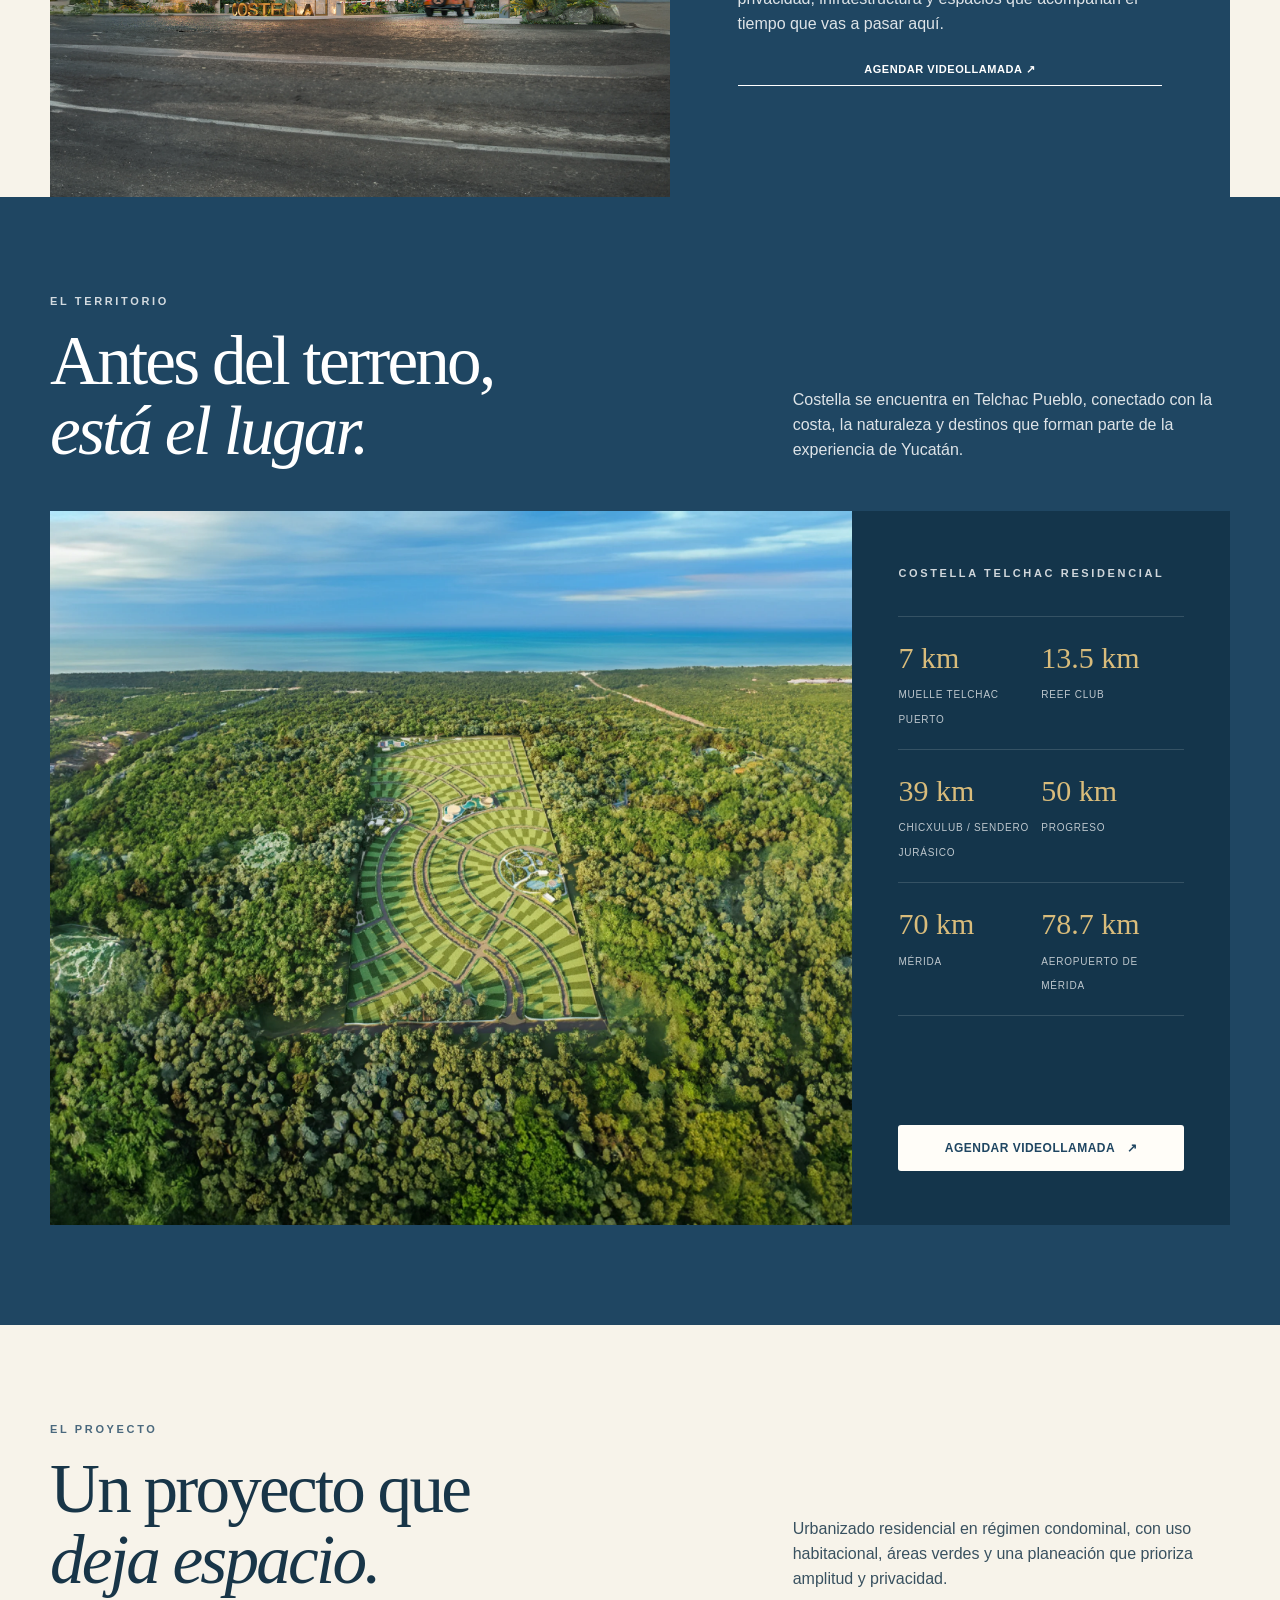
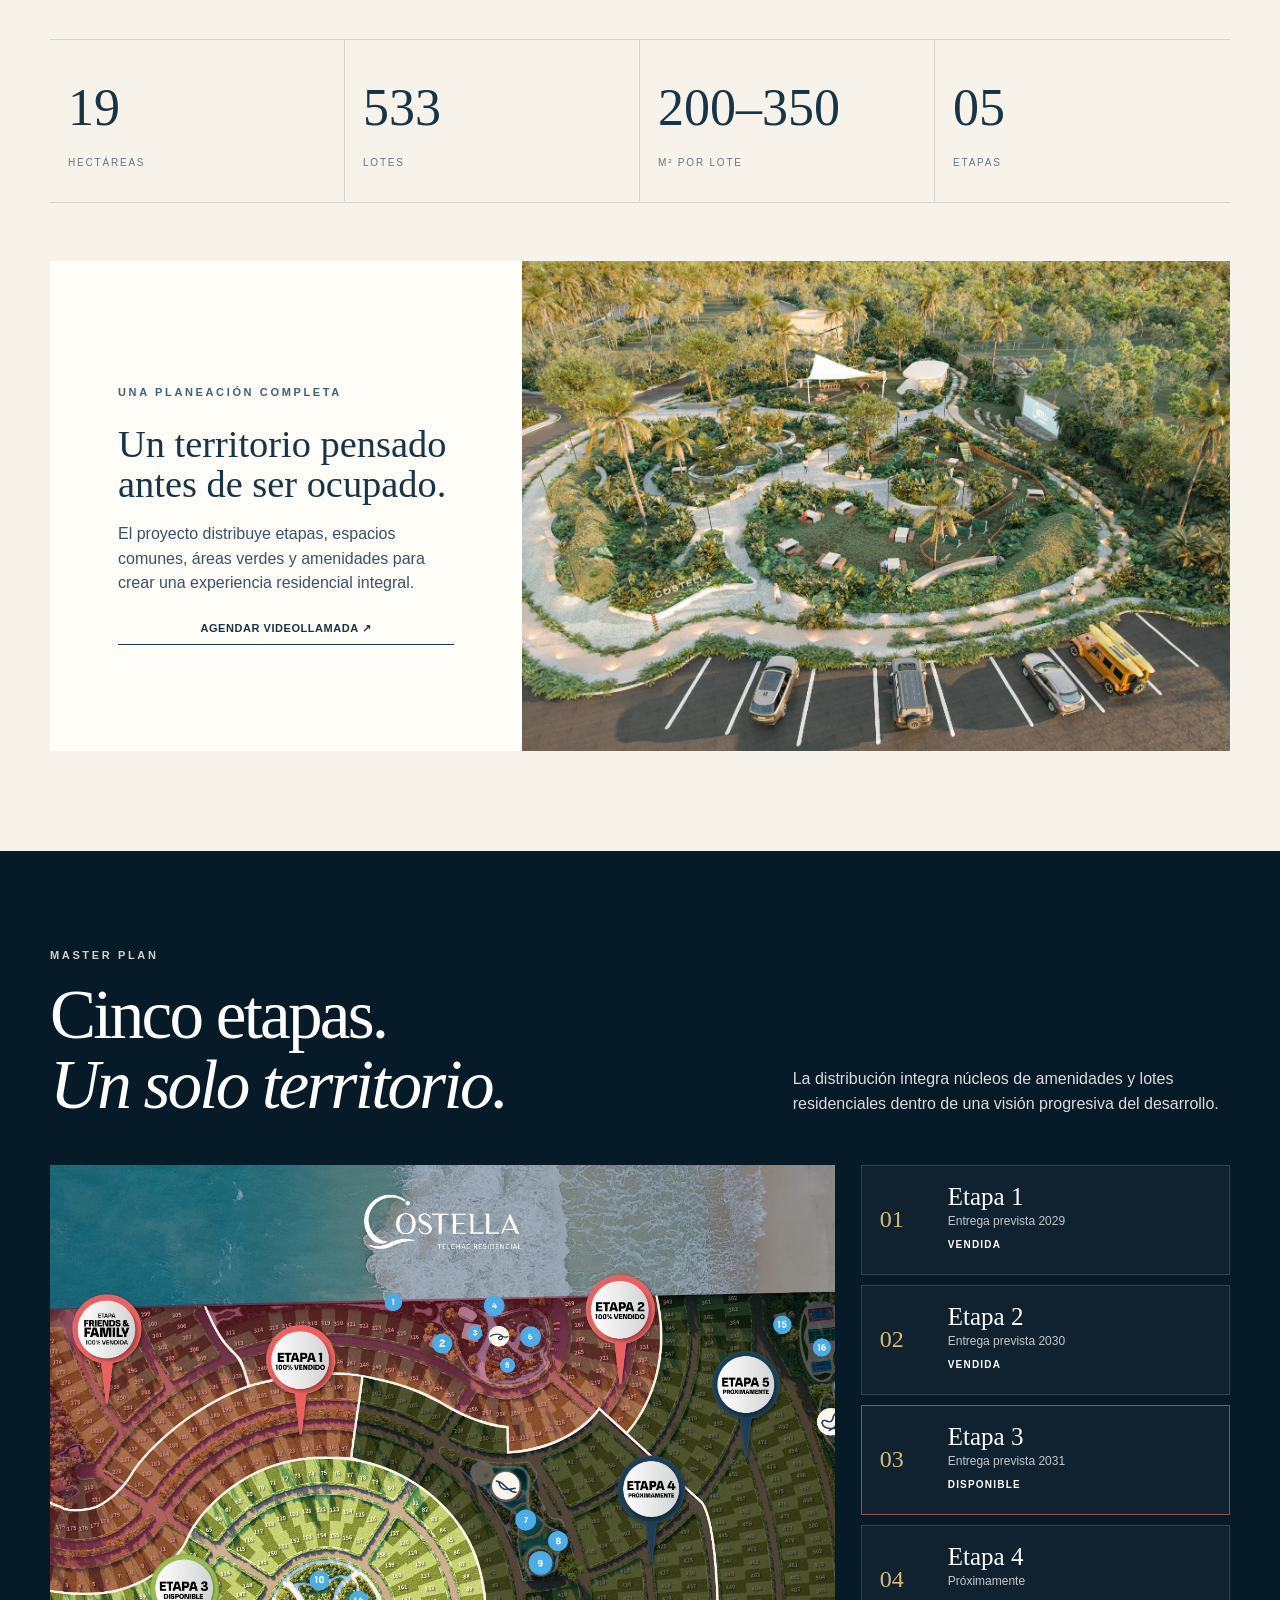
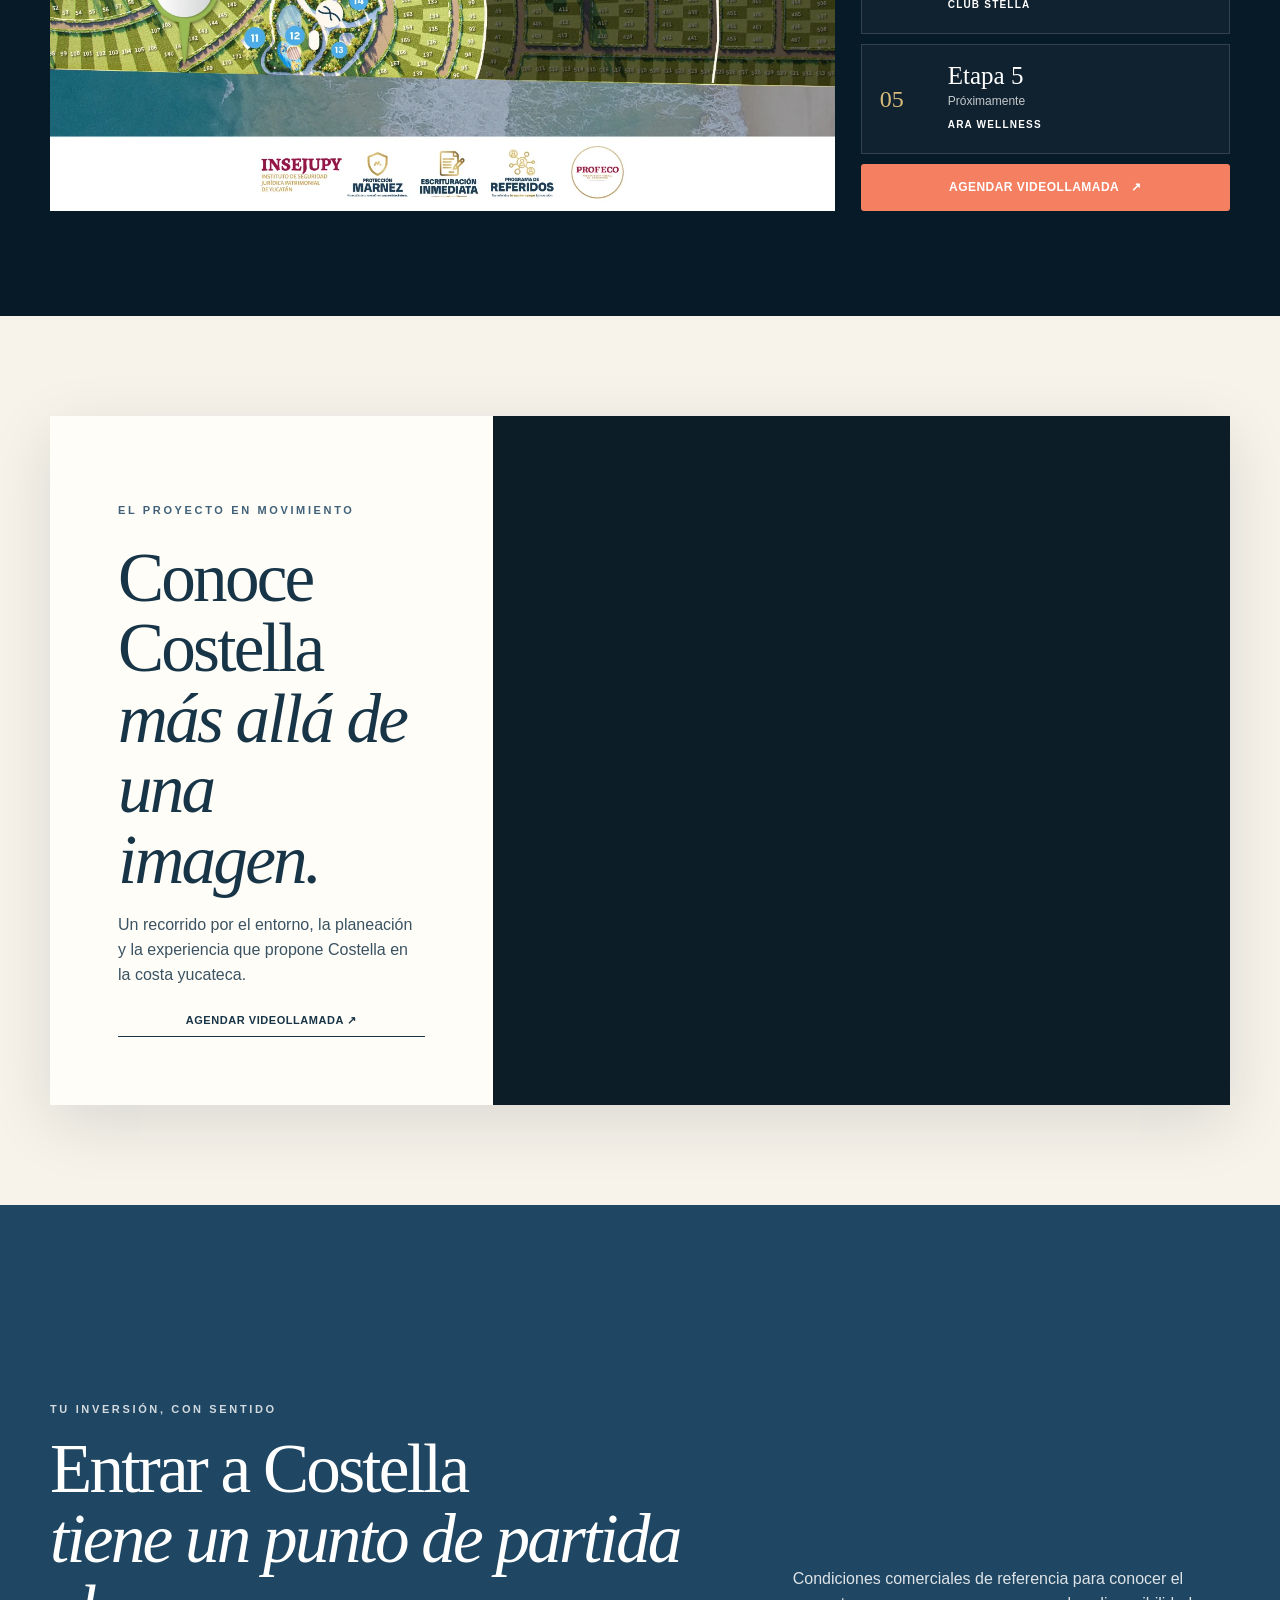
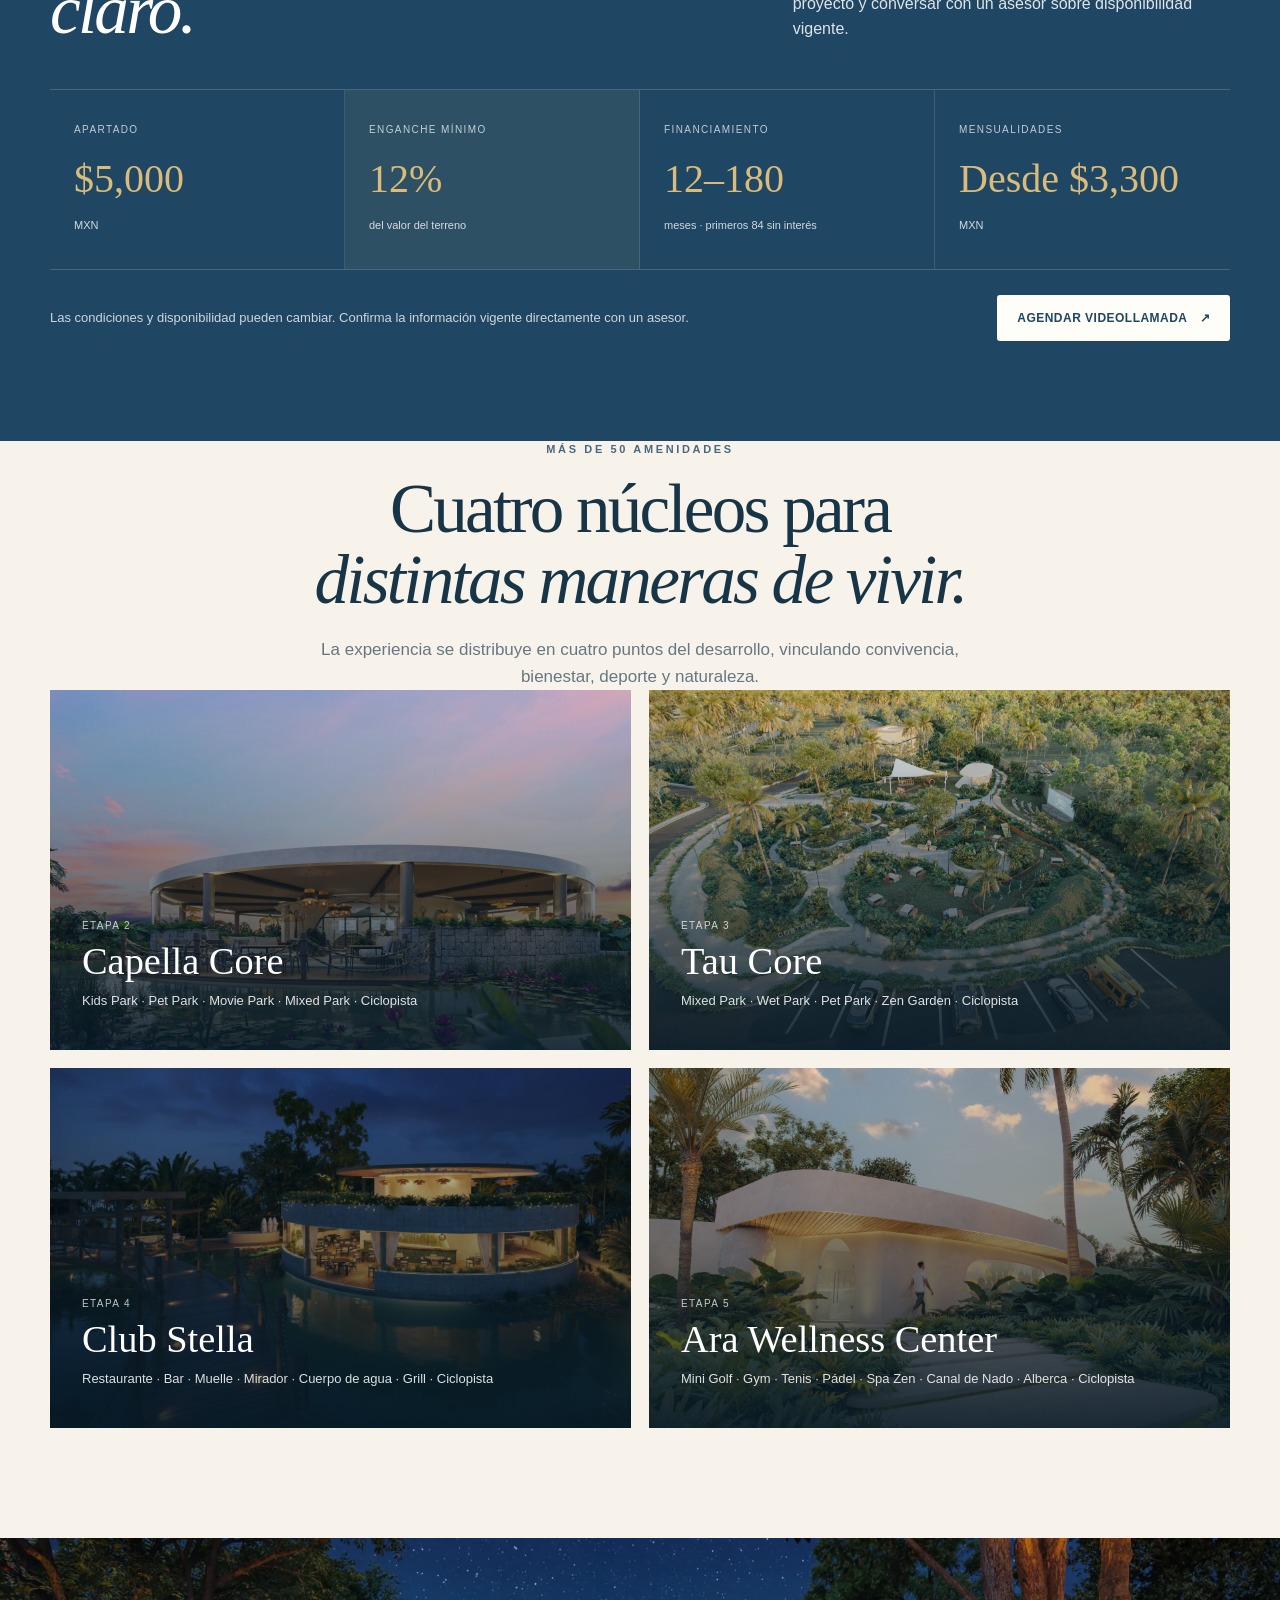
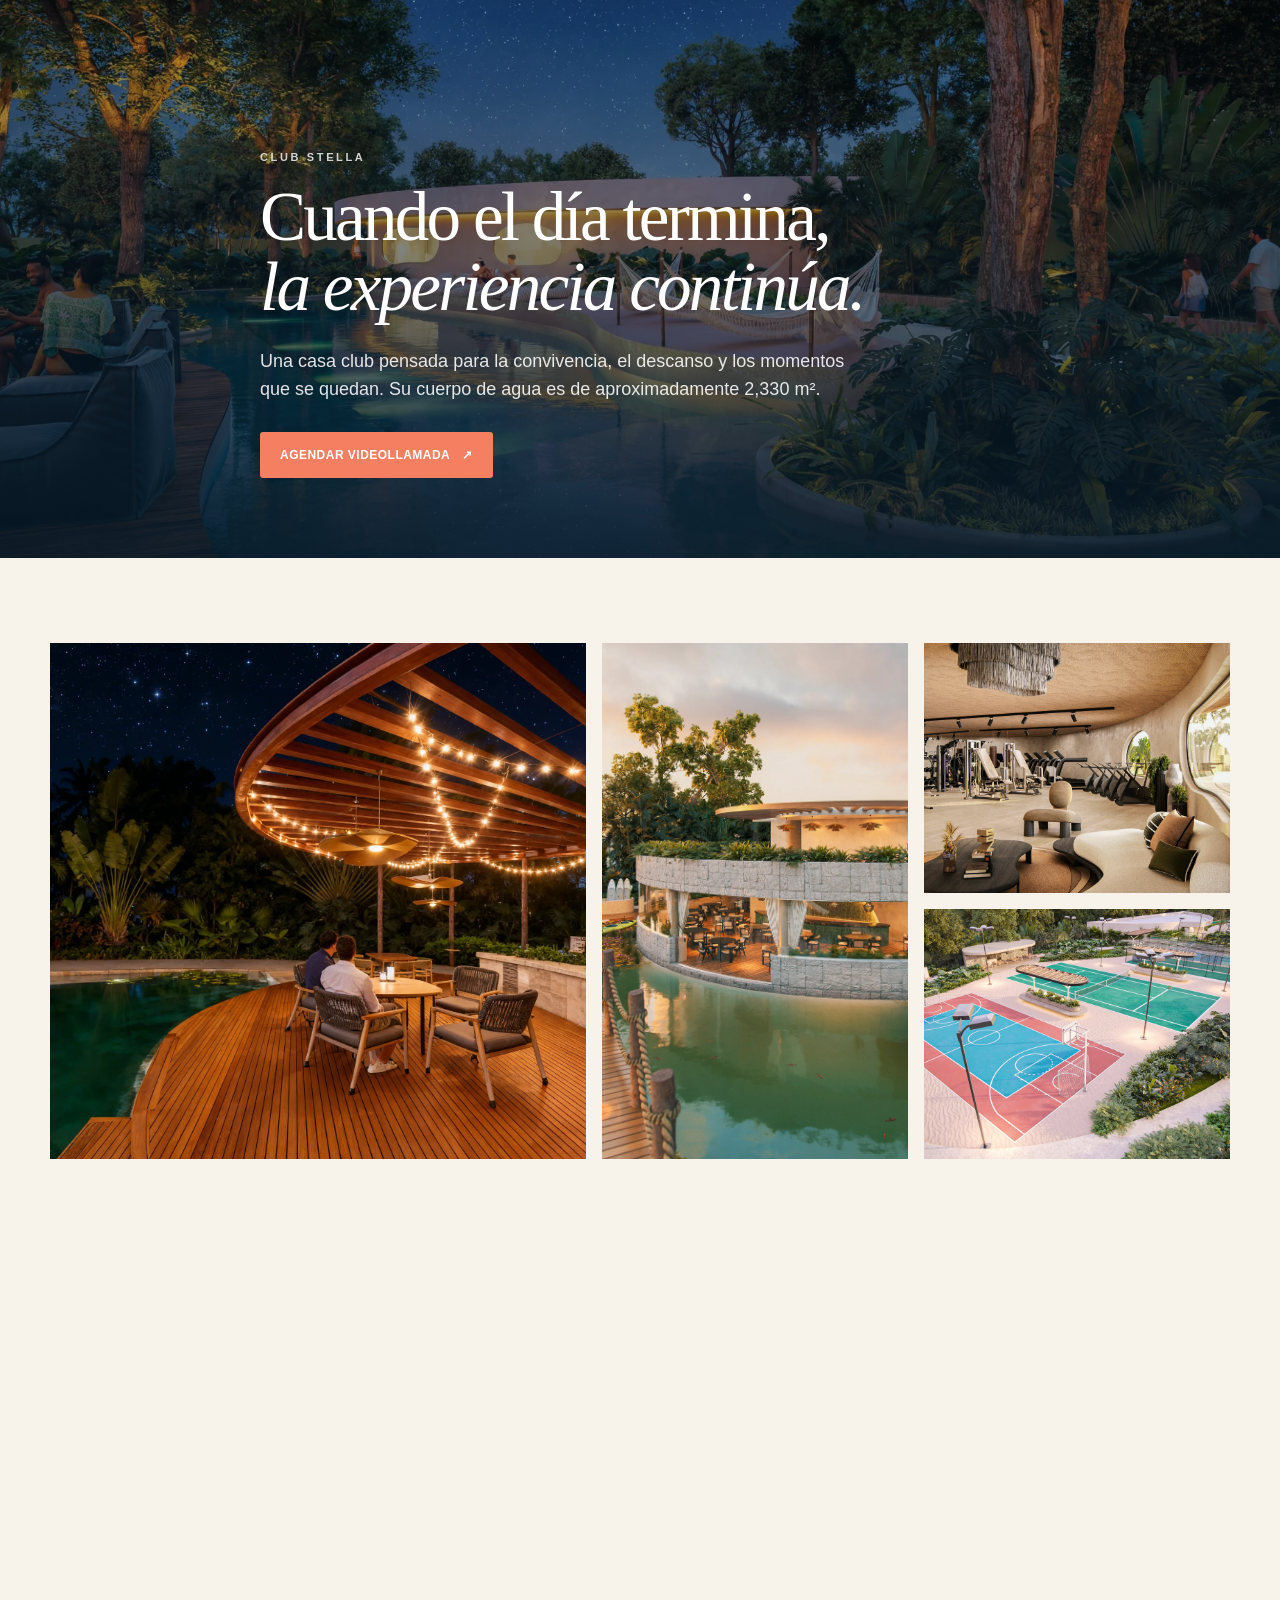
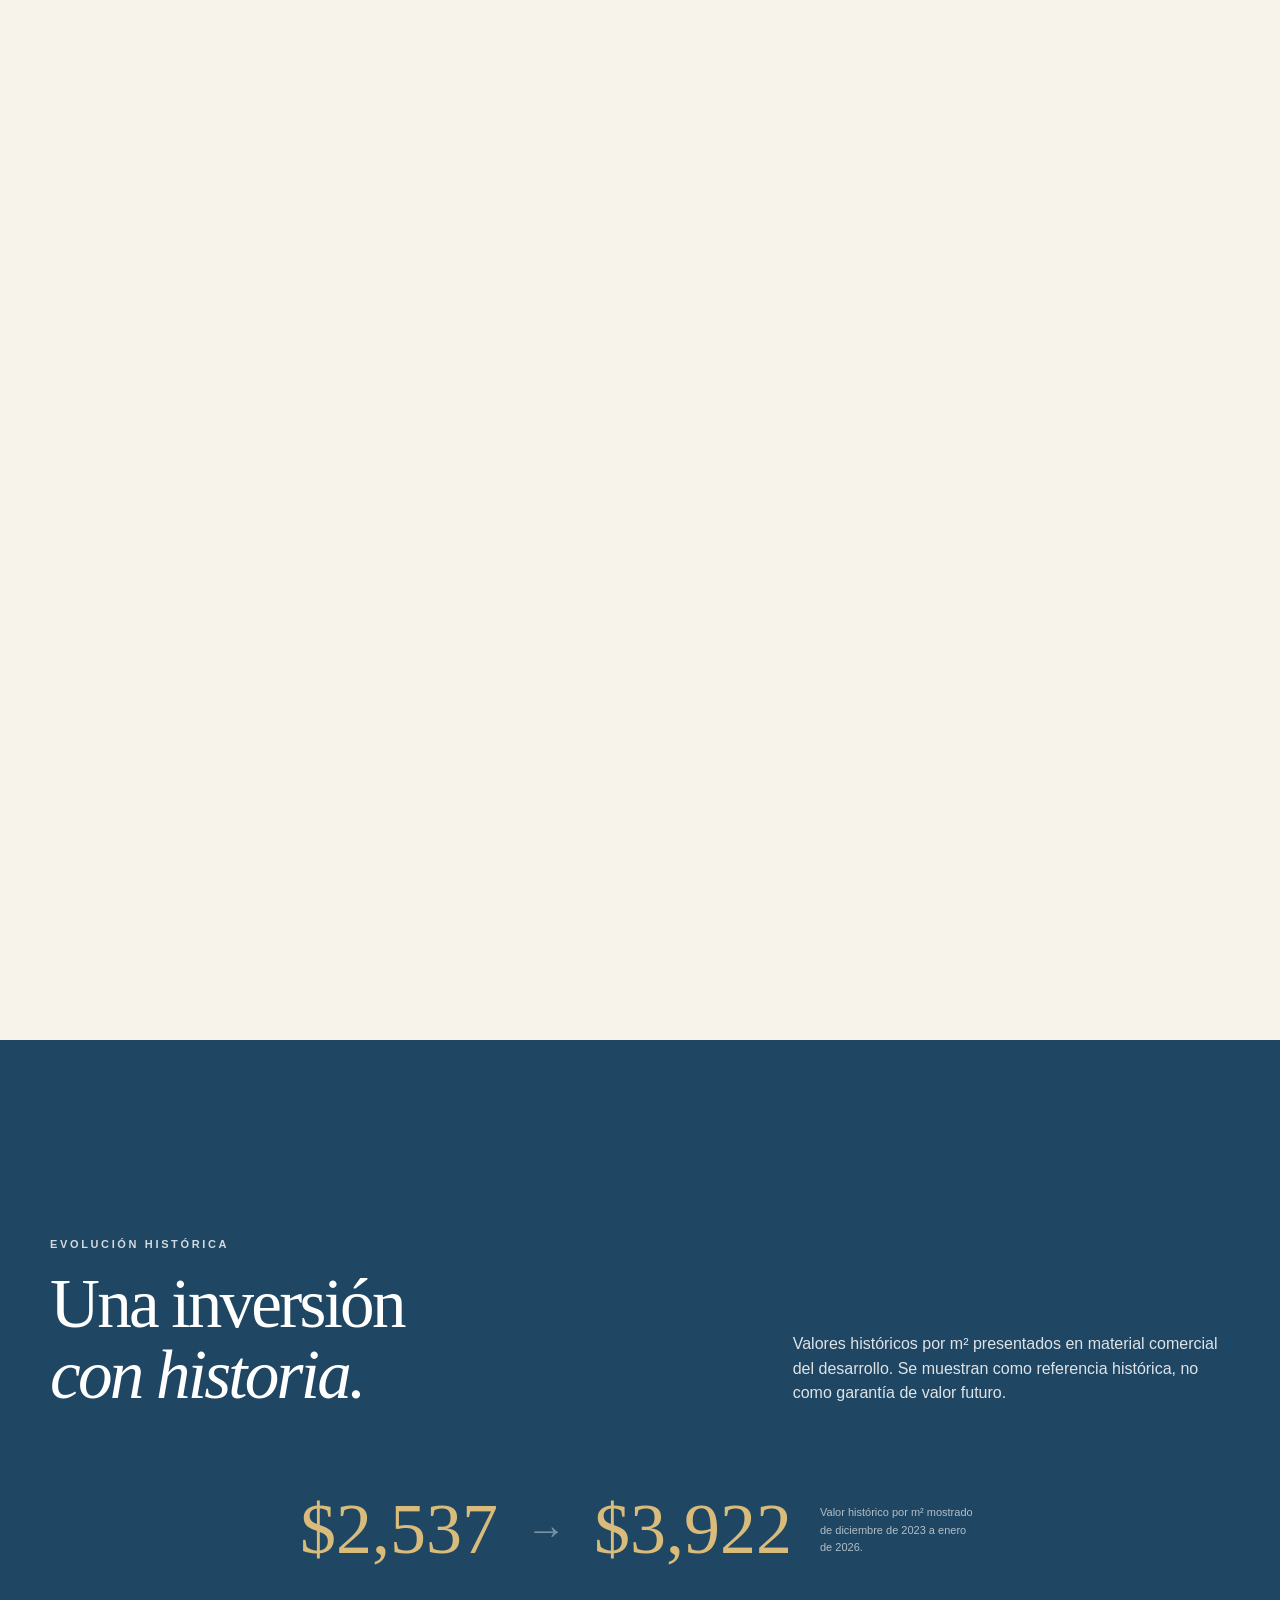
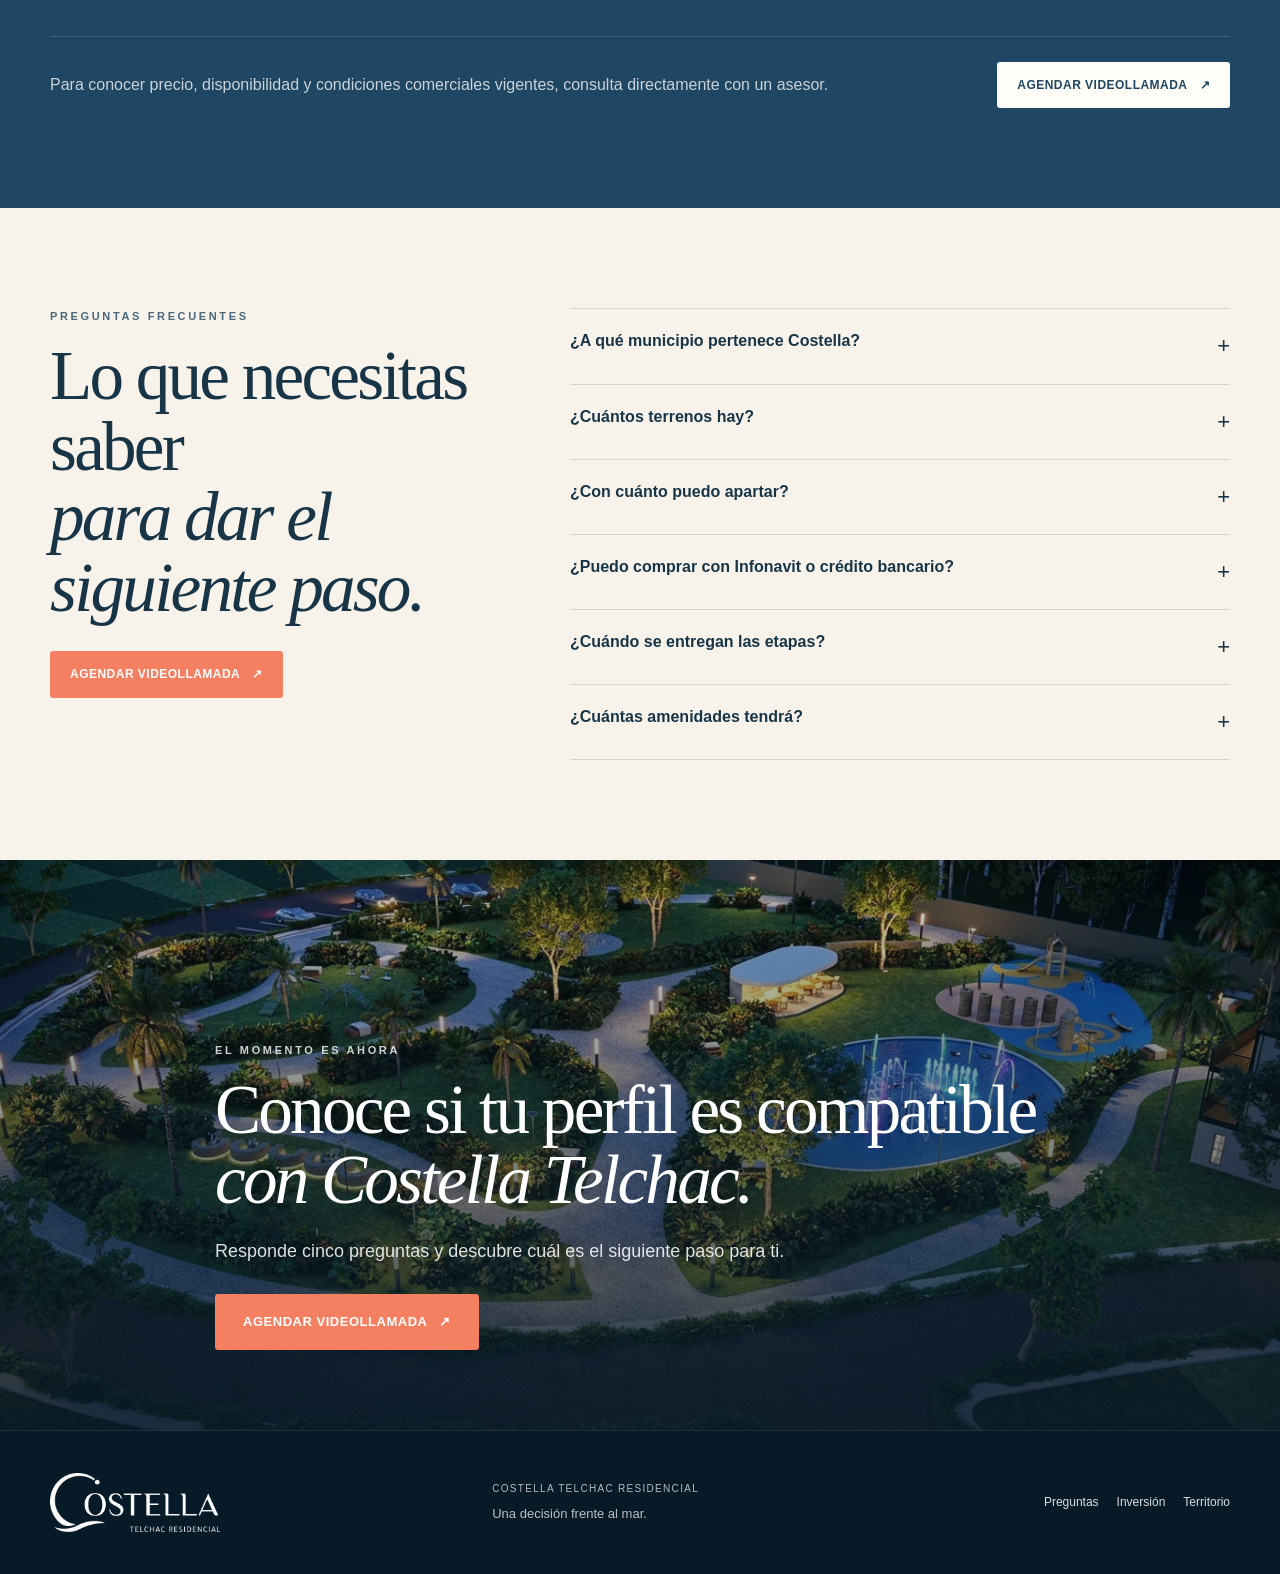
==== commit 2b4d90a7: "Costella V8" ====
--- a/index.html
+++ b/index.html
@@ -23,7 +23,7 @@
         <a href="#experiencia">Experiencia</a>
         <a href="#preguntas">Preguntas</a>
       </nav>
-      <button class="nav-cta js-qualify">Agenda tu cita <span>↗</span></button>
+      <button class="nav-cta js-qualify">Agendar videollamada <span>↗</span></button>
       <button class="menu-toggle" aria-label="Abrir menú" aria-expanded="false"><span></span><span></span></button>
     </div>
   </header>
@@ -38,7 +38,7 @@
         <p class="eyebrow">COSTELLA · TELCHAC, YUCATÁN</p>
         <h1>No todos buscan<br><em>un terreno.</em></h1>
         <p class="hero-copy">Algunos buscan el lugar donde quieren vivir, construir y tomar una decisión patrimonial con una visión más amplia.</p>
-        <button class="cta cta-primary js-qualify">Agenda tu cita <span>↗</span></button>
+        <button class="cta cta-primary js-qualify">Agendar videollamada <span>↗</span></button>
         <div class="hero-meta">
           <span>19 ha</span><span>533 lotes</span><span>200–350 m²</span><span>5 etapas</span>
         </div>
@@ -58,7 +58,7 @@
           <p class="eyebrow">LA PREGUNTA CAMBIA</p>
           <h3>¿Qué quieres que exista alrededor de lo que vas a construir?</h3>
           <p>Costella parte de esa pregunta: ubicación, amplitud, privacidad, infraestructura y espacios que acompañan el tiempo que vas a pasar aquí.</p>
-          <button class="text-link js-qualify">Agenda tu cita <span>↗</span></button>
+          <button class="text-link js-qualify">Agendar videollamada <span>↗</span></button>
         </div>
       </div>
     </section>
@@ -80,7 +80,7 @@
             <div><strong>70 km</strong><small>Mérida</small></div>
             <div><strong>78.7 km</strong><small>Aeropuerto de Mérida</small></div>
           </div>
-          <button class="cta cta-secondary js-qualify">Agenda tu cita <span>↗</span></button>
+          <button class="cta cta-secondary js-qualify">Agendar videollamada <span>↗</span></button>
         </div>
       </div>
     </section>
@@ -101,7 +101,7 @@
           <p class="eyebrow ink">UNA PLANEACIÓN COMPLETA</p>
           <h3>Un territorio pensado<br>antes de ser ocupado.</h3>
           <p>El proyecto distribuye etapas, espacios comunes, áreas verdes y amenidades para crear una experiencia residencial integral.</p>
-          <button class="text-link js-qualify">Agenda tu cita <span>↗</span></button>
+          <button class="text-link js-qualify">Agendar videollamada <span>↗</span></button>
         </div>
         <figure class="photo-frame"><img src="day-parque.webp" alt="Área verde y amenidades de Costella"></figure>
       </div>
@@ -120,7 +120,7 @@
           <article class="stage-card available"><span>03</span><div><h3>Etapa 3</h3><p>Entrega prevista 2031</p><b>Disponible</b></div></article>
           <article class="stage-card soon"><span>04</span><div><h3>Etapa 4</h3><p>Próximamente</p><b>Club Stella</b></div></article>
           <article class="stage-card soon"><span>05</span><div><h3>Etapa 5</h3><p>Próximamente</p><b>Ara Wellness</b></div></article>
-          <button class="cta cta-primary js-qualify">Agenda tu cita <span>↗</span></button>
+          <button class="cta cta-primary js-qualify">Agendar videollamada <span>↗</span></button>
         </div>
       </div>
     </section>
@@ -131,7 +131,7 @@
           <p class="eyebrow ink">EL PROYECTO EN MOVIMIENTO</p>
           <h2>Conoce Costella<br><em>más allá de una imagen.</em></h2>
           <p>Un recorrido por el entorno, la planeación y la experiencia que propone Costella en la costa yucateca.</p>
-          <button class="text-link js-qualify">Agenda tu cita <span>↗</span></button>
+          <button class="text-link js-qualify">Agendar videollamada <span>↗</span></button>
         </div>
         <div class="video-shell">
           <iframe src="https://www.youtube-nocookie.com/embed/GN3wHvDtAbM?rel=0&modestbranding=1" title="Costella Telchac Residencial" loading="lazy" allow="accelerometer; autoplay; clipboard-write; encrypted-media; gyroscope; picture-in-picture; web-share" allowfullscreen></iframe>
@@ -150,7 +150,7 @@
         <div class="money-card"><span>Financiamiento</span><strong>12–180</strong><small>meses · primeros 84 sin interés</small></div>
         <div class="money-card"><span>Mensualidades</span><strong>Desde $3,300</strong><small>MXN</small></div>
       </div>
-      <div class="wrap money-foot"><p>Las condiciones y disponibilidad pueden cambiar. Confirma la información vigente directamente con un asesor.</p><button class="cta cta-secondary js-qualify">Agenda tu cita <span>↗</span></button></div>
+      <div class="wrap money-foot"><p>Las condiciones y disponibilidad pueden cambiar. Confirma la información vigente directamente con un asesor.</p><button class="cta cta-secondary js-qualify">Agendar videollamada <span>↗</span></button></div>
     </section>
 
     <section id="experiencia" class="amenities section-cream reveal">
@@ -170,7 +170,7 @@
         <p class="eyebrow">CLUB STELLA</p>
         <h2>Cuando el día termina,<br><em>la experiencia continúa.</em></h2>
         <p>Una casa club pensada para la convivencia, el descanso y los momentos que se quedan. Su cuerpo de agua es de aproximadamente 2,330 m².</p>
-        <button class="cta cta-primary js-qualify">Agenda tu cita <span>↗</span></button>
+        <button class="cta cta-primary js-qualify">Agendar videollamada <span>↗</span></button>
       </div>
     </section>
 
@@ -185,7 +185,7 @@
 
     <section class="beach section-dark reveal">
       <div class="wrap beach-layout">
-        <div class="beach-copy"><p class="eyebrow">UN BENEFICIO ÚNICO</p><h2>Acceso a club<br><em>de playa.</em></h2><p>Vive el mar como parte de tu día a día. Como propietario, tendrás acceso al beneficio de club de playa de acuerdo con las condiciones vigentes.</p><button class="cta cta-primary js-qualify">Agenda tu cita <span>↗</span></button></div>
+        <div class="beach-copy"><p class="eyebrow">UN BENEFICIO ÚNICO</p><h2>Acceso a club<br><em>de playa.</em></h2><p>Vive el mar como parte de tu día a día. Como propietario, tendrás acceso al beneficio de club de playa de acuerdo con las condiciones vigentes.</p><button class="cta cta-primary js-qualify">Agendar videollamada <span>↗</span></button></div>
         <div class="beach-image"><img src="night-grill-night.webp" alt="Experiencia nocturna frente al mar"></div>
       </div>
     </section>
@@ -203,11 +203,11 @@
     <section class="history section-navy reveal">
       <div class="wrap section-head light"><div><p class="eyebrow">EVOLUCIÓN HISTÓRICA</p><h2>Una inversión<br><em>con historia.</em></h2></div><p class="section-copy">Valores históricos por m² presentados en material comercial del desarrollo. Se muestran como referencia histórica, no como garantía de valor futuro.</p></div>
       <div class="wrap history-line"><strong>$2,537</strong><span>→</span><strong>$3,922</strong><small>Valor histórico por m² mostrado de diciembre de 2023 a enero de 2026.</small></div>
-      <div class="wrap history-note"><p>Para conocer precio, disponibilidad y condiciones comerciales vigentes, consulta directamente con un asesor.</p><button class="cta cta-secondary js-qualify">Agenda tu cita <span>↗</span></button></div>
+      <div class="wrap history-note"><p>Para conocer precio, disponibilidad y condiciones comerciales vigentes, consulta directamente con un asesor.</p><button class="cta cta-secondary js-qualify">Agendar videollamada <span>↗</span></button></div>
     </section>
 
     <section id="preguntas" class="faq section-cream reveal">
-      <div class="wrap faq-layout"><div><p class="eyebrow ink">PREGUNTAS FRECUENTES</p><h2>Lo que necesitas saber<br><em>para dar el siguiente paso.</em></h2><button class="cta cta-primary js-qualify">Agenda tu cita <span>↗</span></button></div><div class="accordion">
+      <div class="wrap faq-layout"><div><p class="eyebrow ink">PREGUNTAS FRECUENTES</p><h2>Lo que necesitas saber<br><em>para dar el siguiente paso.</em></h2><button class="cta cta-primary js-qualify">Agendar videollamada <span>↗</span></button></div><div class="accordion">
         <details><summary>¿A qué municipio pertenece Costella?</summary><p>Al municipio de Telchac Pueblo.</p></details>
         <details><summary>¿Cuántos terrenos hay?</summary><p>533 lotes residenciales.</p></details>
         <details><summary>¿Con cuánto puedo apartar?</summary><p>$5,000 MXN, de acuerdo con la documentación comercial consultada.</p></details>
@@ -219,7 +219,7 @@
 
     <section class="final-cta section-dark reveal">
       <div class="final-bg"><img src="night-wellness-night.webp" alt="Costella de noche"></div><div class="final-overlay"></div>
-      <div class="wrap final-content"><p class="eyebrow">EL MOMENTO ES AHORA</p><h2>Conoce si tu perfil es compatible<br><em>con Costella Telchac.</em></h2><p>Responde cinco preguntas y descubre cuál es el siguiente paso para ti.</p><button class="cta cta-primary cta-large js-qualify">Agenda tu cita <span>↗</span></button></div>
+      <div class="wrap final-content"><p class="eyebrow">EL MOMENTO ES AHORA</p><h2>Conoce si tu perfil es compatible<br><em>con Costella Telchac.</em></h2><p>Responde cinco preguntas y descubre cuál es el siguiente paso para ti.</p><button class="cta cta-primary cta-large js-qualify">Agendar videollamada <span>↗</span></button></div>
     </section>
   </main>
 
@@ -238,12 +238,12 @@
         <section class="q-step" data-step="2"><span class="q-num">02</span><h3>¿Para qué buscas un terreno residencial?</h3><label><input type="radio" name="q2" value="build"><span>Construir mi casa</span></label><label><input type="radio" name="q2" value="invest"><span>Invertir y construir patrimonio</span></label><label><input type="radio" name="q2" value="resell"><span>Comprar para vender después</span></label><label><input type="radio" name="q2" value="explore"><span>Todavía estoy explorando</span></label></section>
         <section class="q-step" data-step="3"><span class="q-num">03</span><h3>¿Qué tan cómodo te resulta un proyecto con entregas progresivas?</h3><label><input type="radio" name="q3" value="2029"><span>2029 me funciona</span></label><label><input type="radio" name="q3" value="2030-plus"><span>Puedo esperar más allá de 2029</span></label><label><input type="radio" name="q3" value="before-2029"><span>Necesito antes de 2029</span></label><label><input type="radio" name="q3" value="unknown"><span>Aún no tengo claro mi horizonte</span></label></section>
         <section class="q-step" data-step="4"><span class="q-num">04</span><h3>¿Cuándo te gustaría tomar una decisión?</h3><label><input type="radio" name="q4" value="30-days"><span>En los próximos 30 días</span></label><label><input type="radio" name="q4" value="1-3-months"><span>En 1 a 3 meses</span></label><label><input type="radio" name="q4" value="3-6-months"><span>En 3 a 6 meses</span></label><label><input type="radio" name="q4" value="later"><span>Más adelante</span></label></section>
-        <section class="q-step" data-step="5"><span class="q-num">05</span><h3>¿Qué te gustaría hacer después de conocer Costella?</h3><label><input type="radio" name="q5" value="call"><span>Agendar una videollamada</span></label><label><input type="radio" name="q5" value="conditions"><span>Revisar condiciones comerciales y disponibilidad</span></label><label><input type="radio" name="q5" value="info"><span>Revisar la información antes</span></label><label><input type="radio" name="q5" value="explore"><span>Explorar otros proyectos</span></label></section>
+        <section class="q-step" data-step="5"><span class="q-num">05</span><h3>¿Qué te gustaría hacer después de conocer Costella?</h3><label><input type="radio" name="q5" value="call"><span>Agenda una videollamada</span></label><label><input type="radio" name="q5" value="conditions"><span>Revisar condiciones comerciales y disponibilidad</span></label><label><input type="radio" name="q5" value="info"><span>Revisar la información antes</span></label><label><input type="radio" name="q5" value="explore"><span>Explorar otros proyectos</span></label></section>
         <div class="form-actions"><button type="button" class="back-btn" id="backBtn">← Atrás</button><button type="button" class="cta cta-primary" id="nextBtn">Continuar <span>→</span></button></div>
         <p class="form-status" id="formStatus"></p>
       </form>
       <section class="result-panel" id="resultPanel" hidden>
-        <p class="eyebrow ink">RESULTADO</p><h3 id="resultTitle"></h3><div id="resultBody"></div><div class="result-actions"><a class="cta cta-primary" id="bookingBtn" href="https://calendly.com/somosamco/30min" target="_blank" rel="noopener" hidden>Agenda tu cita <span>↗</span></a></div><div class="alt-form" id="altForm" hidden><h4>Cuéntanos qué estás buscando</h4><form id="alternativeForm"><input type="text" name="name" placeholder="Nombre" required><input type="tel" name="whatsapp" placeholder="WhatsApp" required><input type="email" name="email" placeholder="Correo" required><select name="budget" required><option value="">¿Cuánto te gustaría invertir?</option><option>$50,000–$99,999</option><option>$100,000–$199,999</option><option>$200,000–$399,999</option><option>$400,000 o más</option><option>Todavía no lo sé</option></select><textarea name="interest" rows="3" placeholder="¿Qué estás buscando en un proyecto?" required></textarea><button class="cta cta-primary" type="submit">Enviar mis datos <span>↗</span></button><p id="altStatus"></p></form></div></section>
+        <p class="eyebrow ink">RESULTADO</p><h3 id="resultTitle"></h3><div id="resultBody"></div><div class="result-actions"><a class="cta cta-primary" id="bookingBtn" href="https://calendly.com/somosamco/30min" target="_blank" rel="noopener">Agendar videollamada <span>↗</span></a></div><div class="alt-form" id="altForm" hidden><h4>Cuéntanos qué estás buscando</h4><form id="alternativeForm"><input type="text" name="name" placeholder="Nombre" required><input type="tel" name="whatsapp" placeholder="WhatsApp" required><input type="email" name="email" placeholder="Correo" required><select name="budget" required><option value="">¿Cuánto te gustaría invertir?</option><option>$50,000–$99,999</option><option>$100,000–$199,999</option><option>$200,000–$399,999</option><option>$400,000 o más</option><option>Todavía no lo sé</option></select><textarea name="interest" rows="3" placeholder="¿Qué estás buscando en un proyecto?" required></textarea><button class="cta cta-primary" type="submit">Quiero conocer otro proyecto <span>↗</span></button><p id="altStatus"></p></form></div></section>
     </div>
   </div>
 
--- a/style.css
+++ b/style.css
@@ -65,7 +65,7 @@
 .final-cta{position:relative;min-height:570px;display:flex;align-items:flex-end;overflow:hidden}.final-bg,.final-overlay{position:absolute;inset:0}.final-bg img{height:100%;object-fit:cover}.final-overlay{background:linear-gradient(180deg,rgba(7,26,39,.18),rgba(7,26,39,.86))}.final-content{position:relative;z-index:2;padding:80px 0;max-width:850px}.final-content p:not(.eyebrow){font-size:18px;opacity:.86;max-width:620px;margin:22px 0 28px}
 .footer{padding:42px 0;border-top:1px solid rgba(255,255,255,.1)}.footer-grid{display:grid;grid-template-columns:1fr 1fr .7fr;align-items:center;gap:20px}.footer-logo{width:170px}.footer-grid span,.footer-grid small{display:block}.footer-grid span{font-size:10px;letter-spacing:.13em;opacity:.7}.footer-grid small{font-size:13px;margin-top:8px;opacity:.72}.footer-grid>div:last-child{display:flex;gap:18px;justify-content:flex-end;font-size:12px;opacity:.85}
 .reveal{opacity:0;transform:translateY(28px);transition:opacity .8s ease,transform .8s ease}.reveal.is-visible{opacity:1;transform:none}
-.modal{position:fixed;inset:0;z-index:100;display:none}.modal.open{display:block}.modal-backdrop{position:absolute;inset:0;background:rgba(4,15,22,.74);backdrop-filter:blur(10px)}.modal-card{position:absolute;top:50%;left:50%;transform:translate(-50%,-50%);width:min(760px,calc(100% - 28px));max-height:min(92vh,820px);overflow:auto;background:var(--paper);color:var(--ink);box-shadow:0 30px 80px rgba(0,0,0,.32);border-radius:8px}.modal-close{position:absolute;right:18px;top:16px;background:none;font-size:30px;color:var(--navy);z-index:3}.modal-top{padding:42px 44px 26px;border-bottom:1px solid var(--line)}.modal-top h2{font-size:44px}.modal-top>div:first-child p:last-child{margin:14px 0 0;color:var(--muted)}.progress-wrap{margin-top:28px}.progress-bar{height:8px;background:#e5e0d6;border-radius:999px;overflow:hidden}.progress-bar span{display:block;height:100%;width:0;background:var(--coral);transition:width .35s ease}.progress-meta{display:flex;justify-content:space-between;margin-top:8px;font-size:11px;text-transform:uppercase;letter-spacing:.08em;color:#74838d}.q-step{display:none;padding:36px 44px}.q-step.active{display:block}.q-num{display:inline-block;color:var(--coral);font-size:11px;letter-spacing:.16em;font-weight:800;margin-bottom:10px}.q-step h3{font-size:34px}.q-step p{color:var(--muted);max-width:620px}.q-step label{display:flex;align-items:center;gap:13px;border:1px solid #ddd8cf;padding:15px 16px;margin-top:10px;border-radius:4px;cursor:pointer;background:#fff;transition:.2s}.q-step label:hover{border-color:#c8a86e;transform:translateY(-1px)}.q-step input{accent-color:var(--coral);width:18px;height:18px}.form-actions{display:flex;justify-content:space-between;align-items:center;gap:20px;padding:0 44px 34px}.back-btn{background:none;color:var(--navy);font-size:12px;text-transform:uppercase;letter-spacing:.08em;font-weight:800}.form-status{padding:0 44px 24px;color:#b84f38;min-height:24px}.result-panel{padding:42px 44px 50px}.result-panel[hidden]{display:none}.result-panel h3{font-size:44px;max-width:620px}.result-panel>div{margin:18px 0}.urgency{background:#fff0eb;padding:12px 14px;border-left:3px solid var(--coral);font-size:13px}.result-actions{display:flex;gap:12px;flex-wrap:wrap}#bookingBtn[hidden]{display:none!important}.alt-form[hidden]{display:none}.alt-form{margin-top:34px;padding-top:28px;border-top:1px solid var(--line)}.alt-form form{display:grid;gap:10px}.alt-form input,.alt-form select,.alt-form textarea{width:100%;border:1px solid #dcd6ca;padding:13px 14px;background:#fff;border-radius:4px;color:var(--ink)}.alt-form button{width:max-content}.alt-form p{min-height:20px;color:#4c6d57;font-size:12px}
+.modal{position:fixed;inset:0;z-index:100;display:none}.modal.open{display:block}.modal-backdrop{position:absolute;inset:0;background:rgba(4,15,22,.74);backdrop-filter:blur(10px)}.modal-card{position:absolute;top:50%;left:50%;transform:translate(-50%,-50%);width:min(760px,calc(100% - 28px));max-height:min(92vh,820px);overflow:auto;background:var(--paper);color:var(--ink);box-shadow:0 30px 80px rgba(0,0,0,.32);border-radius:8px}.modal-close{position:absolute;right:18px;top:16px;background:none;font-size:30px;color:var(--navy);z-index:3}.modal-top{padding:42px 44px 26px;border-bottom:1px solid var(--line)}.modal-top h2{font-size:44px}.modal-top>div:first-child p:last-child{margin:14px 0 0;color:var(--muted)}.progress-wrap{margin-top:28px}.progress-bar{height:8px;background:#e5e0d6;border-radius:999px;overflow:hidden}.progress-bar span{display:block;height:100%;width:0;background:var(--coral);transition:width .35s ease}.progress-meta{display:flex;justify-content:space-between;margin-top:8px;font-size:11px;text-transform:uppercase;letter-spacing:.08em;color:#74838d}.q-step{display:none;padding:36px 44px}.q-step.active{display:block}.q-num{display:inline-block;color:var(--coral);font-size:11px;letter-spacing:.16em;font-weight:800;margin-bottom:10px}.q-step h3{font-size:34px}.q-step p{color:var(--muted);max-width:620px}.q-step label{display:flex;align-items:center;gap:13px;border:1px solid #ddd8cf;padding:15px 16px;margin-top:10px;border-radius:4px;cursor:pointer;background:#fff;transition:.2s}.q-step label:hover{border-color:#c8a86e;transform:translateY(-1px)}.q-step input{accent-color:var(--coral);width:18px;height:18px}.form-actions{display:flex;justify-content:space-between;align-items:center;gap:20px;padding:0 44px 34px}.back-btn{background:none;color:var(--navy);font-size:12px;text-transform:uppercase;letter-spacing:.08em;font-weight:800}.form-status{padding:0 44px 24px;color:#b84f38;min-height:24px}.result-panel{padding:42px 44px 50px}.result-panel[hidden]{display:none}.result-panel h3{font-size:44px;max-width:620px}.result-panel>div{margin:18px 0}.urgency{background:#fff0eb;padding:12px 14px;border-left:3px solid var(--coral);font-size:13px}.result-actions{display:flex;gap:12px;flex-wrap:wrap}.alt-form[hidden]{display:none}.alt-form{margin-top:34px;padding-top:28px;border-top:1px solid var(--line)}.alt-form form{display:grid;gap:10px}.alt-form input,.alt-form select,.alt-form textarea{width:100%;border:1px solid #dcd6ca;padding:13px 14px;background:#fff;border-radius:4px;color:var(--ink)}.alt-form button{width:max-content}.alt-form p{min-height:20px;color:#4c6d57;font-size:12px}
 @media (max-width:1050px){.nav-links{display:none}.menu-toggle{display:block;margin-left:auto}.nav-cta{display:none}.intro-split,.plan-card,.image-text-grid,.master-layout,.video-layout,.beach-layout,.faq-layout{grid-template-columns:1fr}.master-image,.video-shell{min-height:460px}.money-grid{grid-template-columns:1fr 1fr}.amenity-grid{grid-template-columns:1fr}.certainty-grid{grid-template-columns:1fr 1fr}.collage-grid{grid-template-columns:1fr 1fr;grid-template-rows:300px 300px}.collage-grid .wide,.collage-grid .tall{grid-row:auto}.hero-content{padding-bottom:70px}}
 @media (max-width:700px){body{font-size:15px}.wrap{width:min(var(--max),calc(100% - 30px))}.nav-row{height:72px}.brand img{width:132px}.hero{min-height:80vh}.hero-content{padding:82px 0 55px}.hero-content .hero-copy{font-size:16px}.hero-meta{display:grid;grid-template-columns:1fr 1fr}.hero-meta span{border-bottom:1px solid rgba(255,255,255,.12)}.section-head{grid-template-columns:1fr;gap:24px;padding:72px 0 34px}.manifesto{padding-top:78px}.photo-large,.image-text-grid .photo-frame{min-height:320px}.copy-panel{padding:34px}.distance-grid strong{font-size:24px}.money-grid{grid-template-columns:1fr 1fr}.money-card{padding:22px 15px}.money-card strong{font-size:30px}.money-foot,.history-note{flex-direction:column;align-items:flex-start}.collage-grid{grid-template-columns:1fr;grid-template-rows:280px 240px 240px 240px}.collage-grid .wide,.collage-grid .tall{grid-row:auto}.certainty-grid{grid-template-columns:1fr}.certainty-grid article{border-right:0;border-bottom:1px solid var(--line)}.certainty-grid article:last-child{border-bottom:0}.history-line{justify-content:flex-start;flex-wrap:wrap}.history-line strong{font-size:54px}.footer-grid{grid-template-columns:1fr}.footer-grid>div:last-child{justify-content:flex-start}.modal-top,.q-step,.result-panel{padding-left:22px;padding-right:22px}.form-actions{padding-left:22px;padding-right:22px}.form-status{padding-left:22px;padding-right:22px}.modal-top h2,.result-panel h3{font-size:34px}.q-step h3{font-size:28px}}
 
